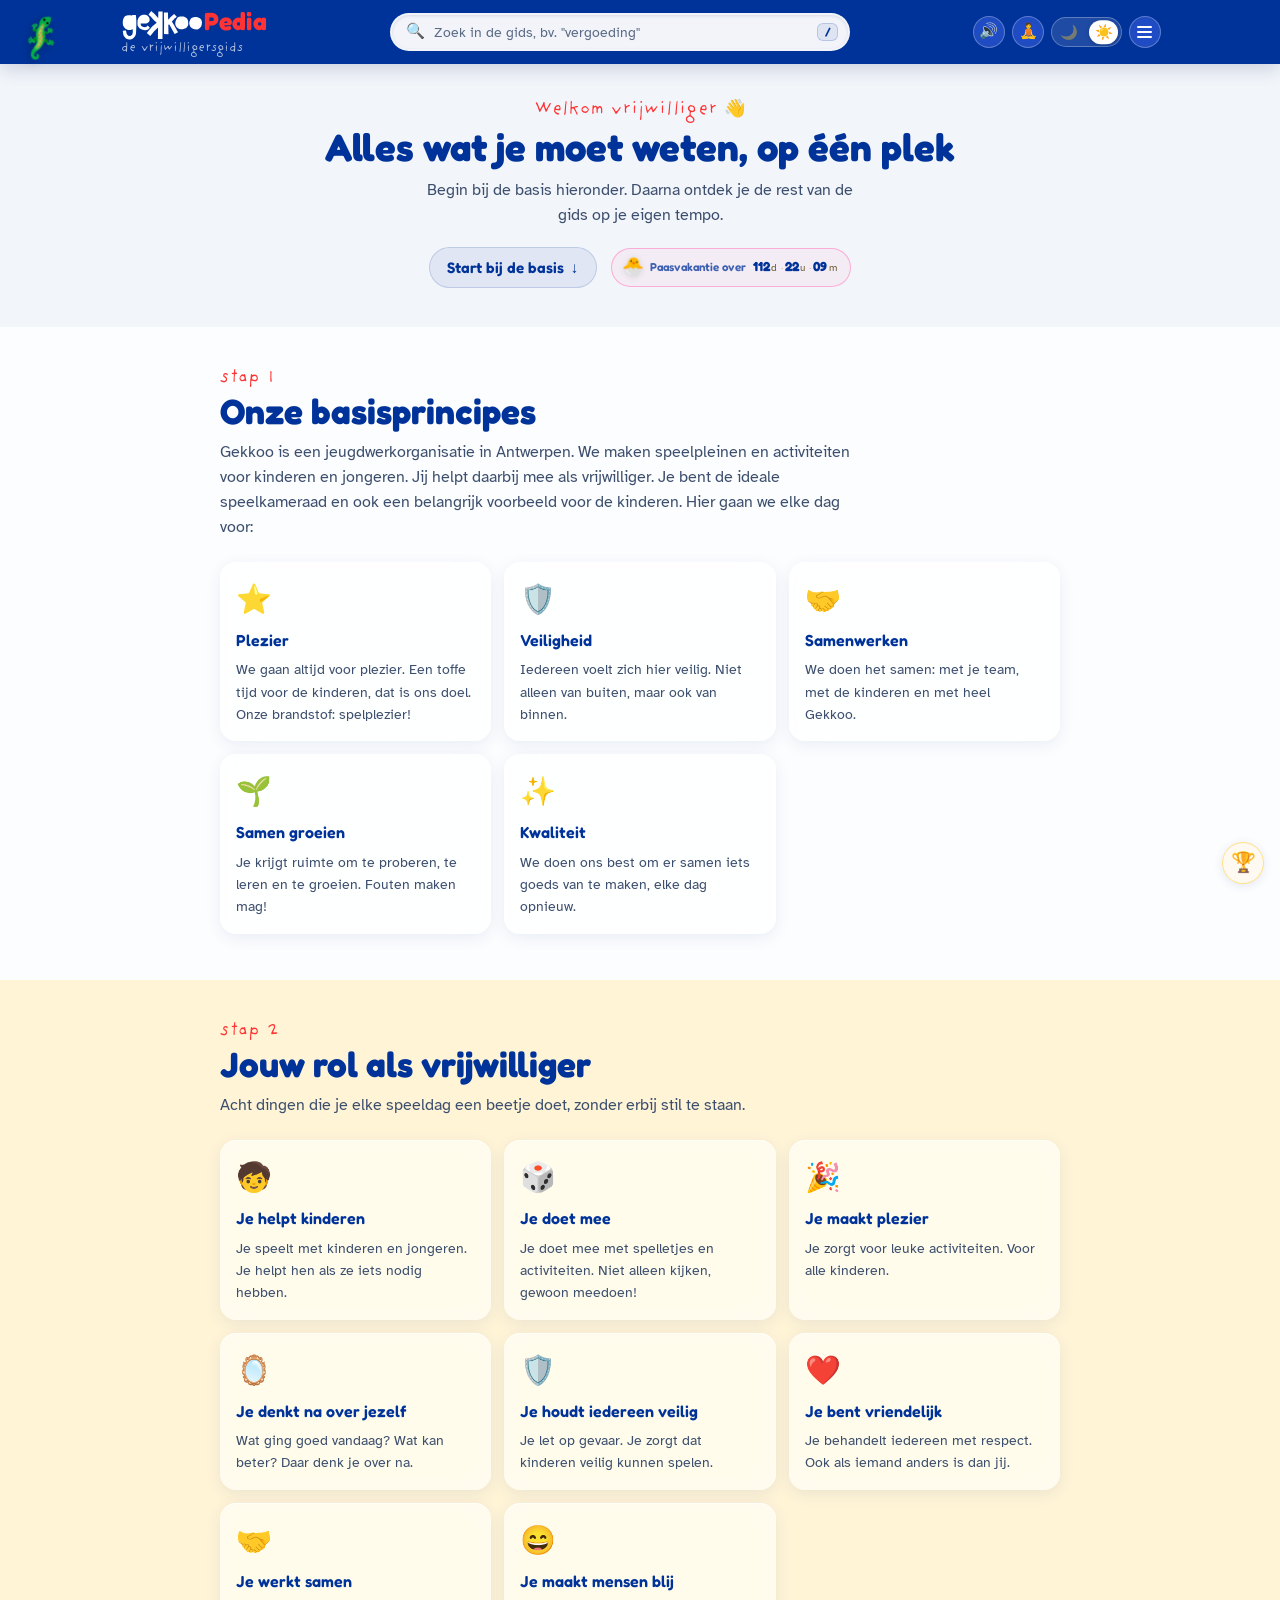
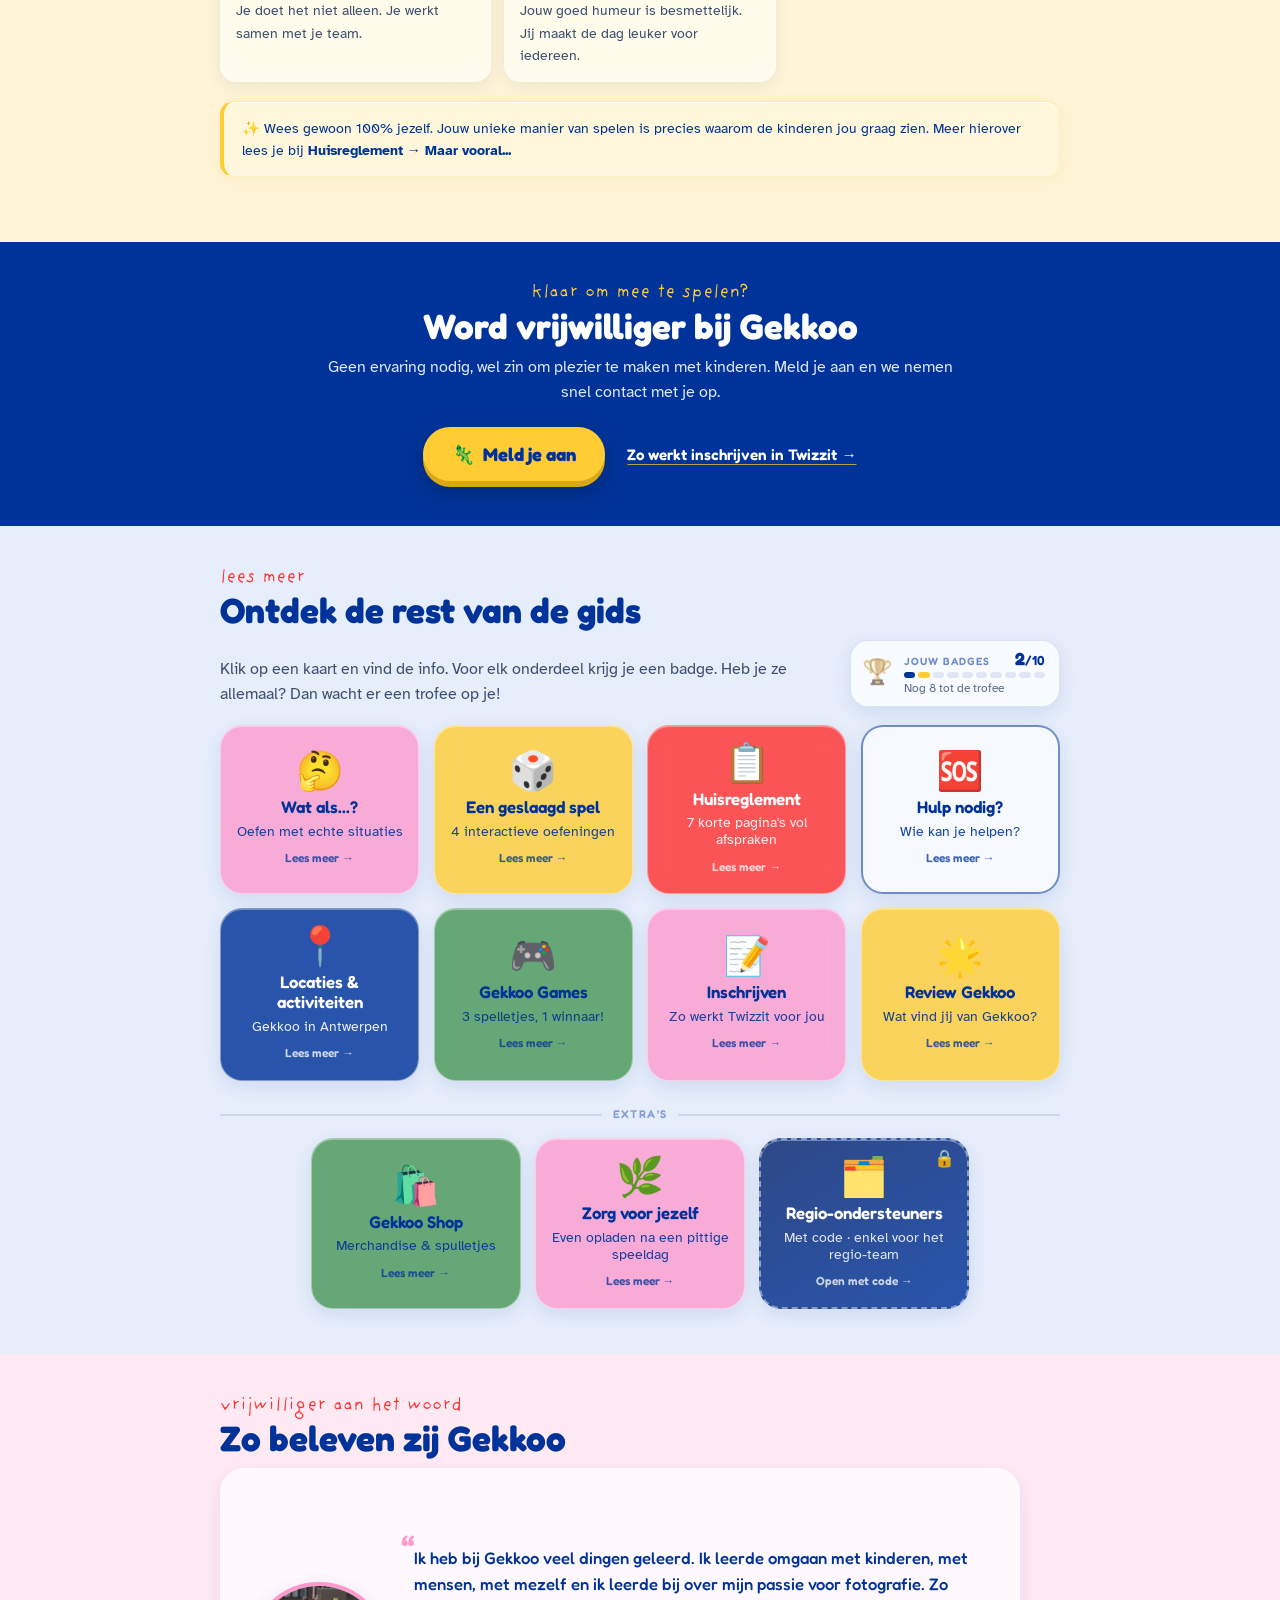
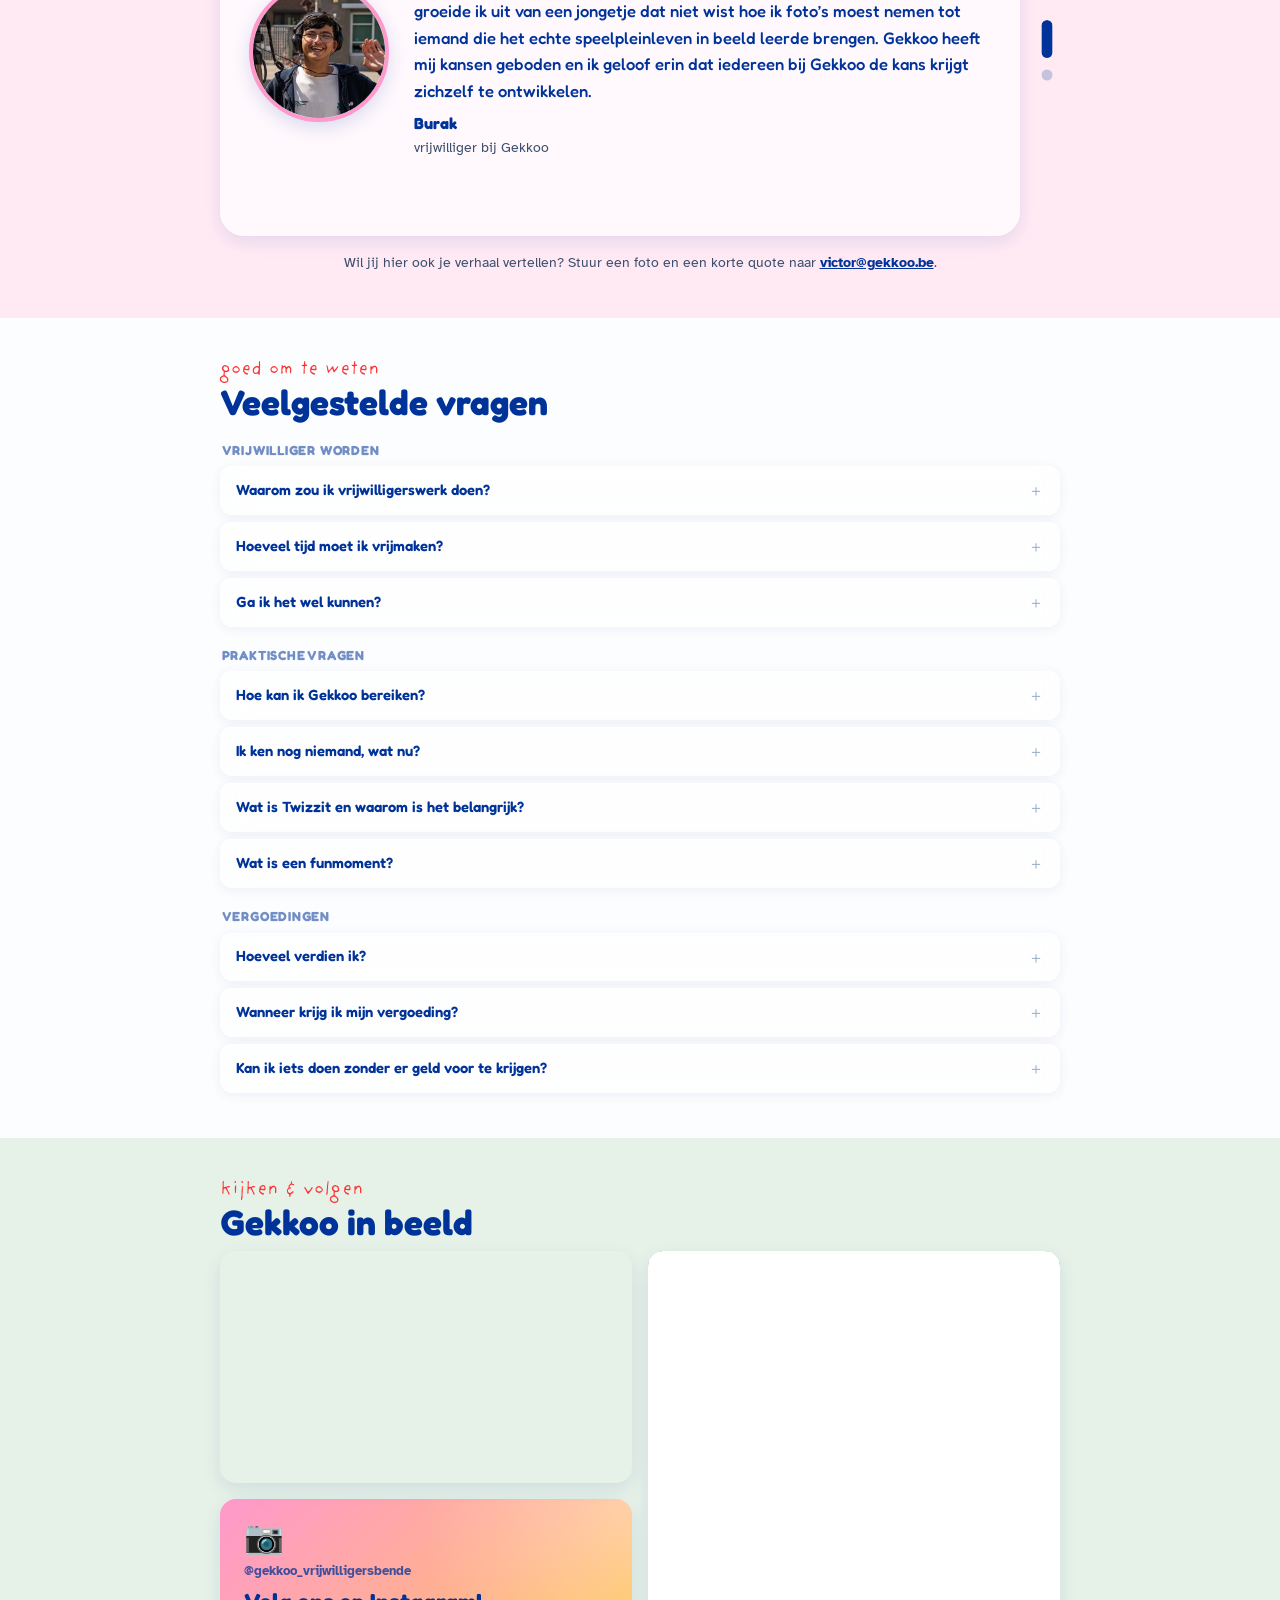
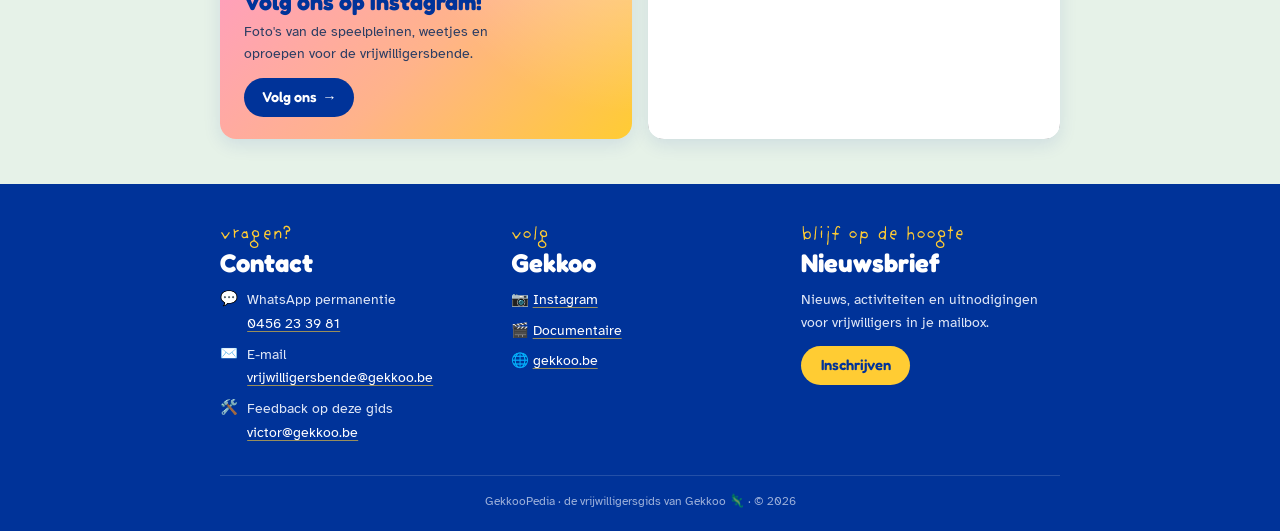
==== index.html @ 96b24811 "Vrijwilliger aan het woord als carrousel (Burak en Bas) met bolletjes en tijdsbalk aan de zijkant (v" ====
<!DOCTYPE html>
<html lang="nl">
<head>
<meta charset="UTF-8">
<meta name="viewport" content="width=device-width, initial-scale=1.0">
<title>GekkooPedia</title>
<meta name="description" content="De vrijwilligersgids van Gekkoo: alles wat je als vrijwilliger moet weten, met oefensituaties, het huisreglement en wie je kan helpen.">
<meta property="og:type" content="website">
<meta property="og:site_name" content="GekkooPedia">
<meta property="og:title" content="GekkooPedia 🦎">
<meta property="og:description" content="Alles wat je moet weten als vrijwilliger bij Gekkoo: je rol, het huisreglement, oefensituaties, wie je kan helpen en nog veel meer.">
<meta property="og:locale" content="nl_BE">
<meta property="og:url" content="https://gekkoo.victorvansande.workers.dev/">
<meta property="og:image" content="https://gekkoo.victorvansande.workers.dev/og-image.jpg">
<meta property="og:image:width" content="1200">
<meta property="og:image:height" content="630">
<meta property="og:image:alt" content="GekkooPedia, de vrijwilligersgids van Gekkoo">
<meta name="twitter:card" content="summary_large_image">
<meta name="twitter:title" content="GekkooPedia 🦎">
<meta name="twitter:description" content="Alles wat je moet weten als vrijwilliger bij Gekkoo: je rol, het huisreglement, oefensituaties, wie je kan helpen en nog veel meer.">
<meta name="twitter:image" content="https://gekkoo.victorvansande.workers.dev/og-image.jpg">
<meta name="theme-color" content="#003399" media="(prefers-color-scheme: light)">
<meta name="theme-color" content="#0d1629" media="(prefers-color-scheme: dark)">
<link rel="canonical" href="https://gekkoo.victorvansande.workers.dev/">
<link rel="icon" href="favicon.svg">
<link rel="apple-touch-icon" href="favicon.svg">
<link rel="manifest" href="manifest.json">
<link rel="preconnect" href="https://fonts.googleapis.com">
<link rel="preconnect" href="https://fonts.gstatic.com" crossorigin>
<link href="https://fonts.googleapis.com/css2?family=Atkinson+Hyperlegible:wght@400;700&family=Fredoka:wght@500;600;700&display=swap" rel="stylesheet">
<link rel="stylesheet" href="style.css">
</head>
<body>

<!-- Decorative shape sprite (defined once, reused via <use>) -->
<svg aria-hidden="true" style="position:absolute;width:0;height:0;overflow:hidden">
  <defs>
    <symbol id="shape-star" viewBox="0 0 1920 1080">
      <path fill="currentColor" d="m1400.63,813.41s-7.69-12.63-11.69-19.57c-38.81-67.75-150.51-260.73-150.51-260.73,0,0-32.84-48.96-34.36-51.69-11-14.35-19.32-29.95-30.91-44,24.67-25.1,31.19-32.57,31.19-32.57l43.59-46.53c16.21-16.78,33.61-33.33,51.85-47.71.76-.77,16.11-16.26,16.11-16.26,0,0,25.58-21.73,35.71-32.59l-95.36-101.34c-8.04,7.86-35.74,32.58-35.74,32.58,0,0-15.54,15.67-17.46,17.54l-42.38,38.29s-48.11,53.49-86.05,94.68c-1.41-103.1-2.65-203.22-2.82-296.91l-151.52.28v6.13s-1.84,156.3-1.69,234.42c-1.54,0-15.15-14.61-15.15-14.61-51.38-57.73-73.6-85.53-129.03-139.27l-33.62-33.81s-33.8-33.1-55.44-51.21c-1.38-1.54-19.31-17.05-19.31-17.66l-97.19,131.43c2.08,1.4,3.87,2.98,5.42,4.9,0,0,49.58,45.72,71.54,66.95,0,0,139.33,155.46,218.97,220.68-55.31,49.22-122.32,95.52-169.76,152.15-52.71,62.92-131.89,164.86-179.58,231.65l122.52,105.98c76.15-106.13,179.06-232.42,278.03-317.74-3.62,110.48-1.08,311.82-.88,422.3l161.99-.3c3.54-161.76,2.36-336.02.23-508.01,6.84,9.93,20.15,27.65,20.15,27.65,1.14,1.18,10.45,17.33,14,21.91l17.51,29.96,95.73,166.16c16.73,29.43,59.88,103.07,60.61,103.88l119.28-69.59c-1.23-3.26-2.77-4.84-3.95-7.42Z"/>
    </symbol>
    <symbol id="shape-blob" viewBox="0 0 1920 1080">
      <path fill="currentColor" d="m1431.52,496c-1.47-30.08-9.39-59.5-12.31-89.49-3.11-32.42-8.3-62.98-20.62-93.21-18.17-44.37-41.97-87.24-75.84-121.58-18.15-18.51-39.69-31.88-61.66-45.29-29.1-17.91-59.04-35.05-89.76-50.13-26.6-13.04-56.87-19.31-85.88-24.15-59.86-10.13-119.97-11.46-180.53-10.03-50.91,1.14-102.96,12.91-150.35,31.82-60.07,23.88-119.5,59.71-155.76,114.82-37.42,57.18-67.65,119.22-88,184.51-21.3,68.18-33.64,138.16-29.04,209.81,4.4,70.21,23.72,139.02,59.09,199.9,14.01,24.08,30.39,46.66,49.05,67.34,8.18,9.18,16.27,21.24,25.87,28.7,10.98,8.72,22,17.32,33.05,26.04,20.68,16.09,42.4,29.36,64.8,43.29,40.52,24.99,88.68,33.65,134.81,43.4,24.3,5.02,47.23,6.63,71.83,6.58,32.71-.06,65.54.4,98.3-1.18,11.4-.46,21.47-4.02,32.41-7.04,16.73-4.99,33.66-9.83,50.28-14.79,16.35-4.77,32.68-9.34,49.03-13.84,15.02-4.24,31.28-7.04,45.19-14.29,15.2-7.84,30.09-16.27,44.49-25.54,27.89-17.46,55.68-35.63,80.52-57.44,24.41-21.42,40.86-47.16,56.7-75.16,13.52-24.1,26.31-48.77,38.26-73.85,9.26-19.35,17.44-38.6,20.41-59.93,8.51-59.77-1.77-119.66-4.34-179.28-1.58-31.07,1.29,30.74,0,0"/>
    </symbol>
    <symbol id="shape-arc" viewBox="0 0 1920 1080">
      <path fill="currentColor" d="m687.51,917.27c3.5-55.25-5.25-92.08-.27-147.31,4.85-53.03,24.25-166.27,51.49-215.42,0,0,106.83-95.63,157.9-101.17,27.09-2.94,116.9-2.59,141.84,10.63,25.37,13.36,73.99,59.27,90.15,81.67l60.07,98.06,30.15,125.26c5.82,39.08,22.11,122.84,22.11,122.84,85.92-10.67,136.66-4.66,222.07-19.16,9.45-1.51,40.35-1.57,39.23-13.54-2.97-30.64-7.75-61.17-12.05-91.58-7.48-54.05-37.24-225.73-51.6-253.94-21.65-54.74-64.45-104.11-99.5-150.28-39.97-53.84-77.7-108.36-137.19-142.17-42.76-26.4-78.63-34.83-127.51-39.34-59.55-5.53-148.24-28.99-206.22-14.38-120.1,29.9-168.86,65-247.85,127.44-40.93,32.65-73.56,80.83-105.44,123.13-30.55,40.39-72.16,131.62-80.21,181.26-13.39,84.04-12.22,108.28-16.96,193.41Z"/>
    </symbol>
    <symbol id="shape-stripe" viewBox="0 0 1920 1080">
      <path fill="currentColor" d="m746.29,422.52c-12.42.02-141.68,7.88-141.68,7.88-117.13,6.1-240.78,5.95-308.08,11.47l.44,240.97c100.78,8.24,533.46-14.73,539.94-14.74,0,0,468.51-4.61,785.54-5.19l1.01-267.53c-191.04.35-364.26,15.87-555.35,16.22Z"/>
    </symbol>
  </defs>
</svg>

<svg class="bg-blob" viewBox="0 0 1920 1080" xmlns="http://www.w3.org/2000/svg" aria-hidden="true" focusable="false"><path d="m1431.52,496c-1.47-30.08-9.39-59.5-12.31-89.49-3.11-32.42-8.3-62.98-20.62-93.21-18.17-44.37-41.97-87.24-75.84-121.58-18.15-18.51-39.69-31.88-61.66-45.29-29.1-17.91-59.04-35.05-89.76-50.13-26.6-13.04-56.87-19.31-85.88-24.15-59.86-10.13-119.97-11.46-180.53-10.03-50.91,1.14-102.96,12.91-150.35,31.82-60.07,23.88-119.5,59.71-155.76,114.82-37.42,57.18-67.65,119.22-88,184.51-21.3,68.18-33.64,138.16-29.04,209.81,4.4,70.21,23.72,139.02,59.09,199.9,14.01,24.08,30.39,46.66,49.05,67.34,8.18,9.18,16.27,21.24,25.87,28.7,10.98,8.72,22,17.32,33.05,26.04,20.68,16.09,42.4,29.36,64.8,43.29,40.52,24.99,88.68,33.65,134.81,43.4,24.3,5.02,47.23,6.63,71.83,6.58,32.71-.06,65.54.4,98.3-1.18,11.4-.46,21.47-4.02,32.41-7.04,16.73-4.99,33.66-9.83,50.28-14.79,16.35-4.77,32.68-9.34,49.03-13.84,15.02-4.24,31.28-7.04,45.19-14.29,15.2-7.84,30.09-16.27,44.49-25.54,27.89-17.46,55.68-35.63,80.52-57.44,24.41-21.42,40.86-47.16,56.7-75.16,13.52-24.1,26.31-48.77,38.26-73.85,9.26-19.35,17.44-38.6,20.41-59.93,8.51-59.77-1.77-119.66-4.34-179.28-1.58-31.07,1.29,30.74,0,0"/></svg>
<header class="top site-header">
  <div class="sh-inner">
  <div class="logo sh-brand" id="logo-confetti" role="button" tabindex="0" aria-label="GekkooPedia, de vrijwilligersgids: terug naar de startpagina"><span class="sh-word"><svg class="brand-logo" viewBox="15 130 935 340" xmlns="http://www.w3.org/2000/svg" aria-hidden="true" focusable="false"><path d="m207.58,225.16c-.71-8.02-1.16-17.39-1.93-25.41-.18-1.78-2.04-14.44-2.04-14.44-4.6.87-9.48.94-14.14,1.32-8.61.7-20.13.65-29.44,1.54,0,0-.01,2.8-.02,3.78,0,0-6.77-.99-7.61-1.15-4.79-.91-9.41-2.18-14.28-2.61-11.35-1.01-23.31-.34-34.38,2.36-7.71,2.18-15.03,4.86-21.02,10.27-5.45,4.97-11.61,11.29-14.91,17.93-3.73,7.54-5.91,16.27-7.67,24.4-2.13,9.75-3.16,19.72-3.08,29.71.09,9.95,1.15,19.89,4.1,29.43,2.2,7.13,20.38,33.93,27.07,38.66,6.14,4.36,13.9,7.31,21.18,9.27,9.68,2.6,20.44,3.67,30.47,2.98,4.82-.35,9.47-2.21,14.08-3.52,1.04-.28,15.43-4.45,15.42-4.04-.11,2.26.06,9.93-.11,12.17-.56,7.46.58,12.46-.18,19.92-.74,7.16-3.57,22.44-7.38,29.05,0,0-14.8,12.77-21.81,13.44-3.72.36-16.04.17-19.44-1.65-3.46-1.84-10.06-8.12-12.24-11.18l-8.09-13.35-3.95-16.98c-.74-5.29-2.85-16.64-2.85-16.64-11.8,1.31-18.75.42-30.49,2.26-1.3.19-5.54.15-5.4,1.77.36,4.15.97,8.28,1.52,12.4.94,7.32,4.77,30.57,6.7,34.41,2.89,7.43,8.69,14.17,13.42,20.47,5.4,7.34,10.5,14.77,18.61,19.43,5.83,3.63,10.73,4.83,17.43,5.51,8.16.84,20.29,4.14,28.27,2.25,16.52-3.86,23.26-8.53,34.19-16.86,5.66-4.35,10.21-10.82,14.65-16.49,4.25-5.41,10.09-17.69,11.27-24.38,1.96-11.34,1.84-14.62,2.61-26.12,1.87-27.99,2.5-56.08,3.12-84.13.53-22.81-.33-44.72-.56-47.46-.48-5.69-.23-5.72-1.08-18.33"/><path d="m346.46,343l3.96-4.73c2.77-3.92,6.1-7.22,9.68-12.81-8.89-7.35-16.61-13.72-25.49-21.06-2.37,1.85-1.05,2.9-9.11,10.31,0,0-4.5,5.22-12.63,6.65-7.19,1.27-23.28-1.47-23.28-1.47,0,0-10.45-4.1-14.85-6.38-5.87-3.05-10.41-8.23-14.31-12.95.3-.6-3.33-18.16-3.77-18.49v-.3c22.04.2,53.94-1.35,64.24-1.87,10.16-.48,17.53-6.43,17.53-6.43.26-.61,7.39-5.46,7.39-5.46l6.89-8.21s4.25-10.95,5.48-16.72c.04-4.03-4.34-28.23-7.31-31.08l-8.34-10.67c-4.07-4.16-16.79-12.2-21.9-14.28l-4.7-2.04s-7.75-.95-10.88-1.08c-8.75-.35-16.24-1-24.45-.22-3.9-.04-11.27,3.62-14.67,5.46-13.99,7.54-22.79,14.78-31.15,26.23,0,0-.55,2.05-.89,2.25,0,0-8.98,21.12-11.08,31.73-.1,23.37-5.67,48.37,8.7,69.32.91,1.32,10.54,14.32,16.01,18.12l6.5,3.72c24.15,14.17,61.17,22.75,86.89,6.24l5.53-3.78Z"/><path d="m454.3,220.27c-.48,0-4.68-4.54-4.68-4.54-15.84-17.93-22.68-26.56-39.8-43.28l-10.38-10.51s-10.44-10.3-17.13-15.94c-.43-.48-5.97-5.31-5.97-5.5l-30.78,40.09c.64.44,1.2.93,1.67,1.53,0,0,15.32,14.23,22.1,20.84,0,0,42.96,48.29,67.59,68.63-17.43,14.95-38.5,28.96-53.5,46.22-16.66,19.17-41.72,50.26-56.83,70.64l37.88,33.02c24.12-32.38,56.67-70.87,87.85-96.78-1.5,33.97-1.39,95.91-1.7,129.89l50.55.46c3.31-99.47.89-214.39,1.75-308.3l-47.29-.43-.02,1.89s-1.11,48.07-1.33,72.1"/><path d="m789.16,268.08c-.17-4.5-1.33-8.92-1.72-13.41-.42-4.86-1.16-9.44-2.98-13.98-2.69-6.67-6.23-13.13-11.32-18.32-2.73-2.8-5.97-4.84-9.29-6.88-4.39-2.73-8.91-5.34-13.55-7.65-4.02-2-8.6-2.98-13-3.76-9.07-1.62-18.2-1.91-27.4-1.8-7.73.09-15.65,1.76-22.88,4.51-9.16,3.47-18.24,8.74-23.84,16.92-5.78,8.49-10.47,17.73-13.67,27.47-3.35,10.17-5.34,20.62-4.76,31.35.55,10.51,3.37,20.84,8.64,30.01,2.09,3.63,4.54,7.03,7.34,10.16,1.23,1.39,2.44,3.21,3.88,4.34,1.65,1.32,3.31,2.63,4.97,3.95,3.11,2.44,6.39,4.46,9.77,6.59,6.11,3.81,13.41,5.18,20.4,6.72,3.68.79,7.16,1.07,10.9,1.1,4.97.05,9.95.17,14.93-.01,1.73-.05,3.27-.57,4.93-1,2.55-.72,5.13-1.41,7.66-2.13,2.49-.69,4.98-1.34,7.47-1.99,2.29-.61,4.76-1,6.89-2.06,2.32-1.15,4.6-2.38,6.8-3.75,4.26-2.57,8.51-5.24,12.32-8.46,3.74-3.16,6.28-6.99,8.73-11.15,2.09-3.58,4.08-7.25,5.93-10.99,1.44-2.88,2.71-5.75,3.2-8.93,1.39-8.93-.07-17.91-.36-26.84-.19-4.65.14,4.6,0,0"/><path d="m941.75,258.17c-2.45-6.12-3.26-12.42-6.47-18.38-3.78-6.97-8.82-13.17-15.66-17.71-27.53-15.72-63.84-21.66-92.42-1.72l-9.82,8.87-.67,1.02c-9.41,13.46-14.1,31.34-15.17,39.31-.86,6.46.34,13.51,1.2,19.93,1.32,9.67,5.22,14.66,7.89,21.69,3.24,5.17,6.67,10.2,10.66,14.9,4.71,5.5,9.66,8.45,16.33,11.55,4.57,2.11,9.29,4.43,14.18,5.84,2.72.81,6.68,2.57,9.57,2.41,13.11,1.66,26.15,2.87,38.78-1.59,9.15-3.24,16.58-7.58,22.46-15.01,4.62-5.79,9.18-11.96,12.55-18.49,3.51-6.78,4.58-14.17,5.84-21.49,1.01-5.85,1.91-11.38,1.9-17.33.01-2.82.15-5.66,0-8.48-.09-1.83-1.04-3.56-1.13-5.3-.2-.5.03.53,0,0"/><path d="m670.94,369.81c-11.82-21.01-45.83-80.86-45.83-80.86,0,0-10.03-15.2-10.5-16.05-3.37-4.46-5.9-9.3-9.45-13.67,7.81-7.61,9.88-9.88,9.88-9.88l13.81-14.12c5.13-5.09,10.64-10.1,16.39-14.45.24-.23,5.1-4.93,5.1-4.93,0,0,8.08-6.57,11.29-9.87l-29.32-31.59c-2.54,2.38-11.3,9.86-11.3,9.86,0,0-4.92,4.75-5.53,5.32l-13.4,11.59s-25.5,27.17-36.54,38.26c.02-2.27-1.18-25.97-1.18-25.97-.9-21.47-.62-44.12-1.51-56.46l-44.8-.41c-1.73,18.45,1.66,97.76,1.65,98.95,0,0-.09,85.84-.62,143.93l49.73.73c.32-35-2.21-66.77-1.89-101.78l7.6-8.17c2,2.99,6.43,8.97,6.43,8.97.35.37,3.18,5.38,4.27,6.8l5.33,9.29,29.15,51.53c5.09,9.13,18.24,31.97,18.46,32.22l37.53-20.88c-.37-1.01-.84-1.5-1.2-2.3,0,0-2.34-3.92-3.56-6.07"/></svg><span class="sh-pedia">Pedia</span></span><span class="sh-sub">de vrijwilligersgids</span></div>
  <button class="sh-search" id="search-trigger" type="button" aria-label="Zoek in de gids" aria-keyshortcuts="/">
    <span class="sh-search-ic" aria-hidden="true">🔍</span>
    <span class="sh-search-ph">Zoek in de gids, bv. "vergoeding"</span>
    <kbd class="sh-search-kbd" aria-hidden="true">/</kbd>
  </button>
  <div class="header-controls">
    <button class="glass-btn ctrl-btn mute-toggle" id="mute-toggle" aria-label="Geluid uitschakelen" data-tip="Geluid aan of uit">🔊</button>
    <button class="glass-btn ctrl-btn zen-toggle" id="zen-toggle" aria-label="Zen-modus: verberg afleiding" data-tip="Zen-modus: verberg alles behalve de inhoud">🧘</button>
    <button class="theme-pill" id="dark-toggle" aria-label="Schakel donker thema in" data-tip="Licht of donker thema">
      <span class="theme-pill-moon" aria-hidden="true">🌙</span>
      <span class="theme-pill-knob"></span>
      <span class="theme-pill-sun" aria-hidden="true">☀️</span>
    </button>
    <button class="glass-btn ctrl-btn menu-toggle" id="menu-toggle" type="button" aria-label="Menu: alle pagina's" aria-expanded="false" aria-controls="site-menu" data-tip="Alle pagina's">
      <span class="burger" aria-hidden="true"><span></span><span></span><span></span></span>
    </button>
  </div>
  </div>
</header>

<!-- Hamburgermenu: alle pagina's (wordt opgebouwd uit de kaarten in script.js) -->
<div id="menu-overlay" class="menu-overlay" hidden></div>
<nav id="site-menu" class="site-menu" aria-label="Alle pagina's" hidden>
  <div class="sm-head">
    <span class="sm-title">Alle pagina's</span>
    <button id="menu-close" class="search-close" type="button" aria-label="Menu sluiten">✕</button>
  </div>
  <div class="sm-body" id="menu-body"></div>
  <div class="sm-foot">
    <a class="cta-btn sm-cta" href="https://gekkoo.be/helpen/vrijwilligers/aanmelden-als-vrijwilliger" target="_blank" rel="noopener"><span aria-hidden="true">🦎</span> Meld je aan</a>
  </div>
</nav>

<main>

  <!-- HUB -->
  <section id="hub" class="view active">
    <!-- Hero -->
    <div class="hub-hero">
      <h1 class="hero-title"><span class="kicker"><span id="greet-word">Welkom</span> vrijwilliger <span class="wave-emoji" id="wave-emoji" role="button" tabindex="0" aria-label="Zwaai terug en wissel van taal">👋</span></span>Alles wat je moet weten, op één plek</h1>
      <p class="hero-lead">Begin bij de basis hieronder. Daarna ontdek je de rest van de gids op je eigen tempo.</p>
      <div class="hero-row">
        <a class="hero-jump" href="#hub-principes">Start bij de basis <span aria-hidden="true">↓</span></a>
        <div class="countdown" id="countdown">
          <div class="cd-sun-wrap">
            <button class="cd-sun" id="cd-sun" type="button" aria-label="Geef de zon een tik!">☀️</button>
            <div class="cd-bubble" id="cd-bubble" aria-hidden="true"></div>
          </div>
          <span class="cd-title" id="cd-title">Zomer bezig:</span>
          <div class="cd-units" id="cd-units">
            <span class="cd-unit"><span class="cd-num" id="cd-days">--</span><span class="cd-label">d</span></span>
            <span class="cd-unit"><span class="cd-num" id="cd-hours">--</span><span class="cd-label">u</span></span>
            <span class="cd-unit"><span class="cd-num" id="cd-mins">--</span><span class="cd-label">m</span></span>
            <span class="cd-unit cd-unit-secs"><span class="cd-num" id="cd-secs">--</span><span class="cd-label">s</span></span>
          </div>
        </div>
      </div>
    </div>

    <!-- Kern 1: basisprincipes -->
    <div class="hub-block hb-white" id="hub-principes" data-search-title="Onze basisprincipes" data-search-icon="🏠">
      <p class="kicker">stap 1</p>
      <h2 class="block-title">Onze basisprincipes</h2>
      <p class="block-lead">Gekkoo is een jeugdwerkorganisatie in Antwerpen. We maken speelpleinen en activiteiten voor kinderen en jongeren. Jij helpt daarbij mee als vrijwilliger. Je bent de ideale speelkameraad en ook een belangrijk voorbeeld voor de kinderen. Hier gaan we elke dag voor:</p>
      <div class="skill-grid">
        <div class="skill-card"><span class="ic" aria-hidden="true">⭐</span><h3>Plezier</h3><p>We gaan altijd voor plezier. Een toffe tijd voor de kinderen, dat is ons doel. Onze brandstof: spelplezier!</p></div>
        <div class="skill-card"><span class="ic" aria-hidden="true">🛡️</span><h3>Veiligheid</h3><p>Iedereen voelt zich hier veilig. Niet alleen van buiten, maar ook van binnen.</p></div>
        <div class="skill-card"><span class="ic" aria-hidden="true">🤝</span><h3>Samenwerken</h3><p>We doen het samen: met je team, met de kinderen en met heel Gekkoo.</p></div>
        <div class="skill-card"><span class="ic" aria-hidden="true">🌱</span><h3>Samen groeien</h3><p>Je krijgt ruimte om te proberen, te leren en te groeien. Fouten maken mag!</p></div>
        <div class="skill-card"><span class="ic" aria-hidden="true">✨</span><h3>Kwaliteit</h3><p>We doen ons best om er samen iets goeds van te maken, elke dag opnieuw.</p></div>
      </div>
      <span class="read-sentinel" data-read="welkom" aria-hidden="true"></span>
    </div>

    <!-- Kern 2: jouw rol -->
    <div class="hub-block hb-gold" id="hub-rol" data-search-title="Jouw rol als vrijwilliger" data-search-icon="⭐">
      <p class="kicker">stap 2</p>
      <h2 class="block-title">Jouw rol als vrijwilliger</h2>
      <p class="block-lead">Acht dingen die je elke speeldag een beetje doet, zonder erbij stil te staan.</p>
      <div class="skill-grid">
        <div class="skill-card"><span class="ic" aria-hidden="true">🧒</span><h3>Je helpt kinderen</h3><p>Je speelt met kinderen en jongeren. Je helpt hen als ze iets nodig hebben.</p></div>
        <div class="skill-card"><span class="ic" aria-hidden="true">🎲</span><h3>Je doet mee</h3><p>Je doet mee met spelletjes en activiteiten. Niet alleen kijken, gewoon meedoen!</p></div>
        <div class="skill-card"><span class="ic" aria-hidden="true">🎉</span><h3>Je maakt plezier</h3><p>Je zorgt voor leuke activiteiten. Voor alle kinderen.</p></div>
        <div class="skill-card"><span class="ic" aria-hidden="true">🪞</span><h3>Je denkt na over jezelf</h3><p>Wat ging goed vandaag? Wat kan beter? Daar denk je over na.</p></div>
        <div class="skill-card"><span class="ic" aria-hidden="true">🛡️</span><h3>Je houdt iedereen veilig</h3><p>Je let op gevaar. Je zorgt dat kinderen veilig kunnen spelen.</p></div>
        <div class="skill-card"><span class="ic" aria-hidden="true">❤️</span><h3>Je bent vriendelijk</h3><p>Je behandelt iedereen met respect. Ook als iemand anders is dan jij.</p></div>
        <div class="skill-card"><span class="ic" aria-hidden="true">🤝</span><h3>Je werkt samen</h3><p>Je doet het niet alleen. Je werkt samen met je team.</p></div>
        <div class="skill-card"><span class="ic" aria-hidden="true">😄</span><h3>Je maakt mensen blij</h3><p>Jouw goed humeur is besmettelijk. Jij maakt de dag leuker voor iedereen.</p></div>
      </div>
      <div class="note" style="margin-top:1.2rem;">
        ✨ Wees gewoon 100% jezelf. Jouw unieke manier van spelen is precies waarom de kinderen
        jou graag zien. Meer hierover lees je bij <strong>Huisreglement → Maar vooral...</strong>
      </div>
      <span class="read-sentinel" data-read="rol" aria-hidden="true"></span>
    </div>

    <!-- Actieknop -->
    <div class="hub-block hb-cta">
      <p class="kicker">klaar om mee te spelen?</p>
      <h2 class="block-title">Word vrijwilliger bij Gekkoo</h2>
      <p class="block-lead">Geen ervaring nodig, wel zin om plezier te maken met kinderen. Meld je aan en we nemen snel contact met je op.</p>
      <div class="cta-actions">
        <a class="cta-btn" href="https://gekkoo.be/helpen/vrijwilligers/aanmelden-als-vrijwilliger" target="_blank" rel="noopener"><span aria-hidden="true">🦎</span> Meld je aan</a>
        <button class="cta-link" type="button" data-goto="twizzit">Zo werkt inschrijven in Twizzit <span aria-hidden="true">→</span></button>
      </div>
    </div>

    <!-- Lees meer: de rest van de gids -->
    <div class="hub-block hb-blue" id="hub-gids">
      <p class="kicker">lees meer</p>
      <h2 class="block-title">Ontdek de rest van de gids</h2>
      <div class="gids-head">
        <div class="gids-intro">
          <p class="block-lead">Klik op een kaart en vind de info. Voor elk onderdeel krijg je een badge. Heb je ze allemaal? Dan wacht er een trofee op je!</p>
        </div>
        <button class="progress-card" id="progress-card" type="button" aria-describedby="progress-sub">
          <span class="pc-ic" aria-hidden="true">🏆</span>
          <span class="pc-body">
            <span class="pc-top"><span class="pc-label">Jouw badges</span><span class="pc-count" id="progress"><strong>0</strong>/10</span></span>
            <span class="pc-segs" id="progress-segs" aria-hidden="true"></span>
            <span class="pc-sub" id="progress-sub">Nog 10 tot de trofee</span>
          </span>
        </button>
      </div>

      <div class="tiles">
        <button class="tile tile-pink" data-module="watals">
          <span class="tile-check" aria-hidden="true"></span>
          <span class="tile-icon" aria-hidden="true">🤔</span>
          <span class="tile-title">Wat als...?</span>
          <span class="tile-desc">Oefen met echte situaties</span>
        </button>
        <button class="tile tile-gold" data-module="spelmaken">
          <span class="tile-check" aria-hidden="true"></span>
          <span class="tile-icon" aria-hidden="true">🎲</span>
          <span class="tile-title">Een geslaagd spel</span>
          <span class="tile-desc">4 interactieve oefeningen</span>
        </button>
        <button class="tile tile-red" data-module="huisreglement">
          <span class="tile-check" aria-hidden="true"></span>
          <span class="tile-icon" aria-hidden="true">📋</span>
          <span class="tile-title">Huisreglement</span>
          <span class="tile-desc">7 korte pagina's vol afspraken</span>
        </button>
        <button class="tile tile-white" data-module="hulp">
          <span class="tile-check" aria-hidden="true"></span>
          <span class="tile-icon" aria-hidden="true">🆘</span>
          <span class="tile-title">Hulp nodig?</span>
          <span class="tile-desc">Wie kan je helpen?</span>
        </button>
        <button class="tile tile-navy" data-module="meer">
          <span class="tile-check" aria-hidden="true"></span>
          <span class="tile-icon" aria-hidden="true">📍</span>
          <span class="tile-title">Locaties &amp; activiteiten</span>
          <span class="tile-desc">Gekkoo in Antwerpen</span>
        </button>
        <button class="tile tile-green" data-module="spel">
          <span class="tile-check" aria-hidden="true"></span>
          <span class="tile-icon" aria-hidden="true">🎮</span>
          <span class="tile-title">Gekkoo Games</span>
          <span class="tile-desc">3 spelletjes, 1 winnaar!</span>
        </button>
        <button class="tile tile-pink" data-module="twizzit">
          <span class="tile-check" aria-hidden="true"></span>
          <span class="tile-icon" aria-hidden="true">📝</span>
          <span class="tile-title">Inschrijven</span>
          <span class="tile-desc">Zo werkt Twizzit voor jou</span>
        </button>
        <button class="tile tile-gold" data-module="review">
          <span class="tile-check" aria-hidden="true"></span>
          <span class="tile-icon" aria-hidden="true">🌟</span>
          <span class="tile-title">Review Gekkoo</span>
          <span class="tile-desc">Wat vind jij van Gekkoo?</span>
        </button>
        <div class="tiles-sep" aria-hidden="true"><span>Extra's</span></div>
        <button class="tile tile-green tile-extra" data-module="shop" data-progress="false">
          <span class="tile-icon" aria-hidden="true">🛍️</span>
          <span class="tile-title">Gekkoo Shop</span>
          <span class="tile-desc">Merchandise &amp; spulletjes</span>
        </button>
        <button class="tile tile-pink tile-extra" data-module="zelfzorg" data-progress="false">
          <span class="tile-icon" aria-hidden="true">🌿</span>
          <span class="tile-title">Zorg voor jezelf</span>
          <span class="tile-desc">Even opladen na een pittige speeldag</span>
        </button>
        <button class="tile tile-regio tile-extra" data-module="regio" data-progress="false" aria-label="Regio-ondersteuners, afgeschermd met code">
          <span class="tile-lock" aria-hidden="true">🔒</span>
          <span class="tile-icon" aria-hidden="true">🗂️</span>
          <span class="tile-title">Regio-ondersteuners</span>
          <span class="tile-desc">Met code · enkel voor het regio-team</span>
        </button>
      </div>
    </div>

    <!-- Vrijwilliger aan het woord -->
    <div class="hub-block hb-pink" id="hub-stem">
      <p class="kicker">vrijwilliger aan het woord</p>
      <h2 class="block-title">Zo beleven zij Gekkoo</h2>
      <div class="spot-carousel" id="spot-carousel" role="region" aria-roledescription="carrousel" aria-label="Vrijwilligers aan het woord">
        <div class="spot-track" id="spot-track">
          <figure class="spotlight is-active" role="group" aria-roledescription="dia" aria-label="1 van 2: Burak">
            <img class="spot-photo" src="burak.jpg" alt="Burak zwaait lachend naar de camera, met zijn statief en koptelefoon op het speelplein" width="420" height="420" loading="lazy">
            <blockquote class="spot-quote">
              <p>Ik heb bij Gekkoo veel dingen geleerd. Ik leerde omgaan met kinderen, met mensen, met mezelf en ik leerde bij over mijn passie voor fotografie. Zo groeide ik uit van een jongetje dat niet wist hoe ik foto’s moest nemen tot iemand die het echte speelpleinleven in beeld leerde brengen. Gekkoo heeft mij kansen geboden en ik geloof erin dat iedereen bij Gekkoo de kans krijgt zichzelf te ontwikkelen.</p>
            </blockquote>
            <figcaption class="spot-who"><strong>Burak</strong>vrijwilliger bij Gekkoo</figcaption>
          </figure>
          <figure class="spotlight" role="group" aria-roledescription="dia" aria-label="2 van 2: Bas">
            <img class="spot-photo" src="bas.jpg" alt="Bas lacht in een groene Gekkoo-T-shirt, met een geschminkte bij op zijn wang" width="420" height="420" loading="lazy">
            <blockquote class="spot-quote">
              <p>Vroeger ben ikzelf nooit naar een speelplein gegaan, en toch had ik al lang een droom om op de speelpleinen te gaan werken. Op mijn 16 jaar ben ik voor het eerst in contact gekomen met Gekkoo-medewerkers, en wauw. Ik had geen idee wat mij te wachten stond. Al snel werd ik verliefd op speelplein Wilrijk, en kwam ik niet terecht in een groep collega’s of kennissen, maar in een fantastische Gekkoo-familie. Ik vind het geweldig om de clown (maar af en toe ook de iets strengere meester) uit te hangen op het speelplein! Ondertussen heb ik er ook een animatoren-cursus opzitten en ben ik al hoofdanimator geweest. Ik kan niet wachten om te zien wat er nog zal komen bij Gekkoo!</p>
            </blockquote>
            <figcaption class="spot-who"><strong>Bas</strong>vrijwilliger bij Gekkoo</figcaption>
          </figure>
        </div>
        <div class="spot-dots" id="spot-dots" aria-label="Kies een vrijwilliger"></div>
      </div>
      <p class="spot-call">Wil jij hier ook je verhaal vertellen? Stuur een foto en een korte quote naar
        <a href="mailto:victor@gekkoo.be?subject=Vrijwilliger%20aan%20het%20woord">victor@gekkoo.be</a>.</p>
      <!-- Sjabloon voor een extra vrijwilliger (in #spot-track zetten; bolletjes en 'x van y' komen vanzelf):
      <figure class="spotlight" role="group" aria-roledescription="dia">
        <img class="spot-photo" src="naam.jpg" alt="Naam op het speelplein" width="420" height="420" loading="lazy">
        <blockquote class="spot-quote"><p>Korte, persoonlijke quote.</p></blockquote>
        <figcaption class="spot-who"><strong>Naam</strong>vrijwilliger bij Gekkoo</figcaption>
      </figure>
      -->
    </div>

    <!-- Goed om te weten: veelgestelde vragen (inklapbaar) -->
    <div class="hub-block hb-white faq-section" id="hub-faq">
      <p class="kicker">goed om te weten</p>
      <h2 class="block-title">Veelgestelde vragen</h2>

      <h4 class="faq-cat">Vrijwilliger worden</h4>
      <div class="faq-list">
        <details class="faq-item">
          <summary class="faq-q">Waarom zou ik vrijwilligerswerk doen?</summary>
          <p class="faq-a">Je ontmoet nieuwe mensen, verdient al spelend een klein centje bij, leert je talenten kennen en bouwt een eerste werkervaring op. Je kan ook mee op verschillende gratis activiteiten (pretpark, schaatsen, wake-up cable, ...).</p>
        </details>
        <details class="faq-item">
          <summary class="faq-q">Hoeveel tijd moet ik vrijmaken?</summary>
          <p class="faq-a">Je bepaalt zelf hoe vaak je komt, liefst van maandag tot en met vrijdag. Maar een dagje proberen mag altijd. De speelpleinen zijn open van 8:00 tot 18:00. Met je team spreek je een vroege of late shift af. Op zondag is er een voorbereidingsmoment van ongeveer 1 à 1,5 uur.</p>
        </details>
        <details class="faq-item">
          <summary class="faq-q">Ga ik het wel kunnen?</summary>
          <p class="faq-a">Je hoeft geen ervaring te hebben. We verwachten van jou zin om plezier te maken met kinderen en andere jongeren. Wil je liever eerst wat kennis opdoen? Dan bieden we ook een cursus aan.</p>
        </details>
      </div>

      <h4 class="faq-cat">Praktische vragen</h4>
      <div class="faq-list">
        <details class="faq-item">
          <summary class="faq-q">Hoe kan ik Gekkoo bereiken?</summary>
          <p class="faq-a">Buiten de schoolvakanties bereik je ons via WhatsApp van de permanentie (0456233981) of via vrijwilligersbende@gekkoo.be. Tijdens de schoolvakanties voegen we je toe aan een WhatsApp-groep met je team en regio-ondersteuner.</p>
        </details>
        <details class="faq-item">
          <summary class="faq-q">Ik ken nog niemand, wat nu?</summary>
          <p class="faq-a">We plannen je samen met je vriend(in) in. Stuur ons een WhatsApp naar 0456233981. Daarna voegen we je toe aan de groep van je team. Daar kan je al je vragen stellen.</p>
        </details>
        <details class="faq-item">
          <summary class="faq-q">Wat is Twizzit en waarom is het belangrijk?</summary>
          <p class="faq-a">Twizzit is het platform voor alle vrijwilligerszaken: je planning, je vergoeding, je verzekering en je inschrijving voor evenementen. Zorg dat je account in orde is vóór de vakantie. Zonder Twizzit betalen we je niet en ben je niet verzekerd.</p>
        </details>
        <details class="faq-item">
          <summary class="faq-q">Wat is een funmoment?</summary>
          <p class="faq-a">Elke week tijdens de schoolvakanties komen alle vrijwilligers na het speelplein samen op één locatie, met avondeten en een activiteit. Het funmoment gaat door op woensdag en stopt rond 21:00 uur.</p>
        </details>
      </div>

      <h4 class="faq-cat">Vergoedingen</h4>
      <div class="faq-list">
        <details class="faq-item">
          <summary class="faq-q">Hoeveel verdien ik?</summary>
          <p class="faq-a">Je krijgt een vrijwilligersvergoeding afhankelijk van je functie.<br><br>Speelpleinen Antwerpen:<br>Hoofdanimator (kleine vakanties): €40,5/dag<br>Hoofdanimatorstage/light: €32,5/dag<br>Animator: €20,5/dag<br>Animatorstage: €17,5/dag<br>Hulpanimator/speler: €14,5/dag<br>Voorbereidingsmoment: €5</p>
        </details>
        <details class="faq-item">
          <summary class="faq-q">Wanneer krijg ik mijn vergoeding?</summary>
          <p class="faq-a">Ons administratief team regelt dit meestal binnen 2 weken na de week dat je werkte. Soms duurt het iets langer, door drukte of ziekte van collega's.</p>
        </details>
        <details class="faq-item">
          <summary class="faq-q">Kan ik iets doen zonder er geld voor te krijgen?</summary>
          <p class="faq-a">Je krijgt altijd een vrijwilligersvergoeding voor jouw inzet. Op een speelplein hangt die vergoeding af van je functie. Wil je daarnaast nog iets voor Gekkoo doen? Dan maken we daar samen afspraken over.</p>
        </details>
      </div>
    </div>

    <!-- Kijken & volgen (socials lager op de pagina) -->
    <div class="hub-block hb-green hub-extra" id="hub-media">
      <p class="kicker">kijken &amp; volgen</p>
      <h2 class="block-title">Gekkoo in beeld</h2>
      <div class="hub-media">
        <div class="media-col">
          <div class="video-wrap">
            <iframe src="https://www.youtube.com/embed/_4gGAIETWNY" title="Gekkoo video" loading="lazy" allowfullscreen referrerpolicy="strict-origin-when-cross-origin"></iframe>
          </div>
          <a class="insta-follow" href="https://www.instagram.com/gekkoo_vrijwilligersbende" target="_blank" rel="noopener">
            <span class="if-ic" aria-hidden="true">📷</span>
            <span class="if-handle">@gekkoo_vrijwilligersbende</span>
            <strong class="if-title">Volg ons op Instagram!</strong>
            <span class="if-text">Foto's van de speelpleinen, weetjes en oproepen voor de vrijwilligersbende.</span>
            <span class="if-btn">Volg ons <span aria-hidden="true">→</span></span>
          </a>
        </div>
        <div class="insta-embed">
          <blockquote class="instagram-media"
            data-instgrm-permalink="https://www.instagram.com/p/DFLOGnxKjCf/"
            data-instgrm-version="14"
            style="background:#fff;border:0;border-radius:3px;box-shadow:0 0 1px 0 rgba(0,0,0,.5),0 1px 10px 0 rgba(0,0,0,.15);margin:0;padding:0;width:100%;min-height:380px;">
          </blockquote>
          <script async src="https://www.instagram.com/embed.js"></script>
          <a class="insta-overlay" href="https://www.instagram.com/gekkoo_vrijwilligersbende/" target="_blank" rel="noopener" aria-label="Bekijk @gekkoo_vrijwilligersbende op Instagram"></a>
        </div>
      </div>
    </div>
  </section>

  <!-- WAT ALS -->
  <section id="module-watals" class="view module">
    <button class="back" data-back>← Terug naar overzicht</button>

    <div class="page-band page-pink">
      <svg class="deco deco-star deco--tr" aria-hidden="true"><use href="#shape-star"/></svg>
      <svg class="deco deco-blob deco--bl" aria-hidden="true"><use href="#shape-blob"/></svg>
      <h2 class="band-title">Wat als...?</h2>
      <p class="band-intro">Lees de situatie. Kies wat jij zou doen. Er is geen foute keuze, alleen leermomenten!</p>
    </div>

    <div class="mod-body">
      <div class="quiz-card" id="quiz-card"></div>
    </div>
  </section>

  <!-- KLAAR VOOR DE START (STADIUM interactief) -->
  <section id="module-spelmaken" class="view module">
    <button class="back" data-back>← Terug naar overzicht</button>

    <div class="kv-numbers" aria-label="Kies een deel">
      <button class="kv-num active" data-kv="checkin"  aria-pressed="true"  aria-label="Deel 1: Check-in">1</button>
      <button class="kv-num"        data-kv="stadium"  aria-pressed="false" aria-label="Deel 2: STADIUM">2</button>
      <button class="kv-num"        data-kv="kaart"    aria-pressed="false" aria-label="Deel 3: Activiteitenkaart">3</button>
      <button class="kv-num"        data-kv="vierwees" aria-pressed="false" aria-label="Deel 4: De 4 W's">4</button>
    </div>

    <!-- DEEL 1: Check-in -->
    <div class="kv-page active" data-kvpage="checkin">
      <div class="page-band page-gold">
        <svg class="deco deco-star deco--tr" aria-hidden="true"><use href="#shape-star"/></svg>
        <svg class="deco deco-blob deco--bl" aria-hidden="true"><use href="#shape-blob"/></svg>
        <h2 class="band-title">Klaar voor de start</h2>
        <p class="band-intro">Eerst even inchecken. Hoe voel jij je op dit moment?</p>
      </div>
      <div class="mod-body">
        <p>Tik op de emotie die nu het best bij jou past. Je krijgt een persoonlijke tip mee voor vandaag.</p>
        <div class="emotion-grid" id="emotion-grid">
          <button class="emotion-btn" data-emo="blij">😊<span>Blij</span></button>
          <button class="emotion-btn" data-emo="opgewonden">🤩<span>Opge&shy;wonden</span></button>
          <button class="emotion-btn" data-emo="gemotiveerd">💪<span>Gemoti&shy;veerd</span></button>
          <button class="emotion-btn" data-emo="enthousiast">🥳<span>Enthou&shy;siast</span></button>
          <button class="emotion-btn" data-emo="nerveus">😰<span>Nerveus</span></button>
          <button class="emotion-btn" data-emo="onzeker">😕<span>Onzeker</span></button>
          <button class="emotion-btn" data-emo="moe">😴<span>Moe</span></button>
          <button class="emotion-btn" data-emo="verveeld">😐<span>Verveeld</span></button>
          <button class="emotion-btn" data-emo="verdrietig">😢<span>Verdrie&shy;tig</span></button>
          <button class="emotion-btn" data-emo="boos">😤<span>Boos</span></button>
        </div>
        <div class="emotion-tip glass-card" id="emotion-tip" hidden>
          <span class="emotion-tip-icon" id="emotion-tip-icon"></span>
          <p class="emotion-tip-text" id="emotion-tip-text"></p>
        </div>
        <div class="hr-pagenav">
          <span></span>
          <button class="kv-btn-next" data-kv-next>STADIUM →</button>
        </div>
      </div>
    </div>

    <!-- DEEL 2: STADIUM -->
    <div class="kv-page" data-kvpage="stadium">
      <div class="page-band page-navy">
        <svg class="deco deco-star deco--tr" aria-hidden="true"><use href="#shape-star"/></svg>
        <svg class="deco deco-blob deco--bl" aria-hidden="true"><use href="#shape-blob"/></svg>
        <h2 class="band-title">STADIUM</h2>
        <p class="band-intro">Verbind elke letter met de juiste term en twee voorbeelden. Volledig juist? Dan verschijnt de uitleg!</p>
      </div>
      <div class="mod-body">
        <p>Tik een kaartje uit de pool aan, dan tik je op het vakje waar het thuishoort.</p>
        <div class="stad-game" id="stad-game">
          <div class="stad-pool" id="stad-pool"></div>
          <div class="stad-rows" id="stad-rows"></div>
        </div>
        <div class="hr-pagenav">
          <button class="kv-btn-prev" data-kv-prev>← Check-in</button>
          <button class="kv-btn-next" data-kv-next>Activiteitenkaart →</button>
        </div>
      </div>
    </div>

    <!-- DEEL 3: Activiteitenkaart -->
    <div class="kv-page" data-kvpage="kaart">
      <div class="page-band page-green">
        <svg class="deco deco-star deco--tr" aria-hidden="true"><use href="#shape-star"/></svg>
        <svg class="deco deco-blob deco--bl" aria-hidden="true"><use href="#shape-blob"/></svg>
        <h2 class="band-title">Activiteitenkaart</h2>
        <p class="band-intro">Tik een activiteit aan, dan kies je het kwadrant op de kaart waar die thuishoort.</p>
      </div>
      <div class="mod-body">
        <div class="act-pool" id="act-pool"></div>
        <div class="act-map-container">
          <div class="act-y-labels"><span>Lang</span><span>Kort</span></div>
          <div class="act-map" id="act-map">
            <div class="act-zone" data-zone="long-low"><span class="act-zone-label">Lang · weinig prep</span><div class="act-zone-items"></div></div>
            <div class="act-zone" data-zone="long-high"><span class="act-zone-label">Lang · veel prep</span><div class="act-zone-items"></div></div>
            <div class="act-zone" data-zone="short-low"><span class="act-zone-label">Kort · weinig prep</span><div class="act-zone-items"></div></div>
            <div class="act-zone" data-zone="short-high"><span class="act-zone-label">Kort · veel prep</span><div class="act-zone-items"></div></div>
          </div>
        </div>
        <div class="act-x-labels"><span>Weinig voorbereiding</span><span>Veel voorbereiding</span></div>
        <div class="hr-pagenav" style="margin-top:1rem">
          <button class="kv-btn-prev" data-kv-prev>← STADIUM</button>
          <button class="kv-btn-next" data-kv-next>De 4 W's →</button>
        </div>
      </div>
    </div>

    <!-- DEEL 4: De 4 W's -->
    <div class="kv-page" data-kvpage="vierwees">
      <div class="page-band page-pink">
        <svg class="deco deco-star deco--tr" aria-hidden="true"><use href="#shape-star"/></svg>
        <svg class="deco deco-blob deco--bl" aria-hidden="true"><use href="#shape-blob"/></svg>
        <h2 class="band-title">De 4 W's van een goede activiteit</h2>
        <p class="band-intro">Kies één kaartje per kolom en ontdek hoe makkelijk je een origineel thema bedenkt.</p>
      </div>
      <div class="mod-body">
        <p class="wees-intro">Soms is het moeilijk om een thema voor je activiteit te kiezen en grijpen we snel naar klassiekers zoals 'Olympische Spelen' of 'Avengers'. Met de 4 W's maak je in één minuut een origineel concept. Kies één kaartje per kolom en klik op 'Genereer!'.</p>
        <div class="wees-cols" id="wees-cols"></div>
        <div class="wees-btn-wrap">
          <button class="game-btn" id="wees-generate">🎲 Genereer mijn activiteit!</button>
          <button class="glass-btn" id="wees-reset" style="font-size:.82rem;padding:.38rem .9rem;">↺ Wis selectie</button>
        </div>
        <div class="wees-story glass-card" id="wees-story" hidden></div>
        <div class="hr-pagenav">
          <button class="kv-btn-prev" data-kv-prev>← Activiteitenkaart</button>
          <span></span>
        </div>
        <div class="note" style="margin-top:2rem;">
          🎉 Je bent nu helemaal klaar voor de start! Je weet hoe je een goed spel opbouwt met STADIUM, hoe je het afstemt op je groep en hoe je een origineel thema kiest. Nu is het aan jou — ga er maar in!
        </div>
      </div>
    </div>
  </section>

  <!-- HUISREGLEMENT -->
  <section id="module-huisreglement" class="view module">
    <button class="back" data-back>← Terug naar overzicht</button>

    <div class="hr-numbers" aria-label="Kies een hoofdstuk van het huisreglement">
      <button class="hr-num active" data-hr="basis" aria-pressed="true" aria-label="Hoofdstuk 1: Onze basis">1</button>
      <button class="hr-num" data-hr="veiligheid" aria-pressed="false" aria-label="Hoofdstuk 2: Veiligheid &amp; grenzen">2</button>
      <button class="hr-num" data-hr="relaties" aria-pressed="false" aria-label="Hoofdstuk 3: Samenwerken">3</button>
      <button class="hr-num" data-hr="middelen" aria-pressed="false" aria-label="Hoofdstuk 4: Roken, alcohol &amp; drugs">4</button>
      <button class="hr-num" data-hr="spullen" aria-pressed="false" aria-label="Hoofdstuk 5: Gsm &amp; spullen">5</button>
      <button class="hr-num" data-hr="privacy" aria-pressed="false" aria-label="Hoofdstuk 6: Privacy &amp; afspraken">6</button>
      <button class="hr-num" data-hr="vooral" aria-pressed="false" aria-label="Hoofdstuk 7: Maar vooral...">7</button>
    </div>

    <!-- 1. ONZE BASIS -->
    <div class="hr-page active" data-hrpage="basis">
      <div class="page-band page-navy">
        <span class="hr-chapnum">01</span>
        <svg class="deco deco-star deco--tr" aria-hidden="true"><use href="#shape-star"/></svg>
        <svg class="deco deco-blob deco--bl" aria-hidden="true"><use href="#shape-blob"/></svg>
        <h2 class="band-title">Onze basis</h2>
        <p class="band-intro">Voor we bij de regels komen: dit zijn de waarden achter alles wat we doen bij Gekkoo.</p>
      </div>
      <div class="mod-body">
        <h3 class="handwritten">Onze basishouding</h3>
        <div class="skill-grid">
          <div class="skill-card"><span class="ic" aria-hidden="true">⚡</span><h3>Goesting</h3><p>Heb je zin in dit avontuur? Mooi zo! Jouw enthousiasme is aanstekelijk. Samen maken we er iets onvergetelijks van.</p></div>
          <div class="skill-card"><span class="ic" aria-hidden="true">🤝</span><h3>Gelijkwaardigheid</h3><p>Behandel iedereen met respect, zoals vrijwilligers dat van elkaar verwachten. Sta open voor verschillen en oordeel niet. We discrimineren niet en we dwingen niemand.</p></div>
          <div class="skill-card"><span class="ic" aria-hidden="true">💪</span><h3>Elkaar steunen</h3><p>We versterken elkaar. Geef complimenten en eerlijke feedback en bekijk elke situatie met een positieve blik.</p></div>
          <div class="skill-card"><span class="ic" aria-hidden="true">🛡️</span><h3>Grenzen bewaken</h3><p>Leer je eigen grenzen kennen en respecteer die van een ander. We zorgen voor elkaars veiligheid: lichamelijk, mentaal én seksueel.</p></div>
        </div>
        <div class="note" style="margin-top:1.2rem;">
          💡 Klik hierboven op de andere onderdelen (2 tot en met 7) voor de concrete afspraken. Elk onderdeel is kort en duidelijk.
        </div>
        <div class="hr-pagenav">
          <span></span>
          <button class="hr-next" data-hr="veiligheid">Veiligheid &amp; grenzen →</button>
        </div>
      </div>
    </div>

    <!-- 2. VEILIGHEID & GRENZEN -->
    <div class="hr-page" data-hrpage="veiligheid">
      <div class="page-band page-green">
        <span class="hr-chapnum">02</span>
        <svg class="deco deco-star deco--tr" aria-hidden="true"><use href="#shape-star"/></svg>
        <svg class="deco deco-blob deco--bl" aria-hidden="true"><use href="#shape-blob"/></svg>
        <h2 class="band-title">Veiligheid &amp; grenzen</h2>
        <p class="band-intro">Fysieke en mentale veiligheid, voor de kinderen en voor jou.</p>
      </div>
      <div class="mod-body">
        <div class="info-box">
          <h3>👀 Het <span class="has-tip" data-tip="Er zijn altijd minstens 2 begeleiders bij de kinderen.">4-ogen-principe</span></h3>
          <p>Heel simpel: je bent als vrijwilliger <strong>nooit alleen</strong> met 1 kind of een groepje kinderen. Zorg dat er altijd een collega in de buurt is.</p>
        </div>

        <h3 class="handwritten">Dit doen we hier niet</h3>
        <div class="rule-grid">
          <div class="rule-card"><span class="ic" aria-hidden="true">🚫</span><p>Pesten of discriminatie, in welke vorm dan ook.</p></div>
          <div class="rule-card"><span class="ic" aria-hidden="true">💢</span><p>Fysiek of verbaal geweld, tussen kinderen, begeleiders óf ouders.</p></div>
          <div class="rule-card"><span class="ic" aria-hidden="true">🧨</span><p>Spullen kapotmaken of stelen (destructief gedrag).</p></div>
          <div class="rule-card"><span class="ic" aria-hidden="true">🏃</span><p>Wegloopgedrag.</p></div>
        </div>

        <h3 class="handwritten">Even checken</h3>
        <div class="quiz-card" id="hr-quiz"></div>

        <div class="api-box">
          <h3>💬 Nood aan een babbel?</h3>
          <p><strong>API</strong> staat voor <strong>Aanspreekpersoon Integriteit</strong>. Heb je iets meegemaakt of gezien rond pesten, discriminatie, agressie, geweld of seksueel grensoverschrijdend gedrag? Of wil je gewoon iets kwijt? Praat er rustig over met Annelies of Loes. In vertrouwen en zonder oordeel.</p>
          <div class="api-people">
            <div class="api-person">
              <img class="avatar" src="annelies.jpg" alt="Foto van Annelies" width="360" height="360" loading="lazy">
              <div class="info">
                <h3>Annelies</h3>
                <p>Aanspreekpersoon Integriteit (API)</p>
                <p><a href="mailto:annelies@gekkoo.be">annelies@gekkoo.be</a></p>
                <p><a href="tel:+32473430968">0473 43 09 68</a></p>
              </div>
            </div>
            <div class="api-person">
              <img class="avatar avatar-loes" src="loes.jpg" alt="Foto van Loes" width="360" height="360" loading="lazy">
              <div class="info">
                <h3>Loes</h3>
                <p>Aanspreekpersoon Integriteit (API)</p>
                <p><a href="mailto:loes@gekkoo.be">loes@gekkoo.be</a></p>
                <p><a href="tel:+32470438015">0470 43 80 15</a></p>
              </div>
            </div>
          </div>
        </div>
        <div class="hr-pagenav">
          <button class="hr-prev" data-hr="basis">← Onze basis</button>
          <button class="hr-next" data-hr="relaties">Een professioneel &amp; betrouwbaar plein →</button>
        </div>
      </div>
    </div>

    <!-- 3. SAMENWERKEN (relaties & neutraliteit) -->
    <div class="hr-page" data-hrpage="relaties">
      <div class="page-band page-pink">
        <span class="hr-chapnum">03</span>
        <svg class="deco deco-star deco--tr" aria-hidden="true"><use href="#shape-star"/></svg>
        <svg class="deco deco-blob deco--bl" aria-hidden="true"><use href="#shape-blob"/></svg>
        <h2 class="band-title">Een professioneel &amp; betrouwbaar plein</h2>
        <p class="band-intro">Relaties, neutraliteit en een goede houding op het plein.</p>
      </div>
      <div class="mod-body">
        <div class="skill-grid">
          <div class="skill-card"><span class="ic" aria-hidden="true">🫶</span><h3>Respect voor integriteit</h3><p>Leer je eigen grenzen kennen en respecteer die van een ander. Doe nooit iets dat jezelf of iemand anders schaadt.</p></div>
          <div class="skill-card"><span class="ic" aria-hidden="true">💕</span><h3>Relaties &amp; vriendschap</h3><p>Een leuke band met een collega of zelfs een relatie? Helemaal oké. Maar tijdens het spelen ben je vooral collega's: relatie-dingen blijven buiten het spel.</p></div>
          <div class="skill-card"><span class="ic" aria-hidden="true">⚖️</span><h3>Blijf neutraal</h3><p>Werkt je partner of een familielid ook mee op het plein? Dan beoordeel of begeleid jij hen niet zelf.</p></div>
          <div class="skill-card"><span class="ic" aria-hidden="true">📵</span><h3>Geen apart contact met kinderen</h3><p>Voeg deelnemers niet apart toe op WhatsApp of sociale media. Doe dat alleen als het echt nodig is voor je werk, of als je elkaar al van vroeger kent.</p></div>
        </div>
        <div class="note" style="margin-top:1.2rem;">
          💡 Twijfel je over een situatie? Praat erover met je hoofdanimator of met de API (Annelies of Loes, zie onderdeel 2).
        </div>
        <div class="hr-pagenav">
          <button class="hr-prev" data-hr="veiligheid">← Veiligheid &amp; grenzen</button>
          <button class="hr-next" data-hr="middelen">Roken, alcohol &amp; drugs →</button>
        </div>
      </div>
    </div>

    <!-- 4. ROKEN, ALCOHOL & DRUGS -->
    <div class="hr-page" data-hrpage="middelen">
      <div class="page-band page-gold">
        <span class="hr-chapnum">04</span>
        <svg class="deco deco-star deco--tr" aria-hidden="true"><use href="#shape-star"/></svg>
        <svg class="deco deco-blob deco--bl" aria-hidden="true"><use href="#shape-blob"/></svg>
        <h2 class="band-title">Roken, alcohol &amp; drugs</h2>
        <p class="band-intro">Wij geven het voorbeeld, aan de kinderen én aan elkaar.</p>
      </div>
      <div class="mod-body">
        <div class="skill-grid">
          <div class="skill-card"><span class="ic" aria-hidden="true">🚭</span><h3>Roken &amp; vapen</h3><p>Onder de 18? Dan rook of vape je niet. Ben je 18 of ouder? Dan mag roken alleen bij een activiteit van meer dan 5 uur. Vraag het eerst aan de verantwoordelijke. Blijf minstens 10 meter van de in- of uitgang en ver van de kinderen. Rook nooit bij niet-rokers. Snus en nicotinezakjes mogen nooit.</p></div>
          <div class="skill-card"><span class="ic" aria-hidden="true">🍺</span><h3>Alcohol</h3><p>Tijdens de gewone werking drinken we geen alcohol. Bij overnachtingen of vrijwilligersactiviteiten gelden extra afspraken. Onder de 16 jaar drink je niet. Sterke drank mag pas vanaf 18 jaar. Je drinkt pas als de kinderen slapen. En er is altijd een nuchtere <span class="has-tip" data-tip="De afgesproken bestuurder die niet drinkt en iedereen veilig terugbrengt.">BOB</span> met rijbewijs.</p></div>
          <div class="skill-card"><span class="ic" aria-hidden="true">❌</span><h3>Drugs: gewoon nee</h3><p>Drugs gebruiken of bij je hebben mag nooit, voor niemand en in geen enkele vorm. Overtreed je dit? Dan schorsen we je meteen. Bij een wetsovertreding bellen we de politie.</p></div>
        </div>
        <div class="hr-pagenav">
          <button class="hr-prev" data-hr="relaties">← Samenwerken</button>
          <button class="hr-next" data-hr="spullen">Gsm, spullen &amp; omgeving →</button>
        </div>
      </div>
    </div>

    <!-- 5. GSM & SPULLEN -->
    <div class="hr-page" data-hrpage="spullen">
      <div class="page-band page-pink">
        <span class="hr-chapnum">05</span>
        <svg class="deco deco-star deco--tr" aria-hidden="true"><use href="#shape-star"/></svg>
        <svg class="deco deco-blob deco--bl" aria-hidden="true"><use href="#shape-blob"/></svg>
        <h2 class="band-title">Gsm, spullen &amp; omgeving</h2>
        <p class="band-intro">Focus op het spel en op de deelnemers.</p>
      </div>
      <div class="mod-body">
        <div class="rule-grid">
          <div class="rule-card"><span class="ic" aria-hidden="true">📱</span><p><strong>Gsm blijft op zak.</strong> Focus op de kinderen en het spel! Enkel de pleinverantwoordelijke houdt een gsm bij, voor noodgevallen.</p></div>
          <div class="rule-card"><span class="ic" aria-hidden="true">🧰</span><p><strong>Ga om met materiaal</strong> en gebouwen alsof het van jezelf is. Maak halflege verfbussen op, laat geen kranen openstaan, kies milieuvriendelijk (geen ballonnen of plastic rietjes).</p></div>
          <div class="rule-card"><span class="ic" aria-hidden="true">💬</span><p><strong>Iets kapot?</strong> Kan gebeuren tijdens het spelen! Zeg het gewoon eerlijk en meteen, geen probleem.</p></div>
          <div class="rule-card"><span class="ic" aria-hidden="true">🎒</span><p><strong>Eigen spullen</strong> zijn niet verzekerd door Gekkoo. Laat dure dingen dus liever thuis.</p></div>
        </div>
        <div class="note">
          📵 <strong>Uitzondering:</strong> de pleinverantwoordelijke heeft altijd een gsm op zak voor noodgevallen en contact met ouders. Voor de rest van het team spreekt de verantwoordelijke vaste momenten af waarop gsm-gebruik wél even mag.
        </div>
        <div class="hr-pagenav">
          <button class="hr-prev" data-hr="middelen">← Roken, alcohol &amp; drugs</button>
          <button class="hr-next" data-hr="privacy">Privacy &amp; afspraken →</button>
        </div>
      </div>
    </div>

    <!-- 6. PRIVACY & FOTO'S -->
    <div class="hr-page" data-hrpage="privacy">
      <div class="page-band page-red">
        <span class="hr-chapnum">06</span>
        <svg class="deco deco-star deco--tr" aria-hidden="true"><use href="#shape-star"/></svg>
        <svg class="deco deco-blob deco--bl" aria-hidden="true"><use href="#shape-blob"/></svg>
        <h2 class="band-title">Privacy &amp; afspraken</h2>
        <p class="band-intro">Hoe gaan we om met foto's, video's en met onze afspraken?</p>
      </div>
      <div class="mod-body">
        <h3 class="handwritten">Foto's &amp; beeldmateriaal</h3>
        <div class="skill-grid">
          <div class="skill-card"><span class="ic" aria-hidden="true">📸</span><h3>Gerichte foto's</h3><p>Een foto waarop 1 kind goed te zien is? Of een groepsfoto met herkenbare gezichten? Die maakt alleen de verantwoordelijke. En alleen van kinderen waarvan de ouders toestemming gaven (dat staat in de gsm van de verantwoordelijke). Deel zulke foto's nooit op je eigen sociale media!</p></div>
          <div class="skill-card"><span class="ic" aria-hidden="true">🌄</span><h3>Sfeerfoto's</h3><p>Een foto waar niemand herkenbaar op staat? Dat mag gewoon. Leuke sfeerbeelden mag je altijd doorsturen naar de Gekkoo-medewerkers.</p></div>
          <div class="skill-card"><span class="ic" aria-hidden="true">🤳</span><h3>Foto met collega's</h3><p>Een foto van jezelf met andere vrijwilligers? Prima, als zij dat ook goedvinden.</p></div>
        </div>

        <h3 class="handwritten" style="margin-top:1.2rem;">Hoe houden we ons hieraan?</h3>
        <div class="info-box">
          <h3>✅ Bij de start</h3>
          <p>Zodra je start als vrijwilliger, ga je automatisch akkoord met dit huisreglement. We rekenen erop dat jij onze visie mee uitdraagt.</p>
        </div>
        <div class="info-box">
          <h3>🗣️ Als iets misloopt</h3>
          <p>Dan gaan we eerst gewoon praten. We kijken naar wat er gebeurde en waarom. Bij ernstige of herhaalde overtredingen kunnen we je (tijdelijk) schorsen.</p>
        </div>
        <div class="hr-pagenav">
          <button class="hr-prev" data-hr="spullen">← Gsm &amp; spullen</button>
          <button class="hr-next" data-hr="vooral">Maar vooral... →</button>
        </div>
      </div>
    </div>

    <!-- 7. MAAR VOORAL -->
    <div class="hr-page" data-hrpage="vooral">
      <div class="page-band page-navy">
        <span class="hr-chapnum">07</span>
        <svg class="deco deco-star deco--tr" aria-hidden="true"><use href="#shape-star"/></svg>
        <svg class="deco deco-blob deco--bl" aria-hidden="true"><use href="#shape-blob"/></svg>
        <h2 class="band-title">Maar vooral...</h2>
        <p class="band-intro">Regels zijn de basis. Maar goesting maakt het pas echt leuk.</p>
      </div>
      <div class="mod-body">
        <div class="skill-grid">
          <div class="skill-card"><span class="ic" aria-hidden="true">✨</span><h3>Wees 100% jezelf</h3><p>Trek je gekste kleren aan, speel je raarste typetjes en ga helemaal op in de activiteit. Jouw unieke talent is onze kracht!</p></div>
          <div class="skill-card"><span class="ic" aria-hidden="true">🚀</span><h3>Durf te falen</h3><p>Een activiteit die mislukt? Een knutselwerk dat instort? Geen probleem. Je mag altijd proberen en leren.</p></div>
          <div class="skill-card"><span class="ic" aria-hidden="true">🤝</span><h3>Bouw een hechte bende</h3><p>Je staat er niet alleen voor. Help je collega als die het moeilijk heeft, geef elkaar complimenten en maak er samen iets moois van.</p></div>
          <div class="skill-card"><span class="ic" aria-hidden="true">💛</span><h3>Verleg je grenzen</h3><p>Je gaat ontdekken dat je veel meer kan dan je denkt. Vier elke overwinning, hoe klein ook.</p></div>
        </div>
        <div class="note" style="margin-top:1.2rem;text-align:center;font-size:1.05rem;">
          ☀️ <strong>Beleef de zomer van je leven!</strong>
        </div>
        <div class="hr-pagenav">
          <button class="hr-prev" data-hr="privacy">← Privacy &amp; afspraken</button>
          <span></span>
        </div>
      </div>
    </div>

  </section>

  <!-- HULP NODIG -->
  <section id="module-hulp" class="view module">
    <button class="back" data-back>← Terug naar overzicht</button>

    <div class="page-band page-red">
      <svg class="deco deco-star deco--tr" aria-hidden="true"><use href="#shape-star"/></svg>
      <svg class="deco deco-blob deco--bl" aria-hidden="true"><use href="#shape-blob"/></svg>
      <h2 class="band-title">Hulp nodig?</h2>
      <p class="band-intro">Heb je een vraag of zit je ergens mee? Hier vind je wie je kan helpen.</p>
    </div>

    <div class="mod-body">
      <div class="contact-groups">
        <div class="contact-group">
          <h3 class="cg-title"><span aria-hidden="true">🏕️</span> Op je speelplein</h3>
          <ul class="cg-list">
            <li><span class="ic" aria-hidden="true">👤</span><div><h4>Jouw hoofdanimator</h4><p>Voor vragen over jouw speelplein, je planning of als er iets is op de dag zelf.</p></div></li>
            <li><span class="ic" aria-hidden="true">🗺️</span><div><h4>Jouw regio-ondersteuner</h4><p>De schakel tussen jouw plein en de permanentie. Neem contact op na je hoofdanimator, maar voor je de permanentie contacteert.</p></div></li>
            <li><span class="ic" aria-hidden="true">👥</span><div><h4>WhatsApp-teamgroep</h4><p>Je wordt automatisch toegevoegd aan de groep van je team zodra je bent ingepland.</p></div></li>
          </ul>
        </div>
        <div class="contact-group">
          <h3 class="cg-title"><span aria-hidden="true">🦎</span> Bij Gekkoo</h3>
          <ul class="cg-list">
            <li><span class="ic" aria-hidden="true">💬</span><div><h4>Permanentie</h4><p>WhatsApp naar <a href="https://wa.me/32456233981">0456 23 39 81</a> voor vragen over inschrijvingen, planning en Twizzit.</p></div></li>
            <li><span class="ic" aria-hidden="true">📋</span><div><h4>Inschrijvingen / iActive</h4><p><a href="mailto:vrijwilligersbende@gekkoo.be">vrijwilligersbende@gekkoo.be</a> · <a href="tel:+3232336490">03 233 64 90</a>, voor administratieve vragen.</p></div></li>
          </ul>
        </div>
      </div>

      <div class="api-box" style="margin-top:1.4rem;">
        <h3>🆘 De API's: Annelies &amp; Loes</h3>
        <p>Heb je te maken (gehad) met <strong>pesten, discriminatie, agressie of geweld, of (seksueel) grensoverschrijdend gedrag</strong>, of is er iets anders waar je je zorgen over maakt? Dan kan je altijd terecht bij Annelies of Loes, onze Aanspreekpersonen Integriteit (API). In vertrouwen, zonder oordeel.</p>
        <div class="api-people">
          <div class="api-person">
            <img class="avatar" src="annelies.jpg" alt="Foto van Annelies" width="360" height="360" loading="lazy">
            <div class="info">
              <h3>Annelies</h3>
              <p>Aanspreekpersoon Integriteit (API)</p>
              <p><a href="mailto:annelies@gekkoo.be">annelies@gekkoo.be</a></p>
              <p><a href="tel:+32473430968">0473 43 09 68</a></p>
            </div>
          </div>
          <div class="api-person">
            <img class="avatar avatar-loes" src="loes.jpg" alt="Foto van Loes" width="360" height="360" loading="lazy">
            <div class="info">
              <h3>Loes</h3>
              <p>Aanspreekpersoon Integriteit (API)</p>
              <p><a href="mailto:loes@gekkoo.be">loes@gekkoo.be</a></p>
              <p><a href="tel:+32470438015">0470 43 80 15</a></p>
            </div>
          </div>
        </div>
      </div>
    </div>
  </section>

  <!-- MEER DAN DIT PLEIN -->
  <section id="module-meer" class="view module">
    <button class="back" data-back>← Terug naar overzicht</button>

    <div class="page-band page-green">
      <svg class="deco deco-star deco--tr" aria-hidden="true"><use href="#shape-star"/></svg>
      <svg class="deco deco-blob deco--bl" aria-hidden="true"><use href="#shape-blob"/></svg>
      <h2 class="band-title">Locaties &amp; activiteiten</h2>
      <p class="band-intro">Jouw speelplein is één plek van velen. Ontdek waar Gekkoo nog actief is, wat er gepland staat en hoe jij er deel van uitmaakt.</p>
    </div>

    <div class="mod-body">
      <h3 class="handwritten">Gekkoo in Antwerpen 📍</h3>
      <p>Gekkoo organiseert speelpleinen en activiteiten verspreid over Antwerpen. Klik hieronder om te ontdekken waar we actief zijn.</p>
      <div class="meer-links">
        <a class="meer-card" href="https://gekkoo.be/spelen/locaties" target="_blank" rel="noopener">
          <span class="meer-ic" aria-hidden="true">📌</span>
          <div>
            <strong>Speelpleinen Gekkoo Antwerpen</strong>
            <span>Overzicht van elke plek waar Gekkoo actief is</span>
          </div>
          <span class="meer-arrow">→</span>
        </a>
      </div>

      <h3 class="handwritten" style="margin-top:1.6rem;">Wat staat er gepland? 📅</h3>
      <p>Nieuwsgierig welke activiteiten er voor jou op de agenda staan? Bekijk de volledige activiteitenkalender.</p>
      <div class="meer-links">
        <a class="meer-card meer-card--gold" href="https://gekkoo.be/helpen/vrijwilligers/agenda" target="_blank" rel="noopener">
          <span class="meer-ic" aria-hidden="true">🎉</span>
          <div>
            <strong>Alle activiteiten</strong>
            <span>Bekijk wat er binnenkort te doen is bij Gekkoo</span>
          </div>
          <span class="meer-arrow">→</span>
        </a>
      </div>

      <div class="note" style="margin-top:1.6rem;">
        🌍 <strong>Wist je dat?</strong> Elk kind heeft recht op spelen. Dat staat in het Internationaal Verdrag voor de Rechten van het Kind. Jij maakt dat recht elke speeldag een beetje werkelijkheid.
      </div>
    </div>
  </section>

  <!-- GEKKOO-GAME -->
  <section id="module-spel" class="view module">
    <button class="back" data-back>← Terug naar overzicht</button>

    <div class="page-band page-green">
      <svg class="deco deco-star deco--tr" aria-hidden="true"><use href="#shape-star"/></svg>
      <svg class="deco deco-blob deco--bl" aria-hidden="true"><use href="#shape-blob"/></svg>
      <h2 class="band-title">Gekkoo Games</h2>
      <p class="band-intro">Kies een spelletje en daag je collega's uit voor de hoogste score!</p>
    </div>

    <div class="mod-body">
      <div class="game-tabs" role="tablist">
        <button class="game-tab active" data-game="hop" role="tab" aria-selected="true">🦎 Gekkoo Hop</button>
        <button class="game-tab" data-game="vang" role="tab" aria-selected="false">🪲 Gekkoo Vang</button>
        <button class="game-tab" data-game="tik" role="tab" aria-selected="false">✋ Gekkoo Tik</button>
      </div>

      <!-- Gekkoo Hop -->
      <div class="game-panel" id="gpanel-hop">
        <div class="game-wrap">
          <canvas id="game-canvas" width="360" height="540" role="img" aria-label="Gekkoo Hop: stuur de gekko door de gaten"></canvas>

          <div class="game-overlay" id="game-start">
            <div class="go-card">
              <div class="go-emoji" aria-hidden="true">🦎</div>
              <h3>Gekkoo Hop</h3>
              <p>Tik, klik of druk op de spatiebalk om te hoppen. Vlieg door de gaten zonder de buizen te raken en pak gouden sterren ⭐ voor bonuspunten!</p>
              <button class="game-btn" id="btn-start">Start het spel</button>
            </div>
          </div>

          <div class="game-overlay" id="game-over" hidden>
            <div class="go-card">
              <div class="go-emoji" aria-hidden="true">💥</div>
              <h3>Game over!</h3>
              <p class="go-score">Jouw score: <strong id="final-score">0</strong></p>
              <p class="go-best">🏆 Beste score: <strong id="best-score">0</strong></p>
              <div class="name-entry" id="name-entry" hidden>
                <p class="ne-title">Top 5! Vul je naam in:</p>
                <div class="ne-row">
                  <input id="name-input" type="text" maxlength="12" placeholder="Jouw naam" autocomplete="off" aria-label="Jouw naam voor het scorebord">
                  <button class="game-btn" id="btn-save">Bewaar</button>
                </div>
              </div>
              <button class="game-btn" id="btn-retry">Opnieuw spelen</button>
            </div>
          </div>
        </div>
        <div class="leaderboard">
          <h3 class="handwritten">🏆 Topscores</h3>
          <ol class="lb-list" id="lb-list"></ol>
          <p class="lb-note">De topscores blijven op dit toestel staan. Speel samen op één telefoon of vergelijk je score met je collega's!</p>
        </div>
      </div>

      <!-- Gekkoo Vang -->
      <div class="game-panel" id="gpanel-vang" hidden>
        <div class="game-wrap">
          <canvas id="vang-canvas" width="360" height="480" role="img" aria-label="Gekkoo Vang: vang de vallende insecten"></canvas>

          <div class="game-overlay" id="vang-start">
            <div class="go-card">
              <div class="go-emoji" aria-hidden="true">🪲</div>
              <h3>Gekkoo Vang</h3>
              <p>Beweeg de gekko met je vinger (of muis) en vang de vallende insecten. Mis er 3 en het spel is voorbij!</p>
              <button class="game-btn" id="vang-btn-start">Start het spel</button>
            </div>
          </div>

          <div class="game-overlay" id="vang-over" hidden>
            <div class="go-card">
              <div class="go-emoji" aria-hidden="true">🎯</div>
              <h3>Goed gedaan!</h3>
              <p class="go-score">Gevangen: <strong id="vang-final-score">0</strong></p>
              <button class="game-btn" id="vang-btn-retry">Opnieuw spelen</button>
            </div>
          </div>
        </div>
      </div>

      <!-- Gekkoo Tik -->
      <div class="game-panel" id="gpanel-tik" hidden>
        <div class="game-wrap">
          <canvas id="tik-canvas" width="360" height="480" role="img" aria-label="Gekkoo Tik: tik insecten weg voor ze verdwijnen"></canvas>

          <div class="game-overlay" id="tik-start">
            <div class="go-card">
              <div class="go-emoji" aria-hidden="true">✋</div>
              <h3>Gekkoo Tik</h3>
              <p>Tik de insecten weg voor ze verdwijnen. Je hebt 30 seconden. Hoe meer je tikt, hoe sneller het gaat!</p>
              <button class="game-btn" id="tik-btn-start">Start het spel</button>
            </div>
          </div>

          <div class="game-overlay" id="tik-over" hidden>
            <div class="go-card">
              <div class="go-emoji" aria-hidden="true">⏱️</div>
              <h3>Tijd is op!</h3>
              <p class="go-score">Getikt: <strong id="tik-final-score">0</strong></p>
              <button class="game-btn" id="tik-btn-retry">Opnieuw spelen</button>
            </div>
          </div>
        </div>
      </div>
    </div>
  </section>

  <!-- INSCHRIJVEN VIA TWIZZIT -->
  <section id="module-twizzit" class="view module">
    <button class="back" data-back>← Terug naar overzicht</button>

    <div class="page-band page-pink">
      <svg class="deco deco-star deco--tr" aria-hidden="true"><use href="#shape-star"/></svg>
      <svg class="deco deco-blob deco--bl" aria-hidden="true"><use href="#shape-blob"/></svg>
      <h2 class="band-title">Inschrijven</h2>
      <p class="band-intro">Wil je komen helpen? Dan schrijf je je in via <span class="has-tip" data-tip="Het online platform van Gekkoo voor je planning, vergoeding en verzekering.">Twizzit</span>. Zo weet Gekkoo dat je er wil zijn. Hier lees je hoe dat werkt.</p>
    </div>

    <div class="mod-body">
      <h3 class="handwritten">Wat is Twizzit?</h3>
      <div class="skill-grid">
        <div class="skill-card"><span class="ic" aria-hidden="true">📱</span><h3>Jouw app</h3><p>In de Twizzit-app zie je wanneer je staat ingepland. De permanentie en Gekkoo kunnen je hier ook vinden.</p></div>
        <div class="skill-card"><span class="ic" aria-hidden="true">✅</span><h3>Taken goedkeuren</h3><p>Soms plant de permanentie je zelf in. Dan krijg je een taak in de app. Keur die goed om te bevestigen dat je komt. Dat doe je via de 3 streepjes rechts onderaan → Taken → Goedkeuren.</p></div>
        <div class="skill-card"><span class="ic" aria-hidden="true">📲</span><h3>Aanwezigheid registreren</h3><p>Elke dag dat je op het speelplein bent, registreer je jezelf in de app. Zo verwerken wij je vrijwilligersvergoeding correct.</p></div>
      </div>

      <div class="info-box" style="margin-top:1.2rem;">
        <h3>💡 Inschrijven of registreren?</h3>
        <p><strong>Inschrijven</strong> doe je vooraf: zo weet Gekkoo dat je er <em>wil zijn</em>. <strong>Registreren</strong> doe je op de dag zelf: zo weet Gekkoo dat je er <em>bent</em>.</p>
      </div>

      <h3 class="handwritten" style="margin-top:1.4rem;">Hoe schrijf je je in?</h3>
      <div class="skill-grid">
        <div class="skill-card"><span class="ic" aria-hidden="true">🔍</span><h3>Zelf inplannen</h3><p>Tik in de app op het huisje bovenaan. Rechtsboven vind je "Beschikbare taken". Daar zie je de speelpleinen waarop je jezelf kan aanmelden. Laat daarna iets weten aan de permanentie via WhatsApp, dan regelen zij de rest.</p></div>
        <div class="skill-card"><span class="ic" aria-hidden="true">🧩</span><h3>Ingepland door Gekkoo</h3><p>Soms plant de permanentie je rechtstreeks in. Dan verschijnt er een taak in je app die je goedkeurt. Je wordt ook toegevoegd aan de WhatsApp-groep van die week.</p></div>
      </div>

      <h3 class="handwritten" style="margin-top:1.4rem;">Hoe registreer je je aanwezigheid?</h3>
      <div class="info-box">
        <h3>📲 Doe dit elke dag</h3>
        <p>Elke dag dat je op het speelplein bent, registreer je jezelf. Zo kunnen wij je op tijd uitbetalen:</p>
        <ol class="steps" style="margin-top:.8rem;">
          <li><strong>Tik onderaan op het agenda-icoontje</strong><span class="step-text">Dat is het kalender-icoon in de navigatiebalk van de app.</span></li>
          <li><strong>Tik op "Registreren"</strong><span class="step-text">Je ziet een donkere knop staan. De eerste keer moet je eenmalig je contracten ondertekenen.</span></li>
          <li><strong>Bevestig je aanwezigheid</strong><span class="step-text">Tik onderaan op de donkere knop om de registratie af te ronden.</span></li>
        </ol>
      </div>

      <h3 class="handwritten" style="margin-top:1.4rem;">Ben je 18 jaar of ouder? Vraag dan je strafregister aan</h3>
      <div class="info-box">
        <h3>📜 Waarom?</h3>
        <p>Werk je met kinderen en ben je 18 jaar of ouder? Dan moet je een <strong>blanco uittreksel uit het strafregister</strong> voorleggen. Dat toont dat je geen strafblad hebt. Ben je jonger dan 18? Dan moet het niet.</p>
      </div>
      <ol class="steps">
        <li><strong>Stap 1: Vraag het aan</strong><span class="step-text">Vraag het online aan. Kies model <strong>596.2</strong> – het model voor contacten met minderjarigen. Woon je in Antwerpen? Vraag het aan via <a href="https://www.antwerpen.be/product/uittreksel-strafregister-aanvragen" target="_blank" rel="noopener">antwerpen.be</a>. Woon je elders? Kijk op de website van je gemeente.</span></li>
        <li><strong>Stap 2: Check dat het blanco is</strong><span class="step-text">Op het document mag niets staan. Dan heb je geen strafblad en ben je goed.</span></li>
        <li><strong>Stap 3: Stuur het door</strong><span class="step-text">Stuur een foto van het document via WhatsApp naar de permanentie: <a href="https://wa.me/32456233981">0456 23 39 81</a>.</span></li>
      </ol>

      <div class="info-box" style="margin-top:1.2rem;">
        <h3>🤝 Goed om te weten</h3>
        <p>Zodra je start als vrijwilliger, ga je automatisch akkoord met het <strong>huisreglement</strong> van Gekkoo. Het is dus belangrijk dat je het leest. Zo weet je waar we samen voor staan. Je vindt het bij het onderdeel <em>Huisreglement</em>.</p>
      </div>

      <div class="note" style="margin-top:1.2rem;">
        💬 <strong>Iets niet gelukt of een vraag?</strong> Stuur een WhatsApp naar de permanentie op <a href="https://wa.me/32456233981">0456 23 39 81</a>. Ze helpen je graag.
      </div>
    </div>
  </section>

  <!-- REVIEW GEKKOO -->
  <section id="module-review" class="view module">
    <button class="back" data-back>← Terug naar overzicht</button>

    <div class="page-band page-gold">
      <svg class="deco deco-star deco--tr" aria-hidden="true"><use href="#shape-star"/></svg>
      <svg class="deco deco-blob deco--bl" aria-hidden="true"><use href="#shape-blob"/></svg>
      <h2 class="band-title">Review Gekkoo</h2>
      <p class="band-intro">Gekkoo leeft dankzij vrijwilligers. Lees wat anderen zeggen en laat zelf een review achter!</p>
    </div>

    <div class="mod-body">
      <div style="text-align:center;margin-bottom:1.8rem;">
        <p style="margin-bottom:1rem;font-size:.95rem;">Heb je een fijne ervaring met Gekkoo? Vertel het gerust verder!</p>
        <a class="review-btn" href="https://g.page/r/CTBCWD3v5pbIEAE/review" target="_blank" rel="noopener">⭐ Laat een review achter op Google</a>
      </div>

      <h3 class="handwritten">Wat we super goed doen 💪</h3>
      <div class="quote-grid">
        <div class="quote-card"><p class="quote-text">"So happy to see Gekkoo active in Merksem! 😊"</p></div>
        <div class="quote-card"><p class="quote-text">"Jullie zijn goed bezig!"</p></div>
        <div class="quote-card"><p class="quote-text">"Dikke duim voor de monitoren"</p></div>
        <div class="quote-card"><p class="quote-text">"Mijn kindjes hebben zich geamuseerd! 👍"</p></div>
        <div class="quote-card"><p class="quote-text">"Toffe activiteiten! Mijn kleinkind komt moe maar voldaan naar huis en met veel goesting om de volgende dag opnieuw te gaan!"</p></div>
        <div class="quote-card"><p class="quote-text">"Dankjewel aan alle begeleiders die voor de kinderen zorgen. Veel respect voor jullie! 😊"</p></div>
        <div class="quote-card"><p class="quote-text">"Onze zoon komt elke dag vrolijk thuis en het vele zand tussen zijn kleren is een duidelijk teken dat hij heerlijk heeft gespeeld!"</p></div>
      </div>

      <h3 class="handwritten" style="margin-top:1.8rem;">Wat we nog beter kunnen doen 🛠️</h3>
      <div class="quote-grid">
        <div class="quote-card"><p class="quote-text">"Hygiëne verdient zeker meer aandacht."</p></div>
        <div class="quote-card"><p class="quote-text">"Het zou leuk zijn als ouders op de hoogte gebracht worden van veranderingen in de weekplanning. Op maandag stond er op het bord dat ze donderdag op uitstap zouden gaan. Mijn kind komt niet naar het speelplein op woensdag en toen ik donderdag aankwam bleek dat ze waterspelletjes gingen spelen. Andere kinderen hadden een waterpistool bij, het mijne niet. Ik had ook geen reserve kledij meegegeven…."</p></div>
        <div class="quote-card"><p class="quote-text">"Naamstickers voorzien zodat kinderen in eender welke situatie persoonlijk aangesproken kunnen worden bij naam."</p></div>
        <div class="quote-card"><p class="quote-text">"Mijn kind vond de begeleiding niet zo lief en heel streng."</p></div>
        <div class="quote-card"><p class="quote-text">"Meer activiteiten aanbieden is een goed idee, in plaats van altijd vrij spel. Mijn dochter zei dat ze zich vaak verveelde."</p></div>
        <div class="quote-card"><p class="quote-text">"De begeleiding maakte niet echt contact met ouders of kinderen tijdens het afzetten of ophalen. Ze kwamen over als ongeïnteresseerd."</p></div>
        <div class="quote-card"><p class="quote-text">"Sommige animatoren lijken meer met elkaar bezig dan met de kinderen."</p></div>
      </div>

      <div class="note" style="margin-top:1.4rem;">
        💡 <strong>Gebruik dit als je kompas deze zomer.</strong> Wil je ergens aan werken? De punten hierboven zijn een goed startpunt. Kleine verbeteringen maken een groot verschil voor de kinderen en hun ouders!
      </div>
    </div>
  </section>

  <!-- GEKKOO SHOP -->
  <section id="module-shop" class="view module">
    <button class="back" data-back>← Terug naar overzicht</button>

    <div class="page-band page-green">
      <svg class="deco deco-star deco--tr" aria-hidden="true"><use href="#shape-star"/></svg>
      <svg class="deco deco-blob deco--bl" aria-hidden="true"><use href="#shape-blob"/></svg>
      <h2 class="band-title">Gekkoo Shop</h2>
      <p class="band-intro">Draag Gekkoo met trots! Hoodies, t-shirts, bidons en meer, bestel je online via Twizzit.</p>
    </div>

    <div class="mod-body">
      <p>In de Gekkoo Shop vind je kleding en accessoires met ons logo. Je bestelt en betaalt online via Twizzit en haalt je spullen op waar jij komt helpen.</p>

      <div style="text-align:center;margin:1.4rem 0;">
        <a class="review-btn" href="https://app.twizzit.com/v2/form/aVM5emNrV1dDYlMvdlNQTndWbzc0dz09?isIframe=0" target="_blank" rel="noopener">🛍️ Bestellen maar!</a>
      </div>

      <h3 class="handwritten">Wat kan je kopen?</h3>
      <div class="skill-grid">
        <div class="skill-card"><span class="ic" aria-hidden="true">👕</span><h3>Kleding</h3><p>T-shirts, hoodies en regenjassen.</p></div>
        <div class="skill-card"><span class="ic" aria-hidden="true">🧢</span><h3>Accessoires</h3><p>Petten, sokken en veters in Gekkoo-stijl.</p></div>
        <div class="skill-card"><span class="ic" aria-hidden="true">💧</span><h3>Onderweg</h3><p>Doppers, totebags en sleutelhangers.</p></div>
      </div>

      <h3 class="handwritten" style="margin-top:1.4rem;">Hoe bestel je?</h3>
      <div class="info-box">
        <ol class="steps">
          <li><strong>Bestel via Twizzit</strong><span class="step-text">Kies je goodies in de Gekkoo Shop.</span></li>
          <li><strong>Betaal online</strong><span class="step-text">Je rekent meteen online af.</span></li>
          <li><strong>Haal je bestelling op</strong><span class="step-text">Op het kantoor (Limburgstraat 49, 2020 Antwerpen) of tijdens het Speelplein of Kamp Gekkoo waar je komt helpen. Vraag gerust je regio-ondersteuner om het mee te brengen.</span></li>
        </ol>
      </div>

      <div class="note" style="margin-top:1.2rem;">
        📦 <strong>Grote bestelling?</strong> Voor grote aantallen mail je <a href="mailto:jozefien@gekkoo.be">jozefien@gekkoo.be</a>.
      </div>
    </div>
  </section>

  <!-- ZORG VOOR JEZELF -->
  <section id="module-zelfzorg" class="view module">
    <button class="back" data-back>← Terug naar overzicht</button>

    <div class="page-band page-pink">
      <svg class="deco deco-star deco--tr" aria-hidden="true"><use href="#shape-star"/></svg>
      <svg class="deco deco-blob deco--bl" aria-hidden="true"><use href="#shape-blob"/></svg>
      <h2 class="band-title">Zorg voor jezelf</h2>
      <p class="band-intro">Moe, overwerkt of gestrest na veel speeldagen? Dat mag er zijn. Hier vind je een paar dingen die kunnen helpen.</p>
    </div>

    <div class="mod-body">
      <p>Een speelplein draaien kost energie. Vergeet niet dat je ook voor jezelf mag zorgen, niet alleen voor de kinderen.</p>

      <h3 class="handwritten">Zet dit even op</h3>
      <div class="video-wrap">
        <iframe src="https://www.youtube.com/embed/V1RPi2MYptM" title="Rustgevende muziek met watergeluiden" loading="lazy" allowfullscreen referrerpolicy="strict-origin-when-cross-origin"></iframe>
      </div>

      <h3 class="handwritten" style="margin-top:1.6rem;">Tips om op te laden</h3>
      <div class="skill-grid">
        <div class="skill-card"><span class="ic" aria-hidden="true">💧</span><h3>Drink genoeg water</h3><p>Op een drukke speeldag vergeet je het snel. Zet een fles binnen handbereik.</p></div>
        <div class="skill-card"><span class="ic" aria-hidden="true">😴</span><h3>Slaap is geen luxe</h3><p>Probeer op tijd naar bed te gaan, zeker na een pittige week.</p></div>
        <div class="skill-card"><span class="ic" aria-hidden="true">🚶</span><h3>Beweeg buiten het plein</h3><p>Een korte wandeling zonder gsm doet wonderen.</p></div>
        <div class="skill-card"><span class="ic" aria-hidden="true">🗣️</span><h3>Praat erover</h3><p>Met je team, je hoofdanimator of de API. Het hoeft niet zwaar te zijn.</p></div>
        <div class="skill-card"><span class="ic" aria-hidden="true">📵</span><h3>Leg je gsm even weg</h3><p>Ook van de Gekkoo-groepschats mag je soms gewoon offline zijn.</p></div>
        <div class="skill-card"><span class="ic" aria-hidden="true">🎈</span><h3>Plan iets voor jezelf</h3><p>Iets waar jij, niet de kinderen, blij van wordt.</p></div>
      </div>

      <h3 class="handwritten" style="margin-top:1.6rem;">Een minuutje voor jezelf 🫁</h3>
      <div class="info-box">
        <p>Voel je het even teveel worden? Deze ademhaling helpt om te kalmeren. Duurt ongeveer een minuut.</p>
        <ol class="steps" style="margin-top:.8rem;">
          <li><strong>Adem 4 tellen in</strong><span class="step-text">Door je neus, rustig.</span></li>
          <li><strong>Hou 4 tellen vast</strong><span class="step-text">Niet geforceerd, gewoon even pauzeren.</span></li>
          <li><strong>Adem 4 tellen uit</strong><span class="step-text">Door je mond, laat de spanning los.</span></li>
          <li><strong>Herhaal een keer of 4</strong><span class="step-text">Meer mag ook, minder is ook oké.</span></li>
        </ol>
      </div>

      <div class="note" style="margin-top:1.4rem;">
        🧰 <strong>Nog meer hulpmiddelen:</strong> gratis apps zoals Insight Timer of Calm hebben korte meditaties, 5 minuten volstaat al. Voel je dat het dieper zit dan gewone speelpleinmoeheid? Praat er gerust over bij <strong>Hulp nodig?</strong> — dat is precies waarvoor de API er is.
      </div>
    </div>
  </section>

  <!-- REGIO-ONDERSTEUNERS (afgeschermd) -->
  <!-- LET OP: deze code-check gebeurt in de browser en biedt GEEN echte beveiliging.
       Iedereen die de paginabron bekijkt, kan de code en de inhoud zien. Gebruik dit
       enkel als lichte drempel/UX, niet voor echt vertrouwelijke documenten. -->
  <section id="module-regio" class="view module">
    <button class="back" data-back>← Terug naar overzicht</button>

    <div class="page-band page-navy">
      <svg class="deco deco-star deco--tr" aria-hidden="true"><use href="#shape-star"/></svg>
      <svg class="deco deco-blob deco--bl" aria-hidden="true"><use href="#shape-blob"/></svg>
      <h2 class="band-title">Regio-ondersteuners</h2>
      <p class="band-intro">Een afgeschermde plek voor het regio-team. Hier verzamelen we de documenten en info die je nodig hebt om je regio te ondersteunen.</p>
    </div>

    <div class="mod-body">
      <!-- Vergrendeld -->
      <div id="regio-lock" class="lock-card">
        <div class="lock-emoji" aria-hidden="true">🔒</div>
        <h3>Even afgeschermd</h3>
        <p>Dit onderdeel is enkel voor regio-ondersteuners. Geef je toegangscode in om verder te gaan.</p>
        <div class="lock-row">
          <input id="regio-code" type="password" inputmode="numeric" autocomplete="off" placeholder="Code" aria-label="Toegangscode voor regio-ondersteuners">
          <button class="lock-btn" id="regio-unlock-btn">Ontgrendel</button>
        </div>
        <p class="lock-feedback" id="regio-feedback" role="status" aria-live="polite"></p>
      </div>

      <!-- Ontgrendeld -->
      <div id="regio-content" hidden>
        <div class="note" style="margin-bottom:1.2rem;">
          ✅ Welkom, regio-ondersteuner! Hier vind je alle informatie terug die je als regio-ondersteuner nodig hebt. Mis je iets? Laat het weten aan het kantoor, dan vullen we het aan.
        </div>

        <h3 class="handwritten">Documenten &amp; downloads</h3>
        <div class="file-grid">
          <a class="file-card" id="regio-pdf-card" href="regio.pdf" target="_blank" rel="noopener">
            <span class="fic" aria-hidden="true">📄</span>
            <span class="finfo">
              <h4>Vrijwilligersbeleid Gekkoo</h4>
              <p>Het volledige kader rond ons vrijwilligersbeleid (13 pagina's).</p>
              <span class="ftag ftag-open">Openen / downloaden</span>
            </span>
          </a>
          <a class="file-card" href="functieprofiel-regio.pdf" target="_blank" rel="noopener">
            <span class="fic" aria-hidden="true">🧭</span>
            <span class="finfo">
              <h4>Functieprofiel Regio-ondersteuner</h4>
              <p>Wat verwachten we van jou als regio-ondersteuner?</p>
              <span class="ftag ftag-open">Openen / downloaden</span>
            </span>
          </a>
          <a class="file-card" href="onthaal-regio.pdf" target="_blank" rel="noopener">
            <span class="fic" aria-hidden="true">👋</span>
            <span class="finfo">
              <h4>Infosessie</h4>
              <p>Presentatie van de infosessie voor regio-ondersteuners.</p>
              <span class="ftag ftag-open">Openen / downloaden</span>
            </span>
          </a>
          <a class="file-card" href="speelvisie.pdf" target="_blank" rel="noopener">
            <span class="fic" aria-hidden="true">🌱</span>
            <span class="finfo">
              <h4>Gekkoo Speelvisie</h4>
              <p>De visie van Gekkoo op spelen en vrije tijd voor kinderen.</p>
              <span class="ftag ftag-open">Openen / downloaden</span>
            </span>
          </a>
          <a class="file-card" href="checklisten.pdf" target="_blank" rel="noopener">
            <span class="fic" aria-hidden="true">✅</span>
            <span class="finfo">
              <h4>Checklisten</h4>
              <p>Praktische checklisten voor de opvolging van je regio.</p>
              <span class="ftag ftag-open">Openen / downloaden</span>
            </span>
          </a>
          <a class="file-card" href="stageopvolging.pdf" target="_blank" rel="noopener">
            <span class="fic" aria-hidden="true">📋</span>
            <span class="finfo">
              <h4>Stageopvolging</h4>
              <p>Formulieren en richtlijnen voor de opvolging van stagiairs.</p>
              <span class="ftag ftag-open">Openen / downloaden</span>
            </span>
          </a>
        </div>

        <button class="relock" id="regio-relock">🔒 Sluit dit onderdeel weer af</button>
      </div>
    </div>
  </section>

</main>

<footer class="site-footer">
  <div class="sf-inner">
    <div class="sf-col">
      <p class="kicker">vragen?</p>
      <h2 class="sf-title">Contact</h2>
      <ul class="sf-list">
        <li class="sf-contact"><span aria-hidden="true">💬</span><span>WhatsApp permanentie <a href="https://wa.me/32456233981" target="_blank" rel="noopener">0456 23 39 81</a></span></li>
        <li class="sf-contact"><span aria-hidden="true">✉️</span><span>E-mail <a href="mailto:vrijwilligersbende@gekkoo.be">vrijwilligersbende@gekkoo.be</a></span></li>
        <li class="sf-contact"><span aria-hidden="true">🛠️</span><span>Feedback op deze gids <a href="mailto:victor@gekkoo.be">victor@gekkoo.be</a></span></li>
      </ul>
    </div>
    <div class="sf-col">
      <p class="kicker">volg</p>
      <h2 class="sf-title">Gekkoo</h2>
      <ul class="sf-list">
        <li><span aria-hidden="true">📷</span> <a href="https://www.instagram.com/gekkoo_vrijwilligersbende/" target="_blank" rel="noopener">Instagram</a></li>
        <li><span aria-hidden="true">🎬</span> <a href="https://www.youtube.com/watch?v=o0RPTdi_QHo&amp;t=1568s" target="_blank" rel="noopener">Documentaire</a></li>
        <li><span aria-hidden="true">🌐</span> <a href="https://gekkoo.be/helpen/vrijwilligers" target="_blank" rel="noopener">gekkoo.be</a></li>
      </ul>
    </div>
    <div class="sf-col">
      <p class="kicker">blijf op de hoogte</p>
      <h2 class="sf-title">Nieuwsbrief</h2>
      <p class="sf-text">Nieuws, activiteiten en uitnodigingen voor vrijwilligers in je mailbox.</p>
      <a class="sf-btn" href="https://gekkoo.us17.list-manage.com/subscribe?u=9e3d9186b33c9bf454659aea6&amp;id=b821767dde" target="_blank" rel="noopener">Inschrijven</a>
    </div>
  </div>
  <p class="sf-bottom">GekkooPedia · de vrijwilligersgids van Gekkoo 🦎 · © 2026</p>
</footer>

<!-- Trofee-popup bij voltooiing -->
<div id="trophy-banner" role="dialog" aria-modal="true" aria-label="Gefeliciteerd!">
  <div class="trophy-card">
    <span class="trophy-emoji">🏆</span>
    <span class="trophy-stars">⭐ ✨ ⭐</span>
    <h2>Je bent een echte Gekkoo-expert!</h2>
    <p>Je hebt alle onderdelen ontdekt. Fantastisch gedaan! Kom gerust terug als je iets wil opzoeken.</p>
    <button class="trophy-close" id="trophy-close">Hoera! 🎉</button>
  </div>
</div>

<!-- Badge-pill (verticaal, rechts; uitklapbaar via de trofee) -->
<div id="mini-badge-shelf" class="mini-badge-shelf" aria-label="Behaalde badges">
  <div class="badge-slot" data-badge="welkom"        title="Onze basisprincipes"><span class="badge-ic">🏠</span><small>Welkom</small></div>
  <div class="badge-slot" data-badge="rol"           title="Jouw rol"><span class="badge-ic">⭐</span><small>Jouw rol</small></div>
  <div class="badge-slot" data-badge="watals"        title="Wat als...?"><span class="badge-ic">🤔</span><small>Wat als?</small></div>
  <div class="badge-slot" data-badge="spelmaken"     title="Een geslaagd spel"><span class="badge-ic">🎲</span><small>Spel</small></div>
  <div class="badge-slot" data-badge="huisreglement" title="Huisreglement"><span class="badge-ic">📋</span><small>Huisregels</small></div>
  <div class="badge-slot" data-badge="hulp"          title="Hulp nodig?"><span class="badge-ic">🆘</span><small>Hulp</small></div>
  <div class="badge-slot" data-badge="meer"          title="Locaties &amp; activiteiten"><span class="badge-ic">📍</span><small>Locaties</small></div>
  <div class="badge-slot" data-badge="spel"          title="Gekkoo Games"><span class="badge-ic">🎮</span><small>Games</small></div>
  <div class="badge-slot" data-badge="twizzit"       title="Inschrijven"><span class="badge-ic">📝</span><small>Inschrijven</small></div>
  <div class="badge-slot" data-badge="review"        title="Review Gekkoo"><span class="badge-ic">🌟</span><small>Review</small></div>
</div>
<button id="trophy-btn" class="trophy-btn glass-btn" aria-label="Bekijk behaalde badges" data-tip="Bekijk je behaalde badges">🏆</button>
<button id="back-to-top" class="glass-btn back-to-top" aria-label="Terug naar boven" data-tip="Terug naar boven">↑</button>
<button id="zen-exit" class="glass-btn zen-exit" aria-label="Zen-modus sluiten">✕ Zen</button>

<!-- Zoek-overlay -->
<div id="search-overlay" class="search-overlay" hidden>
  <div class="search-panel" role="dialog" aria-modal="true" aria-label="Zoeken op de site">
    <div class="search-box">
      <span class="search-ic" aria-hidden="true">🔍</span>
      <input id="search-input" type="search" placeholder="Zoek in de gids..." autocomplete="off" spellcheck="false" aria-label="Zoekterm">
      <button id="search-close" class="search-close" aria-label="Zoeken sluiten">✕</button>
    </div>
    <ul id="search-results" class="search-results" role="listbox" aria-label="Zoekresultaten"></ul>
    <p id="search-hint" class="search-hint">Typ om te zoeken in alle onderdelen, vragen en het huisreglement.</p>
  </div>
</div>

<div id="sun-rise" aria-hidden="true"></div>

<!-- Site-gecko: zweeft vrij over de pagina, vlucht voor de cursor -->
<div id="site-gecko" tabindex="0" role="button" aria-label="Vang de gecko!">🦎</div>
<div id="gecko-bubble" aria-hidden="true"></div>

<script src="script.js"></script>
<script src="game.js"></script>
<script src="game2.js"></script>
<script src="game3.js"></script>
<script src="regio.js"></script>

</body>
</html>
---- style.css ----
@font-face{
    font-family:'ProvidenceSansPro';
    src:url('ProvidenceSansPro.otf') format('opentype');
    font-weight:normal;font-style:normal;font-display:swap;
  }
  :root{
    --navy:#003399;
    --gold:#FFCC33;
    --green:#479554;
    --pink:#FF99CC;
    --red:#FF3333;
    --white:#FFFFFF;
    --bg:#F2F5FA;
    --card:#FFFFFF;
    --radius:22px;
    --shadow:0 6px 18px rgba(0,51,153,0.10);
  }
  *{box-sizing:border-box;}
  /* 'hidden' moet altijd winnen van een display-regel (bv. display:flex op een verborgen tipvak) */
  [hidden]{display:none !important;}
  /* html mag 'hidden' blijven (gaat over op de viewport). Op body 'clip' i.p.v. 'hidden':
     'hidden' maakt van body een scrollcontainer en dan werkt de sticky menubalk niet. */
  html{
    overflow-x:hidden;
    max-width:100%;
  }
  body{
    margin:0;
    overflow-x:hidden;overflow-x:clip;
    font-family:'Atkinson Hyperlegible',sans-serif;
    background:radial-gradient(ellipse 1100px 720px at 50% -12%, #ffffff 0%, #e9f0fb 32%, var(--bg) 64%);
    color:var(--navy);
    line-height:1.55;
    -webkit-font-smoothing:antialiased;
    position:relative;
  }
  .bg-blob{
    display:none;
    position:absolute;top:-160px;right:-200px;width:460px;height:auto;
    opacity:.05;pointer-events:none;z-index:0;
  }
  .bg-blob path{fill:var(--navy);}
  h1,h2,h3,.display{font-family:'Fredoka',sans-serif;font-weight:600;margin:0;}
  p{margin:0 0 .8em 0;}
  button{font-family:inherit;}
  button:focus-visible, .tile:focus-visible,
  a:focus-visible, input:focus-visible, summary:focus-visible{
    outline:3px solid var(--navy);
    outline-offset:3px;
    border-radius:6px;
  }
  body[data-theme="dark"] button:focus-visible,
  body[data-theme="dark"] .tile:focus-visible,
  body[data-theme="dark"] a:focus-visible,
  body[data-theme="dark"] input:focus-visible,
  body[data-theme="dark"] summary:focus-visible{outline-color:#9db8ee;}

  /* ---- Tekstselectie ---- */
  ::selection{background:var(--navy);color:#fff;}
  ::-moz-selection{background:var(--navy);color:#fff;}
  body[data-theme="dark"] ::selection{background:var(--gold);color:#1a2438;}

  /* ---- Scrollbar (subtiel, in huisstijl) ---- */
  html{scrollbar-width:thin;scrollbar-color:rgba(0,51,153,.32) transparent;}
  ::-webkit-scrollbar{width:12px;height:12px;}
  ::-webkit-scrollbar-track{background:transparent;}
  ::-webkit-scrollbar-thumb{
    background:rgba(0,51,153,.28);
    border-radius:99px;
    border:3px solid transparent;
    background-clip:content-box;
  }
  ::-webkit-scrollbar-thumb:hover{background:rgba(0,51,153,.45);background-clip:content-box;}
  body[data-theme="dark"]{scrollbar-color:rgba(168,191,232,.32) transparent;}
  body[data-theme="dark"] ::-webkit-scrollbar-thumb{background:rgba(168,191,232,.28);background-clip:content-box;}
  body[data-theme="dark"] ::-webkit-scrollbar-thumb:hover{background:rgba(168,191,232,.45);background-clip:content-box;}

  /* Layout shell */
  /* ---- Menubalk: effen navy zoals gekkoo.be, logo + titel links, zoekbalk, knoppen rechts ---- */
  .site-header{
    position:sticky;top:0;z-index:60;
    background:var(--navy);color:#fff;
    box-shadow:0 4px 18px rgba(0,30,90,.18);
  }
  .sh-inner{
    max-width:1080px;margin:0 auto;
    padding:.55rem 1.2rem;
    display:grid;grid-template-columns:auto minmax(0,1fr) auto;
    grid-template-areas:"brand search controls";
    align-items:center;gap:1.1rem;
  }
  /* Woordmerk: het Gekkoo-logo zelf + 'Pedia' = één naam, geen dubbele 'gekkoo' */
  .sh-brand{grid-area:brand;flex-direction:column;align-items:flex-start;gap:.1rem;text-decoration:none;color:#fff;}
  .sh-word{display:flex;align-items:flex-end;gap:.08rem;line-height:1;}
  .sh-pedia{
    font-family:'Fredoka',sans-serif;font-weight:700;font-size:1.55rem;line-height:1;
    color:var(--red);letter-spacing:.005em;
    margin-bottom:.44rem;
  }
  .sh-sub{font-family:'ProvidenceSansPro',sans-serif;font-size:.82rem;line-height:1;color:rgba(255,255,255,.72);padding-left:.1rem;}
  .header-controls{
    grid-area:controls;
    display:inline-flex;align-items:center;gap:.45rem;
  }

  /* Zoekbalk: ziet eruit als een invoerveld, opent de zoek-overlay */
  .sh-search{
    grid-area:search;
    justify-self:center;width:100%;max-width:460px;
    display:flex;align-items:center;gap:.55rem;
    padding:.5rem .6rem .5rem .9rem;
    background:rgba(255,255,255,.95);
    border:2px solid transparent;border-radius:999px;
    color:#5b6b85;font-family:'Atkinson Hyperlegible',sans-serif;font-size:.9rem;
    cursor:text;text-align:left;
    box-shadow:inset 0 1px 3px rgba(0,30,90,.12);
    transition:border-color .15s, box-shadow .15s, background .15s;
  }
  .sh-search:hover{border-color:var(--gold);}
  .sh-search:focus-visible{outline:none;border-color:var(--gold);box-shadow:0 0 0 3px rgba(255,204,51,.45);}
  .sh-search-ic{font-size:.95rem;line-height:1;}
  .sh-search-ph{flex:1;min-width:0;white-space:nowrap;overflow:hidden;text-overflow:ellipsis;}
  .sh-search-kbd{
    font-family:'Fredoka',sans-serif;font-weight:600;font-size:.72rem;
    color:var(--navy);background:rgba(0,51,153,.08);
    border:1px solid rgba(0,51,153,.18);border-radius:6px;padding:.05rem .4rem;
  }
  /* Knoppen op de navy balk */
  .site-header .glass-btn{background:rgba(255,255,255,.12);border-color:rgba(255,255,255,.28);color:#fff;box-shadow:none;}
  .site-header .glass-btn:hover{background:rgba(255,255,255,.2);box-shadow:0 4px 12px rgba(0,0,0,.2);}
  .site-header .theme-pill{background:rgba(255,255,255,.12);border-color:rgba(255,255,255,.28);}
  .site-header :focus-visible{outline-color:var(--gold);}
  body[data-theme="dark"] .site-header{background:#0b1733;box-shadow:0 4px 18px rgba(0,0,0,.4);}
  body[data-theme="dark"] .sh-search{background:rgba(255,255,255,.1);color:#a8bfe8;box-shadow:none;}
  body[data-theme="dark"] .sh-search-kbd{color:#cdd9f0;background:rgba(255,255,255,.08);border-color:rgba(255,255,255,.18);}
  body[data-theme="dark"] .site-header .glass-btn{background:rgba(255,255,255,.08);color:#cdd9f0;}

  /* ---- Hamburgerknop + schuifmenu met alle pagina's ---- */
  .burger{display:flex;flex-direction:column;justify-content:center;gap:3px;width:15px;}
  .burger span{display:block;height:2px;border-radius:2px;background:currentColor;transition:transform .2s ease, opacity .2s ease;}
  .menu-toggle[aria-expanded="true"] .burger span:nth-child(1){transform:translateY(5px) rotate(45deg);}
  .menu-toggle[aria-expanded="true"] .burger span:nth-child(2){opacity:0;}
  .menu-toggle[aria-expanded="true"] .burger span:nth-child(3){transform:translateY(-5px) rotate(-45deg);}

  .menu-overlay{
    position:fixed;inset:0;z-index:180;
    background:rgba(8,18,42,.35);
    opacity:0;transition:opacity .25s ease;
  }
  .menu-overlay.open{opacity:1;}
  .menu-overlay[hidden],.site-menu[hidden]{display:none;}
  .site-menu{
    position:fixed;top:0;right:0;bottom:0;z-index:190;
    width:min(340px,88vw);
    display:flex;flex-direction:column;
    background:rgba(255,255,255,.9);
    backdrop-filter:blur(22px) saturate(170%);
    -webkit-backdrop-filter:blur(22px) saturate(170%);
    border-left:1px solid rgba(0,51,153,.1);
    box-shadow:-18px 0 50px rgba(0,30,90,.22);
    transform:translateX(100%);
    transition:transform .28s cubic-bezier(.4,0,.2,1);
  }
  .site-menu.open{transform:translateX(0);}
  .sm-head{
    display:flex;align-items:center;justify-content:space-between;
    padding:1rem 1rem .6rem 1.2rem;
  }
  .sm-title{font-family:'Fredoka',sans-serif;font-weight:700;font-size:1.25rem;color:var(--navy);}
  .sm-body{flex:1;min-height:0;overflow-y:auto;padding:0 .7rem 1rem;overscroll-behavior:contain;}
  .sm-foot{
    padding:.85rem 1rem 1.1rem;
    border-top:1px solid rgba(0,51,153,.1);
  }
  .sm-cta{width:100%;justify-content:center;font-size:1.05rem;padding:.7rem 1.2rem;box-shadow:0 4px 0 #d9a915, 0 8px 18px rgba(0,30,90,.18);}
  .sm-cta:hover{box-shadow:0 6px 0 #d9a915, 0 12px 22px rgba(0,30,90,.22);}
  body[data-theme="dark"] .sm-foot{border-top-color:rgba(160,185,255,.14);}
  .sm-group{
    margin:.9rem .5rem .3rem;
    font-family:'Fredoka',sans-serif;font-weight:600;font-size:.7rem;
    letter-spacing:.1em;text-transform:uppercase;color:rgba(0,51,153,.5);
  }
  .sm-list{list-style:none;margin:0;padding:0;}
  .sm-item{
    display:flex;align-items:center;gap:.7rem;width:100%;
    padding:.5rem .6rem;border:none;border-radius:12px;background:none;
    text-align:left;cursor:pointer;color:var(--navy);
    font-family:inherit;
    transition:background .15s ease;
  }
  .sm-item:hover{background:rgba(0,51,153,.07);}
  .sm-item[aria-current="page"]{background:rgba(255,204,51,.28);}
  .sm-ic{font-size:1.25rem;line-height:1;width:1.6rem;text-align:center;flex:0 0 auto;}
  .sm-txt{display:flex;flex-direction:column;min-width:0;flex:1;}
  .sm-t{font-family:'Fredoka',sans-serif;font-weight:600;font-size:.95rem;line-height:1.2;}
  .sm-d{font-size:.76rem;color:#5b6b85;line-height:1.3;white-space:nowrap;overflow:hidden;text-overflow:ellipsis;}
  .sm-check{
    flex:0 0 auto;width:1.2rem;height:1.2rem;border-radius:50%;
    display:flex;align-items:center;justify-content:center;
    font-size:.68rem;font-weight:700;font-family:system-ui,sans-serif;
    color:#fff;background:var(--green);
    opacity:0;transform:scale(.6);transition:opacity .2s, transform .2s;
  }
  .sm-item.done .sm-check{opacity:1;transform:scale(1);}
  body[data-theme="dark"] .menu-overlay{background:rgba(0,0,0,.5);}
  body[data-theme="dark"] .site-menu{background:rgba(12,20,44,.92);border-left-color:rgba(160,185,255,.14);box-shadow:-18px 0 50px rgba(0,0,0,.5);}
  body[data-theme="dark"] .sm-title,body[data-theme="dark"] .sm-item{color:#EAF0FC;}
  body[data-theme="dark"] .sm-group{color:rgba(143,176,255,.7);}
  body[data-theme="dark"] .sm-d{color:#A9B8DA;}
  body[data-theme="dark"] .sm-item:hover{background:rgba(255,255,255,.07);}
  body[data-theme="dark"] .sm-item[aria-current="page"]{background:rgba(255,212,82,.14);}
  body[data-theme="dark"] .sm-check{background:#3E9852;}
  @media (prefers-reduced-motion: reduce){
    .site-menu,.menu-overlay,.burger span{transition:none;}
  }

  @media (max-width:700px){
    .sh-inner{
      grid-template-columns:minmax(0,1fr) auto;
      grid-template-areas:"brand controls" "search search";
      gap:.5rem .6rem;padding:.5rem .9rem .6rem;
    }
    .sh-search{max-width:none;padding:.42rem .6rem .42rem .8rem;}
    .sh-search-kbd{display:none;}
  }

  /* ---- Gedeeld knop-design: glas, o.b.v. de trofee-knop ---- */
  .glass-btn{
    background:rgba(255,249,236,.72);
    backdrop-filter:blur(12px) saturate(160%);
    -webkit-backdrop-filter:blur(12px) saturate(160%);
    border:1.5px solid rgba(255,204,51,.55);
    border-radius:999px;
    color:var(--navy);
    cursor:pointer;line-height:1;
    box-shadow:0 2px 10px rgba(0,51,153,.1);
    transition:transform .25s cubic-bezier(.34,1.56,.64,1), background .2s, box-shadow .2s, border-color .2s, opacity .2s;
    -webkit-tap-highlight-color:transparent;
  }
  .glass-btn:hover{transform:translateY(-2px) scale(1.05);box-shadow:0 7px 20px rgba(0,51,153,.18);}
  .glass-btn:active{transform:translateY(0) scale(.97);}
  body[data-theme="dark"] .glass-btn{background:rgba(30,40,68,.6);border-color:rgba(255,204,51,.32);color:#cdd9f0;}
  body[data-theme="dark"] .glass-btn:hover{box-shadow:0 7px 20px rgba(0,0,0,.35);}

  /* Ronde controleknop (mute, zen) */
  .ctrl-btn{
    width:2rem;height:2rem;padding:0;
    font-size:.95rem;
    display:flex;align-items:center;justify-content:center;
  }
  .mute-toggle.muted{opacity:.45;}

  .theme-pill{
    position:relative;
    display:flex;align-items:center;
    width:4.4rem;height:1.9rem;
    border-radius:999px;
    background:rgba(0,51,153,.09);
    border:1.5px solid rgba(0,51,153,.18);
    cursor:pointer;padding:0;
    flex-shrink:0;
    transition:transform .2s ease,background .2s,border-color .2s,box-shadow .15s ease;
  }
  .theme-pill:hover{transform:scale(1.05);box-shadow:0 2px 8px rgba(0,51,153,.12);}
  .theme-pill-moon,.theme-pill-sun{
    position:relative;z-index:1;
    flex:1 1 50%;text-align:center;
    font-size:.9rem;line-height:1;
    pointer-events:none;
    transition:opacity .2s;
  }
  .theme-pill-moon{opacity:.38;}
  .theme-pill-sun{opacity:1;}
  .theme-pill-knob{
    position:absolute;
    top:50%;
    width:calc(50% - .3rem);
    height:calc(100% - .3rem);
    border-radius:999px;
    background:#fff;
    box-shadow:0 1px 5px rgba(0,0,0,.18);
    left:calc(50% + .15rem);
    pointer-events:none;
    transform:translateY(-50%);
    transition:left .22s cubic-bezier(.4,0,.2,1);
  }
  .logo{display:inline-flex;cursor:pointer;-webkit-tap-highlight-color:transparent;transition:transform .15s ease;}
  .logo:hover{transform:scale(1.04);}
  .logo:active{transform:scale(0.97);}

  .brand-logo{height:1.9rem;width:auto;display:block;}
  .brand-logo path{fill:#fff;}
  /* Footer altijd onderaan, ook op korte pagina's */
  body{min-height:100vh;min-height:100dvh;display:flex;flex-direction:column;}
  body > main{flex:1 0 auto;width:100%;}
  main{
    max-width:880px;
    margin:0 auto;
    padding:0 1.25rem 4rem;
  }

  /* Views */
  .view{display:none;}
  .view.active{display:block;}
  @media (prefers-reduced-motion: no-preference){
    .view.active{animation:fadein .35s ease;}
  }
  @keyframes fadein{from{opacity:0;transform:translateY(8px);}to{opacity:1;transform:translateY(0);}}

  /* Hub */
  .top-bar{
    display:flex;align-items:center;justify-content:center;
    gap:.5rem;flex-wrap:wrap;
    margin:.4rem auto .2rem;
    position:relative;z-index:1;
  }
  .greet-pill{
    display:inline-flex;align-items:center;justify-content:center;gap:.3rem;
    background:rgba(0,51,153,.07);
    border:1px solid rgba(0,51,153,.15);
    border-radius:99px;
    padding:.22rem .75rem;
    font-family:'Fredoka',sans-serif;font-weight:700;
    font-size:.82rem;color:var(--navy);
    white-space:nowrap;opacity:.9;
    min-width:8rem;
  }
  /* ---- Homepagina: hero + blokkensysteem met wisselende achtergronden ---- */
  .kicker{
    font-family:'ProvidenceSansPro',sans-serif;font-weight:normal;
    font-size:1.2rem;line-height:1.1;color:var(--red);
    margin:0 0 .15rem;
  }
  .hub-hero{position:relative;z-index:1;text-align:center;padding:2.2rem 0 2.4rem;}
  .hero-title{
    font-family:'Fredoka',sans-serif;font-weight:700;
    font-size:clamp(1.7rem,5.2vw,2.4rem);line-height:1.1;
    margin:0 auto .6rem;color:var(--navy);
    text-wrap:balance;
  }
  .hero-title .kicker{display:block;font-size:.5em;margin-bottom:.3rem;}
  .hero-title .wave-emoji{font-family:system-ui,sans-serif;font-size:.9em;}
  .hero-lead{color:#3d4f6e;max-width:440px;margin:0 auto 1.2rem;font-size:1rem;}
  .hero-row{display:flex;flex-wrap:wrap;justify-content:center;align-items:center;gap:.6rem .9rem;}
  .hero-row .countdown{opacity:1;background:transparent;border-color:rgba(255,204,51,.55);padding:.4rem .85rem .4rem .6rem;}
  .hero-row .cd-unit-secs{display:none;}
  /* Kleur van het chipje volgt de vakantie */
  .hero-row .countdown[data-season="herfst"]{border-color:rgba(230,126,34,.55);background:rgba(230,126,34,.07);}
  .hero-row .countdown[data-season="paas"]{border-color:rgba(255,153,204,.75);background:rgba(255,153,204,.1);}
  body[data-theme="dark"] .hero-row .countdown[data-season="herfst"]{border-color:rgba(255,160,80,.45);background:rgba(255,160,80,.08);}
  body[data-theme="dark"] .hero-row .countdown[data-season="paas"]{border-color:rgba(255,159,207,.45);background:rgba(255,159,207,.08);}
  .hero-row .cd-unit:nth-child(3)::after{content:none;}
  .hero-jump{
    display:inline-flex;align-items:center;gap:.4rem;
    font-family:'Fredoka',sans-serif;font-weight:600;font-size:.95rem;
    color:var(--navy);text-decoration:none;
    background:rgba(0,51,153,.07);border:1.5px solid rgba(0,51,153,.16);
    padding:.5rem 1.1rem;border-radius:999px;
    transition:background .15s, transform .15s;
  }
  .hero-jump:hover{background:rgba(0,51,153,.13);transform:translateY(2px);}

  .hub-block{
    position:relative;isolation:isolate;
    padding:2.6rem 0 2.8rem;
    scroll-margin-top:calc(var(--hdr-h,88px) + .6rem);
  }
  .hub-block::before{
    content:'';position:absolute;top:0;bottom:0;left:50%;
    width:100vw;transform:translateX(-50%);
    background:var(--hb-bg,transparent);
    z-index:-1;
  }
  .hb-white{--hb-bg:rgba(255,255,255,.78);}
  .hb-gold {--hb-bg:#FFF4D6;}
  .hb-blue {--hb-bg:#E6EEFB;}
  .hb-pink {--hb-bg:#FFEAF4;}
  .hb-green{--hb-bg:#E6F2E8;}
  .hb-cta  {--hb-bg:var(--navy);color:#fff;text-align:center;}
  .block-title{
    font-family:'Fredoka',sans-serif;font-weight:700;
    font-size:clamp(1.6rem,5vw,2.2rem);line-height:1.1;
    margin:0 0 .6rem;color:var(--navy);
  }
  .block-lead{color:#3d4f6e;max-width:40rem;margin:0 0 1.4rem;}
  .hb-cta .block-title{color:#fff;}
  .hb-cta .block-lead{color:#dfe7f7;margin-left:auto;margin-right:auto;}
  .hb-cta .kicker{color:var(--gold);}
  .read-sentinel{display:block;height:1px;}

  /* Actieknop */
  .cta-actions{display:flex;flex-wrap:wrap;justify-content:center;align-items:center;gap:.8rem 1.4rem;}
  .cta-btn{
    display:inline-flex;align-items:center;gap:.5rem;
    background:var(--gold);color:var(--navy);
    font-family:'Fredoka',sans-serif;font-weight:700;font-size:1.15rem;
    padding:.8rem 1.8rem;border-radius:999px;text-decoration:none;
    box-shadow:0 6px 0 #d9a915, 0 10px 24px rgba(0,0,0,.25);
    transition:transform .15s ease, box-shadow .15s ease;
  }
  .cta-btn:hover{transform:translateY(-2px);box-shadow:0 8px 0 #d9a915, 0 14px 28px rgba(0,0,0,.28);}
  .cta-btn:active{transform:translateY(4px);box-shadow:0 2px 0 #d9a915, 0 4px 10px rgba(0,0,0,.2);}
  .cta-link{
    background:none;border:none;cursor:pointer;padding:.3rem 0;
    color:#fff;font-family:'Fredoka',sans-serif;font-weight:600;font-size:.95rem;
    text-decoration:underline;text-decoration-color:rgba(255,204,51,.7);text-underline-offset:4px;
  }
  .cta-link:hover{color:var(--gold);}
  .hb-cta :focus-visible{outline-color:var(--gold);}

  /* Vrijwilliger aan het woord */
  .spotlight{
    margin:0;display:grid;grid-template-columns:auto 1fr;
    grid-template-areas:"photo quote" "photo who";
    align-items:center;gap:.4rem 1.6rem;
    background:rgba(255,255,255,.72);
    backdrop-filter:blur(16px) saturate(170%);
    -webkit-backdrop-filter:blur(16px) saturate(170%);
    border-radius:24px;padding:1.5rem 1.8rem;
    box-shadow:var(--shadow);
  }
  .spot-photo{
    grid-area:photo;width:140px;height:140px;border-radius:50%;
    object-fit:cover;border:4px solid var(--pink);
    box-shadow:0 6px 18px rgba(0,51,153,.15);
  }
  .spotlight--open .spot-photo{
    display:flex;align-items:center;justify-content:center;
    font-size:2.8rem;background:#fff;border-style:dashed;
  }
  .spot-quote{grid-area:quote;margin:0;position:relative;}
  .spot-quote p{
    font-family:'Fredoka',sans-serif;font-weight:500;font-size:1.2rem;line-height:1.4;
    color:var(--navy);margin:0;
  }
  .spot-quote::before{
    content:'\201C';position:absolute;left:-.9rem;top:-1.2rem;
    font-family:'Fredoka',sans-serif;font-size:3.4rem;color:var(--pink);line-height:1;
  }
  .spot-who{grid-area:who;font-size:.9rem;color:#3d4f6e;}
  .spot-who strong{display:block;color:var(--navy);font-family:'Fredoka',sans-serif;font-size:1rem;}
  .spot-who a{color:var(--navy);font-weight:700;}
  @media (max-width:560px){
    .spotlight{grid-template-columns:1fr;grid-template-areas:"photo" "quote" "who";text-align:center;justify-items:center;padding:1.4rem 1.2rem;gap:.8rem;}
    .spot-photo{width:110px;height:110px;}
    .spot-quote::before{left:50%;transform:translateX(-50%);top:-1.6rem;opacity:.5;}
  }

  .hub-block.faq-section,.hub-block.hub-extra{margin:0;text-align:left;}
  /* Kop van 'Ontdek de gids': tekst links, badge-kaartje rechts */
  /* Tekst links, compact badge-kaartje rechts: blijft altijd naast elkaar (geen lege ruimte eronder) */
  .gids-head{display:grid;grid-template-columns:minmax(0,1fr) auto;align-items:end;gap:1rem 1.6rem;margin-bottom:1.1rem;}
  .gids-intro{min-width:0;}
  .gids-intro .block-lead{margin-bottom:0;}
  .progress-card{
    display:flex;align-items:center;gap:.65rem;
    width:210px;
    padding:.6rem .85rem .65rem .7rem;
    background:rgba(255,255,255,.75);
    backdrop-filter:blur(14px) saturate(160%);-webkit-backdrop-filter:blur(14px) saturate(160%);
    border:1.5px solid rgba(0,51,153,.12);border-radius:18px;
    box-shadow:var(--shadow);
    font-family:inherit;color:var(--navy);text-align:left;cursor:pointer;
    transition:transform .18s cubic-bezier(.34,1.56,.64,1), box-shadow .2s ease, border-color .2s;
  }
  .progress-card:hover{transform:translateY(-2px);box-shadow:0 10px 24px rgba(0,51,153,.14);border-color:rgba(255,204,51,.7);}
  .pc-ic{font-size:1.55rem;line-height:1;filter:grayscale(.55);opacity:.8;transition:filter .3s, opacity .3s, transform .3s;}
  .progress-card.complete .pc-ic{filter:none;opacity:1;transform:rotate(-8deg) scale(1.08);}
  .pc-body{display:flex;flex-direction:column;gap:.25rem;flex:1;min-width:0;}
  .pc-top{display:flex;align-items:baseline;justify-content:space-between;gap:.5rem;}
  .pc-label{font-family:'Fredoka',sans-serif;font-weight:600;font-size:.66rem;letter-spacing:.1em;text-transform:uppercase;color:rgba(0,51,153,.55);}
  .pc-count{font-family:'Fredoka',sans-serif;font-weight:600;font-size:.82rem;line-height:1;}
  .pc-count strong{font-size:1.1rem;font-weight:700;}
  .pc-segs{display:flex;gap:3px;}
  .pc-segs span{
    flex:1;height:6px;border-radius:99px;
    background:rgba(0,51,153,.1);
    transition:background .35s ease, transform .35s cubic-bezier(.34,1.56,.64,1);
  }
  .pc-segs span.on{background:var(--seg);}
  .pc-sub{font-size:.72rem;line-height:1.2;color:#5b6b85;}
  /* Gsm: smalle balk over de volle breedte onder de tekst */
  @media (max-width:560px){
    .gids-head{grid-template-columns:1fr;gap:.9rem;}
    .progress-card{width:100%;padding:.55rem .85rem;}
  }
  body[data-theme="dark"] .progress-card{background:rgba(255,255,255,.05);border-color:rgba(160,185,255,.18);box-shadow:0 8px 24px rgba(0,0,0,.25);color:#fff;}
  body[data-theme="dark"] .progress-card:hover{border-color:rgba(255,212,82,.5);}
  body[data-theme="dark"] .pc-label{color:rgba(143,176,255,.75);}
  body[data-theme="dark"] .pc-sub{color:#A9B8DA;}
  body[data-theme="dark"] .pc-segs span{background:rgba(255,255,255,.1);}
  body[data-theme="dark"] .pc-segs span.on[style*="--navy"]{background:#5A82FF;}

  /* 'Lees meer'-affordance op de kaarten */
  #hub-gids .tile::after{
    content:'Lees meer \2192';
    font-family:'Fredoka',sans-serif;font-weight:600;font-size:.74rem;
    margin-top:.3rem;opacity:.75;
    transition:opacity .15s, transform .15s;
  }
  #hub-gids .tile:hover::after{opacity:1;transform:translateX(3px);}
  #hub-gids .tile-regio::after{content:'Open met code \2192';}

  /* Hub loopt naadloos door tot in de footer */
  body:not(.in-module) main{padding-bottom:0;}

  body[data-theme="dark"] .hero-title,body[data-theme="dark"] .block-title{color:#e6ecf8;}
  body[data-theme="dark"] .hero-lead,body[data-theme="dark"] .block-lead{color:#9aafcc;}
  body[data-theme="dark"] .kicker{color:#ff8a8a;}
  body[data-theme="dark"] .hero-jump{color:#cdd9f0;background:rgba(255,255,255,.07);border-color:rgba(255,255,255,.16);}
  body[data-theme="dark"] .hb-white{--hb-bg:rgba(255,255,255,.035);}
  body[data-theme="dark"] .hb-gold {--hb-bg:rgba(255,204,51,.07);}
  body[data-theme="dark"] .hb-blue {--hb-bg:rgba(120,160,240,.08);}
  body[data-theme="dark"] .hb-pink {--hb-bg:rgba(255,153,204,.07);}
  body[data-theme="dark"] .hb-green{--hb-bg:rgba(71,149,84,.1);}
  body[data-theme="dark"] .hb-cta  {--hb-bg:#12235a;}
  body[data-theme="dark"] .hb-cta .block-title{color:#fff;}
  body[data-theme="dark"] .spotlight{background:rgba(26,36,56,.7);}
  body[data-theme="dark"] .spot-quote p,body[data-theme="dark"] .spot-who strong,body[data-theme="dark"] .spot-who a{color:#e6ecf8;}
  body[data-theme="dark"] .spot-who{color:#9aafcc;}
  body[data-theme="dark"] .spotlight--open .spot-photo{background:#1a2438;}
  .progress-wrap{display:inline-block;text-align:center;}
  .progress{
    display:inline-block;
    background:var(--card);
    border:2px solid #e7e2d8;
    border-radius:999px;
    padding:.35rem 1rem;
    font-weight:700;
    font-family:'Fredoka',sans-serif;
    font-size:.9rem;
    color:var(--navy);
  }
  .progress-bar{
    height:5px;background:rgba(0,51,153,.1);border-radius:3px;
    margin:.5rem auto 0;width:80%;max-width:200px;
  }
  .progress-fill{
    height:100%;background:var(--green);border-radius:3px;
    width:0%;transition:width .5s cubic-bezier(.34,1.56,.64,1);
  }

  /* ---- Aftelklok naar de zomer ---- */
  .countdown{
    position:relative;z-index:1;
    display:flex;align-items:center;gap:.4rem;
    min-width:fit-content;margin:0;
    background:rgba(255,230,100,.18);
    border:1px solid rgba(255,204,51,.4);
    border-radius:99px;
    padding:.22rem .75rem .22rem .5rem;
    opacity:.88;
  }
  .cd-sun-wrap{flex:0 0 auto;position:relative;}
  .cd-sun{
    background:none;border:none;cursor:pointer;
    font-size:1.1rem;line-height:1;padding:0;
    filter:drop-shadow(0 1px 3px rgba(0,0,0,.12));
    transition:filter .2s ease;
    -webkit-tap-highlight-color:transparent;
    will-change:transform,filter;
  }
  .cd-sun:hover{filter:drop-shadow(0 2px 7px rgba(255,180,0,.6)) brightness(1.1);}
  @keyframes sun-idle{
    0%,100%{transform:scale(1) rotate(-5deg);}
    50%{transform:scale(1.1) rotate(7deg);}
  }
  @media (prefers-reduced-motion: no-preference){
    .cd-sun{animation:sun-idle 3.2s ease-in-out infinite;}
  }
  @keyframes sun-spin{
    0%{transform:scale(1) rotate(0deg);}
    40%{transform:scale(1.35) rotate(180deg);}
    100%{transform:scale(1) rotate(360deg);}
  }
  .cd-sun.spin{animation:sun-spin .7s ease;}
  .cd-title{font-family:'Fredoka',sans-serif;font-weight:600;font-size:.72rem;color:var(--navy);opacity:.75;white-space:nowrap;}
  .cd-units{display:flex;gap:.15rem;align-items:baseline;}
  .cd-unit{display:inline-flex;align-items:baseline;gap:.08rem;}
  .cd-num{font-family:'Fredoka',sans-serif;font-weight:700;font-size:.82rem;color:var(--navy);line-height:1;font-variant-numeric:tabular-nums;display:inline-block;min-width:1.6ch;text-align:right;}
  .cd-label{font-size:.6rem;color:#6b5b2c;line-height:1;}
  .cd-unit:not(:last-child)::after{content:'·';margin-left:.15rem;color:#b09040;font-size:.65rem;}
  .cd-sub{font-size:.68rem;color:#6b5b2c;opacity:.8;white-space:nowrap;}
  .cd-done{font-family:'Fredoka',sans-serif;font-weight:700;font-size:.82rem;color:var(--navy);}
  .cd-bubble{
    position:absolute;
    bottom:calc(100% + .4rem);left:50%;
    transform:translateX(-50%) translateY(6px) scale(.9);
    background:var(--navy);color:#fff;
    font-family:'Fredoka',sans-serif;font-weight:600;font-size:.78rem;
    padding:.35rem .7rem;border-radius:12px;
    opacity:0;
    transition:opacity .2s ease,transform .2s ease;
    pointer-events:none;white-space:nowrap;z-index:2;
  }
  .cd-bubble::after{
    content:'';position:absolute;top:100%;left:50%;margin-left:-5px;
    border:5px solid transparent;border-top-color:var(--navy);
  }
  .cd-bubble.show{opacity:1;transform:translateX(-50%) translateY(0) scale(1);}

  /* Subtiele huisstijl-vormen op de achtergrond van de hub */
  #hub{position:relative;}
  .bg-deco{position:absolute;pointer-events:none;opacity:.13;z-index:0;}
  @keyframes drift1{
    0%,100%{transform:translate(0,0);}
    50%{transform:translate(2.4vw,-2vh);}
  }
  @keyframes drift2{
    0%,100%{transform:translate(0,0);}
    50%{transform:translate(-2vw,2.3vh);}
  }
  @keyframes drift3{
    0%,100%{transform:translate(0,0);}
    50%{transform:translate(2vw,2vh);}
  }
  @media (prefers-reduced-motion: no-preference){
    .drift1{animation-name:drift1;animation-timing-function:ease-in-out;animation-iteration-count:infinite;}
    .drift2{animation-name:drift2;animation-timing-function:ease-in-out;animation-iteration-count:infinite;}
    .drift3{animation-name:drift3;animation-timing-function:ease-in-out;animation-iteration-count:infinite;}
  }

  /* ---- Interactieve homepage-extra's ---- */
  .wave-emoji{
    display:inline-block;cursor:pointer;
    transform-origin:70% 80%;
    -webkit-tap-highlight-color:transparent;
    transition:filter .2s ease;
    will-change:transform;
  }
  .wave-emoji:hover{filter:drop-shadow(0 2px 6px rgba(0,51,153,.45));}
  @keyframes wave-hand{
    0%,100%{transform:rotate(0);}
    15%{transform:rotate(16deg);}
    30%{transform:rotate(-12deg);}
    45%{transform:rotate(16deg);}
    60%{transform:rotate(-8deg);}
    75%{transform:rotate(11deg);}
  }
  /* zacht wuiven in rust, om uit te nodigen tot klikken */
  @keyframes wave-idle{
    0%,60%,100%{transform:rotate(0);}
    66%{transform:rotate(15deg);}
    73%{transform:rotate(-9deg);}
    80%{transform:rotate(13deg);}
    87%{transform:rotate(-5deg);}
    94%{transform:rotate(7deg);}
  }
  @media (prefers-reduced-motion: no-preference){
    .wave-emoji{animation:wave-idle 3.8s ease-in-out infinite;}
    .wave-emoji.waving{animation:wave-hand .85s ease;}
  }
  #greet-word{
    display:inline-block;transition:opacity .15s ease, transform .15s ease;
  }
  #greet-word.swap{opacity:0;transform:translateY(-4px);}

  /* tegels vliegen gestaggerd binnen bij het openen van de hub */
  @keyframes tile-in{
    from{opacity:0;transform:translateY(16px) scale(.95);}
    to{opacity:1;transform:none;}
  }
  @media (prefers-reduced-motion: no-preference){
    .tile.tile-enter{opacity:0;animation:tile-in .5s cubic-bezier(.34,1.56,.64,1) forwards;}
  }

  .spark{
    position:fixed;z-index:9997;pointer-events:none;
    transform:translate(-50%,-50%);
    will-change:transform,opacity;font-size:1rem;line-height:1;
    animation:spark-fly .75s ease-out forwards;
  }
  @keyframes spark-fly{
    0%  {transform:translate(-50%,-50%) scale(.3) rotate(0);opacity:1;}
    100%{transform:translate(calc(-50% + var(--dx)),calc(-50% + var(--dy))) scale(1.1) rotate(var(--rot));opacity:0;}
  }

  /* ---- Confetti ---- */
  @keyframes confetti-fall{
    0%  {transform:translateY(-20px) rotate(0deg); opacity:1;}
    85% {opacity:1;}
    100%{transform:translateY(105vh) rotate(720deg); opacity:0;}
  }
  .confetti-piece{
    position:fixed;
    top:-20px;
    z-index:9999;
    pointer-events:none;
    will-change:transform,opacity;
    animation:confetti-fall linear forwards;
  }
  .confetti-star{
    clip-path:polygon(50% 0%,61% 35%,98% 35%,68% 57%,79% 91%,50% 70%,21% 91%,32% 57%,2% 35%,39% 35%);
    border-radius:0 !important;
  }

  /* ---- Thema-wissel animatie ---- */
  .theme-main{
    position:fixed;left:50%;top:50%;
    transform:translate(-50%,-50%) scale(0);
    font-size:5rem;z-index:10000;pointer-events:none;
    will-change:transform,opacity;
    animation:theme-pop .85s cubic-bezier(.34,1.56,.64,1) forwards;
  }
  @keyframes theme-pop{
    0%  {transform:translate(-50%,-50%) scale(0);opacity:0;}
    45% {transform:translate(-50%,-50%) scale(1.35);opacity:1;}
    100%{transform:translate(-50%,-50%) scale(.7);opacity:0;}
  }
  .theme-piece{position:fixed;pointer-events:none;z-index:9998;will-change:transform,opacity;}
  .theme-piece--star{
    clip-path:polygon(50% 0%,61% 35%,98% 35%,68% 57%,79% 91%,50% 70%,21% 91%,32% 57%,2% 35%,39% 35%);
    top:-30px;
    animation:theme-fall linear forwards;
  }
  .theme-piece--sun{
    border-radius:50%;
    bottom:-30px;
    animation:theme-rise linear forwards;
  }
  @keyframes theme-fall{
    0%  {transform:translateY(0) rotate(0deg);opacity:1;}
    80% {opacity:.9;}
    100%{transform:translateY(110vh) rotate(540deg);opacity:0;}
  }
  @keyframes theme-rise{
    0%  {transform:translateY(0) rotate(0deg);opacity:1;}
    80% {opacity:.9;}
    100%{transform:translateY(-110vh) rotate(-360deg);opacity:0;}
  }

  .tiles{
    position:relative;z-index:1;
    display:flex;
    flex-wrap:wrap;
    justify-content:center;
    gap:.9rem;
    margin-top:.8rem;
  }

  /* Scheiding voor de 'extra' tegels (geen badge, tellen niet mee) */
  .tiles-sep{
    flex:0 0 100%;width:100%;
    display:flex;align-items:center;gap:.7rem;
    margin:.7rem .3rem 0;
  }
  .tiles-sep::before,.tiles-sep::after{
    content:'';flex:1;height:2px;border-radius:2px;
    background:rgba(0,51,153,.12);
  }
  .tiles-sep span{
    font-family:'Fredoka',sans-serif;font-weight:600;font-size:.7rem;
    letter-spacing:.12em;text-transform:uppercase;color:rgba(0,51,153,.42);
    white-space:nowrap;
  }
  body[data-theme="dark"] .tiles-sep::before,
  body[data-theme="dark"] .tiles-sep::after{background:rgba(168,191,232,.16);}
  body[data-theme="dark"] .tiles-sep span{color:rgba(168,191,232,.5);}

  /* Divider tussen tiles en Kijken & volgen */
  .hub-divider{
    display:flex;align-items:center;gap:.9rem;
    margin:2rem 0 .2rem;
    color:var(--navy);opacity:.22;
  }
  .hub-divider::before,.hub-divider::after{
    content:'';flex:1;height:1.5px;
    background:linear-gradient(to right,transparent,var(--navy) 30%,var(--navy) 70%,transparent);
  }
  .hub-divider::before{background:linear-gradient(to right,transparent,var(--navy));}
  .hub-divider::after {background:linear-gradient(to left, transparent,var(--navy));}
  .hub-divider-icon{font-size:1.1rem;opacity:.7;line-height:1;}
  body[data-theme="dark"] .hub-divider{opacity:.18;}

  /* Video + Instagram op de hub */
  .hub-extra{
    position:relative;z-index:1;
    margin-top:.4rem;
    text-align:center;
  }
  .hub-media{
    display:grid;grid-template-columns:repeat(2,minmax(0,1fr));
    gap:1rem;align-items:stretch;
  }
  .media-col{display:flex;flex-direction:column;gap:1rem;min-width:0;}
  .hub-media .video-wrap,.hub-media .insta-embed{max-width:none;flex:none;}
  /* Instagram-post: zelfde hoogte als de linkerkolom (video + volg-kaart) */
  .hub-media .insta-embed{padding-bottom:0;height:auto;min-height:440px;align-self:stretch;}
  /* Instagram-embed heeft minstens ~330px nodig: onder die kolombreedte stapelen */
  @media (max-width:740px){
    .hub-media{grid-template-columns:1fr;}
    .hub-media .insta-embed{min-height:0;aspect-ratio:4/5;max-height:620px;}
  }

  /* 'Volg ons op Instagram'-kaart: vult de ruimte onder de video */
  .insta-follow{
    flex:1 1 auto;
    display:flex;flex-direction:column;justify-content:center;align-items:flex-start;gap:.35rem;
    padding:1.4rem 1.5rem;border-radius:16px;text-decoration:none;
    color:var(--navy);
    background:
      radial-gradient(circle at 100% 0%, rgba(255,255,255,.35), transparent 45%),
      linear-gradient(135deg,var(--pink) 0%,#FFB38A 55%,var(--gold) 100%);
    box-shadow:var(--shadow);
    transition:transform .18s cubic-bezier(.34,1.56,.64,1), box-shadow .2s ease;
  }
  .insta-follow:hover{transform:translateY(-3px);box-shadow:0 12px 26px rgba(30,51,84,.18);}
  .if-ic{font-size:2rem;line-height:1;margin-bottom:.2rem;}
  .if-handle{font-size:.8rem;font-weight:700;opacity:.75;}
  .if-title{font-family:'Fredoka',sans-serif;font-weight:700;font-size:1.45rem;line-height:1.15;}
  .if-text{font-size:.9rem;color:#2c3d63;max-width:28ch;}
  .if-btn{
    margin-top:.5rem;display:inline-flex;align-items:center;gap:.35rem;
    background:var(--navy);color:#fff;
    font-family:'Fredoka',sans-serif;font-weight:600;font-size:.9rem;
    padding:.5rem 1.1rem;border-radius:999px;
    transition:gap .15s ease;
  }
  .insta-follow:hover .if-btn{gap:.6rem;}
  body[data-theme="dark"] .insta-follow{
    color:#141B38;
    background:
      radial-gradient(circle at 100% 0%, rgba(255,255,255,.25), transparent 45%),
      linear-gradient(135deg,#FFA8D4 0%,#FFB38A 55%,#FFD85C 100%);
  }
  body[data-theme="dark"] .if-text{color:#2c3050;}
  .video-wrap{
    position:relative;aspect-ratio:16/9;width:100%;
    overflow:hidden;border-radius:16px;
    box-shadow:var(--shadow);
    flex:1 1 280px;max-width:400px;
    align-self:start;
  }
  .video-wrap iframe{position:absolute;inset:0;width:100%;height:100%;border:0;}
  /* Losse video in een onderdeel: breder, niet verloren in een hoekje */
  .mod-body > .video-wrap{max-width:600px;margin:0 0 .6rem;}
  .insta-embed{
    flex:1 1 280px;max-width:400px;
    position:relative;padding-bottom:56.25%;height:0;
    border-radius:16px;overflow:hidden;
    box-shadow:var(--shadow);
    background:#fff;
  }
  .insta-embed iframe,.insta-embed blockquote{
    position:absolute;inset:0;width:100%!important;height:100%!important;
    border:0;margin:0!important;min-height:unset!important;
  }
  .insta-overlay{
    position:absolute;inset:0;z-index:10;
  }
  .review-btn{
    display:inline-flex;align-items:center;gap:.5rem;
    background:var(--gold);color:var(--navy);
    font-family:'Fredoka',sans-serif;font-weight:600;font-size:.95rem;
    padding:.65rem 1.3rem;border-radius:999px;text-decoration:none;
    box-shadow:var(--shadow);margin-top:1.1rem;
    transition:transform .15s ease,box-shadow .15s ease;
  }
  .review-btn:hover{transform:translateY(-2px);box-shadow:0 8px 20px rgba(0,0,0,.13);}
  .tile{
    flex:1 1 185px;
    max-width:210px;
    border:1.5px solid rgba(255,255,255,.4);
    border-radius:var(--radius);
    padding:1.2rem .9rem;
    text-align:center;
    cursor:pointer;
    display:flex;
    flex-direction:column;
    align-items:center;
    justify-content:center;
    gap:.35rem;
    position:relative;
    backdrop-filter:blur(14px) saturate(160%);
    -webkit-backdrop-filter:blur(14px) saturate(160%);
    box-shadow:var(--shadow), inset 0 1px 0 rgba(255,255,255,.35);
    transition:transform .18s cubic-bezier(.34,1.56,.64,1), box-shadow .2s ease, background .2s ease;
    min-height:135px;
  }
  .tile:hover{transform:translateY(-4px);box-shadow:0 12px 26px rgba(30,51,84,0.18), inset 0 1px 0 rgba(255,255,255,.4);}
  .tile:hover .tile-icon{transform:translateY(-2px) scale(1.12) rotate(-4deg);}
  .tile:active{transform:translateY(-1px) scale(.98);}
  .tile-icon{font-size:2.4rem;line-height:1;transition:transform .25s cubic-bezier(.34,1.56,.64,1);}
  .tile-title{font-family:'Fredoka',sans-serif;font-weight:600;font-size:1.05rem;}
  .tile-desc{font-size:.85rem;opacity:.9;}
  .tile-check{
    position:absolute;top:.65rem;right:.75rem;
    width:1.15rem;height:1.15rem;border-radius:50%;
    border:1.5px solid rgba(255,255,255,.5);
    display:flex;align-items:center;justify-content:center;
    opacity:0;transform:scale(.5);
    transition:opacity .2s, transform .25s cubic-bezier(.34,1.56,.64,1);
  }
  .tile-check::after{
    content:'✓';
    font-size:.65rem;font-weight:700;color:rgba(255,255,255,.9);
    font-family:system-ui,sans-serif;line-height:1;
  }
  .tile.visited .tile-check{
    opacity:1;transform:scale(1);
    background:rgba(255,255,255,.2);border-color:rgba(255,255,255,.8);
  }
  .tile-gold .tile-check,.tile-white .tile-check{border-color:rgba(0,51,153,.3);}
  .tile-gold .tile-check::after,.tile-white .tile-check::after{color:rgba(0,51,153,.7);}
  .tile-gold.visited .tile-check,.tile-white.visited .tile-check{background:rgba(0,51,153,.1);border-color:rgba(0,51,153,.5);}

  .tile-navy{background:rgba(0,51,153,.82);color:#fff;}
  .tile-gold{background:rgba(255,204,51,.8);color:var(--navy);}
  .tile-pink{background:rgba(255,153,204,.78);color:var(--navy);}
  .tile-green{background:rgba(71,149,84,.8);color:var(--navy);}
  .tile-red{background:rgba(255,51,51,.82);color:#fff;}
  .tile-white{background:rgba(255,255,255,.68);color:var(--navy);border:2px solid rgba(0,51,153,.55);}

  body[data-theme="dark"] .tile-navy{background:rgba(15,40,110,.72);}
  body[data-theme="dark"] .tile-gold{background:rgba(214,166,26,.68);}
  body[data-theme="dark"] .tile-pink{background:rgba(214,120,168,.6);}
  body[data-theme="dark"] .tile-green{background:rgba(58,124,70,.68);}
  body[data-theme="dark"] .tile-red{background:rgba(214,40,40,.72);}
  body[data-theme="dark"] .tile-white{background:rgba(26,36,56,.68);color:#e8edf7;border-color:rgba(168,191,232,.4);}

  /* Back button */
  .back{
    background:rgba(0,51,153,.06);border:none;cursor:pointer;
    color:var(--navy);font-weight:700;font-family:'Fredoka',sans-serif;
    font-size:.9rem;padding:.45rem .95rem .45rem .7rem;
    display:inline-flex;align-items:center;gap:.3rem;
    border-radius:999px;margin-bottom:1.4rem;
    transition:background .15s, transform .15s;
  }
  .back:hover{background:rgba(0,51,153,.13);transform:translateX(-2px);}
  .module > .back{margin-top:1.4rem;}
  /* Scrollen naar een onderdeel: niet onder de plakkende menubalk verdwijnen */
  .view{scroll-margin-top:var(--hdr-h,88px);}

  /* ---- Page band system (vibe pages) ---- */
  .page-band{
    position:relative;
    margin:0 0 1.6rem;
    padding:1.7rem 0 1.9rem;
    overflow:visible;
  }
  .page-band::before{
    content:'';
    position:absolute;
    top:0;bottom:0;left:50%;width:100vw;
    transform:translateX(-50%);
    background-color:var(--band-col,var(--navy));
    background-image:linear-gradient(180deg, rgba(255,255,255,.12), rgba(255,255,255,0) 45%, rgba(0,0,0,.07));
    border-radius:0 0 24px 24px;
    box-shadow:0 12px 30px rgba(0,51,153,.12);
    z-index:-1;
  }
  /* decoratieve vormen blijven binnen de band (verticaal) zodat ze er niet onder uitsteken */
  .page-band .deco{position:absolute;color:#fff;opacity:.18;pointer-events:none;}
  .deco-star{width:58px;height:58px;}
  .deco-blob{width:150px;height:90px;}
  /* De blob linksonder viel over de introtekst en oogde als een vlek: enkel het sterretje blijft */
  .page-band .deco-blob{display:none;}
  .deco--tr{top:6px;right:-10px;}
  .deco--bl{bottom:4px;left:-18px;}
  .deco--br{bottom:6px;right:6px;}
  .deco--tl{top:8px;left:-22px;}

  .page-navy{--band-col:var(--navy);color:#fff;}
  .page-green{--band-col:var(--green);color:var(--navy);}
  .page-pink{--band-col:var(--pink);color:var(--navy);}
  .page-gold{--band-col:var(--gold);color:var(--navy);}
  .page-red{--band-col:var(--red);color:#fff;}

  .band-title{
    position:relative;z-index:1;
    font-family:'Fredoka',sans-serif;font-weight:700;
    font-size:clamp(2.1rem,8.5vw,3.6rem);
    line-height:1.04;
    max-width:18ch;
    margin:0 0 .6rem;
  }
  .band-title::after{
    content:'';display:block;
    width:2.8rem;height:3px;
    background:currentColor;opacity:.28;
    border-radius:2px;margin:.5rem 0 .4rem;
  }

  .band-intro{position:relative;z-index:1;font-size:1.02rem;max-width:32rem;margin:0 0 1.8rem;opacity:.92;}

  .handwritten{
    font-family:'ProvidenceSansPro',sans-serif;font-weight:normal;
    font-size:1.55rem;color:var(--navy);
    margin:0 0 .5rem 0;
  }

  /* Module shared */
  .mod-body{margin-top:.2rem;padding-bottom:5rem;}

  /* Skill / principle cards */
  .skill-grid{
    display:grid;
    grid-template-columns:repeat(auto-fit,minmax(220px,1fr));
    gap:.8rem;
  }
  .skill-card{
    background:rgba(255,255,255,.68);border-radius:16px;padding:1rem;
    box-shadow:var(--shadow);
    display:flex;flex-direction:column;gap:.35rem;
    transition:transform .15s ease, box-shadow .15s ease;
  }
  .skill-card:hover{transform:translateY(-2px);box-shadow:0 10px 24px rgba(0,51,153,.12);}
  .skill-card .ic{font-size:1.8rem;transition:transform .25s cubic-bezier(.34,1.56,.64,1);}
  .skill-card:hover .ic{transform:scale(1.15) rotate(-5deg);}
  .skill-card h3{font-size:1rem;}
  .skill-card p{font-size:.9rem;color:#3d4f6e;margin:0;}

  /* Wat als quiz */
  .quiz-card{
    background:var(--card);border-radius:var(--radius);
    padding:1.2rem;box-shadow:var(--shadow);
  }
  .quiz-scenario{display:flex;gap:.7rem;align-items:flex-start;margin-bottom:1rem;}
  .quiz-scenario .ic{font-size:2.2rem;}
  .quiz-scenario p{font-weight:700;font-family:'Fredoka',sans-serif;font-size:1.05rem;margin:0;}
  .options{display:flex;flex-direction:column;gap:.6rem;}
  .option-btn{
    text-align:left;border:2px solid #e7e2d8;border-radius:14px;
    padding:.7rem .9rem;background:#fff;cursor:pointer;
    font-size:.95rem;transition:border-color .15s, background .15s;
  }
  .option-btn:hover:not(:disabled){border-color:var(--navy);}
  .option-btn:disabled{cursor:default;}
  .option-btn.selected:not(.is-correct){border-color:var(--gold);background:#FFF8E8;}
  .option-btn.is-correct{border-color:var(--green);background:#EAFBF1;}
  .feedback{
    margin-top:1rem;padding:.9rem 1rem;border-radius:14px;
    background:#EEF3FC;border-left:5px solid var(--navy);
    font-size:.92rem;display:none;
  }
  .feedback.show{display:block;}
  .feedback.correct{border-left-color:var(--green);background:#EEFBF3;}
  .quiz-nav{display:flex;justify-content:space-between;align-items:center;margin-top:1.2rem;}
  .dots{display:flex;gap:.4rem;}
  .dot{width:9px;height:9px;border-radius:50%;background:#e7e2d8;}
  .dot.active{background:var(--pink);}
  .next-btn{
    background:var(--navy);color:#fff;border:none;border-radius:999px;
    padding:.6rem 1.3rem;font-family:'Fredoka',sans-serif;font-weight:600;
    cursor:pointer;font-size:.95rem;display:none;
  }
  .next-btn.show{display:inline-block;}
  .quiz-done{text-align:center;padding:1.5rem 0;}
  .quiz-done .ic{font-size:2.6rem;}

  /* Een geslaagd spel (STADIUM) */
  .stadium-list{list-style:none;margin:1rem 0 0;padding:0;display:flex;flex-direction:column;gap:.7rem;}
  .stadium-item{
    display:flex;gap:.9rem;align-items:flex-start;
    background:var(--card);border-radius:16px;padding:.95rem 1.05rem;
    box-shadow:var(--shadow);border-left:6px solid var(--sl,var(--navy));
    transition:transform .15s ease, box-shadow .15s ease;
  }
  .stadium-item:hover{transform:translateY(-2px);box-shadow:0 10px 24px rgba(0,51,153,.12);}
  .stadium-letter{
    flex:0 0 auto;width:46px;height:46px;border-radius:12px;
    display:flex;align-items:center;justify-content:center;
    font-family:'Fredoka',sans-serif;font-weight:700;font-size:1.8rem;line-height:1;
    background:var(--sl,var(--navy));color:var(--slt,#fff);
  }
  .stadium-body{min-width:0;}
  .stadium-body h3{font-family:'Fredoka',sans-serif;font-weight:600;font-size:1.05rem;margin:0 0 .15rem;color:var(--navy);}
  .stadium-body p{font-size:.9rem;color:#3d4f6e;margin:0;}

  /* Rule cards */
  .rule-grid{
    display:grid;grid-template-columns:repeat(auto-fit,minmax(200px,1fr));
    gap:.8rem;margin-bottom:1.2rem;
  }
  .rule-card{
    background:rgba(255,255,255,.68);border-radius:16px;padding:1rem;
    box-shadow:var(--shadow);text-align:center;
    transition:transform .15s ease, box-shadow .15s ease;
  }
  .rule-card:hover{transform:translateY(-2px);box-shadow:0 10px 24px rgba(0,51,153,.12);}
  .rule-card .ic{font-size:1.9rem;display:block;margin-bottom:.4rem;transition:transform .25s cubic-bezier(.34,1.56,.64,1);}
  .rule-card:hover .ic{transform:scale(1.15) rotate(-5deg);}
  .rule-card p{font-size:.9rem;margin:0;}

  /* Notes / info / API boxes */
  .note{
    background:#FFF8E8;border-radius:14px;padding:.9rem 1rem;
    font-size:.9rem;border-left:5px solid var(--gold);margin-bottom:1.2rem;
  }
  .info-box{
    background:rgba(255,255,255,.72);border:2px solid var(--navy);border-radius:var(--radius);
    padding:1.1rem 1.2rem;margin:0 0 1.2rem 0;box-shadow:var(--shadow);
    transition:box-shadow .15s ease;
  }
  .info-box:hover{box-shadow:0 10px 24px rgba(0,51,153,.14);}
  .info-box h3{font-size:1.05rem;margin-bottom:.5rem;}
  .info-box p{font-size:.92rem;margin:0;}
  .api-box{
    background:rgba(255,248,232,.75);border:2px solid var(--gold);border-radius:var(--radius);
    padding:1.1rem 1.2rem;margin:1.2rem 0;
    transition:box-shadow .15s ease;
  }
  .api-box:hover{box-shadow:0 8px 20px rgba(200,160,0,.16);}
  .api-box h3{font-size:1.05rem;margin-bottom:.5rem;}
  .api-box p{font-size:.92rem;margin:0 0 .8rem 0;}
  .api-box p:last-child{margin-bottom:0;}

  .api-people{display:grid;grid-template-columns:repeat(auto-fit,minmax(220px,1fr));gap:.8rem;margin-top:.6rem;}
  .api-person{
    background:#fff;border-radius:16px;padding:.9rem;
    box-shadow:var(--shadow);display:flex;gap:.8rem;align-items:center;
    transition:transform .15s ease, box-shadow .15s ease;
  }
  .api-person:hover{transform:translateY(-2px);box-shadow:0 10px 24px rgba(0,51,153,.12);}
  .avatar{
    width:72px;height:72px;border-radius:50%;flex-shrink:0;
    object-fit:cover;object-position:center top;
    border:3px solid var(--navy);
    background:var(--navy);color:#fff;
  }
  .avatar-loes{border-color:var(--red);}
  .api-person .info h3{font-size:1rem;margin-bottom:.15rem;}
  .api-person .info p{font-size:.85rem;margin:0;color:#3d4f6e;}
  .api-person .info a{color:var(--navy);text-decoration:none;font-weight:700;}
  .api-person .info a:hover{text-decoration:underline;}

  /* Hulp nodig contact cards */
  .contact-card{
    background:var(--card);border-radius:16px;padding:1rem;
    box-shadow:var(--shadow);display:flex;gap:.8rem;align-items:flex-start;
    margin-bottom:.8rem;
    transition:transform .15s ease, box-shadow .15s ease;
  }
  .contact-card:hover{transform:translateY(-2px);box-shadow:0 10px 24px rgba(0,51,153,.12);}
  .contact-card .ic{font-size:1.8rem;transition:transform .25s cubic-bezier(.34,1.56,.64,1);}
  .contact-card:hover .ic{transform:scale(1.15) rotate(-5deg);}
  .contact-card h3{font-size:1rem;margin-bottom:.2rem;}
  .contact-card p{font-size:.9rem;margin:0;color:#3d4f6e;}
  .contact-card a{color:var(--navy);}

  /* Hulp nodig: contacten gegroepeerd in twee kaarten i.p.v. losse strookjes */
  .contact-groups{display:grid;grid-template-columns:repeat(auto-fit,minmax(280px,1fr));gap:1rem;align-items:start;}
  .contact-group{
    background:rgba(255,255,255,.72);
    backdrop-filter:blur(16px) saturate(170%);-webkit-backdrop-filter:blur(16px) saturate(170%);
    border-radius:18px;padding:1.1rem 1.2rem .5rem;
    box-shadow:var(--shadow);
  }
  .cg-title{font-size:1.1rem;margin:0 0 .4rem;display:flex;align-items:center;gap:.45rem;}
  .cg-list{list-style:none;margin:0;padding:0;}
  .cg-list li{display:flex;gap:.75rem;align-items:flex-start;padding:.75rem 0;}
  .cg-list li + li{border-top:1px solid rgba(0,51,153,.09);}
  .cg-list .ic{font-size:1.4rem;line-height:1.2;flex:0 0 1.8rem;text-align:center;}
  .cg-list h4{font-family:'Fredoka',sans-serif;font-weight:600;font-size:.98rem;margin:0 0 .15rem;}
  .cg-list p{font-size:.88rem;margin:0;color:#3d4f6e;}
  .cg-list a{color:var(--navy);font-weight:700;}
  body[data-theme="dark"] .contact-group{background:rgba(255,255,255,.045);border:1px solid rgba(160,185,255,.14);box-shadow:0 8px 24px rgba(0,0,0,.25);}
  body[data-theme="dark"] .cg-title,body[data-theme="dark"] .cg-list h4{color:#fff;}
  body[data-theme="dark"] .cg-list p{color:#A9B8DA;}
  body[data-theme="dark"] .cg-list a{color:#8FB0FF;}
  body[data-theme="dark"] .cg-list li + li{border-top-color:rgba(160,185,255,.14);}

  /* Huisreglement: hoofdstuk-navigatie (geen scroll nodig, alles past altijd) */
  .hr-numbers{
    display:flex;flex-wrap:wrap;gap:.6rem;
    margin:0 0 1.6rem;
  }
  .hr-num{
    width:44px;height:44px;flex:0 0 auto;border-radius:50%;
    border:2px solid var(--navy);background:#fff;color:var(--navy);
    font-family:'Fredoka',sans-serif;font-weight:700;font-size:1.1rem;
    cursor:pointer;transition:background .15s, color .15s, transform .12s;
  }
  .hr-num:hover:not(.active){transform:scale(1.1);}
  .hr-num.active{background:var(--navy);color:#fff;}
  .hr-page{display:none;}
  .hr-page.active{display:block;}
  .hr-chapnum{
    position:absolute;top:-.35em;right:1.25rem;z-index:0;
    font-family:'Fredoka',sans-serif;font-weight:700;
    font-size:clamp(5rem,22vw,9rem);
    opacity:.13;line-height:1;
    pointer-events:none;
  }
  .hr-pagenav{
    display:flex;justify-content:space-between;gap:.8rem;
    margin-top:1.8rem;
  }
  .hr-pagenav button{
    background:var(--navy);color:#fff;border:none;border-radius:999px;
    padding:.65rem 1.4rem;font-family:'Fredoka',sans-serif;font-weight:600;
    font-size:.92rem;cursor:pointer;
    transition:background .15s, transform .12s ease, box-shadow .15s ease;
  }
  .hr-pagenav button:not(:disabled):hover{background:#00257a;transform:translateY(-2px);box-shadow:0 7px 18px rgba(0,51,153,.22);}
  .hr-pagenav button:disabled{opacity:.3;cursor:default;}
  .hr-pagenav button.hr-next{margin-left:auto;}
  @media (prefers-reduced-motion: no-preference){
    .hr-page.active{animation:fadein .3s ease;}
  }

  /* ---- Gekkoo-game ---- */
  .game-wrap{position:relative;width:100%;max-width:360px;margin:0 auto;}
  #game-canvas, #vang-canvas, #tik-canvas{
    display:block;width:100%;height:auto;
    border-radius:18px;box-shadow:var(--shadow);
    touch-action:none;cursor:pointer;
    overflow:hidden;
  }
  #game-canvas{background:#dff1f7;}
  #vang-canvas{background:#bfe8fb;}
  #tik-canvas{background:#cdeccd;}
  .game-overlay{
    position:absolute;inset:0;display:flex;align-items:center;justify-content:center;padding:1rem;
    background:rgba(8,24,56,.16);
    backdrop-filter:blur(3px);
    -webkit-backdrop-filter:blur(3px);
    border-radius:18px;
  }
  .game-overlay[hidden]{display:none;}
  .go-card{
    background:rgba(255,255,255,.82);
    backdrop-filter:blur(16px) saturate(170%);
    -webkit-backdrop-filter:blur(16px) saturate(170%);
    border:1px solid rgba(255,255,255,.6);
    border-radius:18px;padding:1.4rem 1.2rem;
    text-align:center;box-shadow:0 10px 30px rgba(0,40,90,.28);max-width:300px;
  }
  body[data-theme="dark"] .go-card{
    background:rgba(20,30,55,.78);border-color:rgba(168,191,232,.18);
  }
  .go-emoji{font-size:2.6rem;line-height:1;margin-bottom:.3rem;}
  .go-card h3{font-size:1.3rem;margin-bottom:.4rem;}
  .go-card p{font-size:.9rem;color:#3d4f6e;margin:0 0 .8rem;}
  .go-card .go-score{font-size:1.05rem;color:var(--navy);}
  .go-card strong{font-family:'Fredoka',sans-serif;}
  .game-btn{
    background:var(--navy);color:#fff;border:none;border-radius:999px;
    padding:.6rem 1.4rem;font-family:'Fredoka',sans-serif;font-weight:600;
    font-size:.95rem;cursor:pointer;
    transition:background .15s, transform .12s ease, box-shadow .15s ease;
  }
  .game-btn:hover{background:#00257a;transform:translateY(-2px);box-shadow:0 7px 18px rgba(0,51,153,.22);}
  .game-btn:active{transform:scale(.96);}
  .name-entry{margin:0 0 .9rem;}
  .ne-title{font-weight:700;color:var(--navy)!important;font-family:'Fredoka',sans-serif;margin-bottom:.5rem!important;}
  .ne-row{display:flex;gap:.5rem;}
  .name-entry input{
    flex:1;min-width:0;border:2px solid #e7e2d8;border-radius:999px;
    padding:.5rem .9rem;font-family:inherit;font-size:.9rem;
  }
  .name-entry input:focus-visible{outline:3px solid var(--navy);outline-offset:1px;border-color:var(--navy);}
  .leaderboard{margin-top:1.6rem;}
  .lb-list{list-style:none;counter-reset:lb;margin:.6rem 0 0;padding:0;}
  .lb-list li{
    counter-increment:lb;display:flex;align-items:center;gap:.7rem;
    background:var(--card);border-radius:12px;padding:.6rem .9rem;
    box-shadow:var(--shadow);margin-bottom:.5rem;font-size:.95rem;
    transition:transform .12s ease;
  }
  .lb-list li:not(.empty):hover{transform:translateX(3px);}
  .lb-list li::before{
    content:counter(lb);width:26px;height:26px;flex:0 0 26px;border-radius:50%;
    background:var(--navy);color:#fff;font-family:'Fredoka',sans-serif;font-weight:700;
    display:flex;align-items:center;justify-content:center;font-size:.85rem;
  }
  .lb-list li:first-child::before{background:var(--gold);color:var(--navy);}
  .lb-list li.empty{justify-content:center;color:#9aa4b8;background:#f0f2f7;box-shadow:none;}
  .lb-list li.empty::before{display:none;}
  .lb-name{flex:1;font-weight:600;color:var(--navy);overflow:hidden;text-overflow:ellipsis;white-space:nowrap;}
  .lb-score{font-family:'Fredoka',sans-serif;font-weight:700;color:var(--green);}
  .lb-list li.you{outline:2px solid var(--gold);}
  .lb-note{font-size:.82rem;color:#9aa4b8;margin-top:.6rem;}

  /* ---- Inschrijven: stappen + placeholder ---- */
  .steps{list-style:none;counter-reset:step;margin:.4rem 0 0;padding:0;}
  .steps li{
    counter-increment:step;position:relative;
    background:var(--card);border-radius:14px;padding:.9rem 1rem .9rem 3.4rem;
    box-shadow:var(--shadow);margin-bottom:.7rem;
    transition:transform .15s ease;
  }
  .steps li:hover{transform:translateX(4px);}
  .steps li::before{
    content:counter(step);
    position:absolute;left:.8rem;top:.8rem;
    width:30px;height:30px;border-radius:50%;
    background:var(--navy);color:#fff;
    font-family:'Fredoka',sans-serif;font-weight:700;font-size:1rem;
    display:flex;align-items:center;justify-content:center;
  }
  .steps li > strong{display:block;font-family:'Fredoka',sans-serif;color:var(--navy);font-size:.95rem;margin-bottom:.15rem;}
  .steps .step-text{font-size:.92rem;color:#3d4f6e;}

  /* ---- Regio-ondersteuners (afgeschermd onderdeel) ---- */
  .tile-regio{
    background:linear-gradient(150deg,rgba(6,36,110,.82),rgba(0,51,153,.82));
    color:#fff;
    border:2px dashed rgba(255,255,255,.45);
  }
  .tile-lock{
    position:absolute;top:.7rem;right:.8rem;
    font-size:1.05rem;line-height:1;opacity:.95;
  }
  .tile-regio .tile-desc{opacity:.85;}

  .lock-card{
    max-width:430px;margin:.4rem auto 0;
    background:var(--card);border:2px solid var(--navy);
    border-radius:var(--radius);box-shadow:var(--shadow);
    padding:1.7rem 1.4rem;text-align:center;
  }
  .lock-emoji{font-size:2.8rem;line-height:1;margin-bottom:.4rem;}
  .lock-card h3{font-size:1.25rem;margin-bottom:.4rem;}
  .lock-card p{font-size:.92rem;color:#3d4f6e;margin:0 0 1rem;}
  .lock-row{display:flex;gap:.5rem;justify-content:center;max-width:300px;margin:0 auto;}
  .lock-row input{
    flex:1;min-width:0;text-align:center;letter-spacing:.3em;
    border:2px solid #e7e2d8;border-radius:999px;
    padding:.6rem .9rem;font-family:'Fredoka',sans-serif;font-weight:600;
    font-size:1.05rem;color:var(--navy);
  }
  .lock-row input:focus-visible{outline:3px solid var(--navy);outline-offset:1px;border-color:var(--navy);}
  .lock-btn{
    background:var(--navy);color:#fff;border:none;border-radius:999px;
    padding:.6rem 1.2rem;font-family:'Fredoka',sans-serif;font-weight:600;
    font-size:.95rem;cursor:pointer;white-space:nowrap;
    transition:background .15s, transform .1s;
  }
  .lock-btn:hover{background:#00257a;}
  .lock-btn:active{transform:scale(.96);}
  .lock-feedback{min-height:1.2em;margin-top:.8rem;font-size:.9rem;font-weight:700;font-family:'Fredoka',sans-serif;}
  .lock-feedback.err{color:var(--red);}
  .lock-feedback.ok{color:var(--green);}
  @keyframes lock-shake{
    0%,100%{transform:translateX(0);}
    20%{transform:translateX(-7px);}
    40%{transform:translateX(6px);}
    60%{transform:translateX(-4px);}
    80%{transform:translateX(3px);}
  }
  @media (prefers-reduced-motion: no-preference){
    .lock-card.shake{animation:lock-shake .4s ease;}
  }

  .file-grid{
    display:grid;grid-template-columns:repeat(auto-fit,minmax(235px,1fr));
    gap:.8rem;margin-top:1rem;
  }
  .file-card{
    display:flex;align-items:flex-start;gap:.75rem;
    background:var(--card);border-radius:16px;padding:1rem;
    box-shadow:var(--shadow);text-decoration:none;color:var(--navy);
    border:2px solid transparent;
    transition:transform .15s ease, border-color .15s ease;
  }
  a.file-card{cursor:pointer;}
  a.file-card:hover{transform:translateY(-2px);border-color:var(--navy);}
  .file-card .fic{font-size:1.9rem;line-height:1;flex:0 0 auto;}
  .file-card .finfo{min-width:0;}
  .file-card h4{font-family:'Fredoka',sans-serif;font-weight:600;font-size:1rem;margin:0 0 .15rem;}
  .file-card p{font-size:.85rem;color:#3d4f6e;margin:0;}
  .file-card .ftag{
    display:inline-block;margin-top:.4rem;font-size:.72rem;font-weight:700;
    font-family:'Fredoka',sans-serif;border-radius:999px;padding:.14rem .6rem;
  }
  .ftag-open{background:#EAFBF1;color:var(--green);}
  .relock{
    background:none;border:none;color:#9aa4b8;cursor:pointer;
    font-family:'Fredoka',sans-serif;font-weight:600;font-size:.82rem;
    margin-top:1.3rem;text-decoration:underline;
  }
  .relock:hover{color:var(--navy);}

  /* ---- Footer: contact, socials en nieuwsbrief gebundeld (zoals gekkoo.be) ---- */
  .site-footer{
    background:var(--navy);color:#dfe7f7;
    margin-top:0;padding:2.6rem 1.25rem 1.2rem;
    position:relative;z-index:1;
  }
  .sf-inner{
    max-width:840px;margin:0 auto;
    display:grid;grid-template-columns:repeat(auto-fit,minmax(220px,1fr));
    gap:1.8rem 2rem;
  }
  .site-footer .kicker{color:var(--gold);}
  .sf-title{font-family:'Fredoka',sans-serif;font-weight:700;font-size:1.6rem;color:#fff;margin:0 0 .7rem;line-height:1.1;}
  .sf-list{list-style:none;margin:0;padding:0;display:flex;flex-direction:column;gap:.5rem;font-size:.9rem;}
  .sf-list a,.sf-text a{color:#fff;text-decoration:underline;text-decoration-color:rgba(255,204,51,.6);text-underline-offset:3px;}
  .sf-list a:hover{color:var(--gold);}
  .sf-list a[href^="https://wa.me"]{white-space:nowrap;}
  /* Contact: label boven, link eronder, uitgelijnd naast de emoji */
  .sf-contact{display:flex;gap:.5rem;align-items:flex-start;}
  .sf-contact > span:first-child{flex:0 0 1.2rem;line-height:1.45;}
  .sf-contact a{display:table;margin-top:.1rem;}
  .sf-text{font-size:.9rem;margin:0 0 .8rem;}
  .sf-btn{
    display:inline-flex;align-items:center;
    background:var(--gold);color:var(--navy);
    font-family:'Fredoka',sans-serif;font-weight:600;font-size:.92rem;
    padding:.5rem 1.2rem;border-radius:999px;text-decoration:none;
    transition:transform .15s ease, box-shadow .15s ease;
  }
  .sf-btn:hover{transform:translateY(-2px);box-shadow:0 6px 16px rgba(0,0,0,.25);}
  .sf-bottom{
    max-width:840px;margin:2rem auto 0;padding-top:1rem;
    border-top:1px solid rgba(255,255,255,.14);
    text-align:center;font-size:.78rem;color:rgba(223,231,247,.7);
  }
  body[data-theme="dark"] .site-footer{background:#0b1733;}

  /* ---- Game tabs ---- */
  .game-tabs{
    display:flex;gap:.5rem;flex-wrap:wrap;margin-bottom:1.2rem;
  }
  .game-tab{
    flex:1;min-width:0;
    background:rgba(255,255,255,.6);border:2px solid rgba(71,149,84,.25);
    border-radius:999px;color:var(--navy);
    font-family:'Fredoka',sans-serif;font-weight:600;font-size:.9rem;
    padding:.5rem .6rem;cursor:pointer;white-space:nowrap;
    transition:background .15s, border-color .15s, color .15s;
  }
  .game-tab:hover{background:rgba(71,149,84,.15);}
  .game-tab.active{background:var(--green);color:#fff;border-color:var(--green);}
  .game-panel[hidden]{display:none!important;}

  /* ---- Locaties & activiteiten (meer-pagina) ---- */
  .meer-links{display:flex;flex-direction:column;gap:.75rem;margin-top:.6rem;}
  .meer-card{
    display:flex;align-items:center;gap:1rem;
    background:var(--card);border-radius:16px;padding:1rem 1.1rem;
    box-shadow:var(--shadow);text-decoration:none;color:var(--navy);
    border:2px solid transparent;
    transition:transform .15s ease, border-color .15s ease;
  }
  .meer-card:hover{transform:translateY(-2px);border-color:var(--navy);}
  .meer-card--gold{background:linear-gradient(135deg,#FFF3CC,#FFE499);border-color:var(--gold);}
  .meer-card--gold:hover{border-color:#e6b800;}
  .meer-ic{font-size:2rem;flex:0 0 auto;line-height:1;}
  .meer-card div{flex:1;display:flex;flex-direction:column;gap:.15rem;}
  .meer-card strong{font-family:'Fredoka',sans-serif;font-size:1.05rem;}
  .meer-card span{font-size:.85rem;color:#3d4f6e;}
  .meer-card--gold span{color:#6b5b2c;}
  .meer-arrow{font-size:1.3rem;font-weight:700;flex:0 0 auto;opacity:.5;transition:opacity .15s,transform .15s;}
  .meer-card:hover .meer-arrow{opacity:1;transform:translateX(3px);}

  /* ---- Trofee-banner bij voltooiing ---- */
  #trophy-banner{
    position:fixed;inset:0;z-index:10000;
    display:none;align-items:center;justify-content:center;
    background:rgba(0,0,0,.45);backdrop-filter:blur(8px);-webkit-backdrop-filter:blur(8px);
  }
  #trophy-banner.active{display:flex;}
  .trophy-card{
    background:linear-gradient(160deg,#fff9e6,#fff3cc,#ffe066);
    border:3px solid var(--gold);border-radius:28px;
    padding:2.4rem 2rem;text-align:center;
    box-shadow:0 12px 48px rgba(0,51,153,.25), 0 0 0 6px rgba(255,204,51,.3);
    max-width:340px;width:90vw;position:relative;overflow:hidden;
  }
  @media (prefers-reduced-motion: no-preference){
    .trophy-card{animation:trophy-pop .6s cubic-bezier(.34,1.56,.64,1) forwards;}
  }
  @keyframes trophy-pop{
    from{opacity:0;transform:scale(.5) rotate(-6deg);}
    to{opacity:1;transform:scale(1) rotate(0deg);}
  }
  .trophy-emoji{
    font-size:5rem;line-height:1;display:block;margin-bottom:.5rem;
    filter:drop-shadow(0 4px 16px rgba(255,180,0,.7)) drop-shadow(0 0 32px rgba(255,204,51,.5));
  }
  @media (prefers-reduced-motion: no-preference){
    .trophy-emoji{animation:trophy-shine 2s ease-in-out infinite;}
  }
  @keyframes trophy-shine{
    0%,100%{filter:drop-shadow(0 4px 16px rgba(255,180,0,.7)) drop-shadow(0 0 32px rgba(255,204,51,.5));}
    50%{filter:drop-shadow(0 4px 24px rgba(255,180,0,1)) drop-shadow(0 0 56px rgba(255,220,0,.9)) brightness(1.1);}
  }
  .trophy-stars{font-size:1.6rem;letter-spacing:.3rem;margin-bottom:.6rem;display:block;}
  .trophy-card h2{font-size:1.6rem;color:var(--navy);margin-bottom:.4rem;}
  .trophy-card p{font-size:.95rem;color:#3d4f6e;margin:0 0 1.2rem;}
  .trophy-close{
    background:var(--navy);color:#fff;border:none;border-radius:999px;
    padding:.65rem 1.6rem;font-family:'Fredoka',sans-serif;font-weight:600;
    font-size:1rem;cursor:pointer;
  }
  .trophy-close:hover{background:#00257a;}

  /* ---- Review pagina ---- */
  /* Masonry via CSS-kolommen: kaarten sluiten dicht op elkaar aan */
  .quote-grid{column-width:240px;column-gap:1rem;margin-top:.8rem;}
  .quote-card{
    --accent:var(--gold);
    break-inside:avoid;-webkit-column-break-inside:avoid;
    margin:0 0 1rem;
    background:var(--card);border-radius:16px;padding:1.1rem 1.2rem 1rem;
    box-shadow:var(--shadow);border-left:4px solid var(--accent);position:relative;
    transition:transform .15s ease,box-shadow .15s ease;
  }
  /* Alterneer door de Gekkoo-kleuren (per grid herstart de telling) */
  .quote-card:nth-child(5n+1){--accent:var(--navy);}
  .quote-card:nth-child(5n+2){--accent:var(--gold);}
  .quote-card:nth-child(5n+3){--accent:var(--green);}
  .quote-card:nth-child(5n+4){--accent:var(--pink);}
  .quote-card:nth-child(5n+5){--accent:var(--red);}
  .quote-card:hover{transform:translateY(-2px);box-shadow:0 8px 20px rgba(0,0,0,.1);}
  .quote-card::before{
    content:'\201C';position:absolute;top:.1rem;left:.7rem;
    font-size:3.5rem;font-family:'Fredoka',sans-serif;
    color:var(--accent);opacity:.4;line-height:1;pointer-events:none;
  }
  .quote-text{font-size:.92rem;color:#3d4f6e;font-style:italic;margin:0 0 .55rem;padding-top:.7rem;}
  .quote-author{font-size:.82rem;font-weight:700;font-family:'Fredoka',sans-serif;color:var(--navy);}
  .photo-grid{display:grid;grid-template-columns:repeat(auto-fit,minmax(150px,1fr));gap:.8rem;margin-top:.8rem;}
  .photo-placeholder{
    background:var(--card);border:2px dashed rgba(0,51,153,.18);
    border-radius:16px;height:130px;
    display:flex;align-items:center;justify-content:center;flex-direction:column;
    gap:.3rem;font-size:.88rem;color:#9aa4b8;
    font-family:'Fredoka',sans-serif;
  }

  /* ---- Badge shelf (gedeeld) ---- */
  .badge-slot{
    display:flex;flex-direction:column;align-items:center;gap:.1rem;
    cursor:default;
    filter:grayscale(1);opacity:.22;
    transition:filter .35s ease,opacity .35s ease,transform .2s cubic-bezier(.34,1.56,.64,1);
  }
  .badge-slot.earned{filter:none;opacity:1;}
  .badge-slot.earned:hover{transform:translateY(-4px) scale(1.12);}
  .badge-slot.earned .badge-ic{animation:badge-pop .5s cubic-bezier(.34,1.56,.64,1);}
  .badge-ic{font-size:1.3rem;line-height:1;display:block;}
  .badge-slot small{font-size:.44rem;font-family:'Fredoka',sans-serif;color:var(--navy);text-align:center;line-height:1.1;opacity:.8;}
  @keyframes badge-pop{
    0%  {transform:scale(0) rotate(-15deg);}
    60% {transform:scale(1.35) rotate(8deg);}
    100%{transform:scale(1) rotate(0);}
  }
  body[data-theme="dark"] .badge-slot small{color:#a8bfe8;}

  /* Verticale badge-pill, rechts gedockt, uitklapbaar via de trofee */
  .mini-badge-shelf{
    position:fixed;top:50%;right:0;
    z-index:80;
    display:flex;flex-direction:column;align-items:center;gap:.5rem;
    padding:.75rem .55rem;
    max-height:84vh;overflow-y:auto;overflow-x:hidden;
    scrollbar-width:none;
    background:rgba(255,255,255,.6);
    backdrop-filter:blur(20px) saturate(180%);
    -webkit-backdrop-filter:blur(20px) saturate(180%);
    border:1px solid rgba(255,255,255,.55);border-right:none;
    border-radius:20px 0 0 20px;
    box-shadow:-6px 0 24px rgba(0,51,153,.12);
    opacity:0;pointer-events:none;
    transform:translate(100%,-50%);
    transition:transform .42s cubic-bezier(.4,0,.2,1),opacity .3s ease;
  }
  .mini-badge-shelf::-webkit-scrollbar{width:0;height:0;}
  .mini-badge-shelf.shelf-open{opacity:1;pointer-events:auto;transform:translate(0,-50%);}
  .mini-badge-shelf .badge-slot small{display:none;}
  .mini-badge-shelf .badge-ic{font-size:1.5rem;}
  .mini-badge-shelf .badge-slot.earned:hover{transform:translateX(-4px) scale(1.16);}
  body[data-theme="dark"] .mini-badge-shelf{
    background:rgba(13,22,42,.52);
    backdrop-filter:blur(20px) saturate(160%);
    -webkit-backdrop-filter:blur(20px) saturate(160%);
    border-color:rgba(168,191,232,.16);border-right:none;
    box-shadow:-6px 0 24px rgba(0,0,0,.32);
  }

  /* Trophy-knop (verschijnt als alle badges behaald zijn) — basis komt van .glass-btn */
  .trophy-btn{
    position:fixed;bottom:1rem;right:1rem;
    z-index:81;
    font-size:1.3rem;
    padding:.45rem .65rem;
    opacity:0;pointer-events:none;
    transform:scale(.7) translateY(8px);
    transition:opacity .3s ease, transform .3s cubic-bezier(.34,1.56,.64,1), background .2s, box-shadow .2s;
  }
  .trophy-btn.visible{
    opacity:1;pointer-events:auto;
    transform:scale(1) translateY(0);
  }
  .trophy-btn.visible:hover{
    transform:scale(1.08) translateY(-2px);
    box-shadow:0 7px 20px rgba(0,51,153,.22);
  }

  /* Back-to-top (zelfde stijl als trofee) */
  .back-to-top{
    position:fixed;right:1rem;bottom:4.4rem;
    z-index:81;
    width:2.6rem;height:2.6rem;padding:0;
    font-size:1.2rem;font-weight:700;
    display:flex;align-items:center;justify-content:center;
    opacity:0;pointer-events:none;
    transform:scale(.7) translateY(8px);
    transition:opacity .3s ease, transform .3s cubic-bezier(.34,1.56,.64,1), background .2s, box-shadow .2s;
  }
  .back-to-top.visible{opacity:1;pointer-events:auto;transform:scale(1) translateY(0);}
  .back-to-top.visible:hover{transform:scale(1.08) translateY(-2px);box-shadow:0 7px 20px rgba(0,51,153,.22);}
  .trophy-btn.shelf-open{
    background:var(--navy);
    border-color:var(--navy);
    color:#fff;
    box-shadow:0 2px 14px rgba(0,51,153,.35);
  }
  body[data-theme="dark"] .trophy-btn{background:#1e2d50;border-color:rgba(255,204,51,.3);}
  body[data-theme="dark"] .trophy-btn.shelf-open{background:#2a4a9a;border-color:#4060c0;}
  body[data-theme="dark"] .mini-badge-shelf .badge-slot small{color:#a8bfe8;}

  /* Flying badge earn animation */
  .badge-fly{
    position:fixed;left:0;top:0;
    pointer-events:none;z-index:9999;
    display:flex;flex-direction:column;align-items:center;gap:.4rem;
  }
  .badge-fly-ic{
    font-size:4.2rem;line-height:1;
    filter:drop-shadow(0 6px 24px rgba(0,51,153,.35));
  }
  .badge-fly-lbl{
    font-family:'Fredoka',sans-serif;font-weight:700;font-size:.95rem;
    color:var(--navy);background:#fff;
    padding:.25rem .85rem;border-radius:999px;
    box-shadow:0 3px 12px rgba(0,0,0,.15);
    white-space:nowrap;
  }
  body[data-theme="dark"] .badge-fly-lbl{background:#1e2d50;color:#e0e8ff;}

  body[data-theme="dark"] .badge-slot small{color:#a8bfe8;}
  body[data-theme="dark"] .badge-toggle{border-color:rgba(168,191,232,.2);color:#a8bfe8;}


  /* ---- FAQ ---- */
  .faq-section{margin:.4rem 0 1.2rem;}
  .faq-section > .handwritten{text-align:center;margin-bottom:.7rem;}
  .faq-cat{font-family:'Fredoka',sans-serif;font-weight:700;font-size:.82rem;letter-spacing:.06em;text-transform:uppercase;color:var(--navy);opacity:.55;margin:1.1rem 0 .4rem .1rem;}
  body[data-theme="dark"] .faq-cat{color:#a8bfe8;}
  .faq-list{display:flex;flex-direction:column;gap:.45rem;}
  .faq-item{
    background:rgba(255,255,255,.65);border-radius:12px;
    box-shadow:0 2px 8px rgba(0,51,153,.06);
    overflow:hidden;
  }
  .faq-q{
    display:flex;justify-content:space-between;align-items:center;
    padding:.75rem 1rem;cursor:pointer;
    font-family:'Fredoka',sans-serif;font-weight:600;font-size:.92rem;
    color:var(--navy);list-style:none;
    user-select:none;
    transition:background .15s ease;
  }
  .faq-q:hover{background:rgba(0,51,153,.05);}
  body[data-theme="dark"] .faq-q:hover{background:rgba(168,191,232,.08);}
  .faq-q::-webkit-details-marker{display:none;}
  .faq-q::after{
    content:'＋';font-size:1rem;font-weight:400;
    flex-shrink:0;margin-left:.5rem;
    transition:transform .25s ease;color:#9aafcc;
  }
  details[open] .faq-q::after{transform:rotate(45deg);}
  .faq-a{
    padding:0 1rem .85rem;
    font-size:.87rem;color:#3d4f6e;line-height:1.55;
    border-top:1px solid rgba(0,51,153,.07);
    padding-top:.65rem;
  }
  .faq-item:hover{box-shadow:0 4px 14px rgba(0,51,153,.1);}
  body[data-theme="dark"] .faq-q{color:#cdd9f0;}
  body[data-theme="dark"] .faq-q::after{color:#5c7090;}
  body[data-theme="dark"] .faq-a{color:#9aafcc;border-top-color:rgba(168,191,232,.12);}
  body[data-theme="dark"] .faq-item{box-shadow:0 2px 8px rgba(0,0,0,.18);}

  /* ---- Easter egg ---- */
  .easter-overlay{
    position:fixed;inset:0;z-index:11000;pointer-events:none;
    background:conic-gradient(
      #FFCC33 0deg 36deg,#003399 36deg 72deg,#479554 72deg 108deg,
      #FF99CC 108deg 144deg,#FF3333 144deg 180deg,#FFCC33 180deg 216deg,
      #003399 216deg 252deg,#479554 252deg 288deg,#FF99CC 288deg 324deg,
      #FF3333 324deg 360deg
    );
    opacity:0;
    animation:easter-flash .9s ease forwards;
  }
  @keyframes easter-flash{
    0%  {opacity:0;}
    15% {opacity:.28;}
    50% {opacity:.18;}
    100%{opacity:0;}
  }
  .easter-toast{
    position:fixed;top:50%;left:50%;transform:translate(-50%,-50%) scale(0);
    background:var(--navy);color:#fff;
    font-family:'Fredoka',sans-serif;font-weight:700;font-size:1.3rem;
    padding:1rem 2rem;border-radius:20px;text-align:center;
    z-index:11001;pointer-events:none;
    box-shadow:0 8px 32px rgba(0,0,0,.35);
    animation:easter-pop .6s cubic-bezier(.34,1.56,.64,1) forwards;
  }
  @keyframes easter-pop{
    0%  {transform:translate(-50%,-50%) scale(0);}
    70% {transform:translate(-50%,-50%) scale(1.08);}
    100%{transform:translate(-50%,-50%) scale(1);}
  }

  /* ---- Kopieer-toast ---- */
  .copy-toast{
    position:fixed;bottom:5.5rem;left:50%;transform:translateX(-50%);
    background:rgba(0,51,153,.82);
    backdrop-filter:blur(10px) saturate(160%);
    -webkit-backdrop-filter:blur(10px) saturate(160%);
    color:#fff;
    font-family:'Fredoka',sans-serif;font-size:.9rem;font-weight:600;
    padding:.42rem 1.1rem;border-radius:999px;
    opacity:0;pointer-events:none;
    transition:opacity .2s ease,transform .2s ease;
    z-index:3000;white-space:nowrap;
    box-shadow:0 4px 14px rgba(0,0,0,.22);
    transform:translateX(-50%) translateY(6px);
  }
  .copy-toast.show{opacity:1;transform:translateX(-50%) translateY(0);}
  body[data-theme="dark"] .copy-toast{background:#2a4a9a;}

  /* ---- Thema-wissel overlay ---- */
  .theme-overlay{
    position:fixed;inset:0;z-index:9997;pointer-events:none;
    opacity:0;
  }

  /* ---- Dark mode ---- */
  body[data-theme="dark"]{
    --card:#1a2438;
    --shadow:0 2px 18px rgba(0,0,0,.45);
    background:radial-gradient(ellipse 1100px 720px at 50% -12%,#2b3f6e 0%,#16223f 38%,#0d1626 68%);
    color:#cdd9f0;
  }
  body[data-theme="dark"] .bg-blob path{fill:rgba(255,255,255,.025);}
  body[data-theme="dark"] .brand-logo path{fill:#cdd9f0;}
  body[data-theme="dark"] .theme-pill{background:rgba(255,255,255,.1);border-color:rgba(255,255,255,.22);}
  body[data-theme="dark"] .theme-pill:hover{background:rgba(255,255,255,.16);box-shadow:0 2px 8px rgba(0,0,0,.3);}
  body[data-theme="dark"] .theme-pill-moon{opacity:1;}
  body[data-theme="dark"] .theme-pill-sun{opacity:.35;}
  body[data-theme="dark"] .theme-pill-knob{left:.15rem;background:rgba(255,255,255,.92);}
  /* Op donkere kaarten is navy te donker: lichter blauw voor die ene kleur */
  body[data-theme="dark"] .quote-card:nth-child(5n+1){--accent:#7da0e8;}
  body[data-theme="dark"] .quote-text{color:#9aafcc;}
  body[data-theme="dark"] .quote-author{color:#cdd9f0;}
  body[data-theme="dark"] .photo-placeholder{border-color:rgba(168,191,232,.2);color:#5c7090;}
  body[data-theme="dark"] .countdown{background:rgba(255,220,80,.06);border-color:rgba(255,204,51,.2);}
  body[data-theme="dark"] .cd-title,body[data-theme="dark"] .cd-num{color:#f0da70;}
  body[data-theme="dark"] .cd-label,body[data-theme="dark"] .cd-sub{color:#b08c30;}
  body[data-theme="dark"] .cd-bubble{background:#1a2d60;}
  body[data-theme="dark"] .cd-bubble::after{border-top-color:#1a2d60;}
  body[data-theme="dark"] .progress-bar{background:rgba(255,255,255,.1);}
  body[data-theme="dark"] .progress{color:#a8bfe8;}
  body[data-theme="dark"] h1,body[data-theme="dark"] h2,body[data-theme="dark"] h3{color:#cdd9f0;}
  body[data-theme="dark"] .greet-pill{background:rgba(255,255,255,.07);border-color:rgba(255,255,255,.15);color:#cdd9f0;}
  body[data-theme="dark"] .back{background:rgba(255,255,255,.07);color:#cdd9f0;}
  body[data-theme="dark"] .back:hover{background:rgba(255,255,255,.12);}
  body[data-theme="dark"] .band-title{color:#fff;}
  body[data-theme="dark"] .skill-card h3,body[data-theme="dark"] .contact-card h3,
  body[data-theme="dark"] .api-person .info h3,body[data-theme="dark"] .rule-card h3{color:#cdd9f0;}
  body[data-theme="dark"] .skill-card p,body[data-theme="dark"] .contact-card p,
  body[data-theme="dark"] .api-person .info p,body[data-theme="dark"] .stadium-body p,
  body[data-theme="dark"] .rule-card p{color:#9aafcc;}
  body[data-theme="dark"] .contact-card a{color:#a8bfe8;}
  body[data-theme="dark"] .info-box{background:rgba(26,36,56,.7);border-color:rgba(168,191,232,.2);}
  body[data-theme="dark"] .info-box p,body[data-theme="dark"] .info-box h3{color:#cdd9f0;}
  body[data-theme="dark"] .api-box{background:rgba(26,32,16,.72);border-color:rgba(100,160,80,.3);}
  body[data-theme="dark"] .skill-card,body[data-theme="dark"] .rule-card{background:rgba(26,36,56,.68);}
  body[data-theme="dark"] .faq-item{background:rgba(26,36,56,.65);}
  body[data-theme="dark"] .note{background:#2a1e06;border-color:#8a6a18;color:#cdd9f0;}
  body[data-theme="dark"] .option-btn{background:#1a2438;color:#cdd9f0;border-color:rgba(168,191,232,.2);}
  body[data-theme="dark"] .option-btn:hover:not(:disabled){border-color:#a8bfe8;}
  body[data-theme="dark"] .option-btn.selected:not(.is-correct){border-color:#9a7520;background:#2c220a;}
  body[data-theme="dark"] .option-btn.is-correct{border-color:#479554;background:#0d2416;}
  body[data-theme="dark"] .feedback{background:#111c2e;border-color:rgba(168,191,232,.2);color:#cdd9f0;}
  body[data-theme="dark"] .feedback.correct{background:#0a1e10;border-color:#479554;}
  body[data-theme="dark"] .next-btn{background:#2a4a9a;}
  body[data-theme="dark"] .next-btn:hover{background:#3355b0;}
  body[data-theme="dark"] .quiz-done{color:#cdd9f0;}
  body[data-theme="dark"] .handwritten{color:#cdd9f0;}
  body[data-theme="dark"] .hr-num{background:#1a2438;color:#cdd9f0;border-color:rgba(168,191,232,.25);}
  body[data-theme="dark"] .hr-num.active{background:#2a4a9a;color:#fff;border-color:#2a4a9a;}
  body[data-theme="dark"] .hr-num:hover:not(.active){background:#222f48;}
  body[data-theme="dark"] .hr-pagenav button{background:#2a4a9a;}
  body[data-theme="dark"] .hr-pagenav button:hover{background:#3355b0;}
  body[data-theme="dark"] .lb-list li{background:#1a2438;color:#cdd9f0;}
  body[data-theme="dark"] .lb-name{color:#cdd9f0;}
  body[data-theme="dark"] .lb-score{color:#5db870;}
  body[data-theme="dark"] .lb-list li.empty{background:#12192a;color:#5c7090;}
  body[data-theme="dark"] .lb-list li.you{outline-color:#8a6a18;}
  body[data-theme="dark"] .game-tab{background:#1a2438;color:#a8bfe8;border-color:rgba(168,191,232,.15);}
  body[data-theme="dark"] .game-tab.active{background:#2a4a9a;color:#fff;border-color:#2a4a9a;}
  body[data-theme="dark"] .name-entry input{background:#1a2438;color:#cdd9f0;border-color:rgba(168,191,232,.25);}
  body[data-theme="dark"] .steps li > strong{color:#cdd9f0;}
  body[data-theme="dark"] .steps li{color:#cdd9f0;}
  body[data-theme="dark"] .review-btn{color:#1a2438;}
  body[data-theme="dark"] .go-card{color:#cdd9f0;}
  body[data-theme="dark"] .go-card p{color:#9aafcc;}
  body[data-theme="dark"] .game-btn{background:#2a4a9a;}
  body[data-theme="dark"] .go-card .go-score{color:#cdd9f0;}
  body[data-theme="dark"] .dot{background:rgba(168,191,232,.3);}
  body[data-theme="dark"] .dot.active{background:var(--pink);}
  body[data-theme="dark"] .avatar-circle{border-color:#2a4a9a;background:#1a2438;}
  body[data-theme="dark"] .avatar-loes{border-color:#cc2828;}
  body[data-theme="dark"] .bg-deco{opacity:.04;}
  body[data-theme="dark"] .lock-icon{color:#a8bfe8;}
  body[data-theme="dark"] .api-person .info a{color:#a8bfe8;}
  body[data-theme="dark"] .trophy-card{background:#1a2438;color:#cdd9f0;}
  body[data-theme="dark"] .trophy-card h2,body[data-theme="dark"] .trophy-card p{color:#cdd9f0;}
  body[data-theme="dark"] .trophy-close{background:#2a4a9a;}

  /* ---- Mobiel: compacter, 2-koloms tegels ---- */
  @media (max-width: 540px){
    main{padding:0 .9rem 4rem;}
    .header-controls{gap:.3rem;}
    .header-controls .ctrl-btn{width:1.85rem;height:1.85rem;font-size:.85rem;}
    .header-controls .theme-pill{width:3.7rem;height:1.7rem;}
    .brand-logo{height:1.6rem;}
    .sh-pedia{font-size:1.3rem;margin-bottom:.37rem;}
    .sh-sub{font-size:.74rem;}

    .tiles{gap:.6rem;margin-top:.6rem;}
    .tile{
      flex:1 1 140px;
      max-width:none;
      min-height:120px;
      padding:1rem .65rem;
      gap:.25rem;
    }
    .tile-icon{font-size:2.1rem;}
    .tile-title{font-size:.96rem;}
    .tile-desc{font-size:.78rem;}
    .tile-regio{flex-basis:100%;}

    .skill-grid{grid-template-columns:1fr;}
    .band-intro{font-size:.96rem;}
    .mod-body{padding-bottom:4rem;}
  }

  /* ---- Heel smalle schermen: voorkom overlap logo/knoppen ---- */
  @media (max-width: 360px){
    .sh-inner{padding:.45rem .6rem .55rem;}
    .brand-logo{height:1.45rem;}
    .sh-pedia{font-size:1.15rem;margin-bottom:.34rem;}
    .header-controls{gap:.25rem;}
    .header-controls .theme-pill{width:3.2rem;height:1.6rem;}
    .header-controls .ctrl-btn{width:1.7rem;height:1.7rem;font-size:.8rem;}
  }

  /* ---- Zoek-overlay ---- */
  .search-overlay{
    position:fixed;inset:0;z-index:200;
    display:flex;justify-content:center;align-items:flex-start;
    padding:8vh 1rem 1rem;
    background:rgba(8,18,42,.4);
    backdrop-filter:blur(6px);
    -webkit-backdrop-filter:blur(6px);
    opacity:0;transition:opacity .25s ease;
  }
  .search-overlay.open{opacity:1;}
  .search-overlay[hidden]{display:none;}
  .search-panel{
    width:100%;max-width:560px;
    background:rgba(255,255,255,.82);
    backdrop-filter:blur(22px) saturate(170%);
    -webkit-backdrop-filter:blur(22px) saturate(170%);
    border:1px solid rgba(255,255,255,.6);
    border-radius:22px;
    box-shadow:0 24px 60px rgba(0,40,90,.32);
    overflow:hidden;
    transform:translateY(-12px) scale(.98);
    transition:transform .28s cubic-bezier(.34,1.56,.64,1);
  }
  .search-overlay.open .search-panel{transform:translateY(0) scale(1);}
  body[data-theme="dark"] .search-panel{background:rgba(20,30,55,.85);border-color:rgba(168,191,232,.18);}
  .search-box{
    display:flex;align-items:center;gap:.5rem;
    padding:.7rem .9rem;
    border-bottom:1px solid rgba(0,51,153,.1);
  }
  body[data-theme="dark"] .search-box{border-bottom-color:rgba(168,191,232,.14);}
  .search-ic{font-size:1.1rem;opacity:.7;}
  #search-input{
    flex:1;border:none;background:none;outline:none;
    font-family:'Atkinson Hyperlegible',sans-serif;font-size:1rem;
    color:var(--navy);
  }
  body[data-theme="dark"] #search-input{color:#e6ecf8;}
  #search-input::placeholder{color:#8a98b5;}
  .search-close{
    border:none;background:rgba(0,51,153,.08);cursor:pointer;
    width:1.7rem;height:1.7rem;border-radius:50%;
    color:var(--navy);font-size:.85rem;line-height:1;
    display:flex;align-items:center;justify-content:center;
    transition:background .15s;
  }
  .search-close:hover{background:rgba(0,51,153,.16);}
  body[data-theme="dark"] .search-close{background:rgba(255,255,255,.1);color:#cdd9f0;}
  .search-results{
    list-style:none;margin:0;padding:.4rem;
    max-height:min(52vh,420px);overflow-y:auto;
  }
  .search-results li{
    padding:.6rem .75rem;border-radius:12px;cursor:pointer;
    display:flex;gap:.6rem;align-items:flex-start;
    transition:background .12s;
  }
  .search-results li:hover,.search-results li.active{background:rgba(0,51,153,.08);}
  body[data-theme="dark"] .search-results li:hover,body[data-theme="dark"] .search-results li.active{background:rgba(168,191,232,.12);}
  .sr-ic{font-size:1.3rem;line-height:1.2;flex:0 0 auto;}
  .sr-text{min-width:0;}
  .sr-title{font-family:'Fredoka',sans-serif;font-weight:600;font-size:.95rem;color:var(--navy);}
  body[data-theme="dark"] .sr-title{color:#e6ecf8;}
  .sr-cat{font-size:.7rem;text-transform:uppercase;letter-spacing:.04em;color:var(--navy);opacity:.5;}
  .sr-snip{font-size:.82rem;color:#3d4f6e;margin-top:.1rem;overflow:hidden;text-overflow:ellipsis;display:-webkit-box;-webkit-line-clamp:2;-webkit-box-orient:vertical;}
  body[data-theme="dark"] .sr-snip{color:#9aafcc;}
  .sr-mark{background:rgba(255,204,51,.45);border-radius:3px;padding:0 1px;}
  body[data-theme="dark"] .sr-mark{background:rgba(255,204,51,.3);}
  .search-hint,.search-empty{padding:.8rem 1rem 1rem;font-size:.85rem;color:#5b6b85;text-align:center;}
  body[data-theme="dark"] .search-hint,body[data-theme="dark"] .search-empty{color:#8a98b5;}

  /* ---- Contextuele tooltip ---- */
  .has-tip{
    text-decoration:underline dotted rgba(0,51,153,.5);
    text-underline-offset:3px;cursor:help;
  }
  body[data-theme="dark"] .has-tip{text-decoration-color:rgba(168,191,232,.6);}
  #tooltip{
    position:fixed;z-index:4000;pointer-events:none;
    max-width:240px;
    background:rgba(20,30,55,.9);
    backdrop-filter:blur(10px) saturate(160%);
    -webkit-backdrop-filter:blur(10px) saturate(160%);
    color:#eaf0fb;
    font-family:'Atkinson Hyperlegible',sans-serif;font-size:.8rem;line-height:1.4;
    padding:.5rem .7rem;border-radius:10px;
    border:1px solid rgba(255,255,255,.12);
    box-shadow:0 8px 24px rgba(0,0,0,.3);
    opacity:0;transform:translateY(4px);
    transition:opacity .18s ease, transform .18s ease;
  }
  #tooltip.show{opacity:1;transform:translateY(0);}
  #tooltip::after{
    content:'';position:absolute;top:100%;left:var(--arrow,50%);
    transform:translateX(-50%);
    border:6px solid transparent;border-top-color:rgba(20,30,55,.9);
  }
  #tooltip.below::after{
    top:auto;bottom:100%;
    border-top-color:transparent;border-bottom-color:rgba(20,30,55,.9);
  }

  /* ---- Zen-modus (afleidingsvrij) ---- */
  .zen-exit{
    position:fixed;top:1rem;right:1rem;z-index:210;
    padding:.4rem .8rem;font-family:'Fredoka',sans-serif;font-weight:600;font-size:.82rem;
    opacity:0;pointer-events:none;transform:translateY(-8px);
  }
  body.zen .zen-exit{opacity:1;pointer-events:auto;transform:translateY(0);}
  /* De footer blijft zichtbaar in zen-modus: daar staan de contactgegevens */
  body.zen .top,
  body.zen .mini-badge-shelf,
  body.zen #trophy-btn,
  body.zen #back-to-top,
  body.zen .hub-divider,
  body.zen .bg-deco,
  body.zen .bg-blob{
    opacity:0;pointer-events:none;
    transition:opacity .5s ease;
  }
  body:not(.zen) .top{transition:opacity .5s ease;}
  body.zen main{
    max-width:680px;
    transition:max-width .5s ease;
  }
  @media (prefers-reduced-motion: reduce){
    .search-overlay,.search-panel,#tooltip,.zen-exit,
    body.zen .top,body.zen main{transition:none;}
  }

  /* ====== ZON-ANIMATIE (zonnetje-klik) ====== */
  #sun-rise{
    position:fixed;bottom:0;left:50%;
    transform:translateX(-50%) translateY(100%);
    width:260px;height:260px;border-radius:50%;
    background:radial-gradient(circle,#FFF9C4 0%,#FFDD44 50%,rgba(255,179,0,0) 100%);
    box-shadow:0 0 70px 50px rgba(255,220,50,.45),0 0 140px 90px rgba(255,204,51,.18);
    pointer-events:none;opacity:0;z-index:0;
  }
  #sun-rise.rising{animation:sun-rise-anim 5s ease-in-out forwards;}
  @keyframes sun-rise-anim{
    0%  {opacity:0;transform:translateX(-50%) translateY(100%);}
    18% {opacity:1;}
    42% {opacity:1;transform:translateX(-50%) translateY(-48vh);}
    58% {opacity:1;transform:translateX(-50%) translateY(-48vh);}
    82% {opacity:1;}
    100%{opacity:0;transform:translateX(-50%) translateY(100%);}
  }
  @media(prefers-reduced-motion:reduce){#sun-rise.rising{animation:none;}}

  /* ====== GLASS-KAART (herbruikbare utility) ====== */
  .glass-card{
    background:rgba(255,255,255,.65);
    backdrop-filter:blur(18px) saturate(180%);
    -webkit-backdrop-filter:blur(18px) saturate(180%);
    border:1.5px solid rgba(255,255,255,.85);
    border-radius:18px;
    box-shadow:0 4px 28px rgba(0,51,153,.09),inset 0 1px 0 rgba(255,255,255,.9);
    padding:1.1rem 1.3rem;
  }
  body[data-theme="dark"] .glass-card{
    background:rgba(20,34,66,.72);border-color:rgba(168,191,232,.18);
    box-shadow:0 4px 28px rgba(0,0,0,.32),inset 0 1px 0 rgba(168,191,232,.12);
  }

  /* ====== SITE-GECKO ====== */
  #site-gecko{
    position:fixed;z-index:200;pointer-events:auto;cursor:pointer;
    font-size:2.2rem;line-height:1;
    user-select:none;will-change:left,top,transform;
    filter:drop-shadow(1px 3px 5px rgba(0,0,0,.28));
    transition:filter .15s;
  }
  #site-gecko:hover{filter:drop-shadow(0 0 16px rgba(71,149,84,.9));}
  #gecko-bubble{
    position:fixed;z-index:201;pointer-events:none;
    background:rgba(20,30,55,.93);backdrop-filter:blur(10px) saturate(160%);-webkit-backdrop-filter:blur(10px) saturate(160%);
    color:#eaf0fb;font-family:'Fredoka',sans-serif;font-weight:600;font-size:.82rem;
    padding:.35rem .95rem;border-radius:999px;
    border:1px solid rgba(255,255,255,.15);
    box-shadow:0 4px 18px rgba(0,0,0,.3);white-space:nowrap;
    opacity:0;transform:translateY(4px) scale(.9);
    transition:opacity .2s ease,transform .2s ease;
  }
  #gecko-bubble.show{opacity:1;transform:translateY(0) scale(1);}
  @media(prefers-reduced-motion:reduce){#site-gecko,#gecko-bubble{display:none;}}
  /* Gecko verstopt zich zolang het menu of het zoekvenster open is */
  body:has(.site-menu.open) #site-gecko,
  body:has(.site-menu.open) #gecko-bubble,
  body:has(.search-overlay.open) #site-gecko,
  body:has(.search-overlay.open) #gecko-bubble{opacity:0;pointer-events:none;}

  /* ====== FIXES ====== */
  /* Landscape mobile: witte randen weg */
  html,body{min-height:100dvh;}
  body{background-color:var(--bg);}
  body[data-theme="dark"]{background-color:#0d1629;}
  /* Tooltip: centreer tekst */
  #tooltip{text-align:center;}
  /* Trophy + back-to-top: uniforme stack rechtsonder */
  .trophy-btn{
    position:fixed;bottom:1rem;right:1rem;z-index:81;
    width:2.6rem;height:2.6rem;padding:0;font-size:1.25rem;
    display:flex;align-items:center;justify-content:center;
    opacity:0;pointer-events:none;
    transform:scale(.7) translateY(8px);
    transition:opacity .3s ease,transform .3s cubic-bezier(.34,1.56,.64,1),background .2s,box-shadow .2s;
  }
  .trophy-btn.visible{opacity:1;pointer-events:auto;transform:scale(1) translateY(0);}
  .trophy-btn.visible:hover{transform:scale(1.08) translateY(-2px);box-shadow:0 7px 20px rgba(0,51,153,.22);}
  .back-to-top{
    position:fixed;right:1rem;bottom:4.3rem;z-index:81;
    width:2.6rem;height:2.6rem;padding:0;
    font-size:1.2rem;font-weight:700;
    display:flex;align-items:center;justify-content:center;
    opacity:0;pointer-events:none;
    transform:scale(.7) translateY(8px);
    transition:opacity .3s ease,transform .3s cubic-bezier(.34,1.56,.64,1),background .2s,box-shadow .2s;
  }
  .back-to-top.visible{opacity:1;pointer-events:auto;transform:scale(1) translateY(0);}
  .back-to-top.visible:hover{transform:scale(1.08) translateY(-2px);box-shadow:0 7px 20px rgba(0,51,153,.22);}

  /* ====== MEER GLASS-EFFECTEN ====== */
  .note{
    background:rgba(255,248,225,.82);
    backdrop-filter:blur(14px) saturate(160%);-webkit-backdrop-filter:blur(14px) saturate(160%);
    border-left:4px solid var(--gold);border-top:1px solid rgba(255,204,51,.3);
    border-right:1px solid rgba(255,204,51,.15);border-bottom:1px solid rgba(255,204,51,.15);
    border-radius:14px;padding:.9rem 1.1rem;font-size:.9rem;
    box-shadow:0 2px 16px rgba(180,140,0,.08),inset 0 1px 0 rgba(255,255,255,.7);
  }
  body[data-theme="dark"] .note{
    background:rgba(55,45,5,.5);border-left-color:#BFA020;border-color:rgba(191,160,32,.2);
    box-shadow:0 2px 14px rgba(0,0,0,.2);
  }
  .info-box{
    backdrop-filter:blur(18px) saturate(180%);-webkit-backdrop-filter:blur(18px) saturate(180%);
    box-shadow:0 4px 24px rgba(0,51,153,.1),inset 0 1px 0 rgba(255,255,255,.7);
  }
  .api-box{
    backdrop-filter:blur(16px) saturate(170%);-webkit-backdrop-filter:blur(16px) saturate(170%);
    box-shadow:0 4px 20px rgba(180,140,0,.08),inset 0 1px 0 rgba(255,255,255,.6);
  }
  .faq-item{
    backdrop-filter:blur(14px) saturate(160%);-webkit-backdrop-filter:blur(14px) saturate(160%);
    box-shadow:0 2px 12px rgba(0,51,153,.07),inset 0 1px 0 rgba(255,255,255,.65);
  }
  .trophy-card{
    backdrop-filter:blur(28px) saturate(220%);-webkit-backdrop-filter:blur(28px) saturate(220%);
  }
  .skill-card,.rule-card{
    backdrop-filter:blur(16px) saturate(170%);-webkit-backdrop-filter:blur(16px) saturate(170%);
    box-shadow:0 4px 16px rgba(0,51,153,.08),inset 0 1px 0 rgba(255,255,255,.6);
  }
  .band-card{
    backdrop-filter:blur(12px) saturate(150%);-webkit-backdrop-filter:blur(12px) saturate(150%);
  }

  /* ====== KLAAR VOOR DE START ====== */
  /* Zelfde rustige bolletjes-rij als het huisreglement (geen plakkende balk meer) */
  .kv-numbers{
    display:flex;flex-wrap:wrap;gap:.6rem;
    margin:0 0 1.6rem;
  }
  .kv-num{
    width:44px;height:44px;flex:0 0 auto;border-radius:50%;
    border:2px solid var(--navy);background:#fff;color:var(--navy);
    font-family:'Fredoka',sans-serif;font-weight:700;font-size:1.1rem;
    cursor:pointer;transition:background .15s, color .15s, transform .12s;
    display:flex;align-items:center;justify-content:center;
  }
  .kv-num:hover:not(.active){transform:scale(1.1);}
  .kv-num.active{background:var(--navy);color:#fff;}
  body[data-theme="dark"] .kv-num{background:rgba(255,255,255,.05);color:#EAF0FC;border-color:rgba(160,185,255,.26);}
  body[data-theme="dark"] .kv-num.active{background:#2F5BDB;color:#fff;border-color:#2F5BDB;}
  .kv-page{display:none;}
  .kv-page.active{display:block;}

  /* Animatie shared */
  @keyframes kv-in{from{opacity:0;transform:translateY(10px)}to{opacity:1;transform:none}}
  .kv-page.active .mod-body{animation:kv-in .3s ease;}

  /* ---- Deel 1: Check-in emoties ---- */
  .emotion-grid{
    display:grid;grid-template-columns:repeat(5,1fr);gap:.5rem;margin:1.2rem 0;
  }
  /* Gsm: twee nette rijen van vijf (10 emoties) i.p.v. 4+4+2 */
  @media(max-width:500px){
    .emotion-grid{grid-template-columns:repeat(5,minmax(0,1fr));gap:.35rem;}
    .emotion-btn{padding:.55rem 0 .5rem;font-size:1.55rem;border-radius:12px;border-width:1.5px;}
    .emotion-btn span{font-size:.56rem;line-height:1.15;letter-spacing:-.01em;white-space:normal;text-align:center;padding:0 .15rem;hyphens:manual;}
  }
  .emotion-btn{
    display:flex;flex-direction:column;align-items:center;gap:.2rem;
    padding:.7rem .2rem;border-radius:14px;
    border:2px solid rgba(0,51,153,.1);
    background:rgba(255,255,255,.72);
    backdrop-filter:blur(10px) saturate(140%);-webkit-backdrop-filter:blur(10px) saturate(140%);
    cursor:pointer;color:var(--navy);font-size:1.8rem;
    box-shadow:0 2px 10px rgba(0,51,153,.06),inset 0 1px 0 rgba(255,255,255,.8);
    transition:all .22s cubic-bezier(.34,1.56,.64,1);
  }
  .emotion-btn span{font-size:.68rem;font-weight:700;font-family:'Fredoka',sans-serif;display:block;color:var(--navy);}
  .emotion-btn:hover{transform:translateY(-3px) scale(1.07);box-shadow:0 8px 22px rgba(0,51,153,.14);}
  .emotion-btn.active{
    border-color:var(--navy);background:rgba(0,51,153,.11);
    transform:scale(1.1);box-shadow:0 6px 22px rgba(0,51,153,.22),inset 0 1px 0 rgba(255,255,255,.5);
  }
  body[data-theme="dark"] .emotion-btn{background:rgba(26,42,80,.7);border-color:rgba(168,191,232,.15);}
  body[data-theme="dark"] .emotion-btn span{color:#a8bfe8;}
  body[data-theme="dark"] .emotion-btn.active{background:rgba(42,74,154,.4);border-color:#4060c0;}
  .emotion-tip{display:flex;align-items:flex-start;gap:1rem;margin:1rem 0;}
  .emotion-tip-icon{font-size:2.6rem;line-height:1;flex-shrink:0;}
  .emotion-tip-text{font-size:.95rem;line-height:1.65;color:var(--navy);}
  body[data-theme="dark"] .emotion-tip-text{color:#c0d0ee;}

  /* ---- Deel 2: STADIUM spel ---- */
  .stad-game{display:flex;flex-direction:column;gap:.9rem;margin-top:.8rem;}
  .stad-pool{
    display:flex;flex-wrap:wrap;gap:.4rem;padding:.7rem;border-radius:14px;
    background:rgba(0,51,153,.04);backdrop-filter:blur(10px);-webkit-backdrop-filter:blur(10px);
    border:1.5px dashed rgba(0,51,153,.18);min-height:3rem;
  }
  body[data-theme="dark"] .stad-pool{background:rgba(168,191,232,.04);border-color:rgba(168,191,232,.14);}
  .stad-chip{
    padding:.32rem .78rem;border-radius:999px;
    background:rgba(255,255,255,.78);backdrop-filter:blur(8px) saturate(140%);-webkit-backdrop-filter:blur(8px) saturate(140%);
    border:1.5px solid rgba(0,51,153,.14);color:var(--navy);font-size:.78rem;
    cursor:pointer;transition:all .17s;
    box-shadow:0 1px 6px rgba(0,51,153,.07),inset 0 1px 0 rgba(255,255,255,.8);
    text-align:left;line-height:1.3;
  }
  .stad-chip:hover{transform:translateY(-1px);box-shadow:0 4px 12px rgba(0,51,153,.12);}
  .stad-chip.selected{background:var(--navy);color:#fff;border-color:var(--navy);transform:scale(1.03);}
  .stad-chip.placed{opacity:.22;pointer-events:none;cursor:default;}
  .stad-chip.dragging{opacity:.38;transform:scale(.93);box-shadow:none;}
  body[data-theme="dark"] .stad-chip{background:rgba(26,42,80,.8);border-color:rgba(168,191,232,.18);color:#a8bfe8;}
  body[data-theme="dark"] .stad-chip.selected{background:#2a4a9a;color:#fff;}
  .stad-rows{display:flex;flex-direction:column;gap:.5rem;}
  .stad-row{
    border-radius:14px;border:1.5px solid rgba(0,51,153,.1);
    background:rgba(255,255,255,.72);backdrop-filter:blur(12px) saturate(150%);
    -webkit-backdrop-filter:blur(12px) saturate(150%);
    box-shadow:0 2px 10px rgba(0,51,153,.05),inset 0 1px 0 rgba(255,255,255,.8);
    overflow:hidden;transition:border-color .35s,box-shadow .35s,background .35s;
  }
  body[data-theme="dark"] .stad-row{background:rgba(20,34,66,.7);border-color:rgba(168,191,232,.1);}
  .stad-row.complete{
    border-color:var(--gold);
    background:linear-gradient(135deg,rgba(255,248,200,.58),rgba(255,255,255,.75));
    animation:gold-glow 2.5s ease-in-out 3;
  }
  body[data-theme="dark"] .stad-row.complete{background:linear-gradient(135deg,rgba(80,60,0,.38),rgba(26,42,80,.7));}
  @keyframes gold-glow{
    0%,100%{box-shadow:0 0 0 2px rgba(255,204,51,.5),0 4px 18px rgba(255,204,51,.2);}
    50%{box-shadow:0 0 0 3px var(--gold),0 6px 32px rgba(255,204,51,.4);}
  }
  .stad-row-inner{display:flex;align-items:center;gap:.6rem;padding:.5rem .65rem;}
  .stad-letter-badge{
    width:2.1rem;height:2.1rem;border-radius:50%;
    color:#fff;font-family:'Fredoka',sans-serif;font-weight:700;font-size:1.1rem;
    display:flex;align-items:center;justify-content:center;
    flex-shrink:0;box-shadow:0 2px 8px rgba(0,0,0,.18);
  }
  .stad-slots{display:flex;flex-direction:column;gap:.25rem;flex:1;min-width:0;}
  .stad-slot{
    padding:.28rem .65rem;border-radius:8px;
    border:1.5px dashed rgba(0,51,153,.2);color:rgba(0,51,153,.38);
    font-size:.78rem;cursor:pointer;transition:all .17s;
    background:transparent;text-align:left;width:100%;
    font-family:'Atkinson Hyperlegible',sans-serif;overflow:hidden;text-overflow:ellipsis;white-space:nowrap;
  }
  .stad-slot:hover,.stad-slot.drag-over{background:rgba(0,51,153,.08);border-style:solid;border-color:rgba(0,51,153,.4);}
  .stad-slot.filled{border-style:solid;border-color:rgba(71,149,84,.4);color:var(--navy);background:rgba(71,149,84,.07);}
  .stad-slot.stad-wrong{border-style:solid;border-color:var(--red);color:var(--red);background:rgba(220,50,50,.08);animation:kv-shake .4s ease;}
  .stad-slot-title.filled{font-weight:700;font-size:.82rem;}
  body[data-theme="dark"] .stad-slot{border-color:rgba(168,191,232,.18);color:rgba(168,191,232,.38);}
  body[data-theme="dark"] .stad-slot.filled{color:#a8bfe8;background:rgba(71,149,84,.12);border-color:rgba(71,149,84,.3);}
  body[data-theme="dark"] .stad-slot.stad-wrong{border-color:#e05050;color:#e05050;background:rgba(220,50,50,.1);}
  .stad-reveal{
    padding:.55rem .75rem .65rem;border-top:1px solid rgba(0,51,153,.08);
    font-size:.87rem;line-height:1.55;color:var(--navy);
    animation:kv-in .35s ease;
  }
  body[data-theme="dark"] .stad-reveal{color:#c0d0ee;border-top-color:rgba(168,191,232,.08);}
  .stad-shake{animation:kv-shake .4s ease;}
  @keyframes kv-shake{0%,100%{transform:none}25%{transform:translateX(-5px)}75%{transform:translateX(5px)}}

  /* ---- Deel 3: Activiteitenkaart ---- */
  .act-pool{
    display:flex;flex-wrap:wrap;gap:.4rem;margin-bottom:.9rem;padding:.65rem;
    border-radius:14px;background:rgba(0,51,153,.04);
    border:1.5px dashed rgba(0,51,153,.14);
  }
  body[data-theme="dark"] .act-pool{background:rgba(168,191,232,.04);border-color:rgba(168,191,232,.12);}
  .act-chip{
    padding:.3rem .72rem;border-radius:999px;
    background:rgba(255,255,255,.76);backdrop-filter:blur(8px);-webkit-backdrop-filter:blur(8px);
    border:1.5px solid rgba(0,51,153,.13);color:var(--navy);font-size:.78rem;
    cursor:pointer;transition:all .17s;
    box-shadow:0 1px 6px rgba(0,51,153,.07),inset 0 1px 0 rgba(255,255,255,.8);
  }
  .act-chip:hover{transform:translateY(-1px);box-shadow:0 4px 12px rgba(0,51,153,.12);}
  .act-chip.selected{background:var(--navy);color:#fff;border-color:var(--navy);}
  .act-chip.placed{opacity:.22;pointer-events:none;text-decoration:line-through;}
  body[data-theme="dark"] .act-chip{background:rgba(26,42,80,.8);border-color:rgba(168,191,232,.18);color:#a8bfe8;}
  body[data-theme="dark"] .act-chip.selected{background:#2a4a9a;color:#fff;}
  .act-map-container{display:flex;gap:.5rem;align-items:stretch;}
  .act-y-labels{
    display:flex;flex-direction:column;justify-content:space-between;
    writing-mode:vertical-rl;text-orientation:mixed;
    font-size:.62rem;font-weight:700;font-family:'Fredoka',sans-serif;
    color:rgba(0,51,153,.42);padding:.1rem 0;
    flex-shrink:0;
  }
  .act-y-labels span:first-child{transform:rotate(180deg);}
  .act-map{
    flex:1;display:grid;grid-template-columns:1fr 1fr;grid-template-rows:1fr 1fr;gap:.45rem;
    border-radius:16px;padding:.5rem;
    background:rgba(255,255,255,.55);backdrop-filter:blur(14px) saturate(160%);
    -webkit-backdrop-filter:blur(14px) saturate(160%);
    border:1.5px solid rgba(0,51,153,.1);
    box-shadow:0 4px 20px rgba(0,51,153,.07);
    min-height:200px;
  }
  body[data-theme="dark"] .act-map{background:rgba(20,34,66,.6);border-color:rgba(168,191,232,.1);}
  .act-x-labels{
    display:flex;justify-content:space-between;
    font-size:.62rem;font-weight:700;font-family:'Fredoka',sans-serif;
    color:rgba(0,51,153,.42);margin:.3rem 0 0 2.2rem;
  }
  body[data-theme="dark"] .act-y-labels,.act-x-labels{color:rgba(168,191,232,.45);}
  .act-zone{
    border-radius:10px;border:2px dashed rgba(0,51,153,.18);
    padding:.4rem;min-height:72px;
    display:flex;flex-direction:column;gap:.28rem;
    cursor:pointer;transition:all .2s;
    background:rgba(255,255,255,.4);backdrop-filter:blur(6px);-webkit-backdrop-filter:blur(6px);
  }
  /* Per-kwadrant kleuren */
  .act-zone[data-zone="long-low"]  {background:rgba(0,51,153,.07); border-color:rgba(0,51,153,.25);}
  .act-zone[data-zone="long-high"] {background:rgba(71,149,84,.08); border-color:rgba(71,149,84,.3);}
  .act-zone[data-zone="short-low"] {background:rgba(255,180,0,.08); border-color:rgba(200,145,0,.28);}
  .act-zone[data-zone="short-high"]{background:rgba(220,50,50,.07); border-color:rgba(220,50,50,.25);}
  .act-zone:hover,.act-zone.drag-over{border-style:solid;filter:brightness(1.05);box-shadow:0 4px 18px rgba(0,0,0,.1);}
  .act-zone[data-zone="long-low"]:hover,.act-zone[data-zone="long-low"].drag-over  {border-color:rgba(0,51,153,.55);}
  .act-zone[data-zone="long-high"]:hover,.act-zone[data-zone="long-high"].drag-over{border-color:rgba(71,149,84,.6);}
  .act-zone[data-zone="short-low"]:hover,.act-zone[data-zone="short-low"].drag-over{border-color:rgba(200,145,0,.6);}
  .act-zone[data-zone="short-high"]:hover,.act-zone[data-zone="short-high"].drag-over{border-color:rgba(220,50,50,.55);}
  body[data-theme="dark"] .act-zone{background:rgba(168,191,232,.05);border-color:rgba(168,191,232,.14);}
  .act-zone-label{
    font-size:.62rem;font-weight:700;font-family:'Fredoka',sans-serif;
    color:rgba(0,51,153,.45);text-transform:uppercase;letter-spacing:.04em;
  }
  .act-zone[data-zone="long-high"] .act-zone-label{color:rgba(71,149,84,.7);}
  .act-zone[data-zone="short-low"] .act-zone-label{color:rgba(160,115,0,.7);}
  .act-zone[data-zone="short-high"] .act-zone-label{color:rgba(200,40,40,.7);}
  body[data-theme="dark"] .act-zone-label{color:rgba(168,191,232,.38);}
  .act-zone-items{display:flex;flex-wrap:wrap;gap:.25rem;}
  .act-placed{
    padding:.18rem .55rem;border-radius:999px;
    color:#fff;font-size:.7rem;font-weight:600;
    animation:kv-in .3s ease;
  }
  .act-placed[data-zone="long-low"] {background:var(--navy);box-shadow:0 2px 6px rgba(0,51,153,.35);}
  .act-placed[data-zone="long-high"]{background:var(--green);box-shadow:0 2px 6px rgba(71,149,84,.35);}
  .act-placed[data-zone="short-low"]{background:#C89000;box-shadow:0 2px 6px rgba(200,145,0,.35);}
  .act-placed[data-zone="short-high"]{background:var(--red);box-shadow:0 2px 6px rgba(220,50,50,.35);}
  .act-placed.wrong{background:var(--red);animation:kv-in .2s ease,kv-shake .4s ease .15s;}
  .act-zone.shake{animation:kv-shake .4s ease;}

  /* ---- Deel 4: De 4 W's ---- */
  .wees-intro{font-size:.9rem;line-height:1.62;margin-bottom:1.1rem;color:rgba(0,51,153,.72);}
  body[data-theme="dark"] .wees-intro{color:#a8bfe8;}
  .wees-cols{display:grid;grid-template-columns:repeat(4,1fr);gap:.55rem;margin-bottom:1.1rem;}
  @media(max-width:600px){.wees-cols{grid-template-columns:repeat(2,1fr);}}
  .wees-col{display:flex;flex-direction:column;}
  .wees-col-title{
    font-family:'Fredoka',sans-serif;font-weight:700;font-size:1rem;
    color:var(--navy);text-align:center;padding:.3rem;
    background:rgba(0,51,153,.1);border-radius:10px 10px 0 0;
    backdrop-filter:blur(8px);-webkit-backdrop-filter:blur(8px);letter-spacing:.05em;
  }
  body[data-theme="dark"] .wees-col-title{background:rgba(168,191,232,.1);color:#c0d0ee;}
  .wees-col-items{
    display:flex;flex-direction:column;gap:.25rem;
    max-height:210px;overflow-y:auto;padding:.35rem;
    border-radius:0 0 12px 12px;
    border:1.5px solid rgba(0,51,153,.1);border-top:none;
    background:rgba(255,255,255,.52);backdrop-filter:blur(10px) saturate(140%);-webkit-backdrop-filter:blur(10px) saturate(140%);
    scrollbar-width:thin;scrollbar-color:rgba(0,51,153,.2) transparent;
  }
  body[data-theme="dark"] .wees-col-items{background:rgba(20,34,66,.52);border-color:rgba(168,191,232,.1);}
  .wees-chip{
    padding:.28rem .5rem;border-radius:8px;
    background:transparent;border:1px solid transparent;
    color:var(--navy);font-size:.77rem;cursor:pointer;text-align:left;transition:all .14s;
  }
  .wees-chip:hover{background:rgba(0,51,153,.06);border-color:rgba(0,51,153,.12);}
  .wees-chip.active{background:var(--navy);color:#fff;border-color:var(--navy);box-shadow:0 2px 8px rgba(0,51,153,.2);}
  body[data-theme="dark"] .wees-chip{color:#a8bfe8;}
  body[data-theme="dark"] .wees-chip:hover{background:rgba(168,191,232,.08);}
  body[data-theme="dark"] .wees-chip.active{background:#2a4a9a;color:#fff;}
  .wees-btn-wrap{display:flex;gap:.65rem;align-items:center;flex-wrap:wrap;margin-bottom:.9rem;}
  .wees-story{margin:.4rem 0 1rem;}
  .wees-story-label{
    font-size:.72rem;font-weight:700;text-transform:uppercase;letter-spacing:.07em;
    color:rgba(0,51,153,.45);margin-bottom:.45rem;font-family:'Fredoka',sans-serif;
  }
  body[data-theme="dark"] .wees-story-label{color:rgba(168,191,232,.45);}
  .wees-story-main{
    font-family:'Fredoka',sans-serif;font-size:1.12rem;font-weight:600;
    line-height:1.5;color:var(--navy);margin-bottom:.6rem;
  }
  body[data-theme="dark"] .wees-story-main{color:#c0d0ee;}
  .wees-story-hint{font-size:.87rem;color:rgba(0,51,153,.62);}
  body[data-theme="dark"] .wees-story-hint{color:#a8bfe8;}

  /* ---- Print: huisreglement afdrukken ---- */
  @media print {
    *, *::before, *::after {
      animation: none !important;
      transition: none !important;
      box-shadow: none !important;
    }

    body { background: white !important; color: #111; }

    /* Verberg alle navigatie en decoratie */
    .top, .quicklinks, .back, .countdown, .intro,
    .tiles, .hub-extra, .hr-numbers, .hr-pagenav,
    .bg-blob, .bg-deco, .deco, footer,
    #trophy-banner, .confetti-piece, .spark { display: none !important; }

    /* Toon alleen de actieve module */
    .view { display: none !important; }
    .view.active { display: block !important; }

    /* Huisreglement: toon alle hoofdstukken */
    .hr-page { display: block !important; }
    .hr-page + .hr-page { break-before: page; page-break-before: always; }

    /* Grote achtergrondcijfers weghalen */
    .hr-chapnum { display: none !important; }

    /* Paginabalk vereenvoudigen: kleurige rand i.p.v. achtergrond */
    .page-band {
      background: none !important;
      border-bottom: 2.5pt solid #003399 !important;
      padding: .4rem 0 .8rem !important;
      margin-bottom: 1rem !important;
      color: #003399 !important;
    }
    .page-band::before { display: none !important; }
    .page-green  { border-bottom-color: #479554 !important; color: #479554 !important; }
    .page-pink   { border-bottom-color: #b5006a !important; color: #b5006a !important; }
    .page-gold   { border-bottom-color: #9a7200 !important; color: #9a7200 !important; }
    .page-red    { border-bottom-color: #cc0000 !important; color: #cc0000 !important; }

    /* Breedte: gebruik volledige printbreedte */
    main { max-width: 100% !important; padding: 0 !important; }

    /* Kaartrasters in 2 kolommen */
    .skill-grid, .rule-grid, .api-people {
      grid-template-columns: repeat(2, 1fr) !important;
    }

    /* Kaarten: simpele rand i.p.v. schaduw */
    .skill-card, .rule-card, .contact-card, .stadium-item,
    .info-box, .api-box, .note, .quiz-card {
      border: 1pt solid #ddd !important;
      break-inside: avoid;
    }

    /* Quiz: verberg "volgende"-knop */
    .next-btn { display: none !important; }

    /* Typografie iets groter voor print */
    body { font-size: 10.5pt; line-height: 1.55; }
    .band-title { font-size: 22pt !important; }
  }

  /* =====================================================================
     DONKER THEMA · "Gekkoo by night"
     Eén samenhangende laag bovenop de losse dark-regels hierboven:
     diep nachtblauw als basis, elk blok een eigen gekleurde gloed,
     kaarten als lichte glasvlakken met een fijne rand, volle tegels.
     ===================================================================== */
  @media screen{
  body[data-theme="dark"]{
    --bg:#0C142C;
    --card:#16213F;
    --shadow:0 8px 24px rgba(0,0,0,.35);
    --d-line:rgba(160,185,255,.14);
    --d-line-2:rgba(160,185,255,.26);
    --d-text:#EAF0FC;
    --d-text-2:#A9B8DA;
    --d-blue:#8FB0FF;
    --d-gold:#FFD452;
    --d-pink:#FF9FCF;
    --d-green:#7FD694;
    --d-red:#FF8F8F;
    background:#0C142C radial-gradient(ellipse 1200px 700px at 50% -10%, #1D3372 0%, #12204A 38%, #0C142C 72%) no-repeat;
    color:var(--d-text);
  }

  /* Menubalk: donker glas i.p.v. effen vlak */
  body[data-theme="dark"] .site-header{
    background:rgba(9,16,38,.82);
    backdrop-filter:blur(16px) saturate(160%);
    -webkit-backdrop-filter:blur(16px) saturate(160%);
    border-bottom:1px solid var(--d-line);
    box-shadow:0 6px 24px rgba(0,0,0,.35);
  }
  body[data-theme="dark"] .sh-search{background:rgba(255,255,255,.07);border-color:var(--d-line);color:var(--d-text-2);}
  body[data-theme="dark"] .sh-search:hover{border-color:rgba(255,212,82,.6);background:rgba(255,255,255,.1);}
  body[data-theme="dark"] .sh-sub{color:var(--d-text-2);}

  /* Hero */
  body[data-theme="dark"] .hero-title{color:#fff;}
  body[data-theme="dark"] .hero-title .kicker{color:var(--d-pink);}
  body[data-theme="dark"] .hero-lead{color:var(--d-text-2);}
  body[data-theme="dark"] .hero-jump{color:#fff;background:rgba(143,176,255,.14);border-color:rgba(143,176,255,.35);}
  body[data-theme="dark"] .hero-jump:hover{background:rgba(143,176,255,.24);}
  body[data-theme="dark"] .hero-row .countdown{background:rgba(255,212,82,.06);border-color:rgba(255,212,82,.35);}

  /* Blokken: zelfde nachtblauw, telkens een andere kleurgloed */
  body[data-theme="dark"] .hub-block::before{box-shadow:inset 0 1px 0 rgba(255,255,255,.04);}
  body[data-theme="dark"] .hb-white{--hb-bg:radial-gradient(900px 360px at 88% 0%, rgba(143,176,255,.12), transparent 70%), #0F1936;}
  body[data-theme="dark"] .hb-gold {--hb-bg:radial-gradient(900px 360px at 10% 0%, rgba(255,212,82,.13), transparent 70%), #131A3A;}
  body[data-theme="dark"] .hb-cta  {--hb-bg:radial-gradient(700px 300px at 50% 0%, rgba(255,212,82,.16), transparent 70%), linear-gradient(135deg,#1D45BC 0%,#10297A 100%);}
  body[data-theme="dark"] .hb-blue {--hb-bg:radial-gradient(900px 360px at 50% 0%, rgba(95,140,255,.16), transparent 70%), #0E1733;}
  body[data-theme="dark"] .hb-pink {--hb-bg:radial-gradient(900px 360px at 88% 0%, rgba(255,159,207,.13), transparent 70%), #141837;}
  body[data-theme="dark"] .hb-green{--hb-bg:radial-gradient(900px 360px at 12% 0%, rgba(127,214,148,.12), transparent 70%), #0D1831;}
  body[data-theme="dark"] .block-title{color:#fff;}
  body[data-theme="dark"] .block-lead{color:var(--d-text-2);}
  body[data-theme="dark"] #hub-principes .kicker{color:var(--d-red);}
  body[data-theme="dark"] #hub-rol .kicker{color:var(--d-gold);}
  body[data-theme="dark"] #hub-gids .kicker{color:var(--d-blue);}
  body[data-theme="dark"] #hub-stem .kicker{color:var(--d-pink);}
  body[data-theme="dark"] #hub-faq .kicker{color:var(--d-red);}
  body[data-theme="dark"] #hub-media .kicker{color:var(--d-green);}
  body[data-theme="dark"] .hb-cta .kicker{color:var(--d-gold);}
  body[data-theme="dark"] .cta-btn{box-shadow:0 6px 0 #b8860b, 0 12px 30px rgba(0,0,0,.4);}

  /* Kaarten: licht glas met fijne rand */
  body[data-theme="dark"] .skill-card,
  body[data-theme="dark"] .rule-card,
  body[data-theme="dark"] .faq-item,
  body[data-theme="dark"] .spotlight,
  body[data-theme="dark"] .info-box{
    background:rgba(255,255,255,.045);
    border:1px solid var(--d-line);
    box-shadow:0 8px 24px rgba(0,0,0,.25);
  }
  body[data-theme="dark"] .skill-card:hover,
  body[data-theme="dark"] .rule-card:hover{background:rgba(255,255,255,.075);border-color:var(--d-line-2);box-shadow:0 12px 30px rgba(0,0,0,.35);}
  body[data-theme="dark"] #hub-rol .skill-card{border-color:rgba(255,212,82,.18);}
  body[data-theme="dark"] #hub-rol .skill-card:hover{border-color:rgba(255,212,82,.4);}
  body[data-theme="dark"] .skill-card h3,body[data-theme="dark"] .rule-card h3,body[data-theme="dark"] .info-box h3{color:#fff;}
  body[data-theme="dark"] .skill-card p,body[data-theme="dark"] .rule-card p,body[data-theme="dark"] .info-box p{color:var(--d-text-2);}
  body[data-theme="dark"] .note{background:rgba(255,212,82,.08);border-color:rgba(255,212,82,.35);color:var(--d-text);}
  body[data-theme="dark"] .api-box{background:rgba(127,214,148,.07);border-color:rgba(127,214,148,.35);}
  body[data-theme="dark"] .faq-cat{color:var(--d-blue);}
  body[data-theme="dark"] .faq-q{color:#fff;}
  body[data-theme="dark"] .faq-q::after{color:var(--d-blue);}
  body[data-theme="dark"] .faq-a{color:var(--d-text-2);border-top-color:var(--d-line);}
  body[data-theme="dark"] .spotlight .spot-quote p{color:#fff;}
  body[data-theme="dark"] .spotlight--open .spot-photo{background:rgba(255,255,255,.04);border-color:var(--d-pink);}
  body[data-theme="dark"] .spot-who{color:var(--d-text-2);}
  body[data-theme="dark"] .spot-who a{color:var(--d-pink);}

  /* Tegels: vol en helder, met een zacht verloop i.p.v. doffe transparantie */
  body[data-theme="dark"] .tile{border-color:rgba(255,255,255,.14);box-shadow:0 10px 26px rgba(0,0,0,.4), inset 0 1px 0 rgba(255,255,255,.18);}
  body[data-theme="dark"] .tile:hover{box-shadow:0 16px 34px rgba(0,0,0,.5), inset 0 1px 0 rgba(255,255,255,.22);}
  body[data-theme="dark"] .tile-navy {background:linear-gradient(160deg,#3461E6,#1C3FA8);color:#fff;}
  body[data-theme="dark"] .tile-gold {background:linear-gradient(160deg,#FFD85C,#E8AE1C);color:#141B38;}
  body[data-theme="dark"] .tile-pink {background:linear-gradient(160deg,#FFA8D4,#E26DAA);color:#141B38;}
  body[data-theme="dark"] .tile-green{background:linear-gradient(160deg,#78CC88,#3E9852);color:#0E1A14;}
  body[data-theme="dark"] .tile-red  {background:linear-gradient(160deg,#FF7373,#DB3A3A);color:#fff;}
  body[data-theme="dark"] .tile-white{background:rgba(255,255,255,.06);color:#fff;border:1.5px solid rgba(143,176,255,.45);}
  body[data-theme="dark"] .tile-white .tile-check{border-color:rgba(255,255,255,.4);}
  body[data-theme="dark"] .tile-white .tile-check::after{color:#fff;}
  body[data-theme="dark"] .progress{background:rgba(255,255,255,.06);border-color:var(--d-line);color:#fff;}
  body[data-theme="dark"] .progress-bar{background:rgba(255,255,255,.1);}
  body[data-theme="dark"] .progress-fill{background:var(--d-green);}
  body[data-theme="dark"] .tiles-sep::before,body[data-theme="dark"] .tiles-sep::after{background:var(--d-line);}
  body[data-theme="dark"] .tiles-sep span{color:var(--d-text-2);}

  /* Paginabanden in de onderdelen: nachtblauw vlak met gekleurde gloed + accentrand */
  body[data-theme="dark"] .page-band{color:var(--d-text);}
  body[data-theme="dark"] .page-band::before{
    background-color:#121C3E;
    background-image:radial-gradient(760px 280px at 18% 0%, var(--band-glow,rgba(95,140,255,.3)), transparent 72%);
    border-bottom:3px solid var(--band-edge,#5A82FF);
    box-shadow:0 14px 34px rgba(0,0,0,.35);
  }
  body[data-theme="dark"] .page-navy {--band-glow:rgba(90,130,255,.38); --band-edge:#5A82FF;}
  body[data-theme="dark"] .page-gold {--band-glow:rgba(255,212,82,.28); --band-edge:#FFD452;}
  body[data-theme="dark"] .page-pink {--band-glow:rgba(255,159,207,.28);--band-edge:#FF9FCF;}
  body[data-theme="dark"] .page-green{--band-glow:rgba(127,214,148,.26);--band-edge:#7FD694;}
  body[data-theme="dark"] .page-red  {--band-glow:rgba(255,115,115,.3); --band-edge:#FF7373;}
  body[data-theme="dark"] .page-band .deco{color:var(--band-edge,#5A82FF);opacity:.22;}
  body[data-theme="dark"] .band-title{color:#fff;}
  body[data-theme="dark"] .band-intro{color:var(--d-text-2);opacity:1;}
  body[data-theme="dark"] .handwritten{color:var(--d-gold);}

  /* Interactieve onderdelen harmoniseren */
  body[data-theme="dark"] .option-btn,
  body[data-theme="dark"] .hr-num,
  body[data-theme="dark"] .game-tab,
  body[data-theme="dark"] .feedback,
  body[data-theme="dark"] .contact-card{background:rgba(255,255,255,.05);border-color:var(--d-line);}
  body[data-theme="dark"] .quote-card{background:rgba(255,255,255,.05);border-top-color:var(--d-line);border-right-color:var(--d-line);border-bottom-color:var(--d-line);}
  body[data-theme="dark"] .option-btn:hover:not(:disabled){background:rgba(255,255,255,.08);border-color:var(--d-blue);}
  body[data-theme="dark"] .hr-num.active,body[data-theme="dark"] .game-tab.active{background:#2F5BDB;border-color:#2F5BDB;color:#fff;}
  body[data-theme="dark"] .next-btn,body[data-theme="dark"] .hr-pagenav button,body[data-theme="dark"] .game-btn{background:#2F5BDB;}
  body[data-theme="dark"] .back{background:rgba(255,255,255,.07);color:#fff;}

  /* Footer */
  body[data-theme="dark"] .site-footer{background:#070D22;border-top:1px solid var(--d-line);}
  body[data-theme="dark"] .site-footer .kicker{color:var(--d-gold);}
  }

  /* =====================================================================
     GSM-POLISH (±90% van de bezoekers): compacter, rustiger ritme
     ===================================================================== */
  @media (max-width:540px){
    /* Kaartjes: icoon links naast titel + tekst i.p.v. alles gestapeld */
    .skill-grid{gap:.55rem;}
    .skill-card{
      display:grid;grid-template-columns:2rem minmax(0,1fr);
      column-gap:.8rem;row-gap:.15rem;align-items:start;
      padding:.85rem 1rem;border-radius:14px;
    }
    .skill-card .ic{grid-row:1 / span 2;font-size:1.55rem;line-height:1.25;text-align:center;}
    .skill-card h3,.skill-card p{grid-column:2;}
    .skill-card h3{font-size:.98rem;line-height:1.25;}
    .skill-card p{font-size:.88rem;line-height:1.45;}

    /* Blokken op de startpagina: minder lucht rondom, zelfde ritme */
    .hub-hero{padding:1.6rem 0 1.9rem;}
    .hub-block{padding:2rem 0 2.1rem;}
    .block-title{margin-bottom:.5rem;}
    .block-lead{margin-bottom:1.1rem;font-size:.97rem;}
    .kicker{font-size:1.1rem;}

    /* Footer: contact over de volle breedte, 'volg' en nieuwsbrief naast elkaar */
    .site-footer{padding:2rem 1.1rem 1rem;}
    .sf-inner{grid-template-columns:1fr 1fr;gap:1.5rem 1.2rem;}
    .sf-inner > .sf-col:first-child{grid-column:1 / -1;}
    .sf-title{font-size:1.3rem;margin-bottom:.5rem;}
    .sf-list{gap:.45rem;font-size:.88rem;}
    .sf-text{font-size:.85rem;}
    .sf-bottom{margin-top:1.4rem;}
  }
  @media (max-width:540px){
    /* Hoofdstuk-/deelnummers: alle zeven op één rij */
    .hr-numbers,.kv-numbers{gap:.4rem;flex-wrap:nowrap;margin-bottom:1.3rem;}
    .hr-num,.kv-num{width:38px;height:38px;font-size:1rem;}
  }
  @media (max-width:360px){
    .hr-numbers,.kv-numbers{gap:.3rem;}
    .hr-num,.kv-num{width:34px;height:34px;font-size:.92rem;}
  }
  /* Telefoonnummers nooit middenin afbreken */
  a[href^="tel:"],a[href^="https://wa.me"]{white-space:nowrap;}
  @media (max-width:540px){
    /* Gekleurde band bovenaan een onderdeel: geen lege strook meer onder de intro */
    .page-band{padding:1.35rem 0 1.4rem;margin-bottom:1.3rem;}
    .band-title::after{margin:.4rem 0 .45rem;}
    .band-intro{margin-bottom:0;}
    .module > .back{margin-top:1rem;margin-bottom:1rem;}
    /* Gecko langs de rand: iets kleiner */
    #site-gecko{font-size:1.9rem;}
  }
  /* Gecko-ballon: nooit breder dan het scherm, desnoods over twee regels */
  #gecko-bubble{max-width:calc(100vw - 16px);}
  @media (max-width:420px){ #gecko-bubble{white-space:normal;text-align:center;border-radius:16px;max-width:min(240px, calc(100vw - 16px));} }
  /* Vrijwilliger aan het woord: langere quote rustig leesbaar */
  .spotlight .spot-quote p{font-size:1.04rem;line-height:1.6;}
  .spotlight .spot-photo{object-position:50% 30%;background:#fff;}
  .spot-who strong{margin-bottom:.05rem;}
  .spot-call{margin:1rem 0 0;font-size:.86rem;color:#3d4f6e;text-align:center;}
  .spot-call a{color:var(--navy);font-weight:700;}
  body[data-theme="dark"] .spot-call{color:#A9B8DA;}
  body[data-theme="dark"] .spot-call a{color:#FF9FCF;}
  @media (max-width:560px){ .spotlight .spot-quote p{font-size:.98rem;} }

  /* ---- Carrousel 'Vrijwilliger aan het woord' ---- */
  .spot-carousel{display:flex;align-items:center;gap:.9rem;}
  .spot-track{flex:1;min-width:0;display:grid;}
  /* alle kaarten in dezelfde cel: de hoogte volgt de langste quote, niets verspringt */
  .spot-track > .spotlight{
    grid-area:1 / 1;
    opacity:0;visibility:hidden;transform:translateY(12px);
    transition:opacity .55s ease, transform .55s ease, visibility 0s linear .55s;
  }
  .spot-track > .spotlight.is-active{
    opacity:1;visibility:visible;transform:none;
    transition:opacity .55s ease, transform .55s ease, visibility 0s;
  }
  .spot-dots{display:flex;flex-direction:column;align-items:center;gap:.15rem;flex:0 0 auto;}
  .spot-dot{
    position:relative;width:26px;height:24px;padding:0;border:none;background:none;cursor:pointer;
    -webkit-tap-highlight-color:transparent;
  }
  /* zichtbaar bolletje (de knop zelf is groter, makkelijker om op te tikken) */
  .spot-dot::before{
    content:'';position:absolute;left:50%;top:50%;width:11px;height:11px;
    transform:translate(-50%,-50%);border-radius:99px;
    background:rgba(0,51,153,.22);
    transition:height .35s ease, background .2s ease;
  }
  .spot-dot:hover::before{background:rgba(0,51,153,.4);}
  .spot-dot[aria-current]{height:44px;}
  .spot-dot[aria-current]::before{height:38px;background:rgba(0,51,153,.16);}
  .spot-dot-fill{
    position:absolute;left:50%;top:50%;width:11px;height:38px;transform:translate(-50%,-50%);
    border-radius:99px;overflow:hidden;pointer-events:none;opacity:0;
  }
  .spot-dot[aria-current] .spot-dot-fill{opacity:1;}
  .spot-dot-fill::after{
    content:'';position:absolute;left:0;top:0;width:100%;height:0;border-radius:99px;
    background:var(--navy);
  }
  .spot-dot-fill.run::after{animation:spot-fill var(--spot-dur,10000ms) linear forwards;}
  .is-manual .spot-dot[aria-current] .spot-dot-fill::after{height:100%;}
  .spot-carousel[class*="pause-"] .spot-dot-fill.run::after{animation-play-state:paused;}
  @keyframes spot-fill{from{height:0;}to{height:100%;}}
  .spot-dot:focus-visible{outline:3px solid var(--navy);outline-offset:1px;border-radius:99px;}
  @media (prefers-reduced-motion: reduce){
    .spot-track > .spotlight,.spot-track > .spotlight.is-active{transition:none;transform:none;}
  }
  @media (max-width:560px){
    .spot-carousel{gap:.35rem;}
    .spot-dot{width:20px;}
  }
  body[data-theme="dark"] .spot-dot::before{background:rgba(255,255,255,.2);}
  body[data-theme="dark"] .spot-dot[aria-current]::before{background:rgba(255,255,255,.12);}
  body[data-theme="dark"] .spot-dot-fill::after{background:#FF9FCF;}
  /* quote + naam samen verticaal centreren als de kaart hoger is dan nodig */
  .spot-track > .spotlight{grid-template-rows:auto auto;align-content:center;}
  .spot-track > .spotlight .spot-photo{align-self:center;}
  @media (max-width:560px){ .spot-track > .spotlight{grid-template-rows:auto auto auto;align-content:start;} }
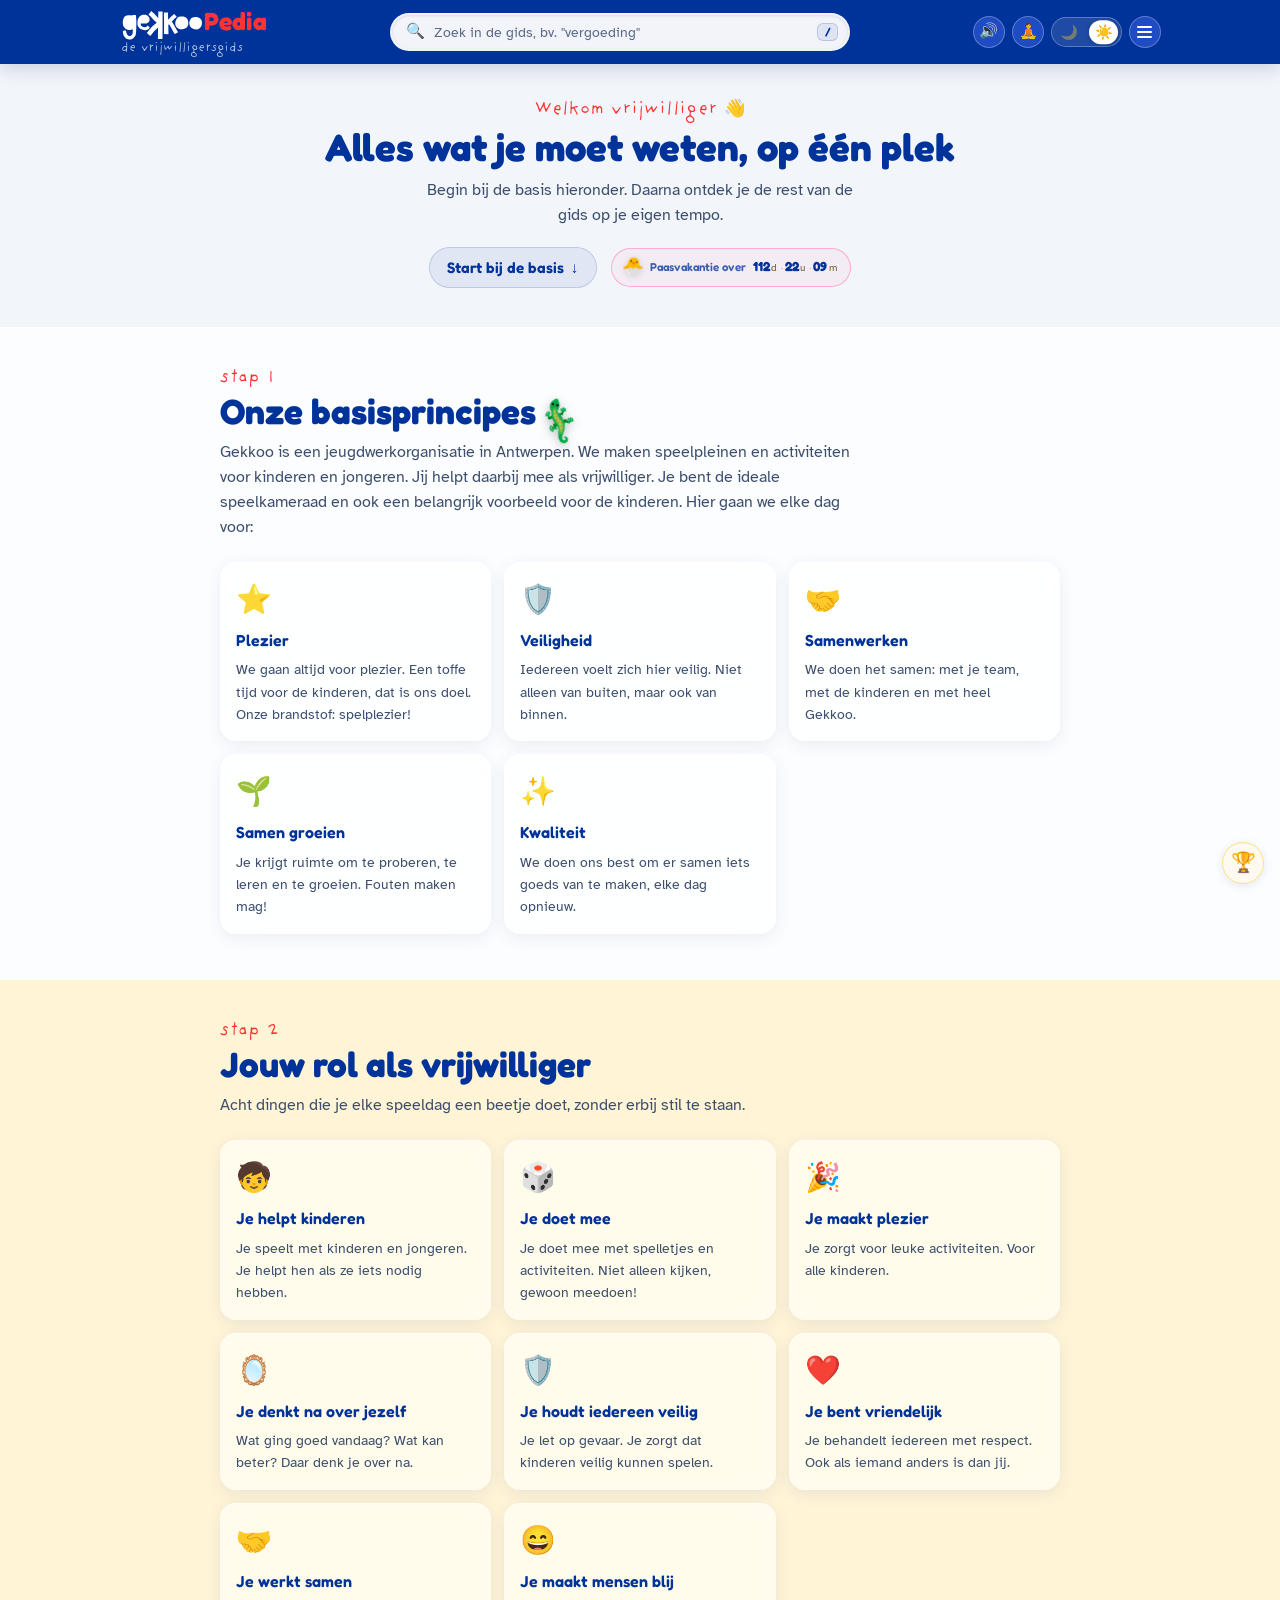
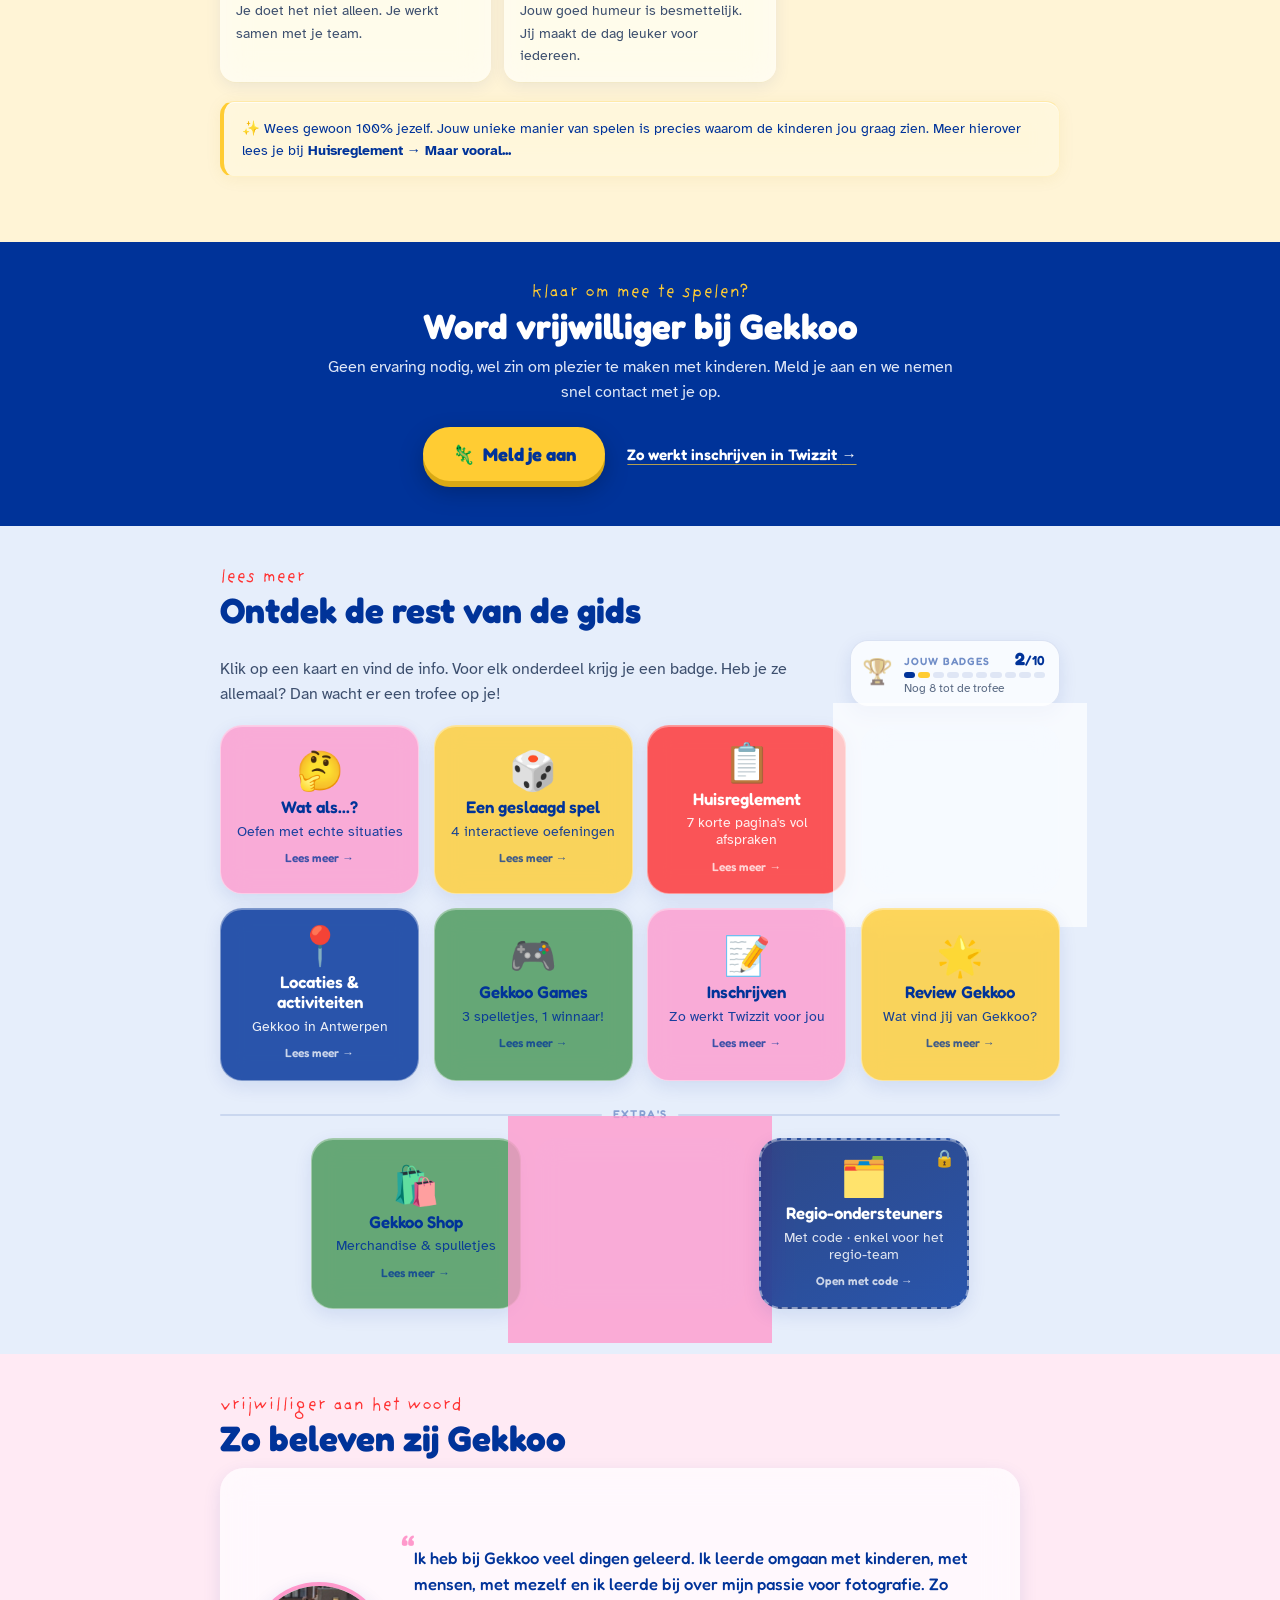
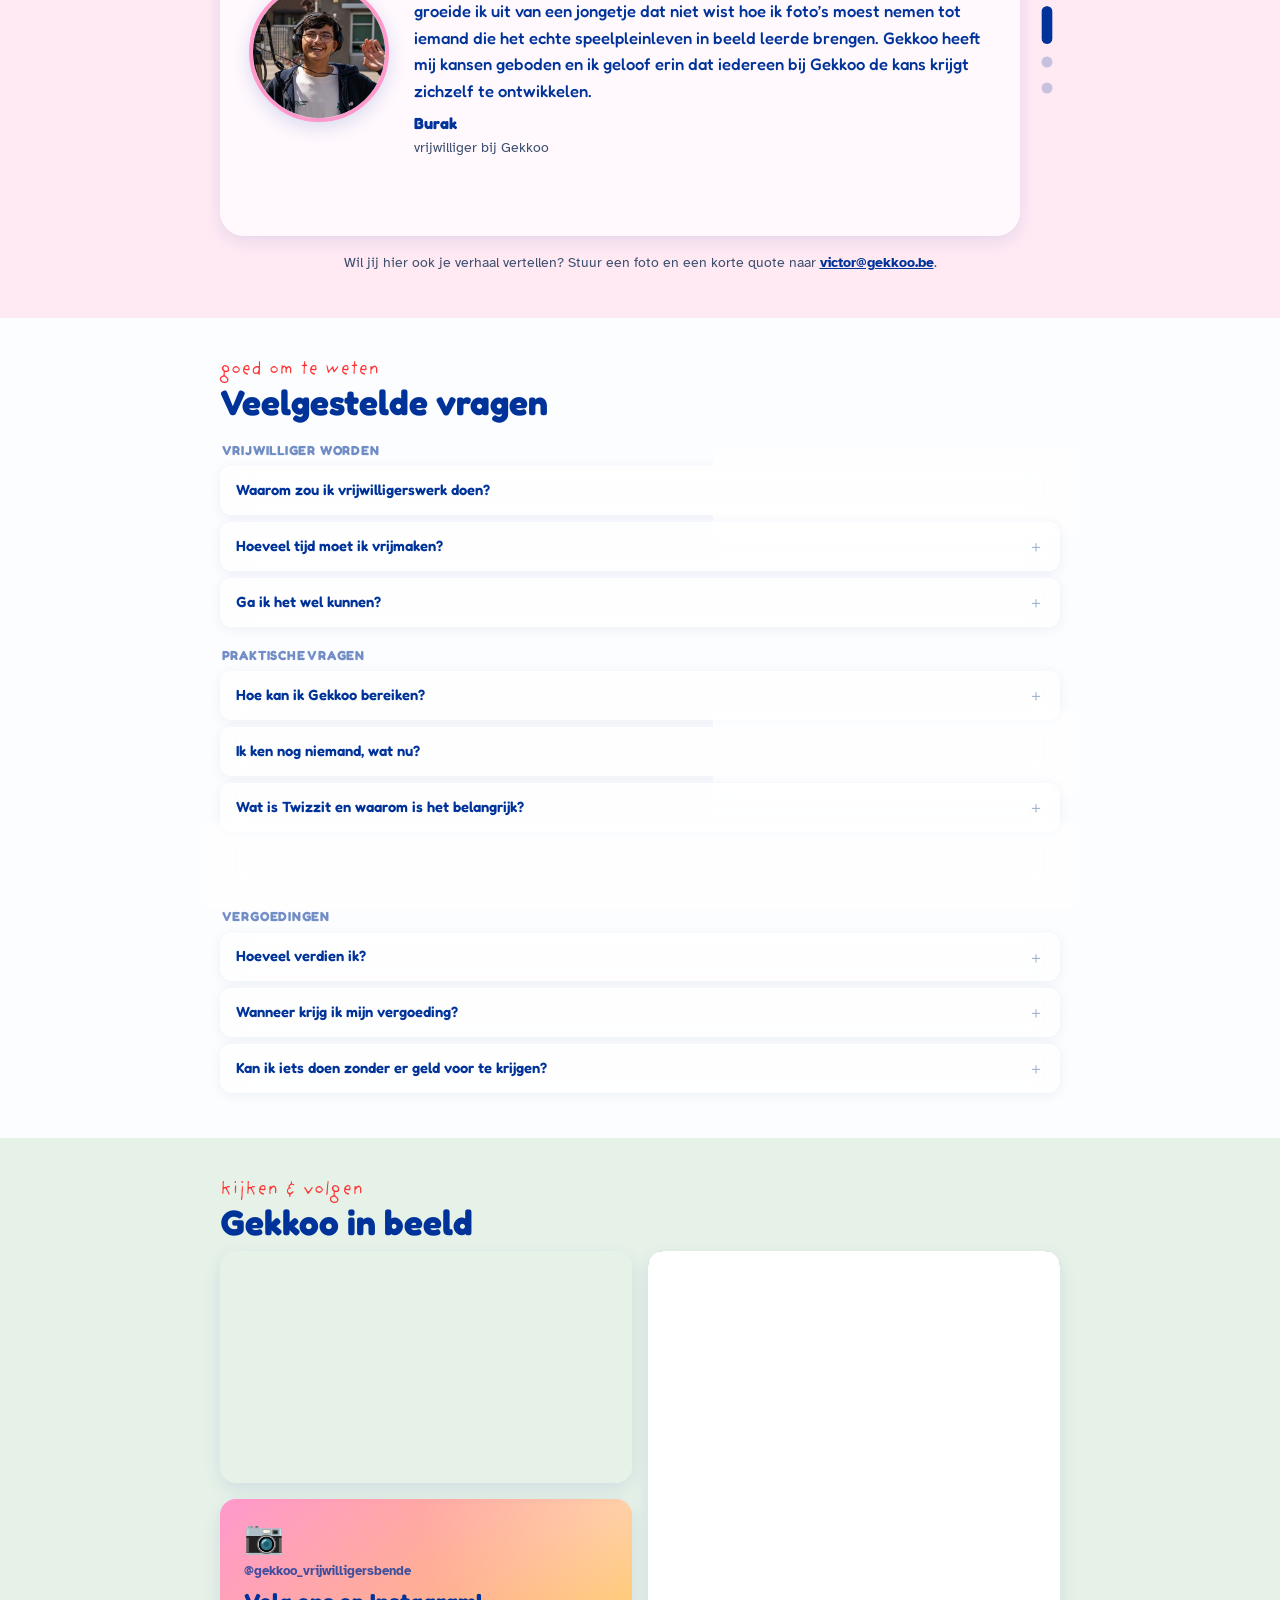
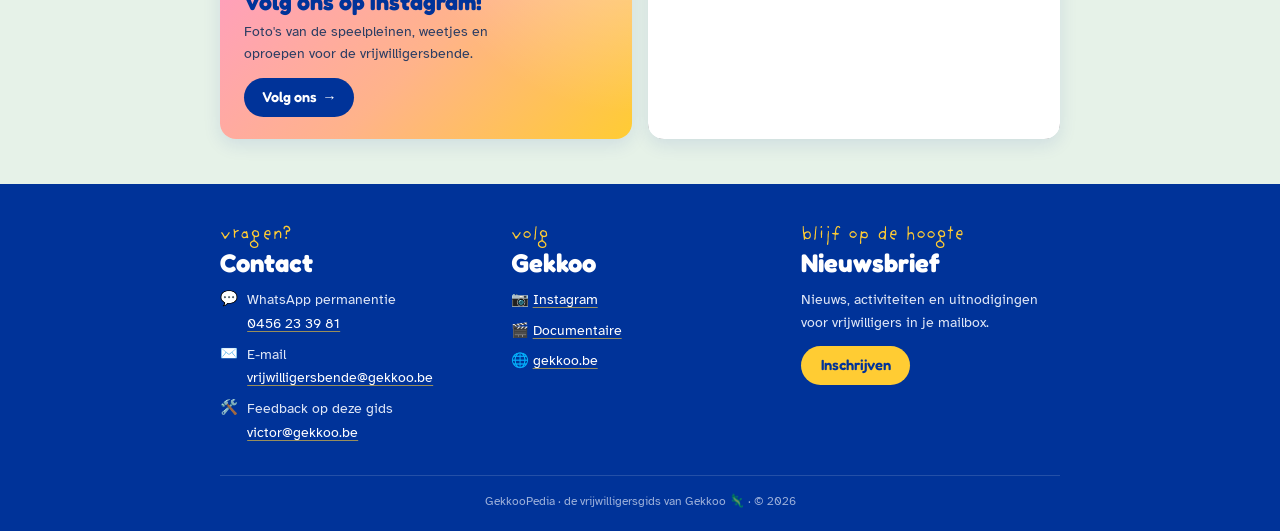
==== commit 178e0a55: "Vrijwilliger aan het woord: Luna toegevoegd aan de carrousel (v70) Co-Authored-By: Claude Opus 5.5 <" ====
--- a/index.html
+++ b/index.html
@@ -254,19 +254,26 @@
       <h2 class="block-title">Zo beleven zij Gekkoo</h2>
       <div class="spot-carousel" id="spot-carousel" role="region" aria-roledescription="carrousel" aria-label="Vrijwilligers aan het woord">
         <div class="spot-track" id="spot-track">
-          <figure class="spotlight is-active" role="group" aria-roledescription="dia" aria-label="1 van 2: Burak">
+          <figure class="spotlight is-active" role="group" aria-roledescription="dia" aria-label="1 van 3: Burak">
             <img class="spot-photo" src="burak.jpg" alt="Burak zwaait lachend naar de camera, met zijn statief en koptelefoon op het speelplein" width="420" height="420" loading="lazy">
             <blockquote class="spot-quote">
               <p>Ik heb bij Gekkoo veel dingen geleerd. Ik leerde omgaan met kinderen, met mensen, met mezelf en ik leerde bij over mijn passie voor fotografie. Zo groeide ik uit van een jongetje dat niet wist hoe ik foto’s moest nemen tot iemand die het echte speelpleinleven in beeld leerde brengen. Gekkoo heeft mij kansen geboden en ik geloof erin dat iedereen bij Gekkoo de kans krijgt zichzelf te ontwikkelen.</p>
             </blockquote>
             <figcaption class="spot-who"><strong>Burak</strong>vrijwilliger bij Gekkoo</figcaption>
           </figure>
-          <figure class="spotlight" role="group" aria-roledescription="dia" aria-label="2 van 2: Bas">
+          <figure class="spotlight" role="group" aria-roledescription="dia" aria-label="2 van 3: Bas">
             <img class="spot-photo" src="bas.jpg" alt="Bas lacht in een groene Gekkoo-T-shirt, met een geschminkte bij op zijn wang" width="420" height="420" loading="lazy">
             <blockquote class="spot-quote">
               <p>Vroeger ben ikzelf nooit naar een speelplein gegaan, en toch had ik al lang een droom om op de speelpleinen te gaan werken. Op mijn 16 jaar ben ik voor het eerst in contact gekomen met Gekkoo-medewerkers, en wauw. Ik had geen idee wat mij te wachten stond. Al snel werd ik verliefd op speelplein Wilrijk, en kwam ik niet terecht in een groep collega’s of kennissen, maar in een fantastische Gekkoo-familie. Ik vind het geweldig om de clown (maar af en toe ook de iets strengere meester) uit te hangen op het speelplein! Ondertussen heb ik er ook een animatoren-cursus opzitten en ben ik al hoofdanimator geweest. Ik kan niet wachten om te zien wat er nog zal komen bij Gekkoo!</p>
             </blockquote>
             <figcaption class="spot-who"><strong>Bas</strong>vrijwilliger bij Gekkoo</figcaption>
+          </figure>
+          <figure class="spotlight" role="group" aria-roledescription="dia" aria-label="3 van 3: Luna">
+            <img class="spot-photo" src="luna.jpg" alt="Luna maakt een spiegelselfie en steekt speels haar tong uit" width="420" height="420" loading="lazy">
+            <blockquote class="spot-quote">
+              <p>Bij Gekkoo voelt het echt meteen als thuiskomen, een plek waar niemand je raar aankijkt als je lekker “kinderachtig” doet of gewoon jezelf bent. De Gekkoo-familie is echt a thing: de sfeer is super warm, de deur staat altijd open en er is altijd wel iemand in voor een chille babbel. Doordat iedereen achter je staat en meedenkt, kan ik me hier echt op m’n eigen manier ontwikkelen. Gekkoo is geen gewone plek, het is echt een familie waar je sowieso bij hoort!</p>
+            </blockquote>
+            <figcaption class="spot-who"><strong>Luna</strong>vrijwilliger bij Gekkoo</figcaption>
           </figure>
         </div>
         <div class="spot-dots" id="spot-dots" aria-label="Kies een vrijwilliger"></div>
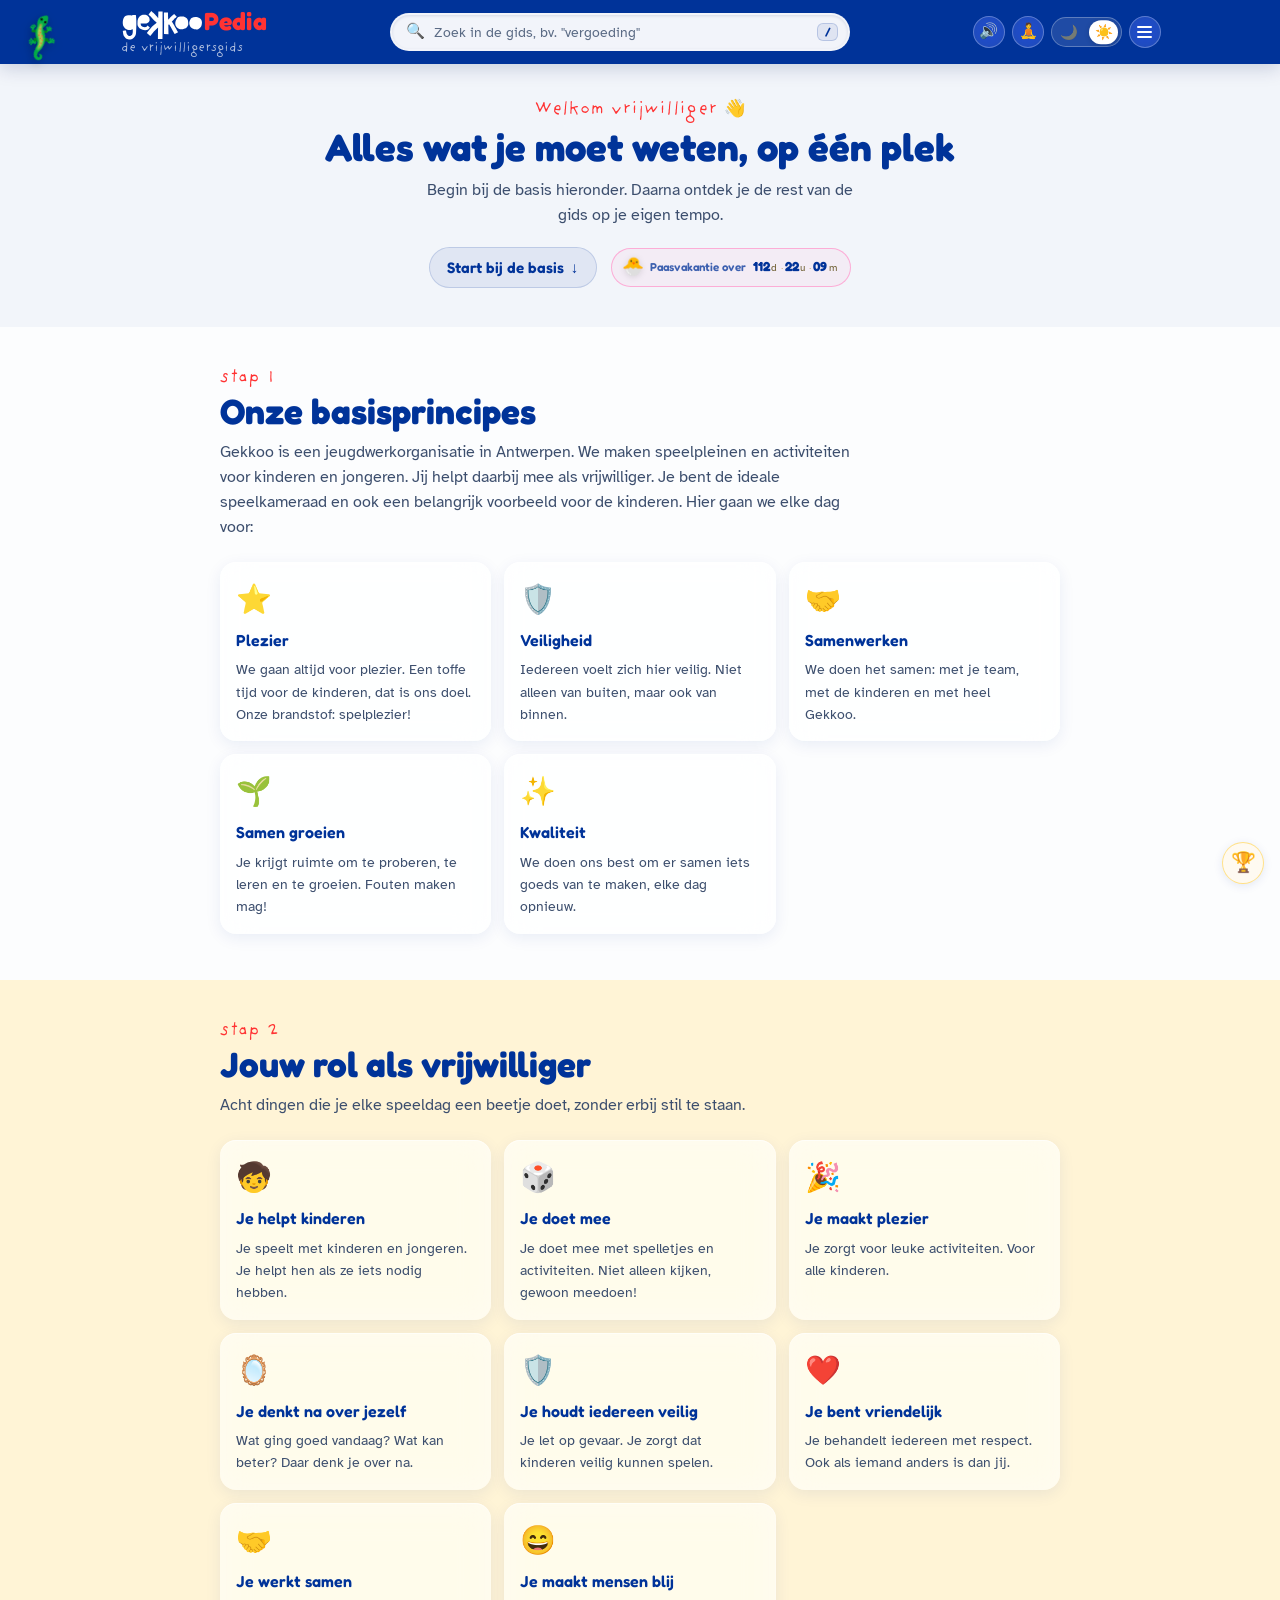
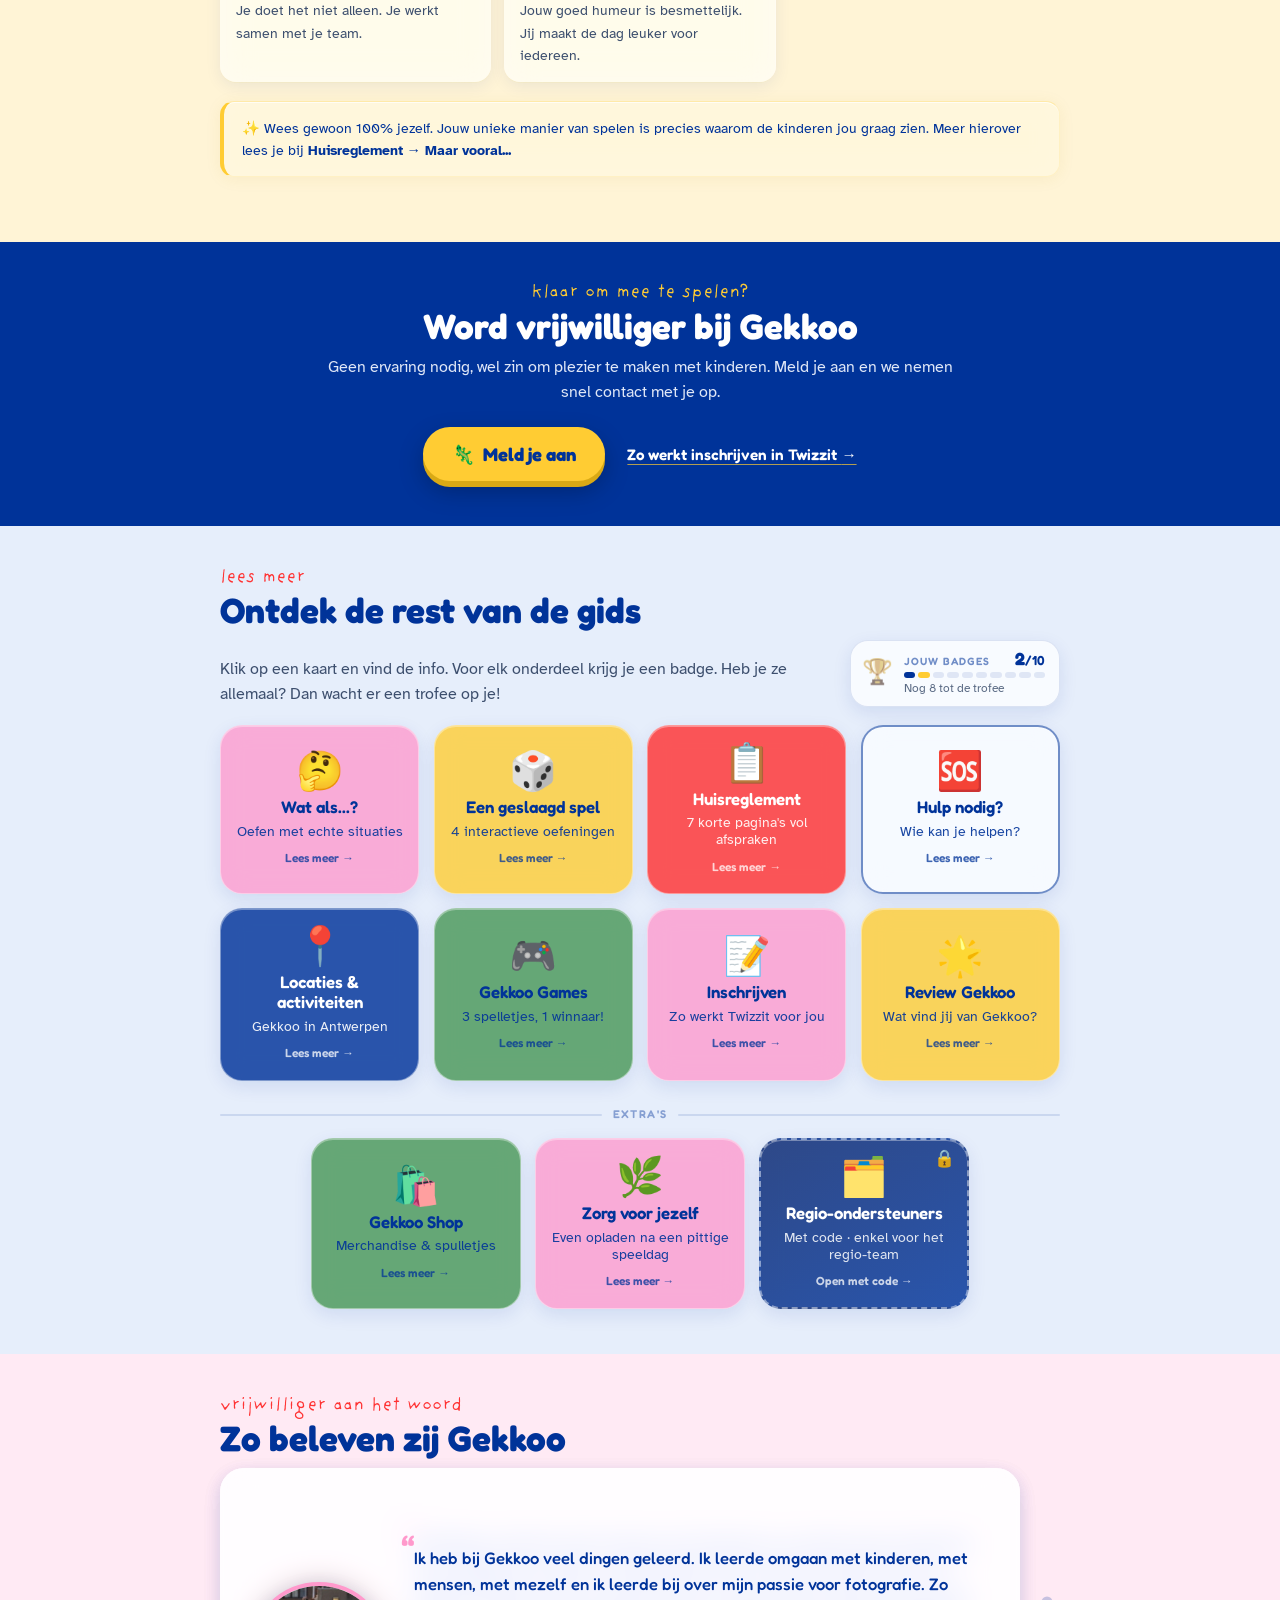
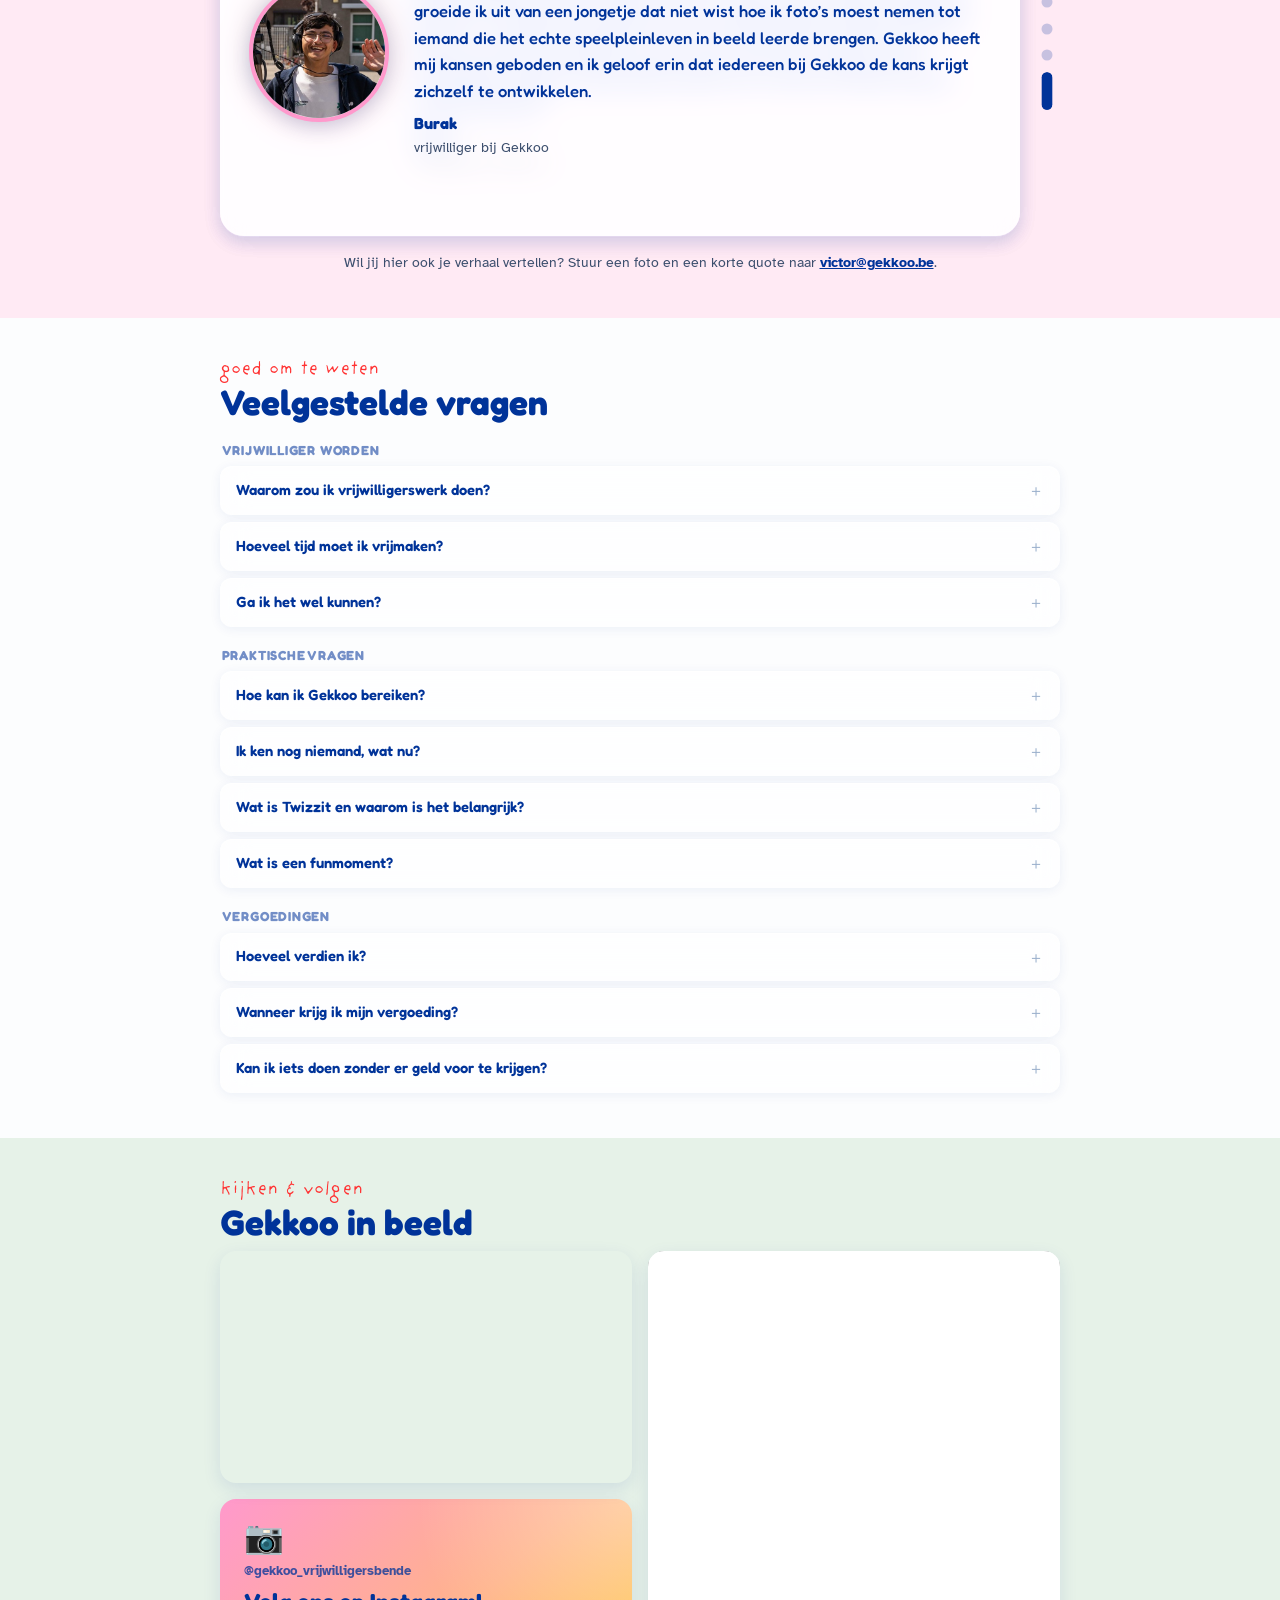
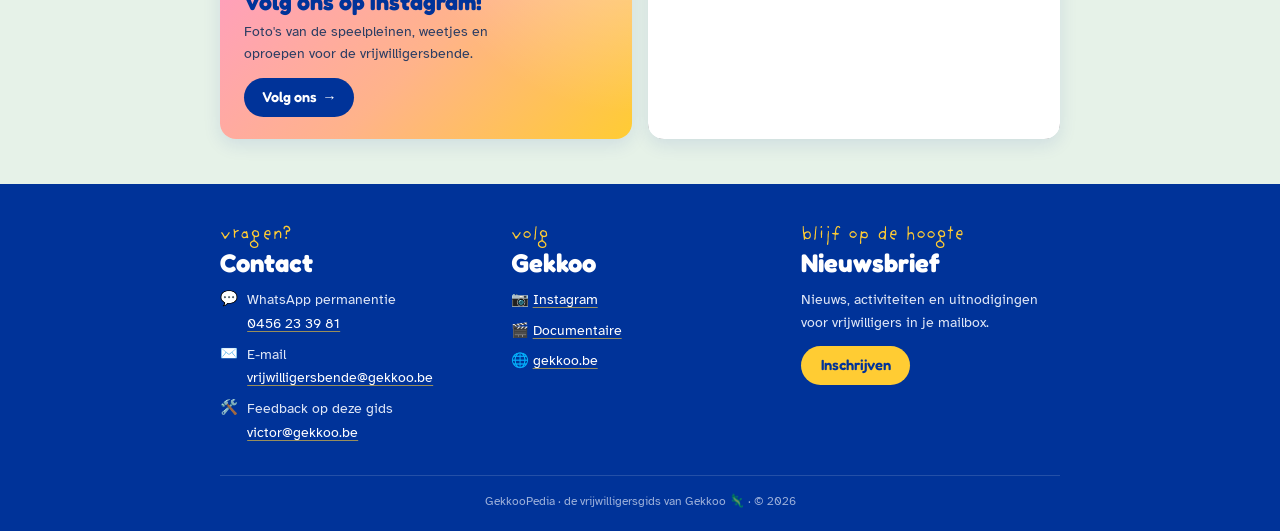
==== commit a24d7c72: "Carrousel: Alina toegevoegd (initiaal i.p.v. foto), volgorde per bezoek geschud met Burak altijd als" ====
--- a/index.html
+++ b/index.html
@@ -254,26 +254,33 @@
       <h2 class="block-title">Zo beleven zij Gekkoo</h2>
       <div class="spot-carousel" id="spot-carousel" role="region" aria-roledescription="carrousel" aria-label="Vrijwilligers aan het woord">
         <div class="spot-track" id="spot-track">
-          <figure class="spotlight is-active" role="group" aria-roledescription="dia" aria-label="1 van 3: Burak">
-            <img class="spot-photo" src="burak.jpg" alt="Burak zwaait lachend naar de camera, met zijn statief en koptelefoon op het speelplein" width="420" height="420" loading="lazy">
-            <blockquote class="spot-quote">
-              <p>Ik heb bij Gekkoo veel dingen geleerd. Ik leerde omgaan met kinderen, met mensen, met mezelf en ik leerde bij over mijn passie voor fotografie. Zo groeide ik uit van een jongetje dat niet wist hoe ik foto’s moest nemen tot iemand die het echte speelpleinleven in beeld leerde brengen. Gekkoo heeft mij kansen geboden en ik geloof erin dat iedereen bij Gekkoo de kans krijgt zichzelf te ontwikkelen.</p>
-            </blockquote>
-            <figcaption class="spot-who"><strong>Burak</strong>vrijwilliger bij Gekkoo</figcaption>
-          </figure>
-          <figure class="spotlight" role="group" aria-roledescription="dia" aria-label="2 van 3: Bas">
+          <figure class="spotlight is-active" role="group" aria-roledescription="dia" aria-label="1 van 4: Bas">
             <img class="spot-photo" src="bas.jpg" alt="Bas lacht in een groene Gekkoo-T-shirt, met een geschminkte bij op zijn wang" width="420" height="420" loading="lazy">
             <blockquote class="spot-quote">
               <p>Vroeger ben ikzelf nooit naar een speelplein gegaan, en toch had ik al lang een droom om op de speelpleinen te gaan werken. Op mijn 16 jaar ben ik voor het eerst in contact gekomen met Gekkoo-medewerkers, en wauw. Ik had geen idee wat mij te wachten stond. Al snel werd ik verliefd op speelplein Wilrijk, en kwam ik niet terecht in een groep collega’s of kennissen, maar in een fantastische Gekkoo-familie. Ik vind het geweldig om de clown (maar af en toe ook de iets strengere meester) uit te hangen op het speelplein! Ondertussen heb ik er ook een animatoren-cursus opzitten en ben ik al hoofdanimator geweest. Ik kan niet wachten om te zien wat er nog zal komen bij Gekkoo!</p>
             </blockquote>
             <figcaption class="spot-who"><strong>Bas</strong>vrijwilliger bij Gekkoo</figcaption>
           </figure>
-          <figure class="spotlight" role="group" aria-roledescription="dia" aria-label="3 van 3: Luna">
+          <figure class="spotlight" role="group" aria-roledescription="dia" aria-label="2 van 4: Luna">
             <img class="spot-photo" src="luna.jpg" alt="Luna maakt een spiegelselfie en steekt speels haar tong uit" width="420" height="420" loading="lazy">
             <blockquote class="spot-quote">
               <p>Bij Gekkoo voelt het echt meteen als thuiskomen, een plek waar niemand je raar aankijkt als je lekker “kinderachtig” doet of gewoon jezelf bent. De Gekkoo-familie is echt a thing: de sfeer is super warm, de deur staat altijd open en er is altijd wel iemand in voor een chille babbel. Doordat iedereen achter je staat en meedenkt, kan ik me hier echt op m’n eigen manier ontwikkelen. Gekkoo is geen gewone plek, het is echt een familie waar je sowieso bij hoort!</p>
             </blockquote>
             <figcaption class="spot-who"><strong>Luna</strong>vrijwilliger bij Gekkoo</figcaption>
+          </figure>
+          <figure class="spotlight" role="group" aria-roledescription="dia" aria-label="3 van 4: Alina">
+            <div class="spot-photo spot-initial" aria-hidden="true">A</div>
+            <blockquote class="spot-quote">
+              <p>Wat begon als gewoon iets nieuws proberen, is uiteindelijk iets geworden waar ik met heel veel liefde naar terugkijk. Bij Gekkoo heb ik zoveel kinderen leren kennen, maar ook mezelf beter leren kennen. De kleine momenten, de lachende gezichten en de herinneringen die je samen maakt, zijn voor mij het mooiste aan vrijwilliger zijn. Ik ben heel blij dat ik ooit de stap naar Gekkoo heb gezet.</p>
+            </blockquote>
+            <figcaption class="spot-who"><strong>Alina</strong>vrijwilliger bij Gekkoo</figcaption>
+          </figure>
+          <figure class="spotlight" role="group" aria-roledescription="dia" aria-label="4 van 4: Burak" data-pin="last">
+            <img class="spot-photo" src="burak.jpg" alt="Burak zwaait lachend naar de camera, met zijn statief en koptelefoon op het speelplein" width="420" height="420" loading="lazy">
+            <blockquote class="spot-quote">
+              <p>Ik heb bij Gekkoo veel dingen geleerd. Ik leerde omgaan met kinderen, met mensen, met mezelf en ik leerde bij over mijn passie voor fotografie. Zo groeide ik uit van een jongetje dat niet wist hoe ik foto’s moest nemen tot iemand die het echte speelpleinleven in beeld leerde brengen. Gekkoo heeft mij kansen geboden en ik geloof erin dat iedereen bij Gekkoo de kans krijgt zichzelf te ontwikkelen.</p>
+            </blockquote>
+            <figcaption class="spot-who"><strong>Burak</strong>vrijwilliger bij Gekkoo</figcaption>
           </figure>
         </div>
         <div class="spot-dots" id="spot-dots" aria-label="Kies een vrijwilliger"></div>
--- a/style.css
+++ b/style.css
@@ -2702,3 +2702,11 @@
   .spot-track > .spotlight{grid-template-rows:auto auto;align-content:center;}
   .spot-track > .spotlight .spot-photo{align-self:center;}
   @media (max-width:560px){ .spot-track > .spotlight{grid-template-rows:auto auto auto;align-content:start;} }
+  /* Vrijwilliger zonder foto: initiaal in een rondje in huisstijl */
+  .spotlight .spot-photo.spot-initial{
+    display:flex;align-items:center;justify-content:center;
+    font-family:'Fredoka',sans-serif;font-weight:700;font-size:3.6rem;line-height:1;color:#fff;
+    background:linear-gradient(145deg,#FFB3D6 0%,var(--pink) 45%,#e0569b 100%);
+    text-shadow:0 2px 6px rgba(150,30,90,.25);
+  }
+  @media (max-width:560px){ .spotlight .spot-photo.spot-initial{font-size:2.9rem;} }
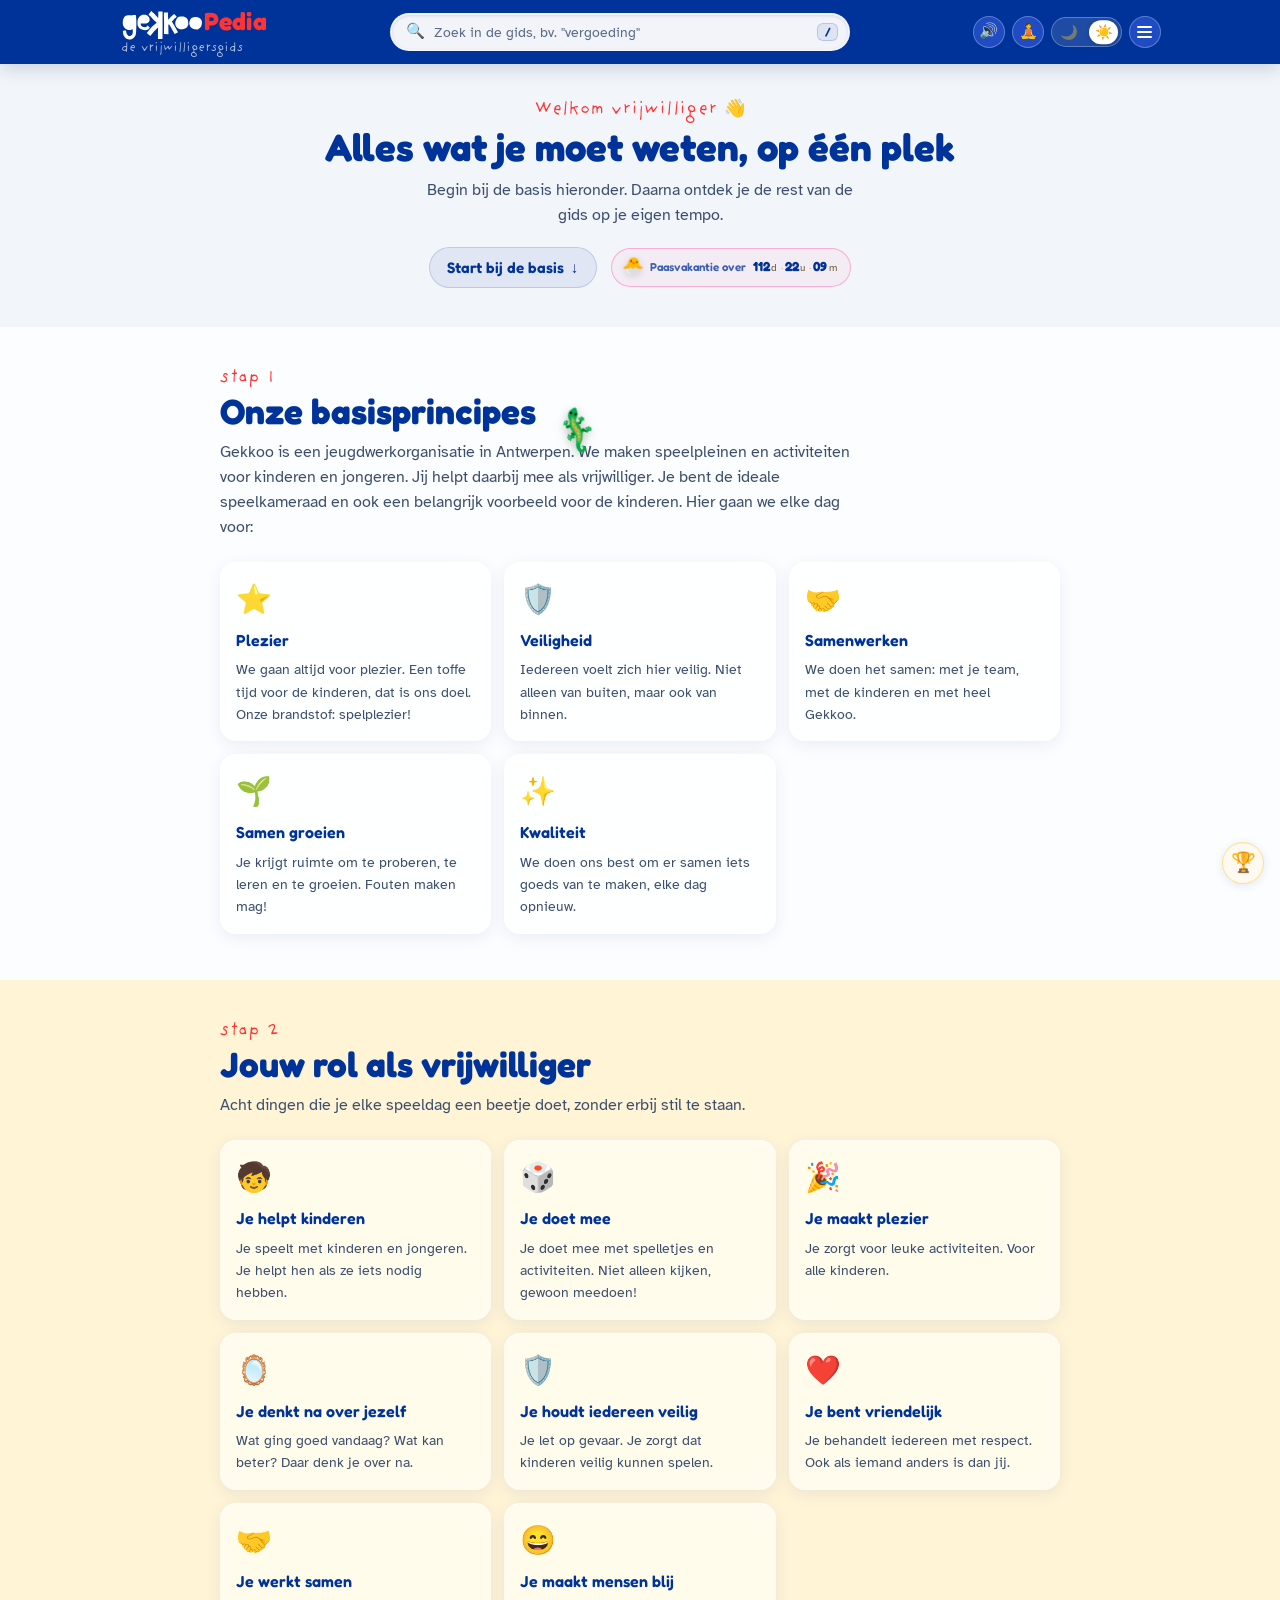
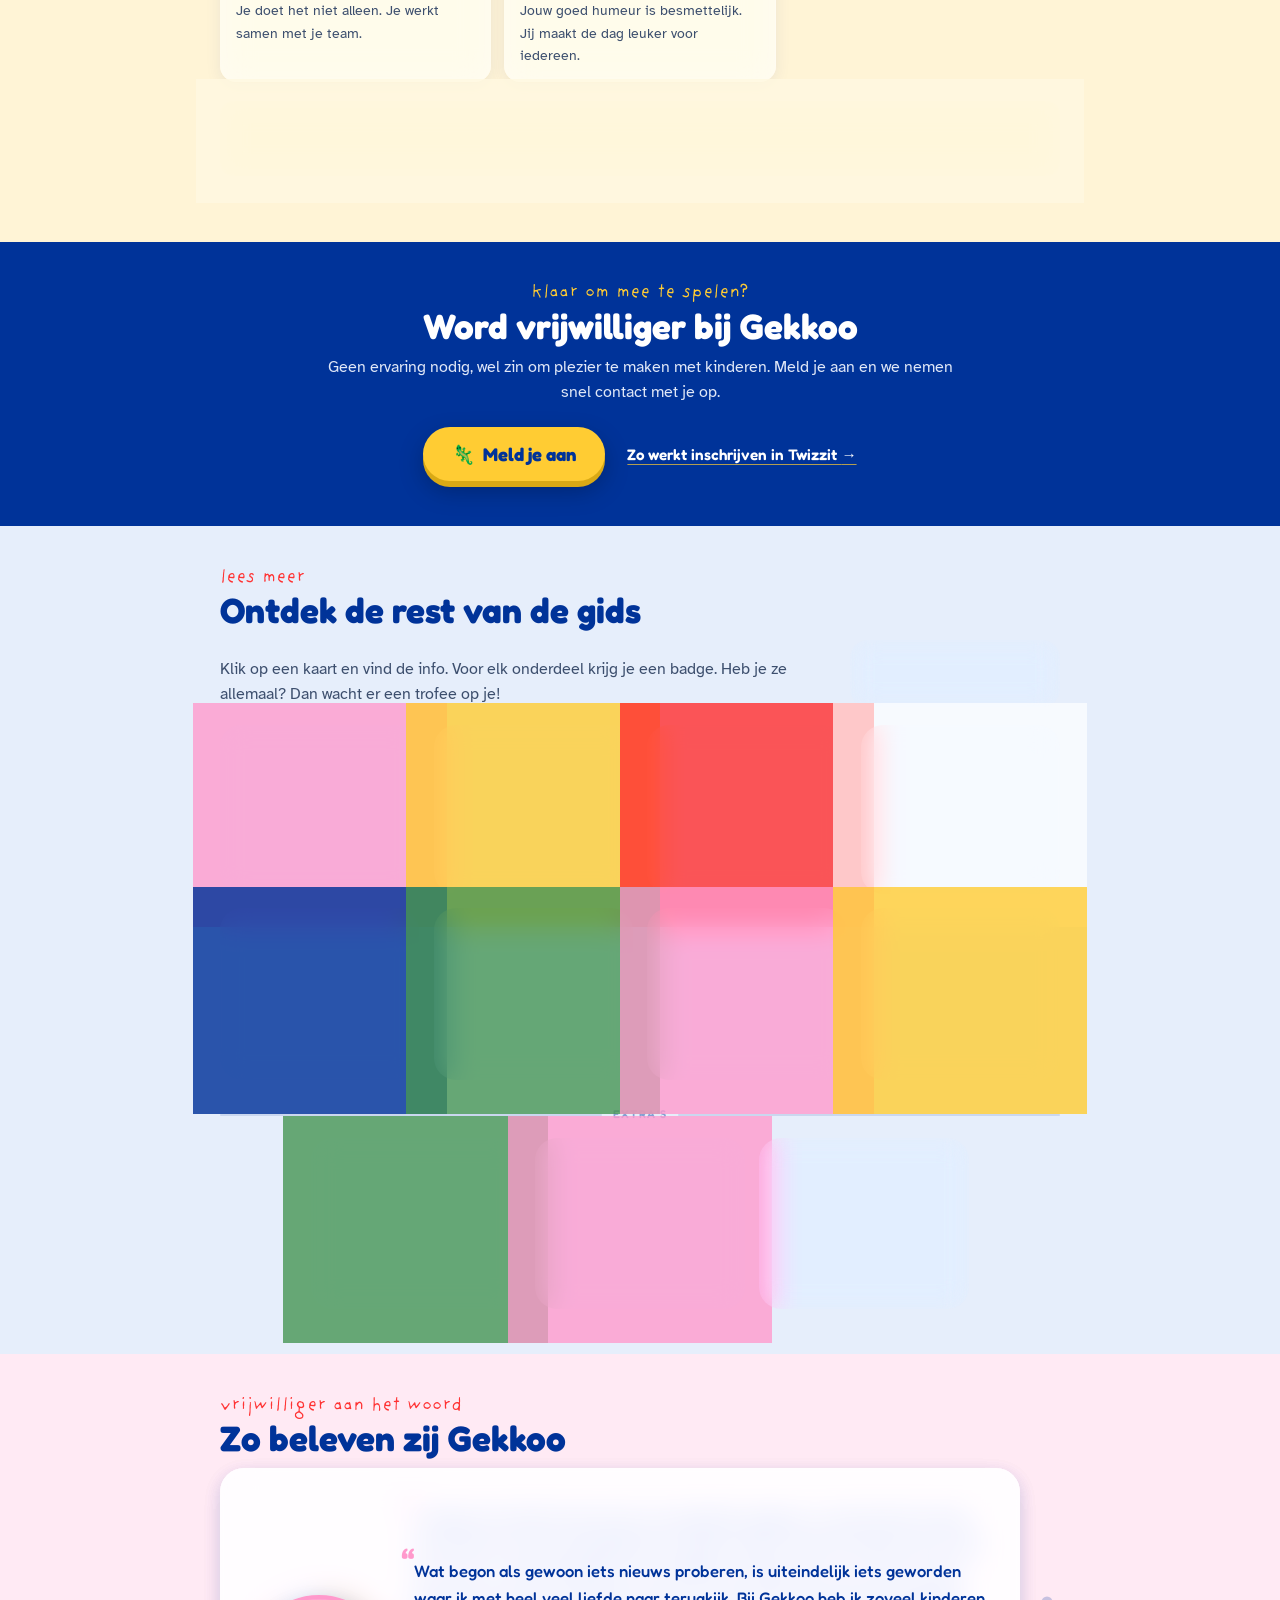
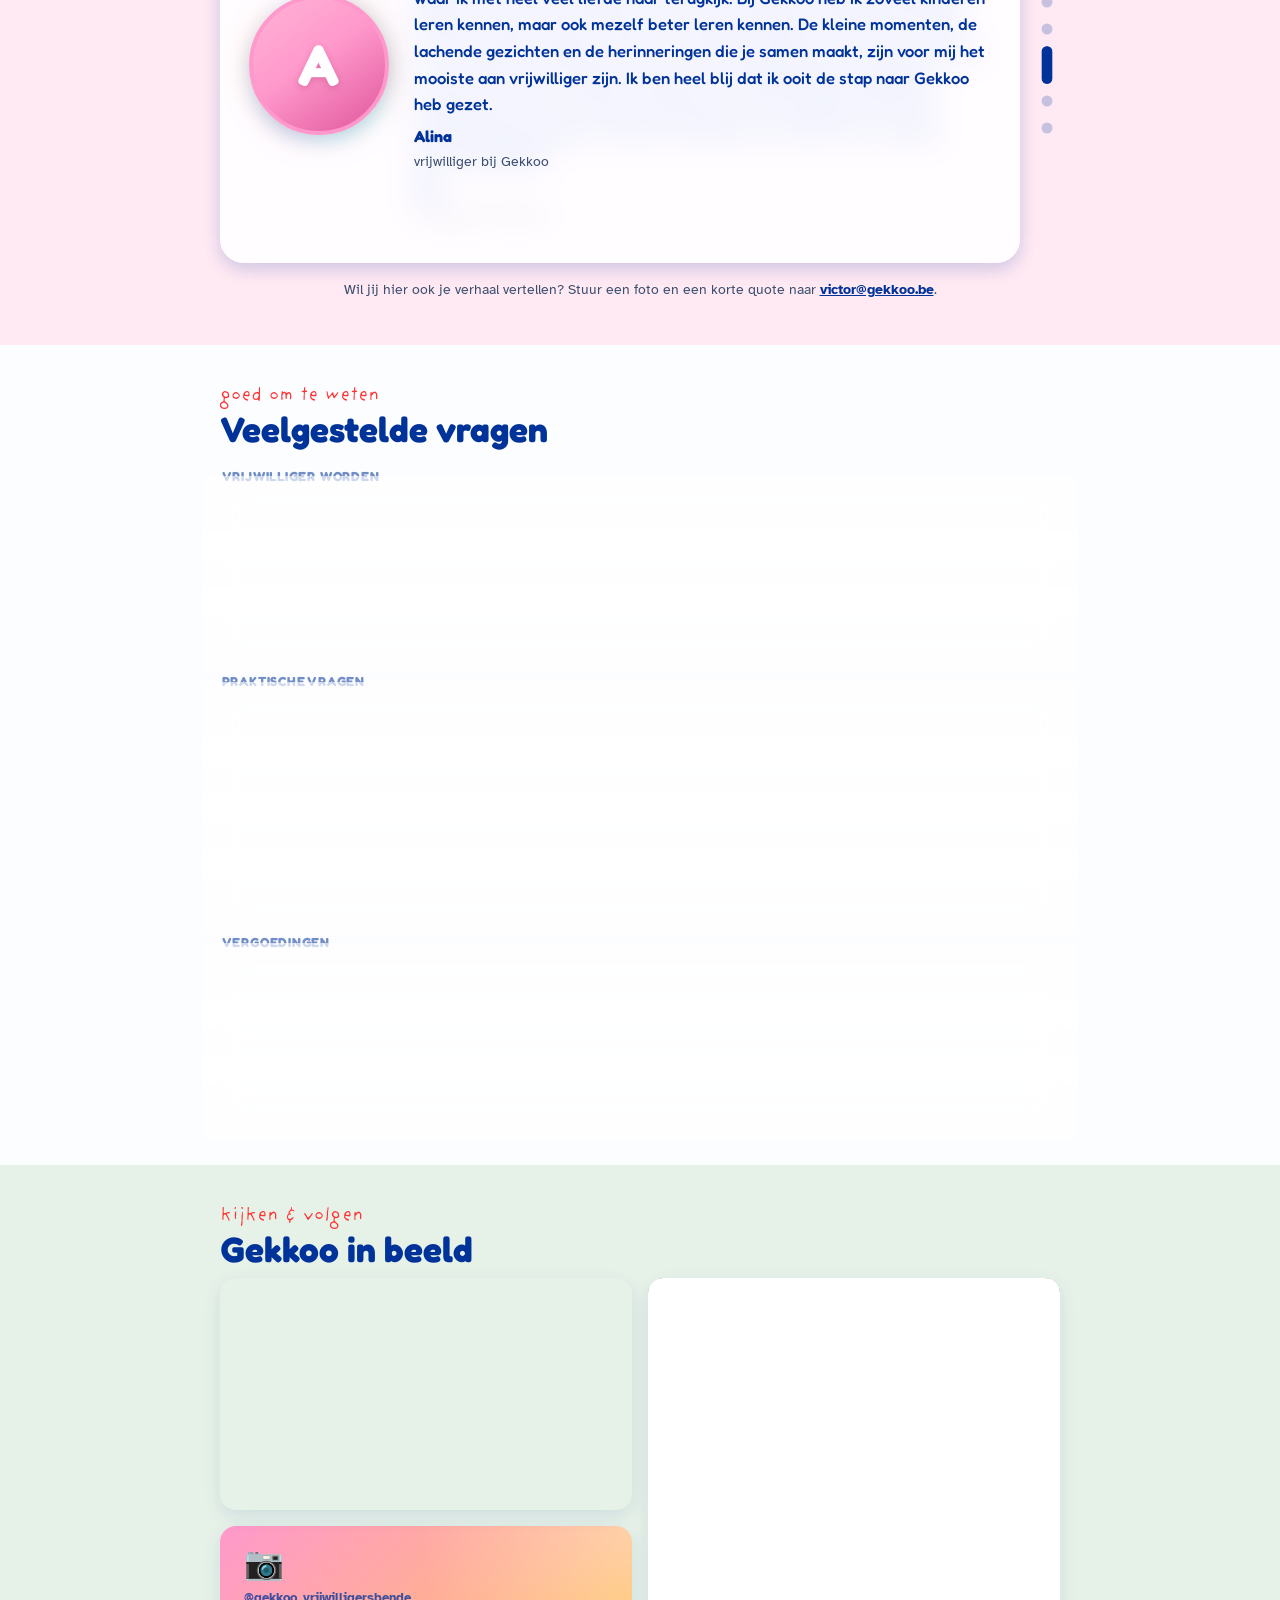
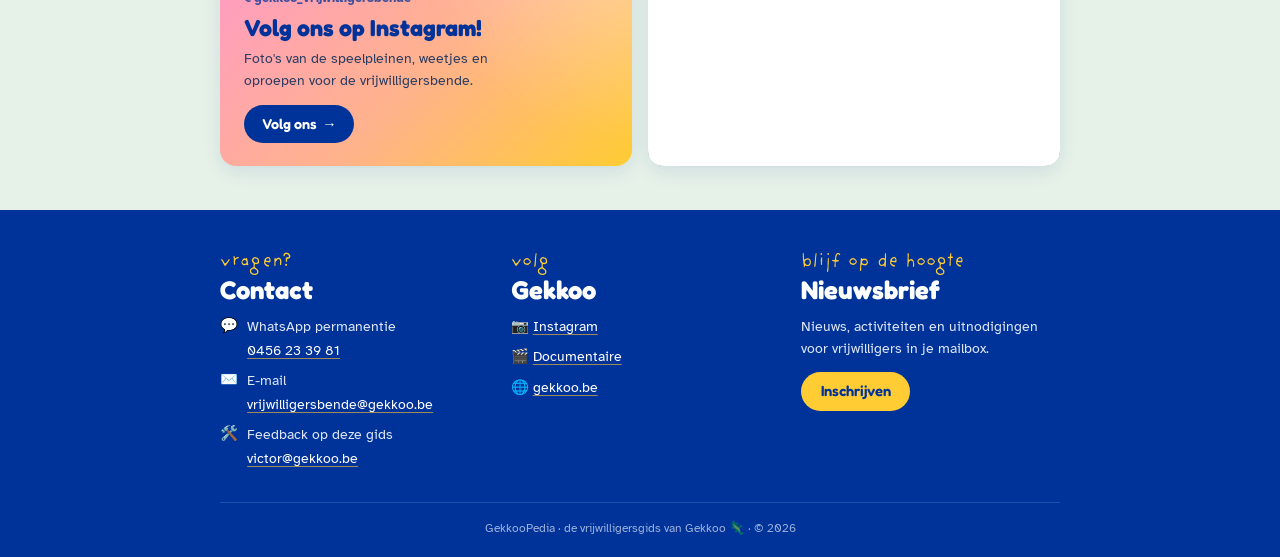
==== commit 07969e0f: "Carrousel: Leandro toegevoegd (gouden initiaal) (v72) Co-Authored-By: Claude Opus 5.5 <noreply@anthr" ====
--- a/index.html
+++ b/index.html
@@ -254,28 +254,35 @@
       <h2 class="block-title">Zo beleven zij Gekkoo</h2>
       <div class="spot-carousel" id="spot-carousel" role="region" aria-roledescription="carrousel" aria-label="Vrijwilligers aan het woord">
         <div class="spot-track" id="spot-track">
-          <figure class="spotlight is-active" role="group" aria-roledescription="dia" aria-label="1 van 4: Bas">
+          <figure class="spotlight is-active" role="group" aria-roledescription="dia" aria-label="1 van 5: Bas">
             <img class="spot-photo" src="bas.jpg" alt="Bas lacht in een groene Gekkoo-T-shirt, met een geschminkte bij op zijn wang" width="420" height="420" loading="lazy">
             <blockquote class="spot-quote">
               <p>Vroeger ben ikzelf nooit naar een speelplein gegaan, en toch had ik al lang een droom om op de speelpleinen te gaan werken. Op mijn 16 jaar ben ik voor het eerst in contact gekomen met Gekkoo-medewerkers, en wauw. Ik had geen idee wat mij te wachten stond. Al snel werd ik verliefd op speelplein Wilrijk, en kwam ik niet terecht in een groep collega’s of kennissen, maar in een fantastische Gekkoo-familie. Ik vind het geweldig om de clown (maar af en toe ook de iets strengere meester) uit te hangen op het speelplein! Ondertussen heb ik er ook een animatoren-cursus opzitten en ben ik al hoofdanimator geweest. Ik kan niet wachten om te zien wat er nog zal komen bij Gekkoo!</p>
             </blockquote>
             <figcaption class="spot-who"><strong>Bas</strong>vrijwilliger bij Gekkoo</figcaption>
           </figure>
-          <figure class="spotlight" role="group" aria-roledescription="dia" aria-label="2 van 4: Luna">
+          <figure class="spotlight" role="group" aria-roledescription="dia" aria-label="2 van 5: Luna">
             <img class="spot-photo" src="luna.jpg" alt="Luna maakt een spiegelselfie en steekt speels haar tong uit" width="420" height="420" loading="lazy">
             <blockquote class="spot-quote">
               <p>Bij Gekkoo voelt het echt meteen als thuiskomen, een plek waar niemand je raar aankijkt als je lekker “kinderachtig” doet of gewoon jezelf bent. De Gekkoo-familie is echt a thing: de sfeer is super warm, de deur staat altijd open en er is altijd wel iemand in voor een chille babbel. Doordat iedereen achter je staat en meedenkt, kan ik me hier echt op m’n eigen manier ontwikkelen. Gekkoo is geen gewone plek, het is echt een familie waar je sowieso bij hoort!</p>
             </blockquote>
             <figcaption class="spot-who"><strong>Luna</strong>vrijwilliger bij Gekkoo</figcaption>
           </figure>
-          <figure class="spotlight" role="group" aria-roledescription="dia" aria-label="3 van 4: Alina">
+          <figure class="spotlight" role="group" aria-roledescription="dia" aria-label="3 van 5: Alina">
             <div class="spot-photo spot-initial" aria-hidden="true">A</div>
             <blockquote class="spot-quote">
               <p>Wat begon als gewoon iets nieuws proberen, is uiteindelijk iets geworden waar ik met heel veel liefde naar terugkijk. Bij Gekkoo heb ik zoveel kinderen leren kennen, maar ook mezelf beter leren kennen. De kleine momenten, de lachende gezichten en de herinneringen die je samen maakt, zijn voor mij het mooiste aan vrijwilliger zijn. Ik ben heel blij dat ik ooit de stap naar Gekkoo heb gezet.</p>
             </blockquote>
             <figcaption class="spot-who"><strong>Alina</strong>vrijwilliger bij Gekkoo</figcaption>
           </figure>
-          <figure class="spotlight" role="group" aria-roledescription="dia" aria-label="4 van 4: Burak" data-pin="last">
+          <figure class="spotlight" role="group" aria-roledescription="dia" aria-label="4 van 5: Leandro">
+            <div class="spot-photo spot-initial spot-initial--gold" aria-hidden="true">L</div>
+            <blockquote class="spot-quote">
+              <p>Van iemand die niets wist over hoe die met kinderen moest omgaan, heeft Gekkoo mij een echte “kindervriend” gemaakt. Ik vind het geweldig om activiteiten te organiseren voor de kinderen en ervoor te zorgen dat ze een fijne vakantie beleven. Het leukste vind ik wanneer ze met een goed gevoel naar huis gaan en de volgende dag met een glimlach terugkomen. Ik vind het ook fijn dat ik op deze manier iets goeds kan doen voor mijn eigen buurt, Linkeroever. Het is geweldig om te merken dat ouders echt vertrouwen hebben in ons en dan ’s ochtends komen vertellen dat hun kind het de dag ervoor super leuk vond. Ook de andere animatoren zijn super tof om mee samen te werken. Dankzij Gekkoo leerde ik meteen nieuwe mensen kennen en beleef ik elke vakantie heel veel leuke momenten.</p>
+            </blockquote>
+            <figcaption class="spot-who"><strong>Leandro</strong>vrijwilliger bij Gekkoo</figcaption>
+          </figure>
+          <figure class="spotlight" role="group" aria-roledescription="dia" aria-label="5 van 5: Burak" data-pin="last">
             <img class="spot-photo" src="burak.jpg" alt="Burak zwaait lachend naar de camera, met zijn statief en koptelefoon op het speelplein" width="420" height="420" loading="lazy">
             <blockquote class="spot-quote">
               <p>Ik heb bij Gekkoo veel dingen geleerd. Ik leerde omgaan met kinderen, met mensen, met mezelf en ik leerde bij over mijn passie voor fotografie. Zo groeide ik uit van een jongetje dat niet wist hoe ik foto’s moest nemen tot iemand die het echte speelpleinleven in beeld leerde brengen. Gekkoo heeft mij kansen geboden en ik geloof erin dat iedereen bij Gekkoo de kans krijgt zichzelf te ontwikkelen.</p>
--- a/style.css
+++ b/style.css
@@ -2710,3 +2710,7 @@
     text-shadow:0 2px 6px rgba(150,30,90,.25);
   }
   @media (max-width:560px){ .spotlight .spot-photo.spot-initial{font-size:2.9rem;} }
+  .spotlight .spot-photo.spot-initial--gold{
+    background:linear-gradient(145deg,#ffe48a 0%,var(--gold) 50%,#e8a400 100%);
+    color:var(--navy);text-shadow:0 2px 6px rgba(255,255,255,.35);
+  }
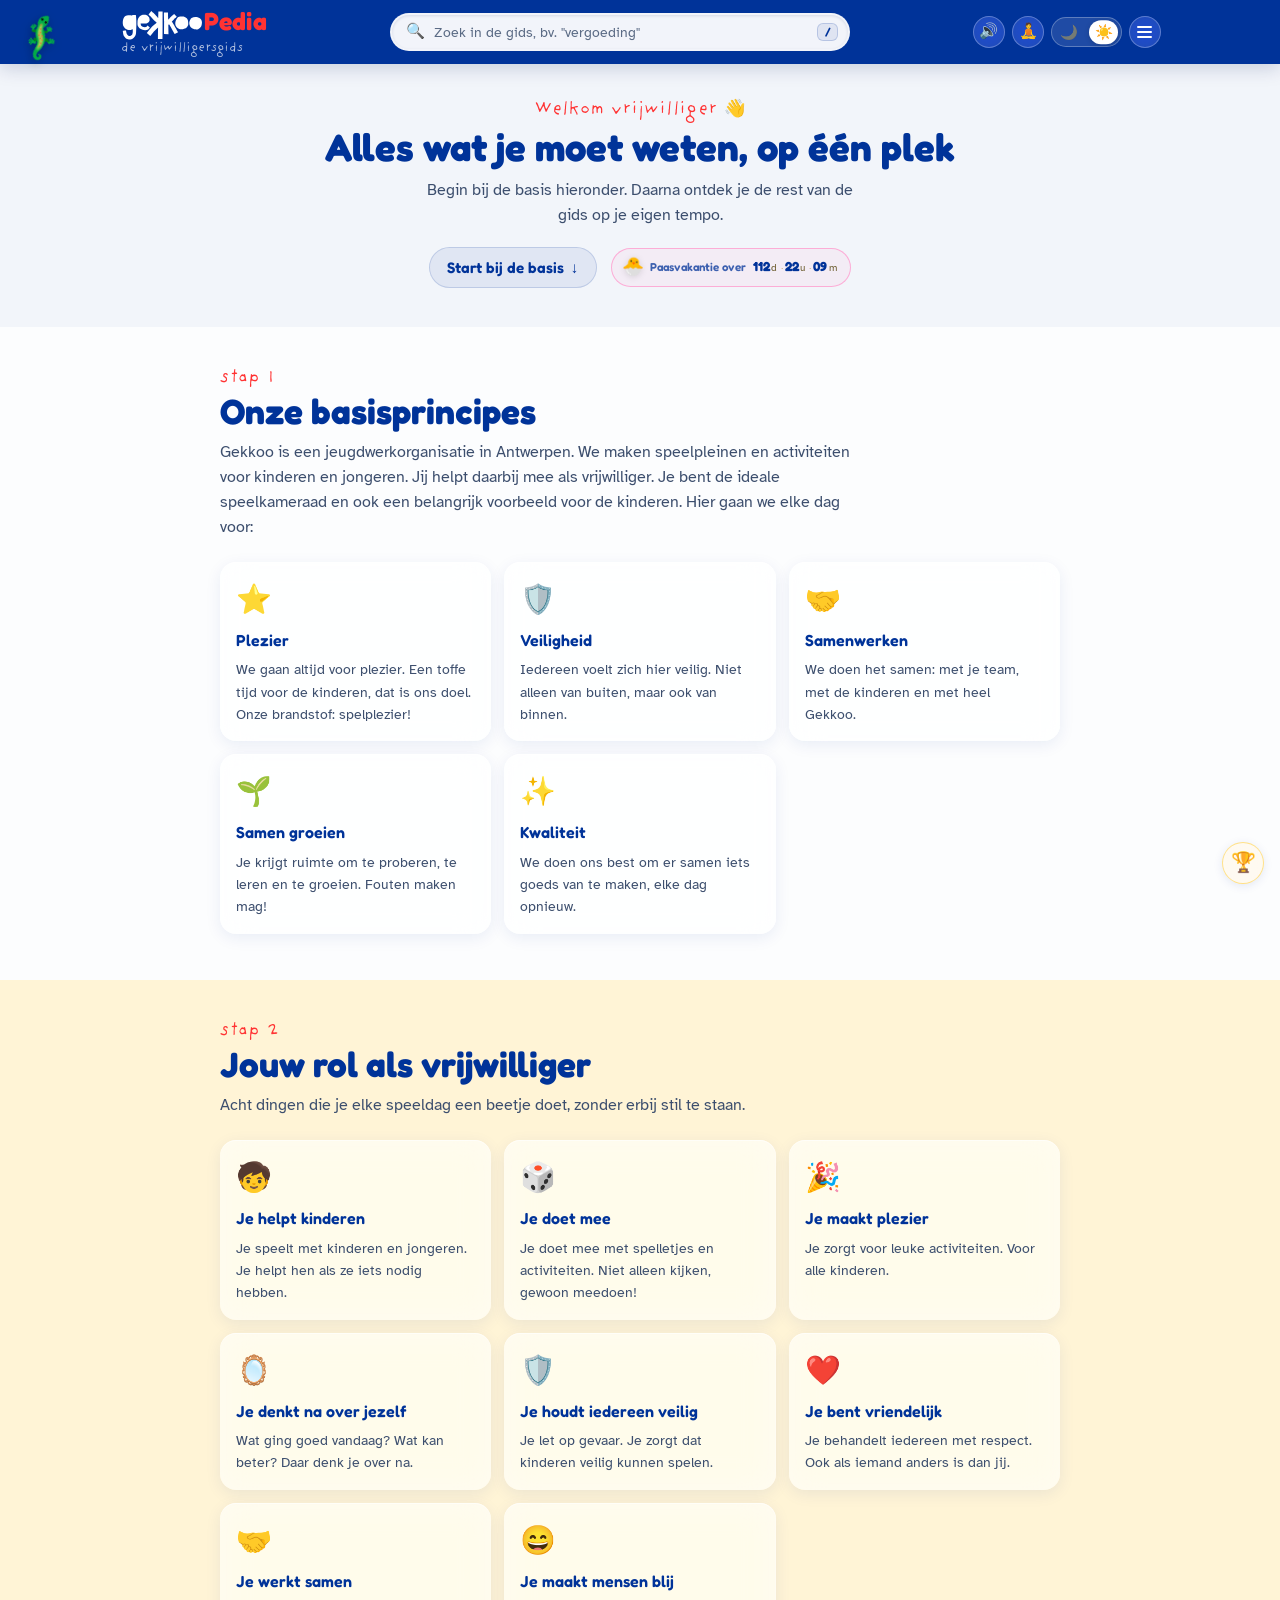
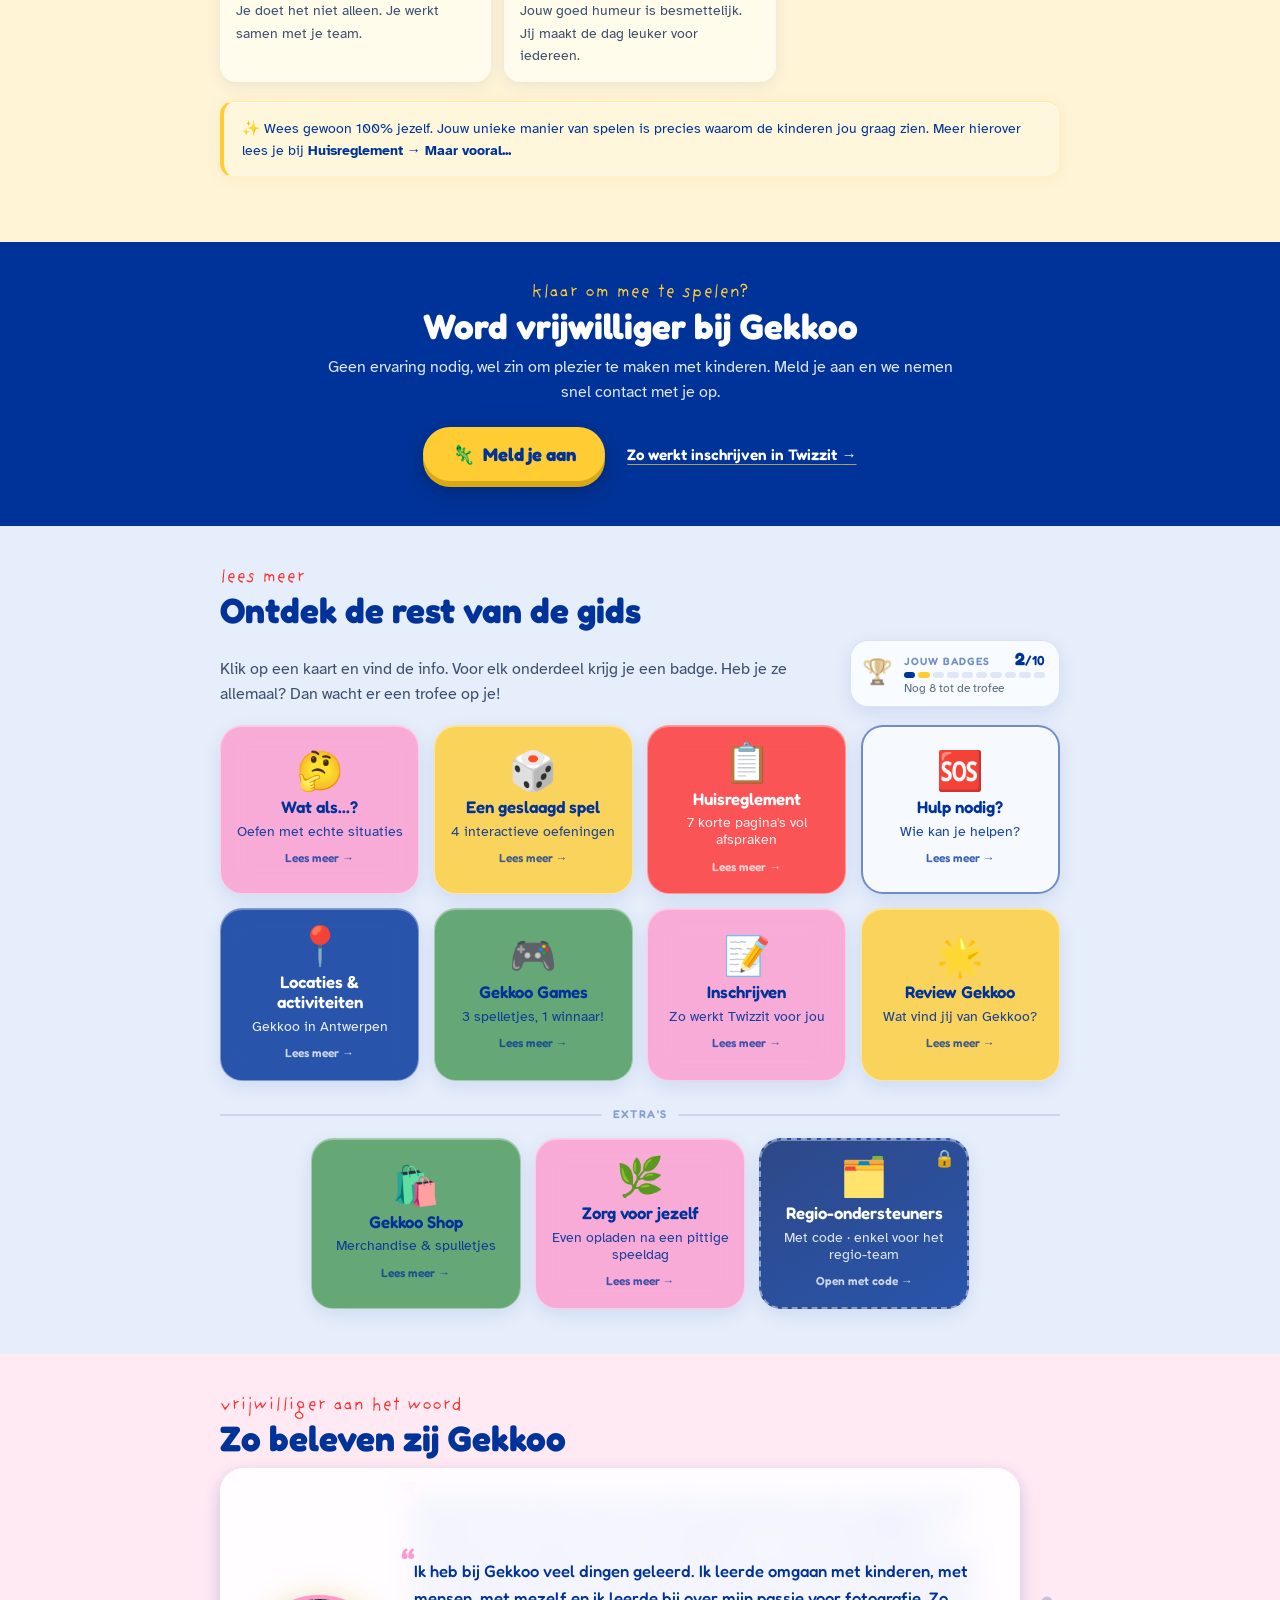
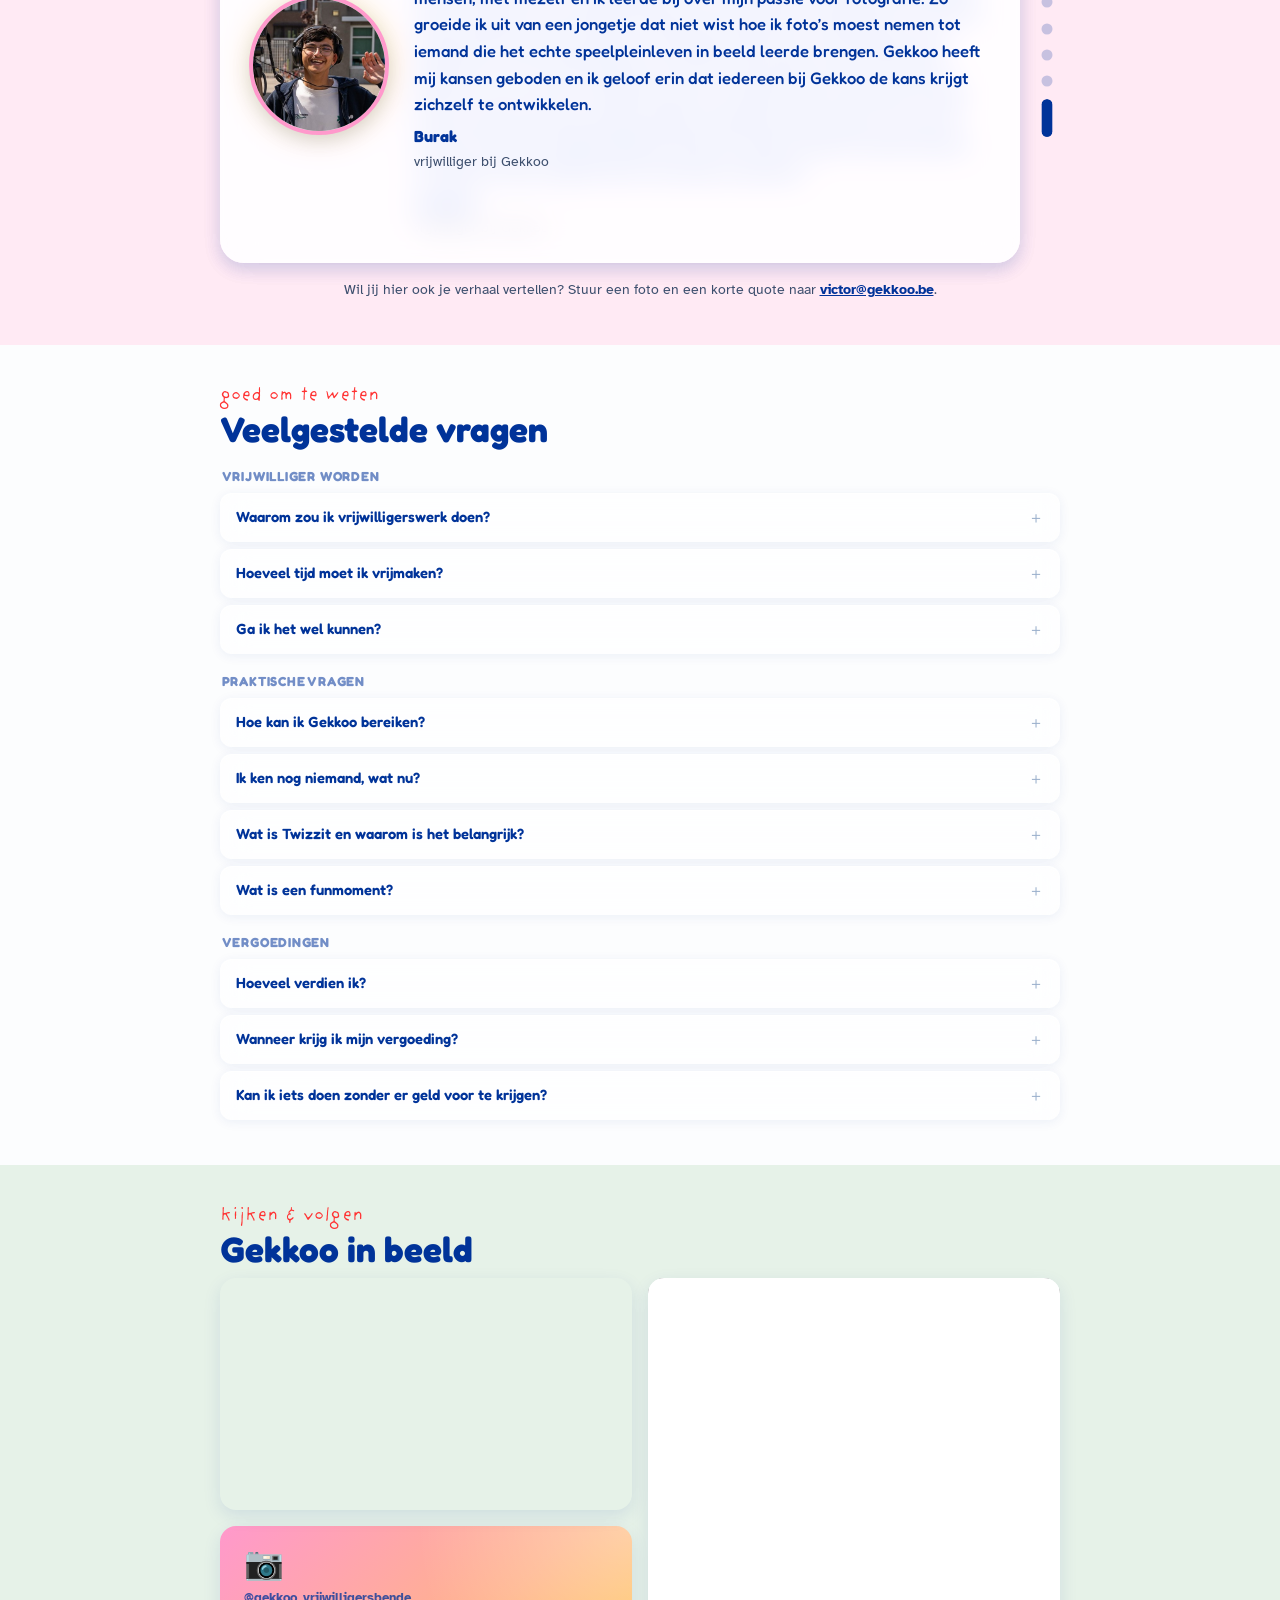
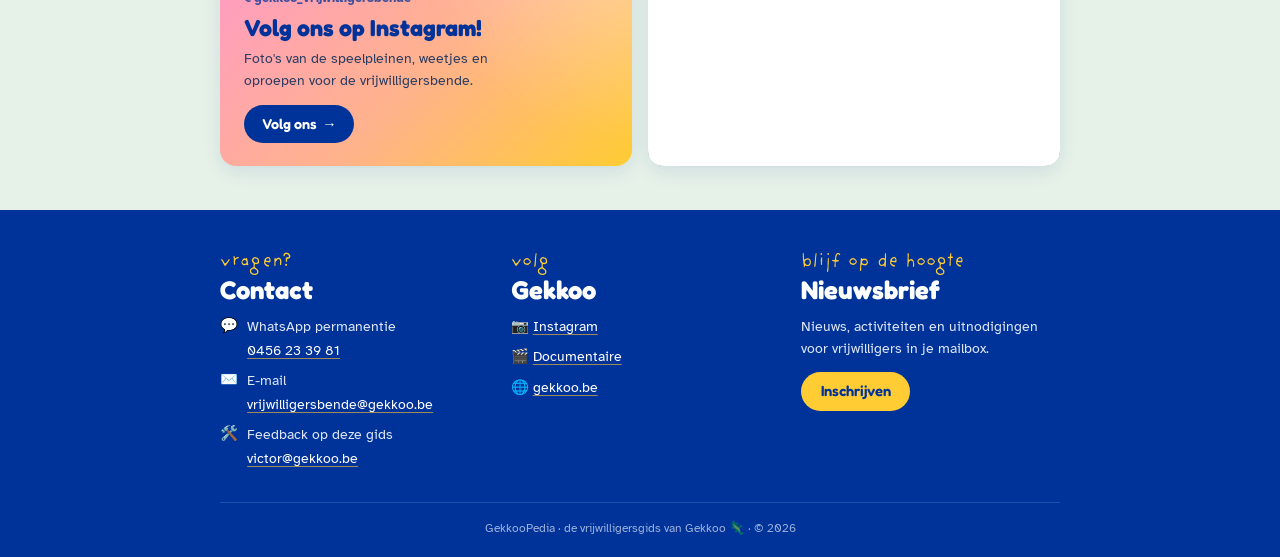
==== commit 6b7d2d3c: "Carrousel: foto van Alina i.p.v. initiaal (v73) Co-Authored-By: Claude Opus 5.5 <noreply@anthropic.c" ====
--- a/index.html
+++ b/index.html
@@ -269,7 +269,7 @@
             <figcaption class="spot-who"><strong>Luna</strong>vrijwilliger bij Gekkoo</figcaption>
           </figure>
           <figure class="spotlight" role="group" aria-roledescription="dia" aria-label="3 van 5: Alina">
-            <div class="spot-photo spot-initial" aria-hidden="true">A</div>
+            <img class="spot-photo" src="alina.jpg" alt="Alina staat lachend op de trap en maakt met beide handen een peace-teken naar de camera boven haar" width="420" height="420" loading="lazy">
             <blockquote class="spot-quote">
               <p>Wat begon als gewoon iets nieuws proberen, is uiteindelijk iets geworden waar ik met heel veel liefde naar terugkijk. Bij Gekkoo heb ik zoveel kinderen leren kennen, maar ook mezelf beter leren kennen. De kleine momenten, de lachende gezichten en de herinneringen die je samen maakt, zijn voor mij het mooiste aan vrijwilliger zijn. Ik ben heel blij dat ik ooit de stap naar Gekkoo heb gezet.</p>
             </blockquote>
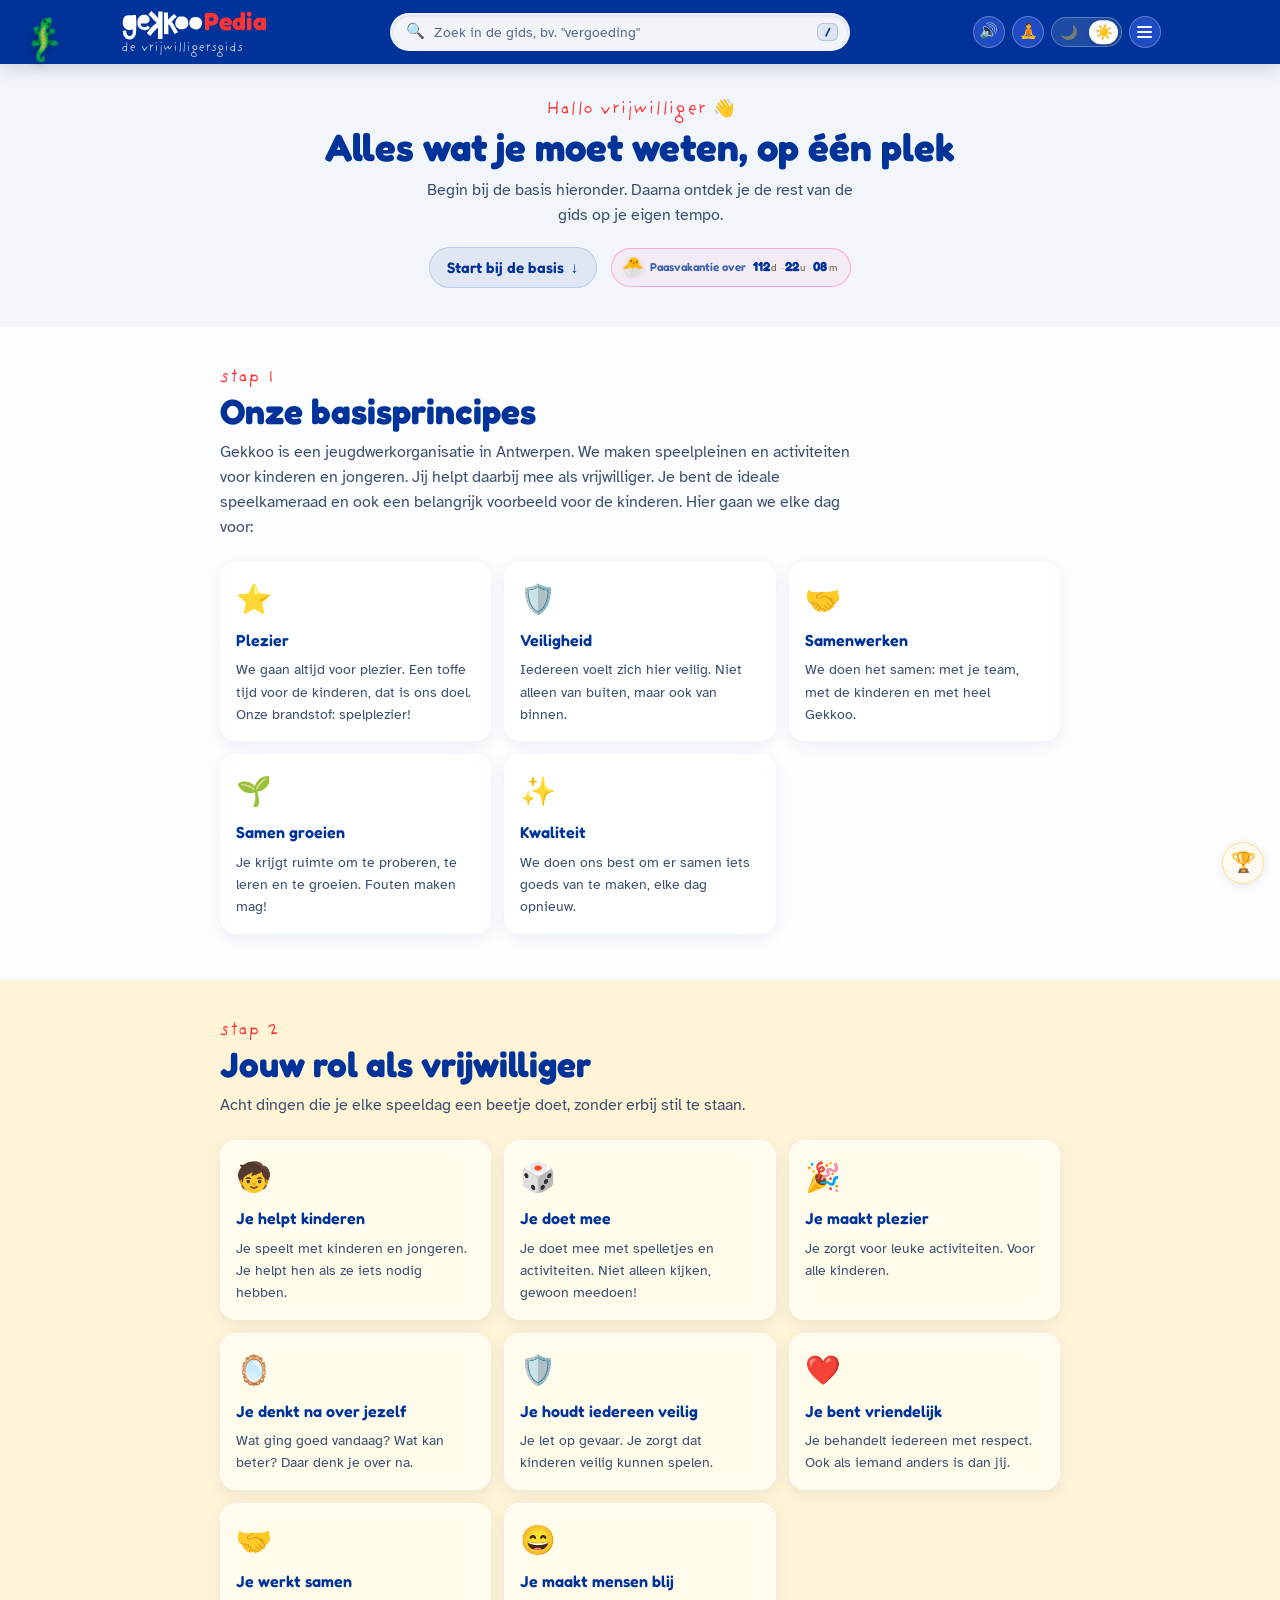
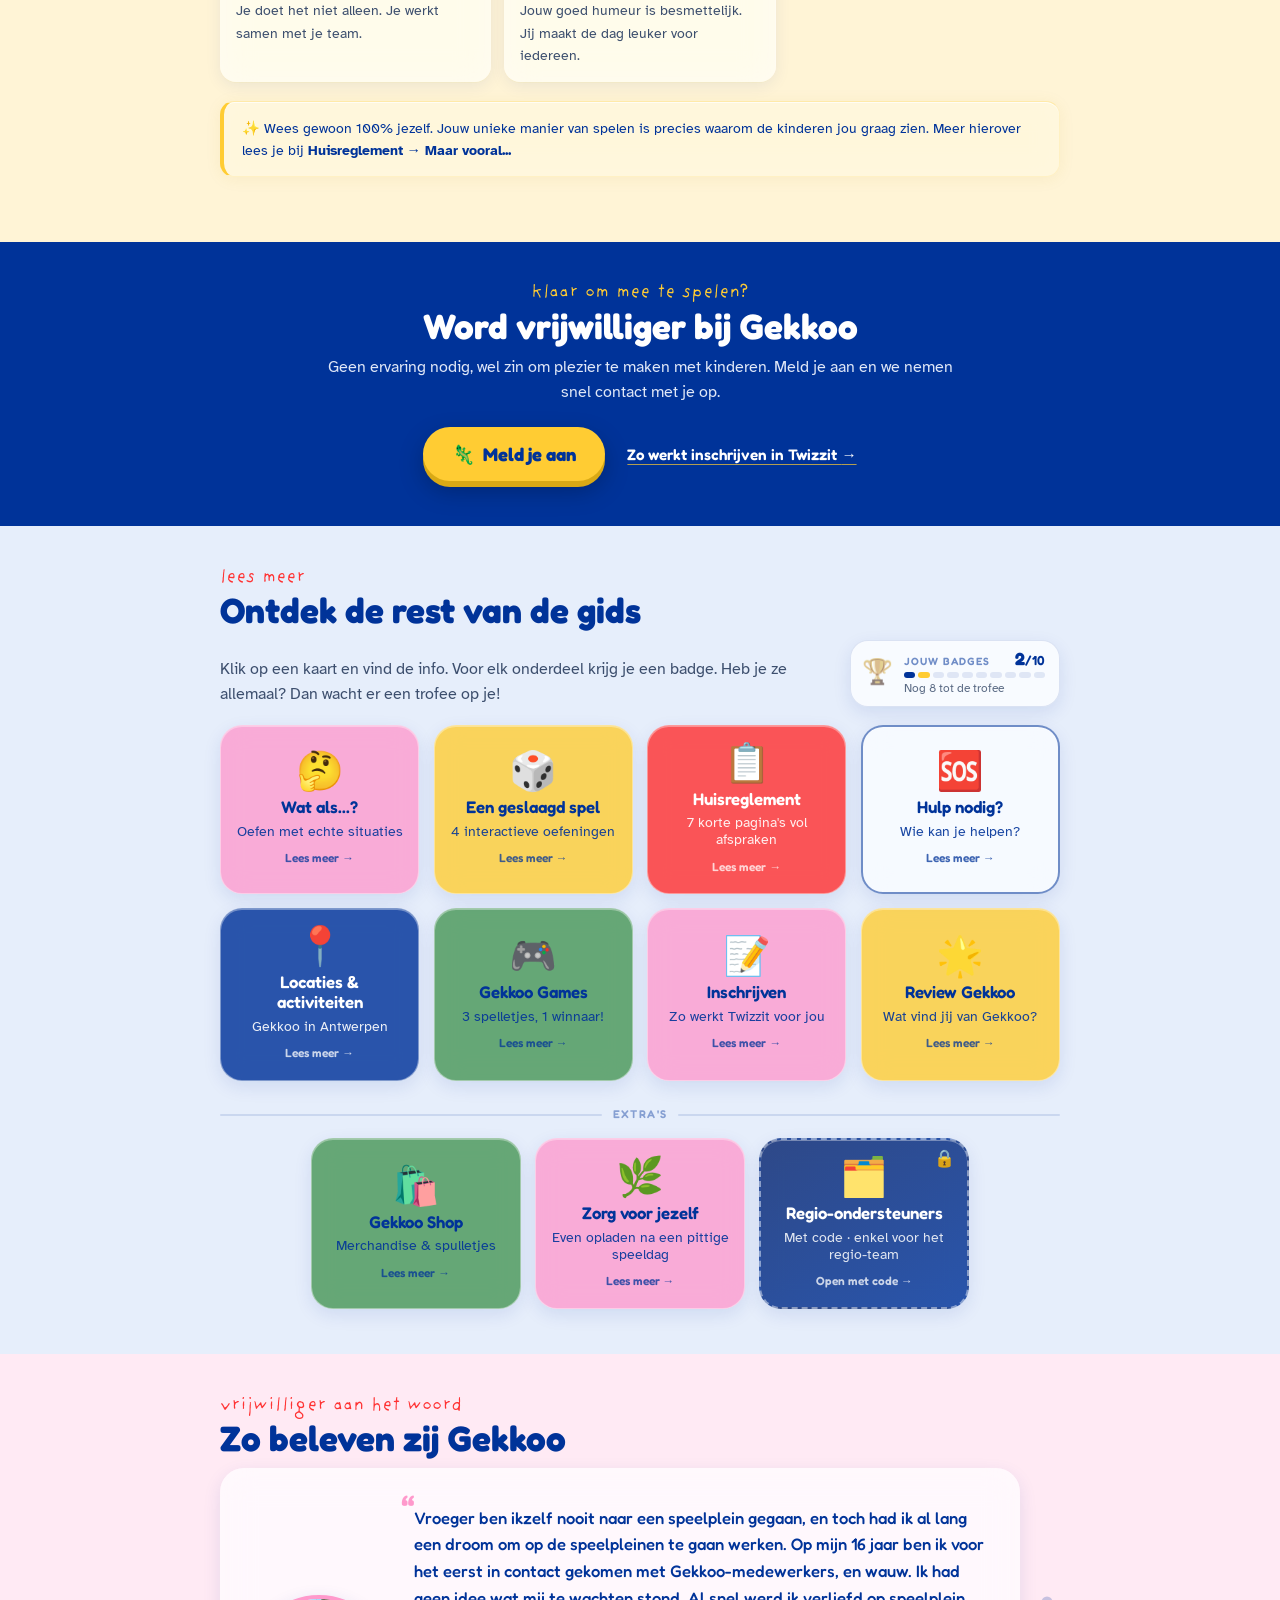
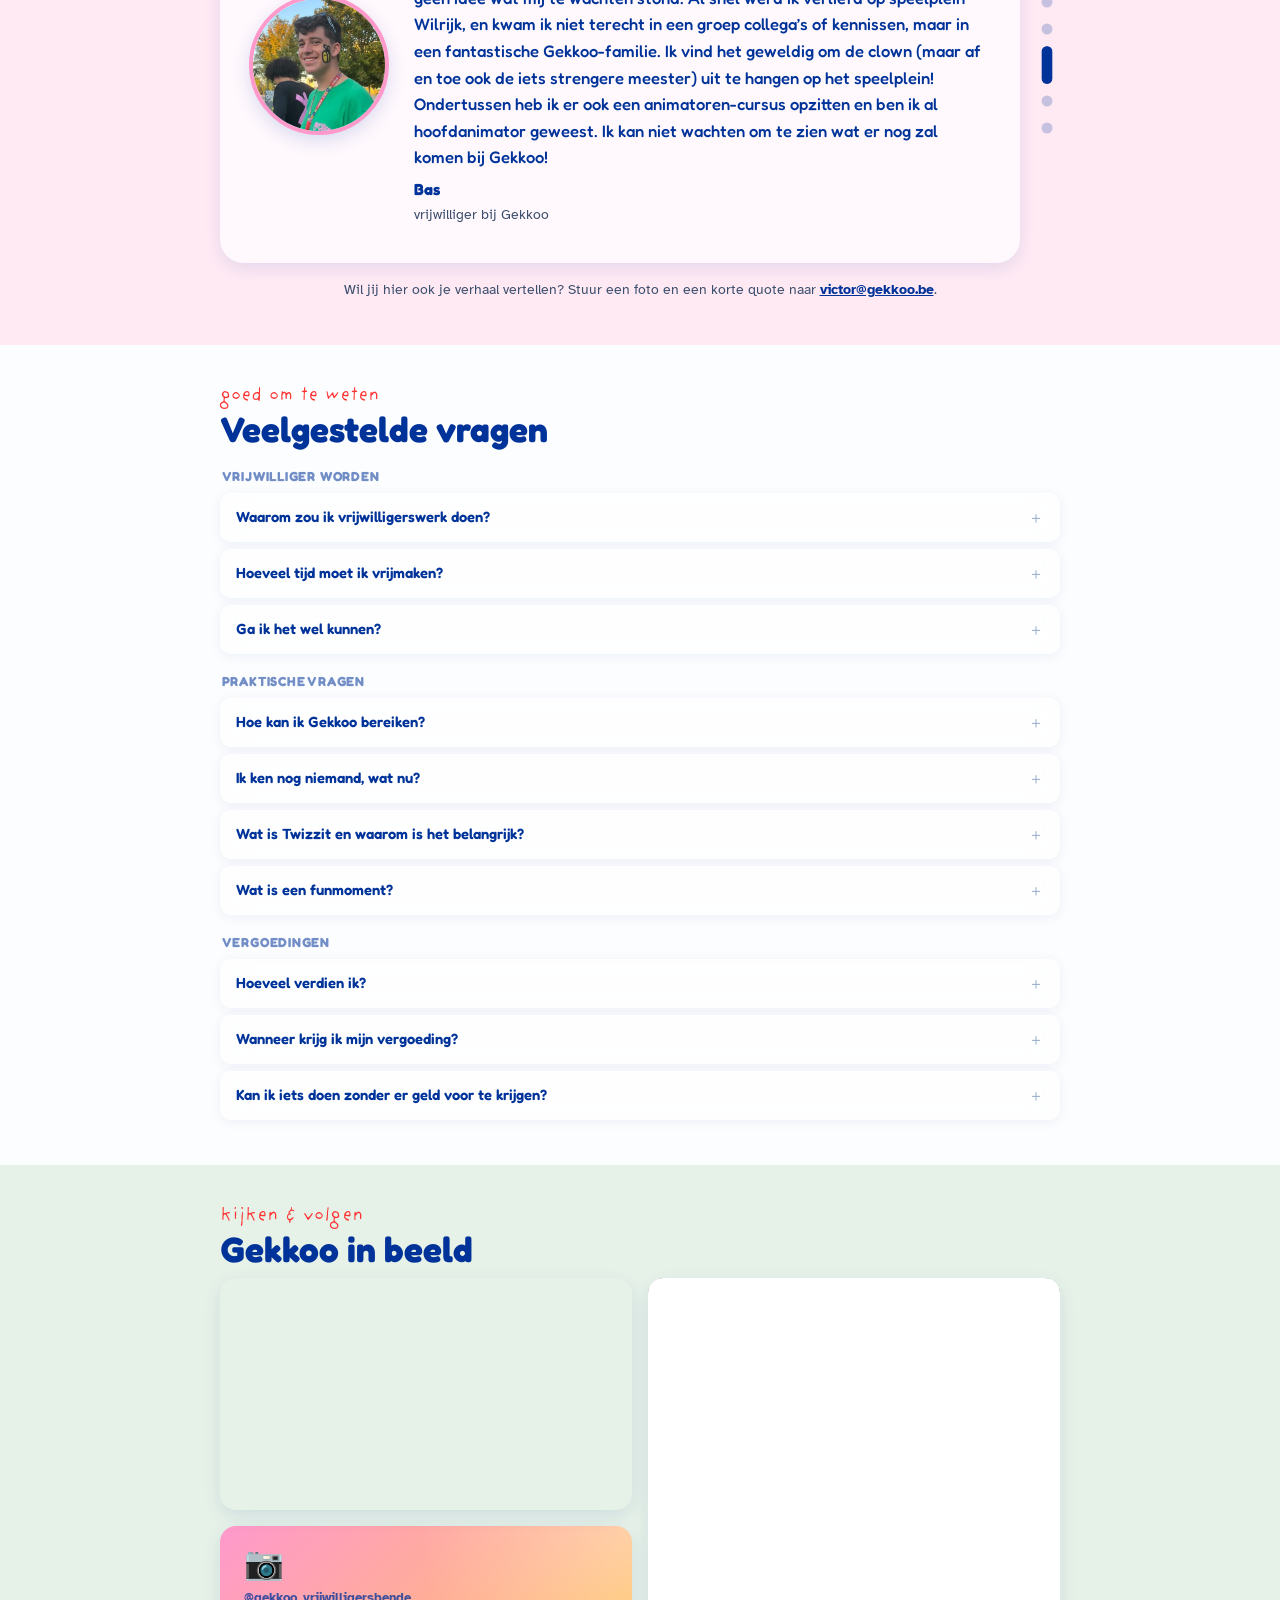
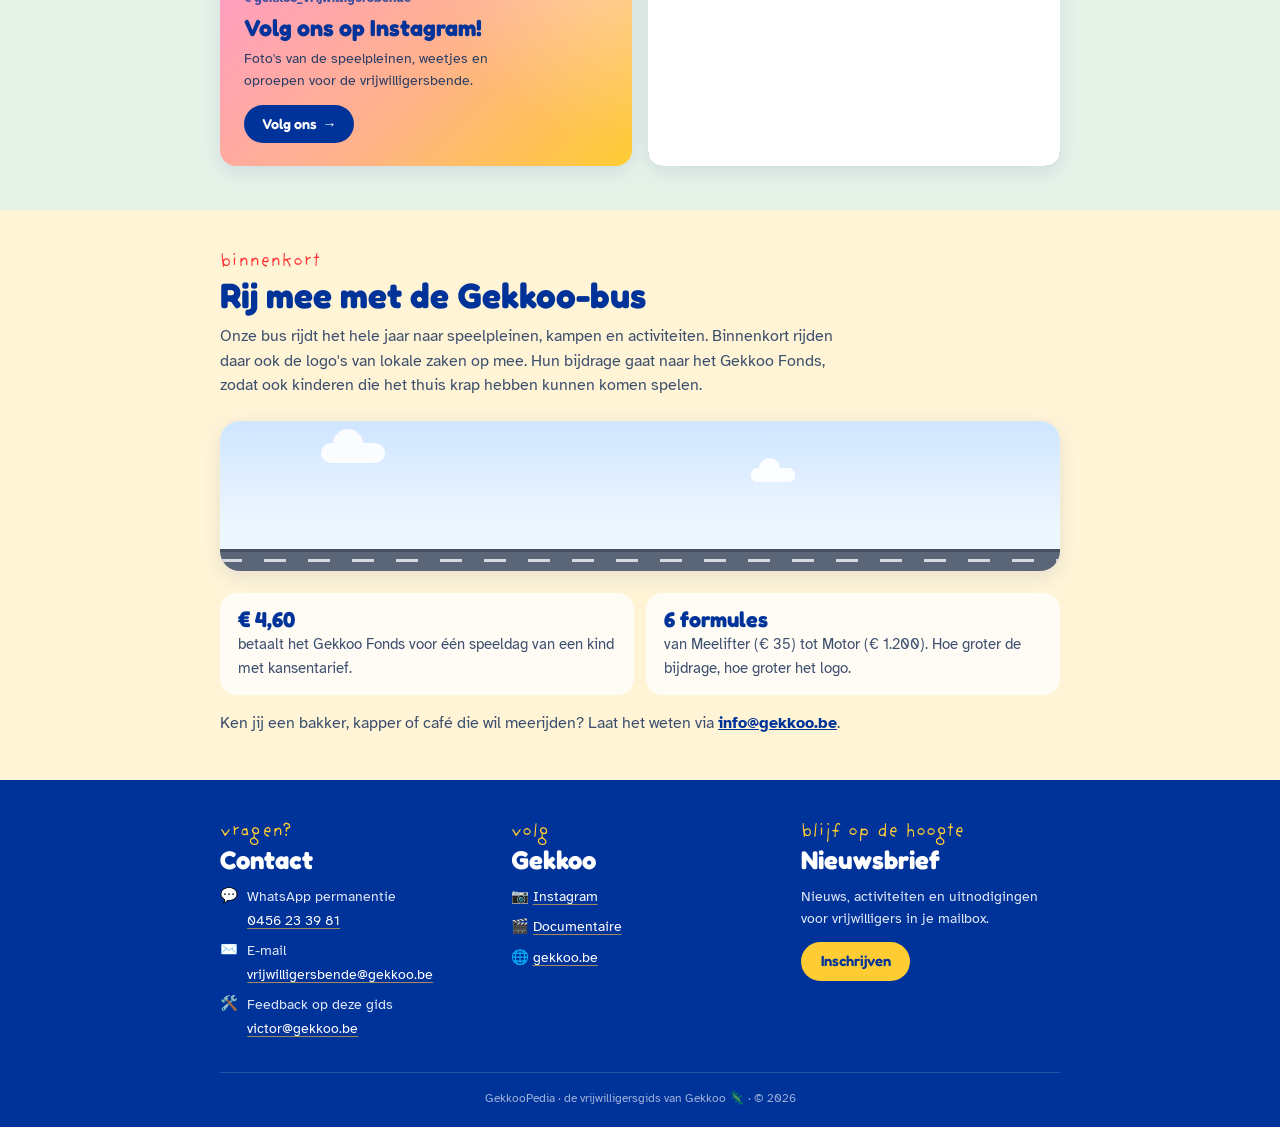
==== commit 1aea6208: "Teaser onderaan de homepage: rijdende Gekkoo-bus met sponsorlogo's (v74) Co-Authored-By: Claude Opus" ====
--- a/index.html
+++ b/index.html
@@ -389,6 +389,53 @@
         </div>
       </div>
     </div>
+
+    <!-- Teaser: sponsoring van de Gekkoo-bus -->
+    <div class="hub-block hb-gold hub-extra" id="hub-bus" data-search-title="De Gekkoo-bus (binnenkort)" data-search-icon="🚐">
+      <p class="kicker">binnenkort</p>
+      <h2 class="block-title">Rij mee met de Gekkoo-bus</h2>
+      <p class="block-lead">Onze bus rijdt het hele jaar naar speelpleinen, kampen en activiteiten. Binnenkort rijden daar ook de logo's van lokale zaken op mee. Hun bijdrage gaat naar het Gekkoo Fonds, zodat ook kinderen die het thuis krap hebben kunnen komen spelen.</p>
+
+      <div class="bus-scene" aria-hidden="true">
+        <div class="bus-sky">
+          <span class="bus-cloud bus-cloud--a"></span>
+          <span class="bus-cloud bus-cloud--b"></span>
+        </div>
+        <div class="bus-drive">
+          <span class="bus-puff"></span><span class="bus-puff"></span><span class="bus-puff"></span>
+          <svg class="bus-svg" viewBox="0 0 240 104" width="240" height="104">
+            <path class="bus-body" d="M10 26Q10 12 24 12H164Q177 12 186 22L212 52Q229 55 232 70V84Q232 92 224 92H18Q10 92 10 84Z"/>
+            <path class="bus-window" d="M170 20H183Q186 20 188 23L207 49H170Z"/>
+            <rect class="bus-window" x="16" y="20" width="16" height="22" rx="3"/>
+            <rect class="bus-trim" x="10" y="80" width="222" height="12" rx="4"/>
+            <svg class="bus-logo" x="46" y="15" width="100" height="36" viewBox="15 130 935 340"><path d="m207.58,225.16c-.71-8.02-1.16-17.39-1.93-25.41-.18-1.78-2.04-14.44-2.04-14.44-4.6.87-9.48.94-14.14,1.32-8.61.7-20.13.65-29.44,1.54,0,0-.01,2.8-.02,3.78,0,0-6.77-.99-7.61-1.15-4.79-.91-9.41-2.18-14.28-2.61-11.35-1.01-23.31-.34-34.38,2.36-7.71,2.18-15.03,4.86-21.02,10.27-5.45,4.97-11.61,11.29-14.91,17.93-3.73,7.54-5.91,16.27-7.67,24.4-2.13,9.75-3.16,19.72-3.08,29.71.09,9.95,1.15,19.89,4.1,29.43,2.2,7.13,20.38,33.93,27.07,38.66,6.14,4.36,13.9,7.31,21.18,9.27,9.68,2.6,20.44,3.67,30.47,2.98,4.82-.35,9.47-2.21,14.08-3.52,1.04-.28,15.43-4.45,15.42-4.04-.11,2.26.06,9.93-.11,12.17-.56,7.46.58,12.46-.18,19.92-.74,7.16-3.57,22.44-7.38,29.05,0,0-14.8,12.77-21.81,13.44-3.72.36-16.04.17-19.44-1.65-3.46-1.84-10.06-8.12-12.24-11.18l-8.09-13.35-3.95-16.98c-.74-5.29-2.85-16.64-2.85-16.64-11.8,1.31-18.75.42-30.49,2.26-1.3.19-5.54.15-5.4,1.77.36,4.15.97,8.28,1.52,12.4.94,7.32,4.77,30.57,6.7,34.41,2.89,7.43,8.69,14.17,13.42,20.47,5.4,7.34,10.5,14.77,18.61,19.43,5.83,3.63,10.73,4.83,17.43,5.51,8.16.84,20.29,4.14,28.27,2.25,16.52-3.86,23.26-8.53,34.19-16.86,5.66-4.35,10.21-10.82,14.65-16.49,4.25-5.41,10.09-17.69,11.27-24.38,1.96-11.34,1.84-14.62,2.61-26.12,1.87-27.99,2.5-56.08,3.12-84.13.53-22.81-.33-44.72-.56-47.46-.48-5.69-.23-5.72-1.08-18.33"/><path d="m346.46,343l3.96-4.73c2.77-3.92,6.1-7.22,9.68-12.81-8.89-7.35-16.61-13.72-25.49-21.06-2.37,1.85-1.05,2.9-9.11,10.31,0,0-4.5,5.22-12.63,6.65-7.19,1.27-23.28-1.47-23.28-1.47,0,0-10.45-4.1-14.85-6.38-5.87-3.05-10.41-8.23-14.31-12.95.3-.6-3.33-18.16-3.77-18.49v-.3c22.04.2,53.94-1.35,64.24-1.87,10.16-.48,17.53-6.43,17.53-6.43.26-.61,7.39-5.46,7.39-5.46l6.89-8.21s4.25-10.95,5.48-16.72c.04-4.03-4.34-28.23-7.31-31.08l-8.34-10.67c-4.07-4.16-16.79-12.2-21.9-14.28l-4.7-2.04s-7.75-.95-10.88-1.08c-8.75-.35-16.24-1-24.45-.22-3.9-.04-11.27,3.62-14.67,5.46-13.99,7.54-22.79,14.78-31.15,26.23,0,0-.55,2.05-.89,2.25,0,0-8.98,21.12-11.08,31.73-.1,23.37-5.67,48.37,8.7,69.32.91,1.32,10.54,14.32,16.01,18.12l6.5,3.72c24.15,14.17,61.17,22.75,86.89,6.24l5.53-3.78Z"/><path d="m454.3,220.27c-.48,0-4.68-4.54-4.68-4.54-15.84-17.93-22.68-26.56-39.8-43.28l-10.38-10.51s-10.44-10.3-17.13-15.94c-.43-.48-5.97-5.31-5.97-5.5l-30.78,40.09c.64.44,1.2.93,1.67,1.53,0,0,15.32,14.23,22.1,20.84,0,0,42.96,48.29,67.59,68.63-17.43,14.95-38.5,28.96-53.5,46.22-16.66,19.17-41.72,50.26-56.83,70.64l37.88,33.02c24.12-32.38,56.67-70.87,87.85-96.78-1.5,33.97-1.39,95.91-1.7,129.89l50.55.46c3.31-99.47.89-214.39,1.75-308.3l-47.29-.43-.02,1.89s-1.11,48.07-1.33,72.1"/><path d="m789.16,268.08c-.17-4.5-1.33-8.92-1.72-13.41-.42-4.86-1.16-9.44-2.98-13.98-2.69-6.67-6.23-13.13-11.32-18.32-2.73-2.8-5.97-4.84-9.29-6.88-4.39-2.73-8.91-5.34-13.55-7.65-4.02-2-8.6-2.98-13-3.76-9.07-1.62-18.2-1.91-27.4-1.8-7.73.09-15.65,1.76-22.88,4.51-9.16,3.47-18.24,8.74-23.84,16.92-5.78,8.49-10.47,17.73-13.67,27.47-3.35,10.17-5.34,20.62-4.76,31.35.55,10.51,3.37,20.84,8.64,30.01,2.09,3.63,4.54,7.03,7.34,10.16,1.23,1.39,2.44,3.21,3.88,4.34,1.65,1.32,3.31,2.63,4.97,3.95,3.11,2.44,6.39,4.46,9.77,6.59,6.11,3.81,13.41,5.18,20.4,6.72,3.68.79,7.16,1.07,10.9,1.1,4.97.05,9.95.17,14.93-.01,1.73-.05,3.27-.57,4.93-1,2.55-.72,5.13-1.41,7.66-2.13,2.49-.69,4.98-1.34,7.47-1.99,2.29-.61,4.76-1,6.89-2.06,2.32-1.15,4.6-2.38,6.8-3.75,4.26-2.57,8.51-5.24,12.32-8.46,3.74-3.16,6.28-6.99,8.73-11.15,2.09-3.58,4.08-7.25,5.93-10.99,1.44-2.88,2.71-5.75,3.2-8.93,1.39-8.93-.07-17.91-.36-26.84-.19-4.65.14,4.6,0,0"/><path d="m941.75,258.17c-2.45-6.12-3.26-12.42-6.47-18.38-3.78-6.97-8.82-13.17-15.66-17.71-27.53-15.72-63.84-21.66-92.42-1.72l-9.82,8.87-.67,1.02c-9.41,13.46-14.1,31.34-15.17,39.31-.86,6.46.34,13.51,1.2,19.93,1.32,9.67,5.22,14.66,7.89,21.69,3.24,5.17,6.67,10.2,10.66,14.9,4.71,5.5,9.66,8.45,16.33,11.55,4.57,2.11,9.29,4.43,14.18,5.84,2.72.81,6.68,2.57,9.57,2.41,13.11,1.66,26.15,2.87,38.78-1.59,9.15-3.24,16.58-7.58,22.46-15.01,4.62-5.79,9.18-11.96,12.55-18.49,3.51-6.78,4.58-14.17,5.84-21.49,1.01-5.85,1.91-11.38,1.9-17.33.01-2.82.15-5.66,0-8.48-.09-1.83-1.04-3.56-1.13-5.3-.2-.5.03.53,0,0"/><path d="m670.94,369.81c-11.82-21.01-45.83-80.86-45.83-80.86,0,0-10.03-15.2-10.5-16.05-3.37-4.46-5.9-9.3-9.45-13.67,7.81-7.61,9.88-9.88,9.88-9.88l13.81-14.12c5.13-5.09,10.64-10.1,16.39-14.45.24-.23,5.1-4.93,5.1-4.93,0,0,8.08-6.57,11.29-9.87l-29.32-31.59c-2.54,2.38-11.3,9.86-11.3,9.86,0,0-4.92,4.75-5.53,5.32l-13.4,11.59s-25.5,27.17-36.54,38.26c.02-2.27-1.18-25.97-1.18-25.97-.9-21.47-.62-44.12-1.51-56.46l-44.8-.41c-1.73,18.45,1.66,97.76,1.65,98.95,0,0-.09,85.84-.62,143.93l49.73.73c.32-35-2.21-66.77-1.89-101.78l7.6-8.17c2,2.99,6.43,8.97,6.43,8.97.35.37,3.18,5.38,4.27,6.8l5.33,9.29,29.15,51.53c5.09,9.13,18.24,31.97,18.46,32.22l37.53-20.88c-.37-1.01-.84-1.5-1.2-2.3,0,0-2.34-3.92-3.56-6.07"/></svg>
+            <rect x="40" y="55" width="20" height="14" rx="2" fill="#EA0000"/>
+            <rect x="63" y="55" width="11" height="8" rx="1.5" fill="#FF99CC"/>
+            <rect x="77" y="55" width="11" height="8" rx="1.5" fill="#FF99CC"/>
+            <rect x="63" y="66" width="11" height="8" rx="1.5" fill="#cfd8ea"/>
+            <rect x="77" y="66" width="11" height="8" rx="1.5" fill="#FF99CC"/>
+            <rect x="92" y="55" width="13" height="10" rx="1.5" fill="#479554"/>
+            <rect x="108" y="55" width="13" height="10" rx="1.5" fill="#479554"/>
+            <rect x="92" y="68" width="13" height="10" rx="1.5" fill="#479554"/>
+            <rect x="125" y="55" width="16" height="11" rx="1.5" fill="#FFCC33"/>
+            <rect x="125" y="68" width="16" height="11" rx="1.5" fill="#FFCC33"/>
+            <rect x="108" y="68" width="13" height="10" rx="1.5" fill="#1E3354"/>
+            <rect x="174" y="58" width="16" height="3" rx="1.5" class="bus-handle"/>
+            <circle cx="228" cy="68" r="3.5" fill="#FFCC33"/>
+            <rect x="11" y="56" width="5" height="12" rx="2" fill="#EA0000"/>
+            <g class="bus-wheel" transform="translate(52 92)"><g class="bus-spin"><circle r="13" class="bus-tyre"/><circle r="6.5" class="bus-hub"/><path d="M0-6.5V6.5M-6.5 0H6.5" class="bus-spoke"/></g></g>
+            <g class="bus-wheel" transform="translate(190 92)"><g class="bus-spin"><circle r="13" class="bus-tyre"/><circle r="6.5" class="bus-hub"/><path d="M0-6.5V6.5M-6.5 0H6.5" class="bus-spoke"/></g></g>
+          </svg>
+        </div>
+        <div class="bus-road"></div>
+      </div>
+
+      <div class="bus-facts">
+        <p class="bus-fact"><strong>€ 4,60</strong> betaalt het Gekkoo Fonds voor één speeldag van een kind met kansentarief.</p>
+        <p class="bus-fact"><strong>6 formules</strong> van Meelifter (€ 35) tot Motor (€ 1.200). Hoe groter de bijdrage, hoe groter het logo.</p>
+      </div>
+      <p class="bus-call">Ken jij een bakker, kapper of café die wil meerijden? Laat het weten via <a href="mailto:info@gekkoo.be">info@gekkoo.be</a>.</p>
+    </div>
   </section>
 
   <!-- WAT ALS -->
--- a/style.css
+++ b/style.css
@@ -445,6 +445,77 @@
     .spot-photo{width:110px;height:110px;}
     .spot-quote::before{left:50%;transform:translateX(-50%);top:-1.6rem;opacity:.5;}
   }
+
+  /* Teaser: de Gekkoo-bus rijdt door het beeld */
+  .bus-scene{
+    position:relative;height:150px;margin:0 0 1.4rem;overflow:hidden;
+    border-radius:20px;background:linear-gradient(#cfe6ff 0%,#eef6ff 70%);
+    box-shadow:var(--shadow);
+  }
+  .bus-cloud{position:absolute;width:64px;height:20px;border-radius:20px;background:#fff;opacity:.9;animation:bus-cloud 38s linear infinite;}
+  .bus-cloud::before{content:'';position:absolute;width:30px;height:30px;border-radius:50%;background:inherit;left:12px;top:-14px;}
+  .bus-cloud--a{top:22px;left:12%;}
+  .bus-cloud--b{top:44px;left:62%;transform:scale(.7);animation-duration:52s;animation-delay:-20s;}
+  @keyframes bus-cloud{from{translate:0 0;}to{translate:-60vw 0;}}
+  .bus-road{
+    position:absolute;left:0;right:0;bottom:0;height:22px;background:#5b6578;
+    box-shadow:inset 0 3px 0 #48505f;
+  }
+  .bus-road::after{
+    content:'';position:absolute;left:0;right:0;top:10px;height:3px;
+    background:repeating-linear-gradient(90deg,#fff 0 22px,transparent 22px 44px);opacity:.75;
+  }
+  .bus-drive{
+    position:absolute;z-index:1;bottom:19px;left:-260px;
+    animation:bus-drive 11s linear infinite;
+  }
+  @keyframes bus-drive{from{left:-260px;}to{left:100%;}}
+  .bus-svg{display:block;width:240px;height:auto;animation:bus-bob .45s ease-in-out infinite alternate;overflow:visible;}
+  @keyframes bus-bob{from{transform:translateY(0);}to{transform:translateY(-1.5px);}}
+  .bus-body{fill:#fff;stroke:#1E3354;stroke-width:2;}
+  .bus-window{fill:#9fc3e8;stroke:#1E3354;stroke-width:1.5;}
+  .bus-trim{fill:#2b2f38;}
+  .bus-handle{fill:#2b2f38;}
+  .bus-logo{fill:#1D2E9C;}
+  .bus-tyre{fill:#22252c;}
+  .bus-hub{fill:#b9c0cc;}
+  .bus-spoke{stroke:#5b6578;stroke-width:2;}
+  .bus-spin{transform-box:fill-box;transform-origin:center;animation:bus-spin .6s linear infinite;}
+  @keyframes bus-spin{to{transform:rotate(360deg);}}
+  .bus-puff{
+    position:absolute;left:-4px;bottom:16px;width:12px;height:12px;border-radius:50%;
+    background:rgba(120,130,150,.45);animation:bus-puff 1.2s ease-out infinite;opacity:0;
+  }
+  .bus-puff:nth-child(2){animation-delay:.4s;}
+  .bus-puff:nth-child(3){animation-delay:.8s;}
+  @keyframes bus-puff{0%{opacity:.8;transform:translate(0,0) scale(.5);}100%{opacity:0;transform:translate(-34px,-10px) scale(1.6);}}
+  .bus-facts{display:grid;grid-template-columns:1fr 1fr;gap:.8rem;margin:0 0 1rem;}
+  .bus-fact{
+    margin:0;padding:.9rem 1.1rem;border-radius:16px;
+    background:rgba(255,255,255,.75);color:#3d4f6e;font-size:.95rem;
+  }
+  .bus-fact strong{display:block;font-family:'Fredoka',sans-serif;font-size:1.35rem;color:var(--navy);line-height:1.2;}
+  .bus-call{margin:0;color:#3d4f6e;}
+  .bus-call a{color:var(--navy);font-weight:700;white-space:nowrap;}
+  @media (max-width:540px){
+    .bus-scene{height:120px;}
+    .bus-svg{width:180px;}
+    .bus-drive{animation-duration:8s;}
+    .bus-facts{grid-template-columns:1fr;}
+  }
+  @media (prefers-reduced-motion:reduce){
+    .bus-drive{animation:none;left:50%;transform:translateX(-50%);}
+    .bus-svg,.bus-spin,.bus-cloud{animation:none;}
+    .bus-puff{display:none;}
+  }
+  body[data-theme="dark"] .bus-scene{background:linear-gradient(#0b1530 0%,#1a2650 75%);}
+  body[data-theme="dark"] .bus-cloud{background:#2c3a66;}
+  body[data-theme="dark"] .bus-road{background:#2a3044;box-shadow:inset 0 3px 0 #1f2433;}
+  body[data-theme="dark"] .bus-fact{background:rgba(255,255,255,.06);color:#c8d3ec;}
+  body[data-theme="dark"] .bus-fact strong{color:var(--d-gold);}
+  body[data-theme="dark"] .bus-call{color:#c8d3ec;}
+  body[data-theme="dark"] .bus-call a{color:var(--d-gold);}
+  body[data-theme="dark"] #hub-bus .kicker{color:var(--d-gold);}
 
   .hub-block.faq-section,.hub-block.hub-extra{margin:0;text-align:left;}
   /* Kop van 'Ontdek de gids': tekst links, badge-kaartje rechts */
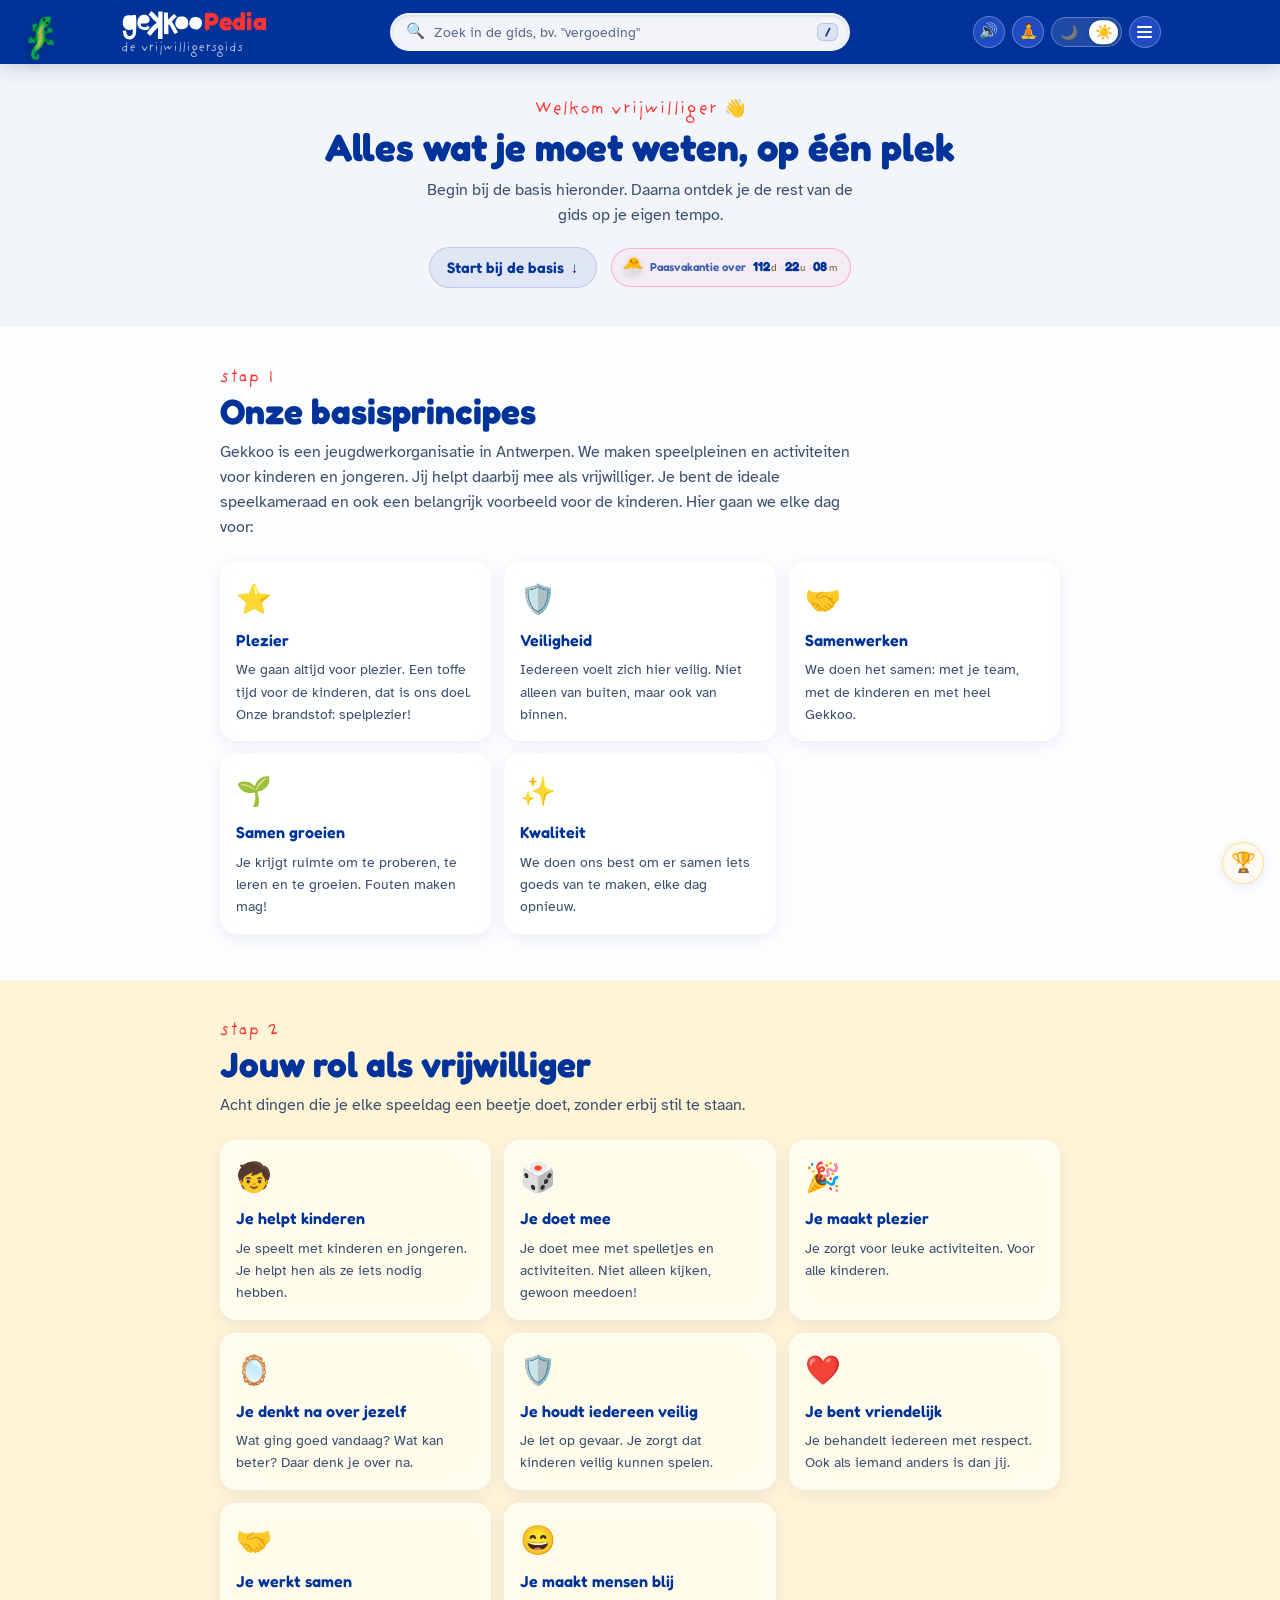
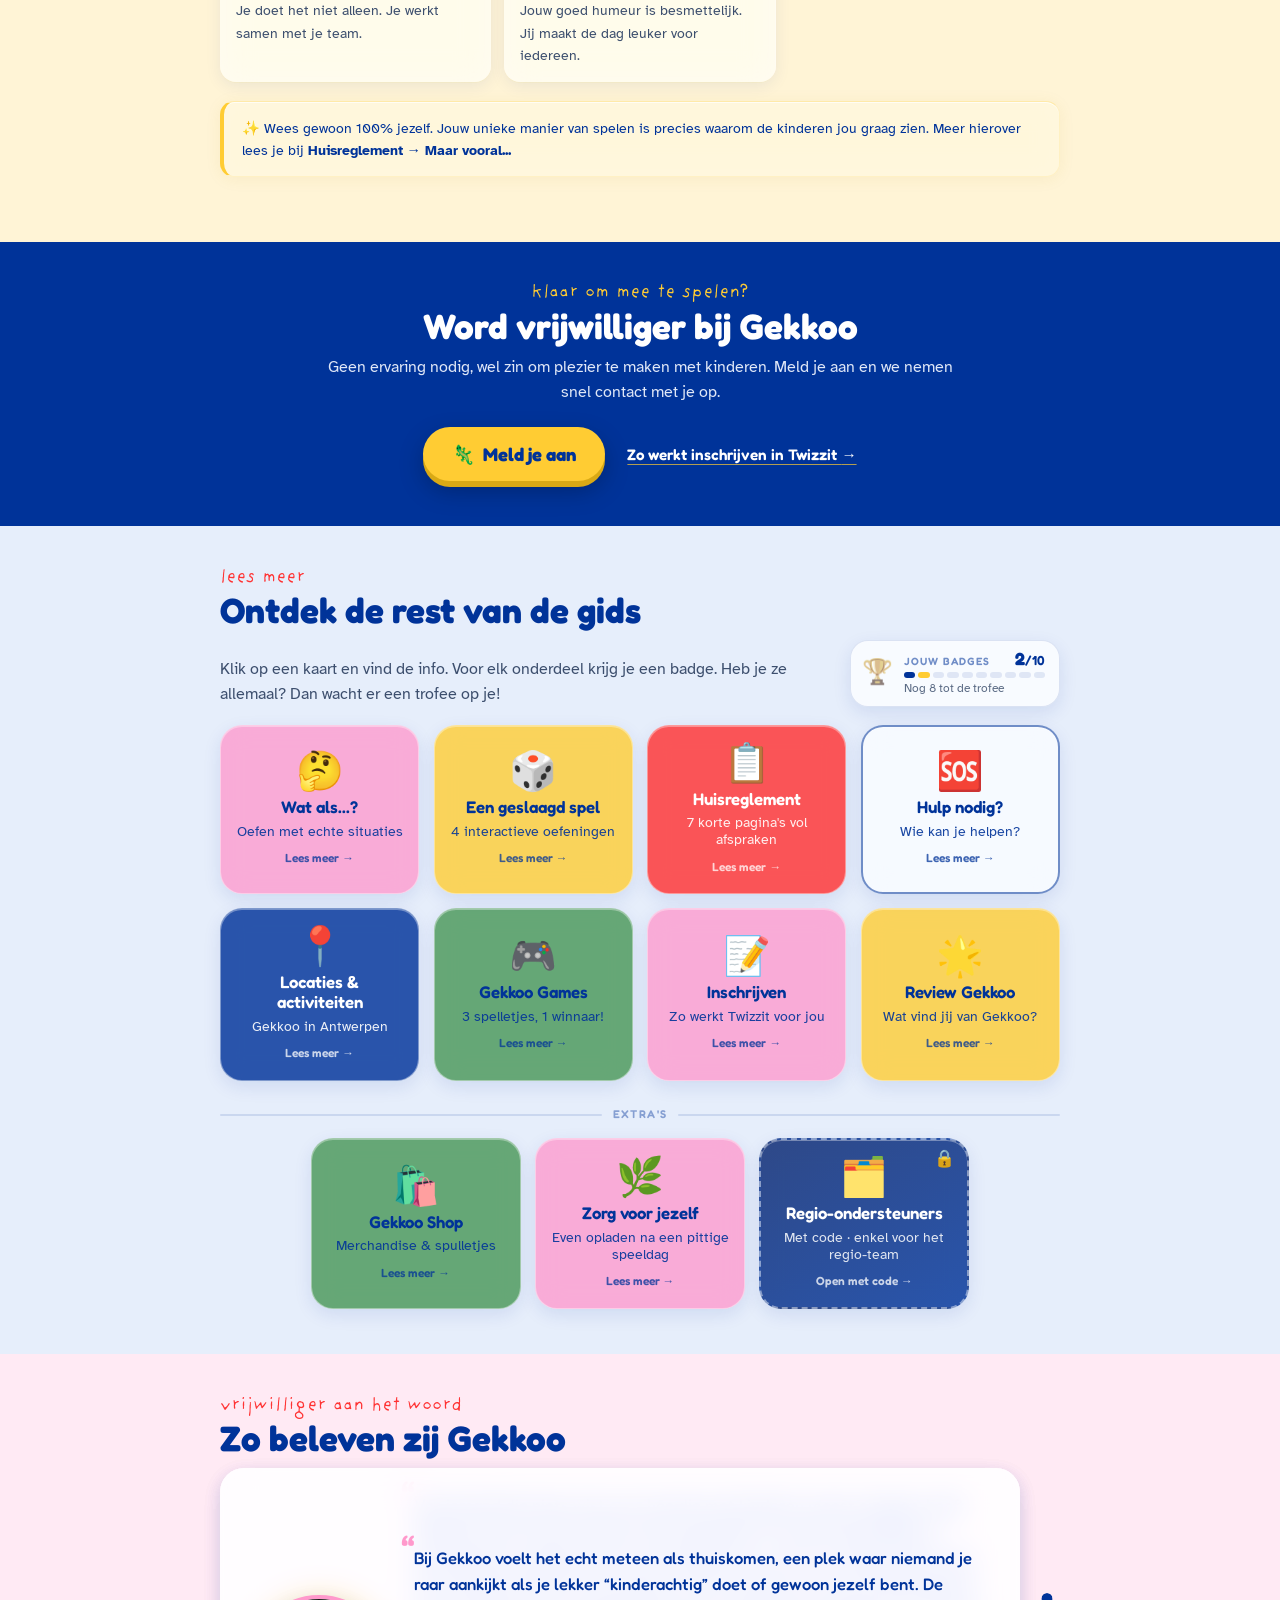
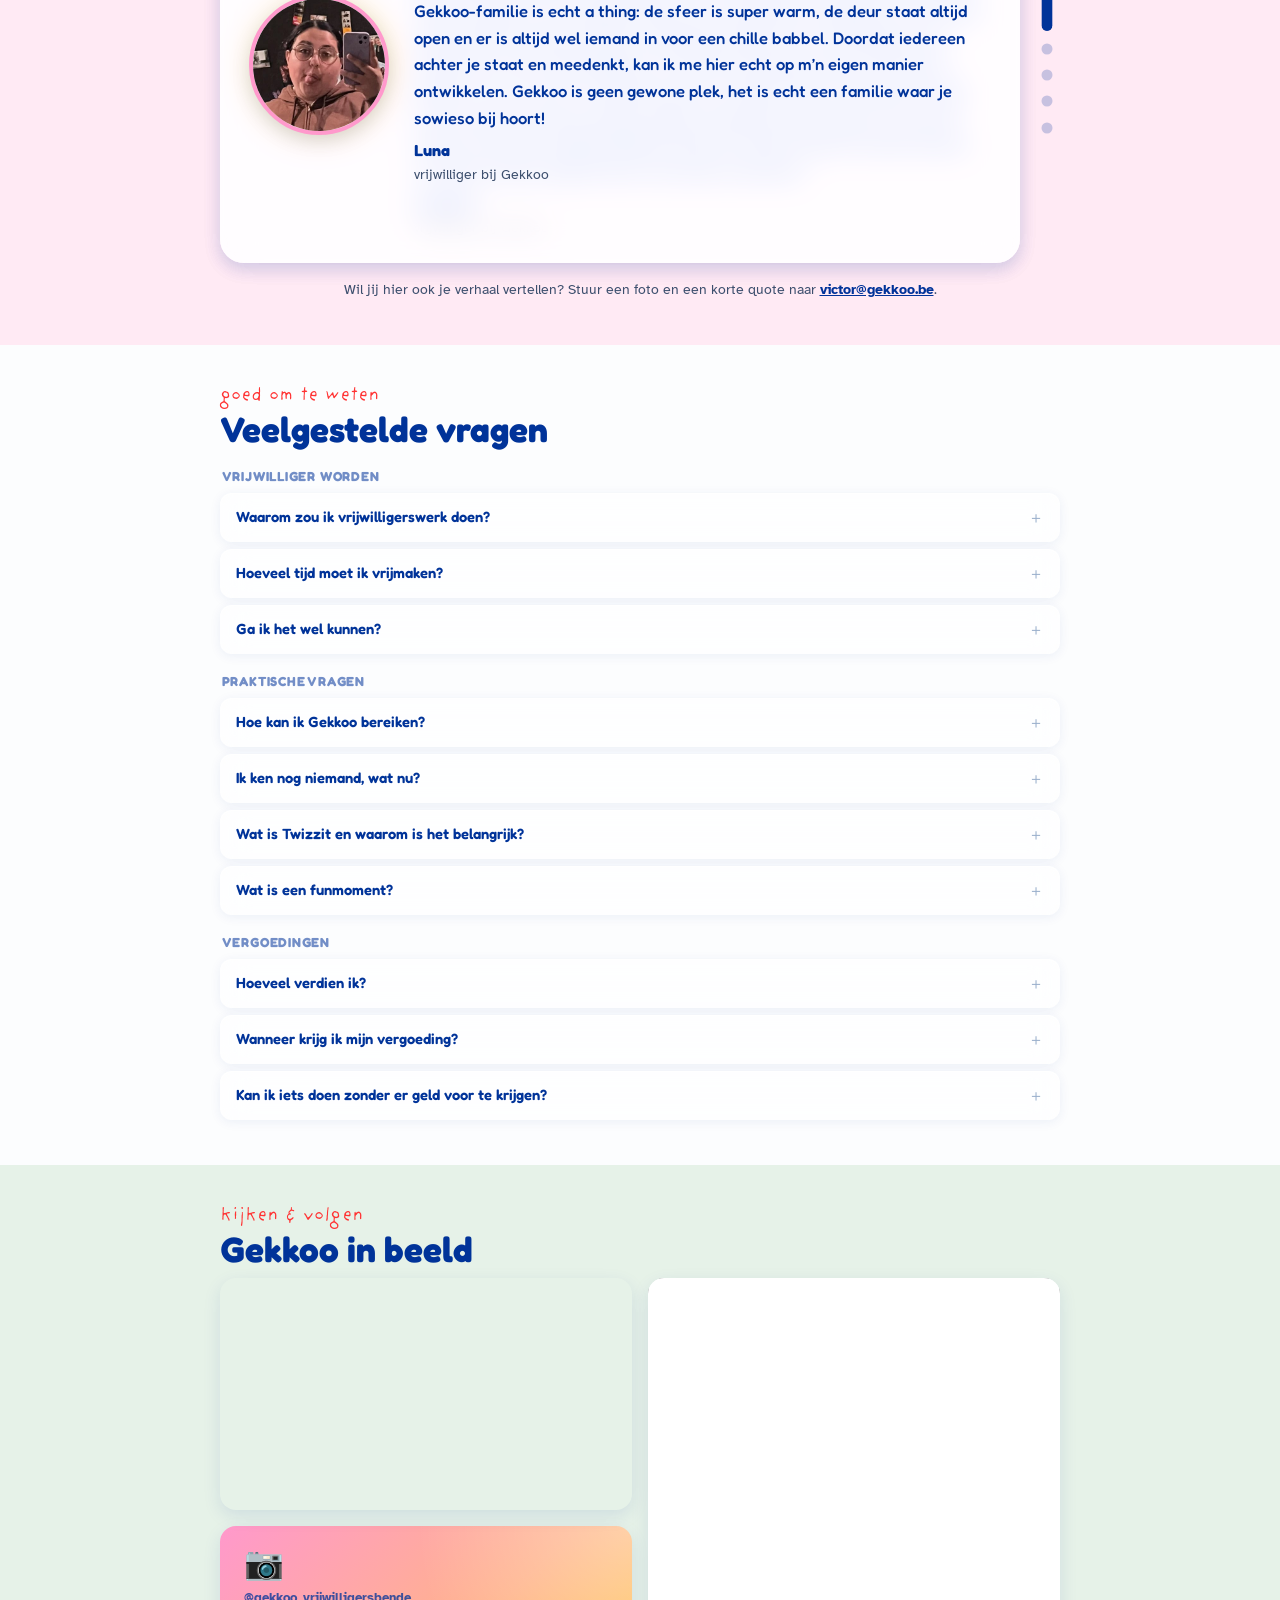
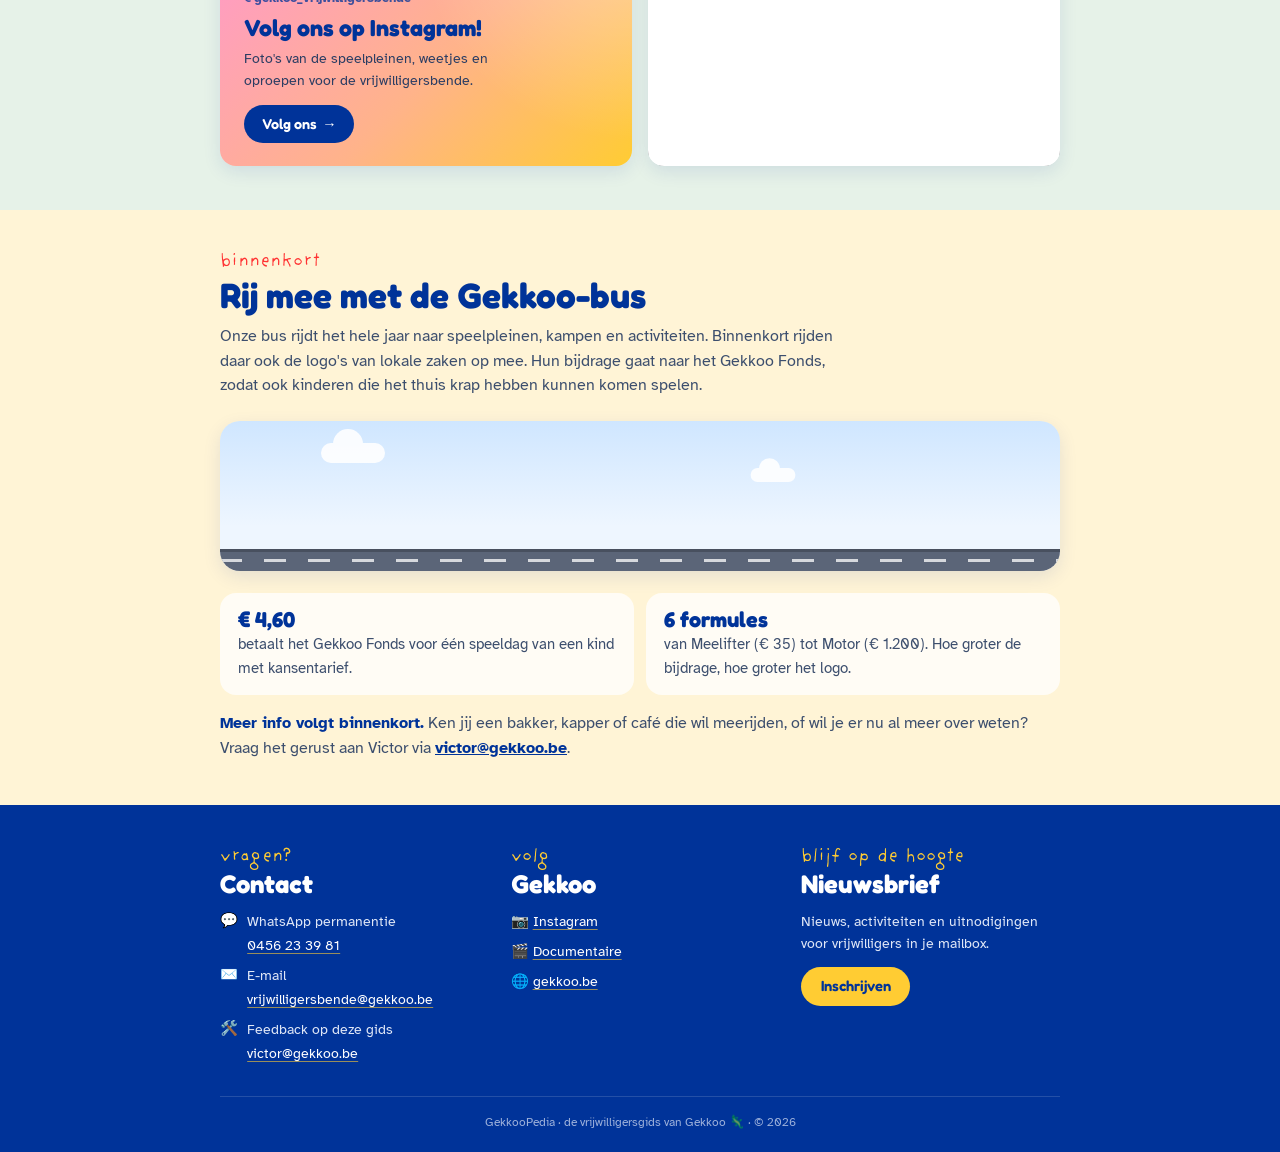
==== commit 40b743c7: "Bus-teaser: meer info volgt, vragen kan bij Victor (v75) Co-Authored-By: Claude Opus 5.5 <noreply@an" ====
--- a/index.html
+++ b/index.html
@@ -434,7 +434,7 @@
         <p class="bus-fact"><strong>€ 4,60</strong> betaalt het Gekkoo Fonds voor één speeldag van een kind met kansentarief.</p>
         <p class="bus-fact"><strong>6 formules</strong> van Meelifter (€ 35) tot Motor (€ 1.200). Hoe groter de bijdrage, hoe groter het logo.</p>
       </div>
-      <p class="bus-call">Ken jij een bakker, kapper of café die wil meerijden? Laat het weten via <a href="mailto:info@gekkoo.be">info@gekkoo.be</a>.</p>
+      <p class="bus-call"><strong>Meer info volgt binnenkort.</strong> Ken jij een bakker, kapper of café die wil meerijden, of wil je er nu al meer over weten? Vraag het gerust aan Victor via <a href="mailto:victor@gekkoo.be">victor@gekkoo.be</a>.</p>
     </div>
   </section>
 
--- a/style.css
+++ b/style.css
@@ -497,6 +497,8 @@
   .bus-fact strong{display:block;font-family:'Fredoka',sans-serif;font-size:1.35rem;color:var(--navy);line-height:1.2;}
   .bus-call{margin:0;color:#3d4f6e;}
   .bus-call a{color:var(--navy);font-weight:700;white-space:nowrap;}
+  .bus-call strong{color:var(--navy);}
+  body[data-theme="dark"] .bus-call strong{color:var(--d-text);}
   @media (max-width:540px){
     .bus-scene{height:120px;}
     .bus-svg{width:180px;}
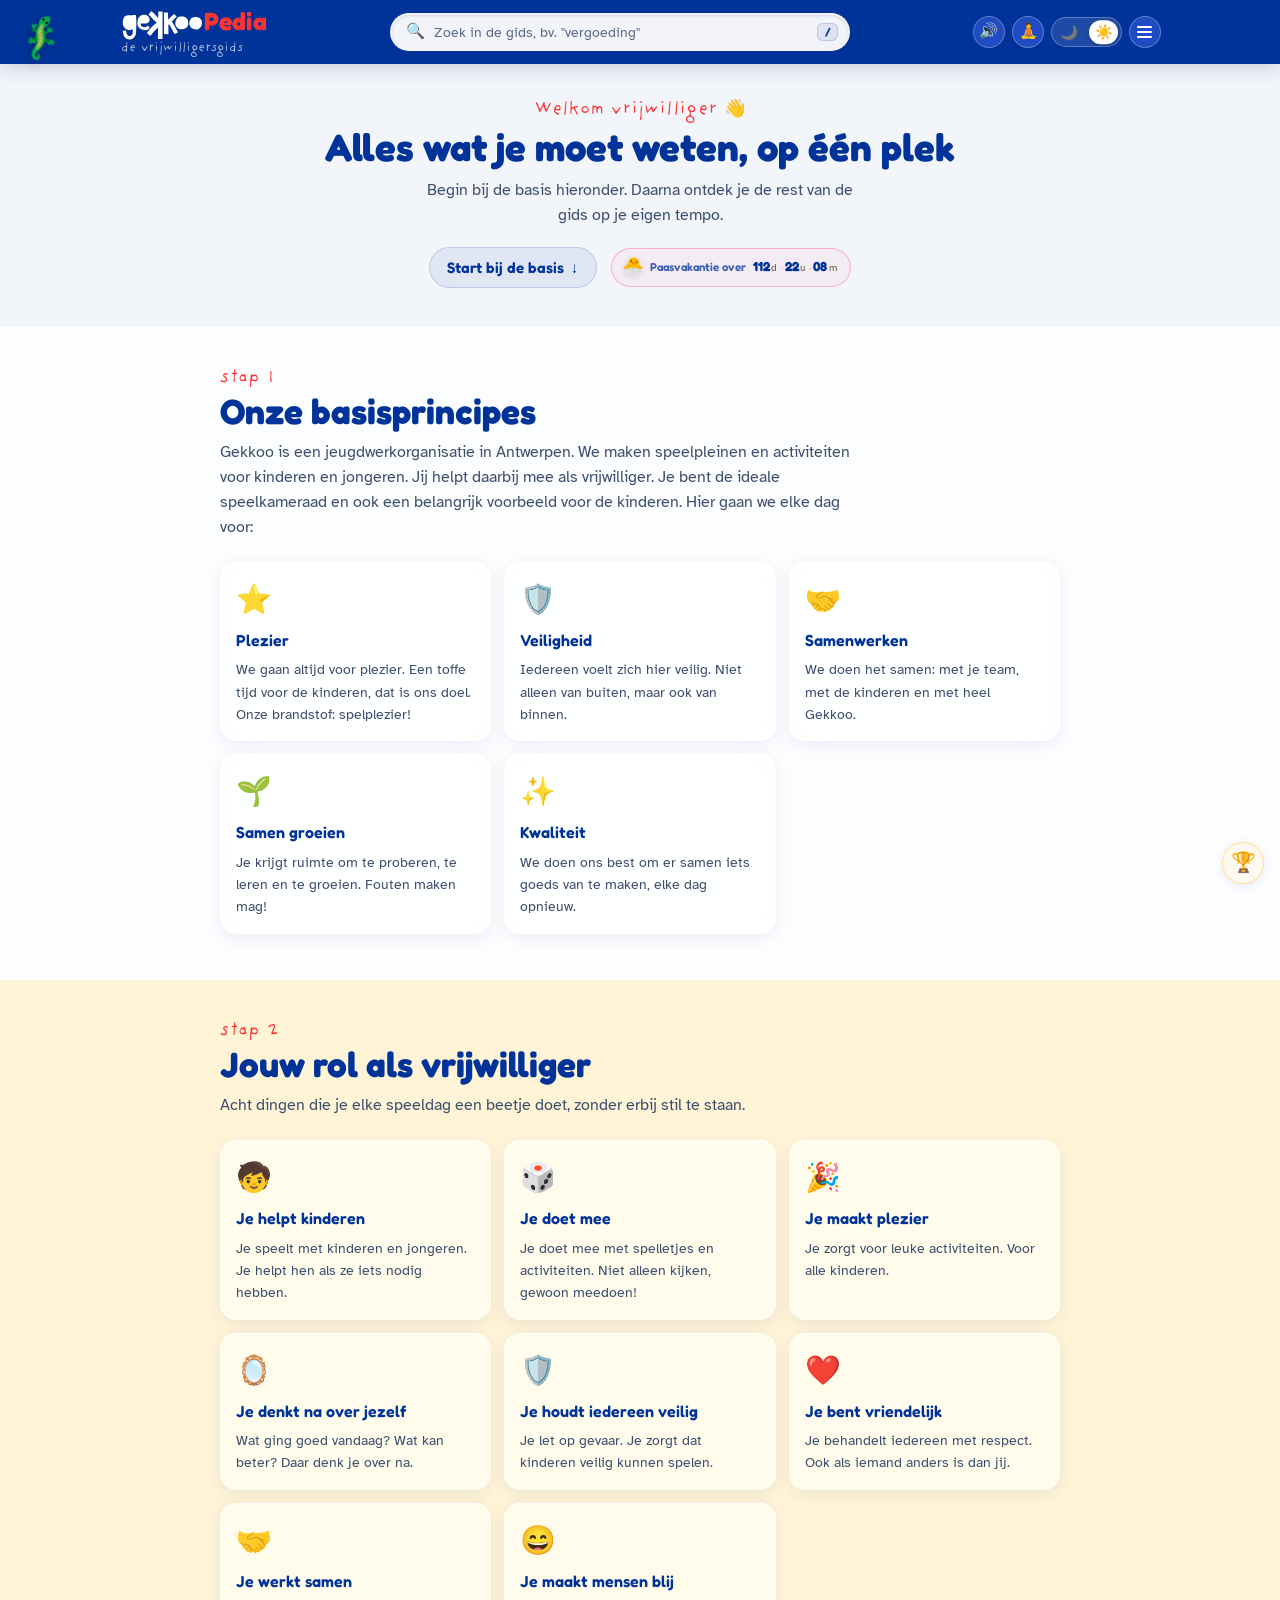
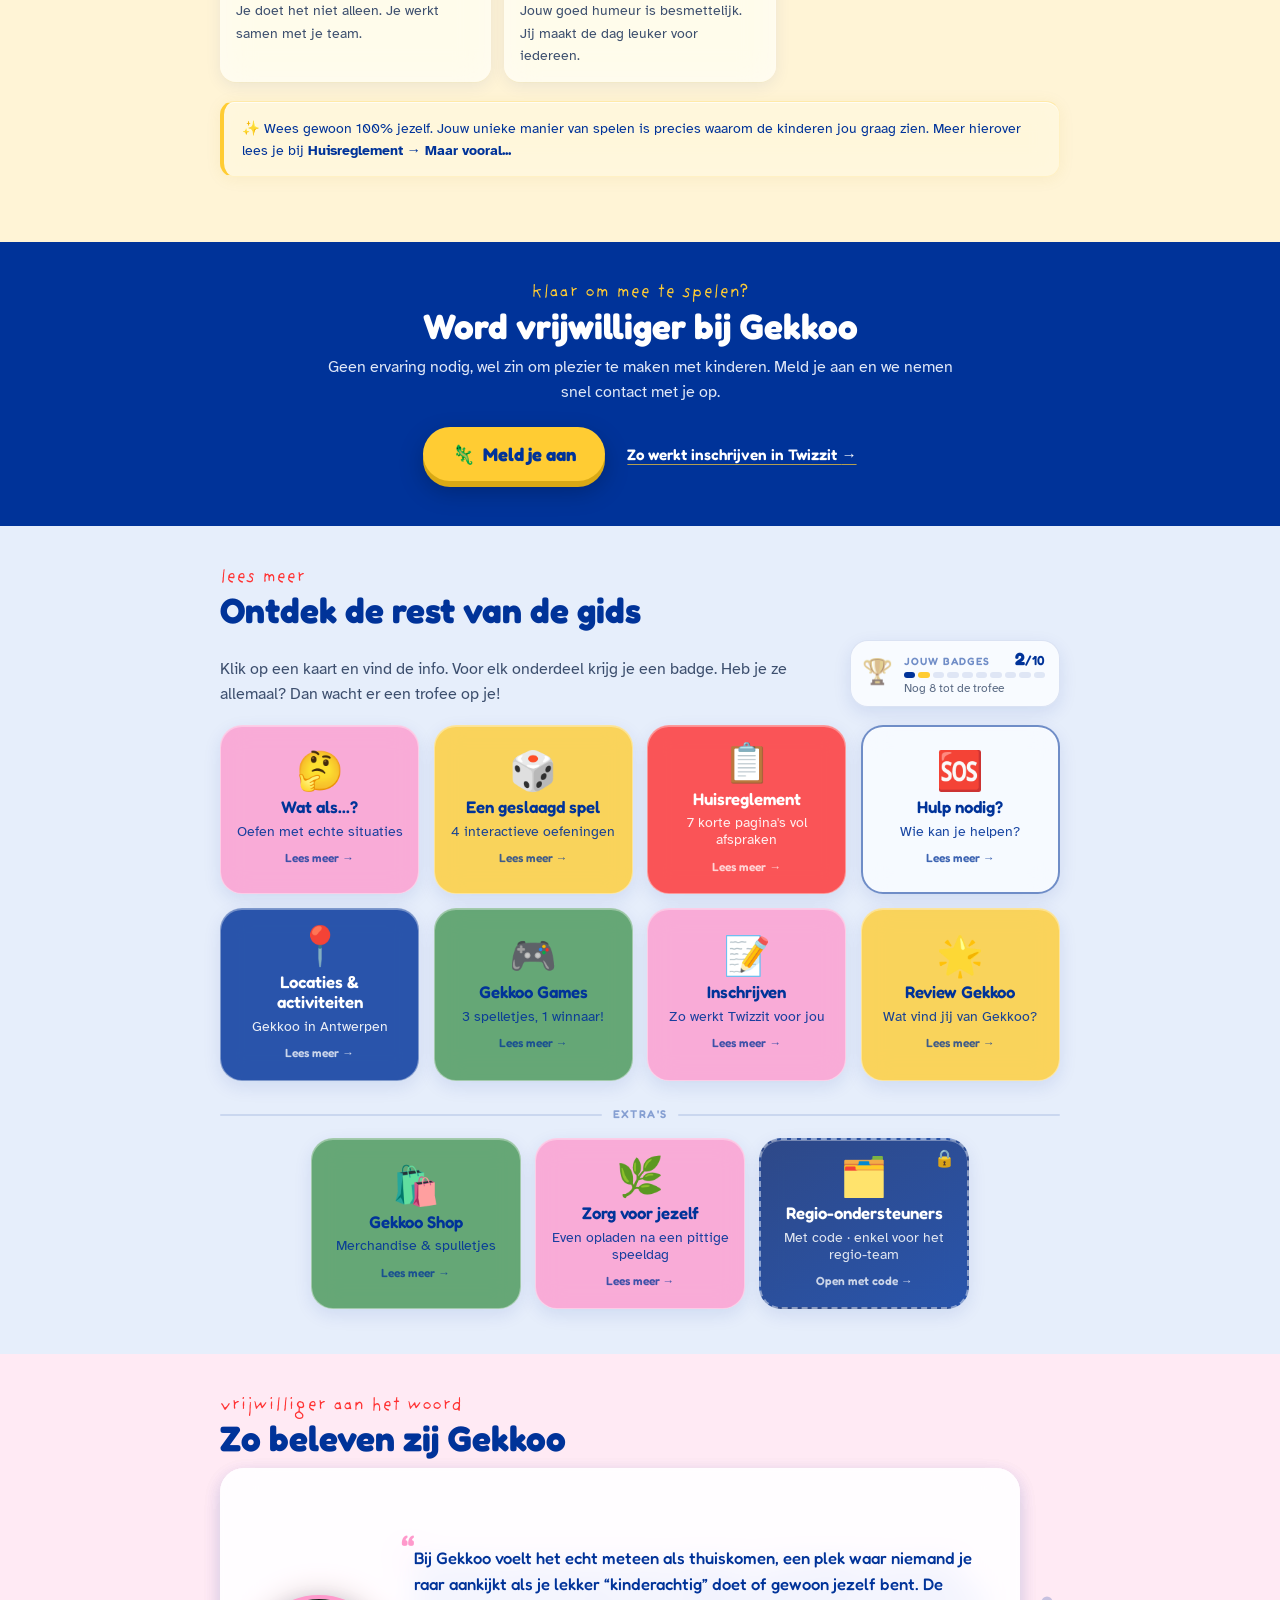
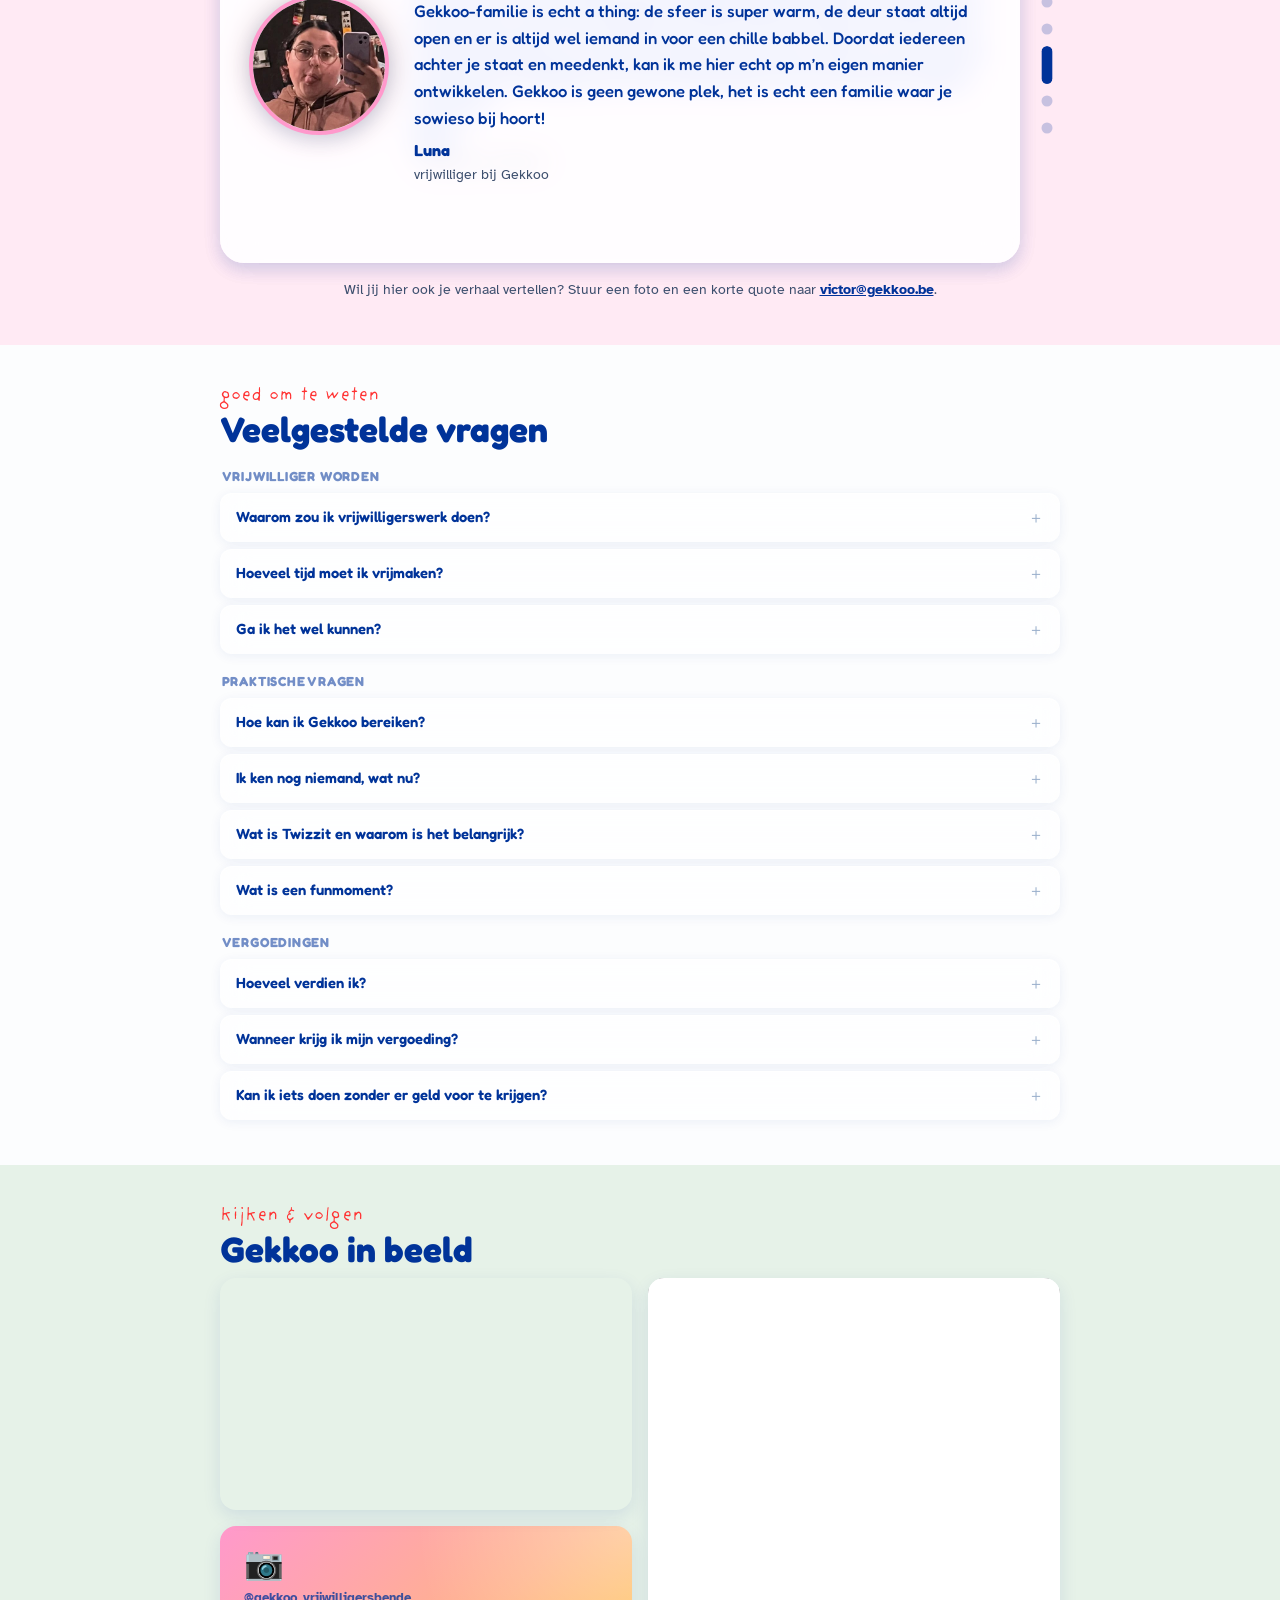
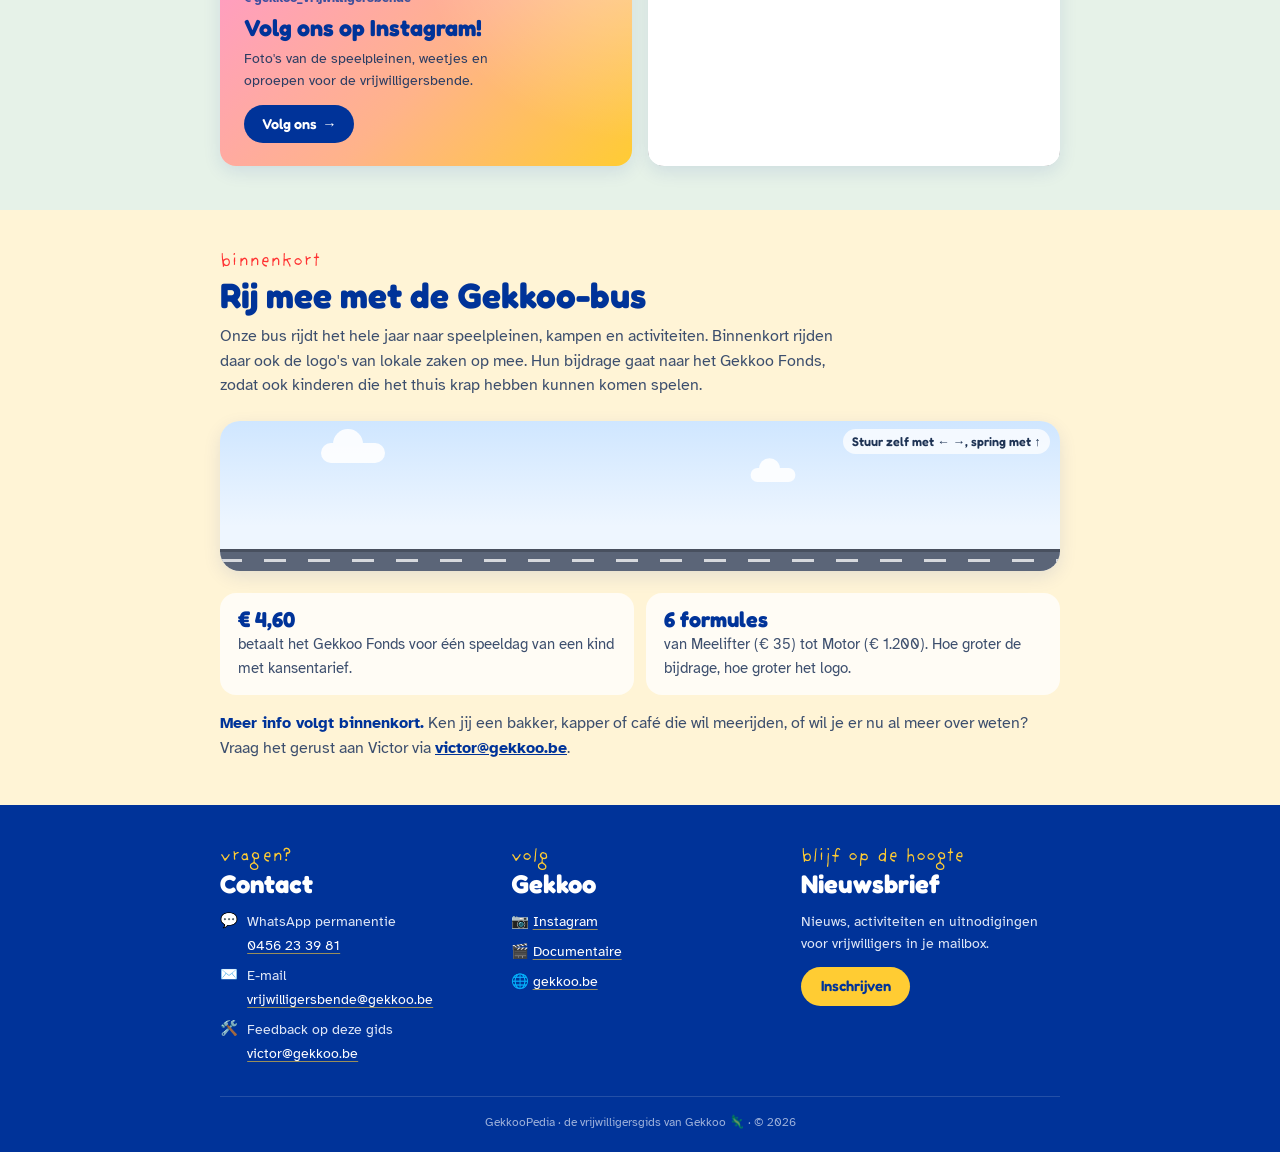
==== commit c0549e25: "Gekkoo-bus zelf besturen: pijltjes links/rechts, springen met omhoog, op gsm links/rechts ingedrukt " ====
--- a/index.html
+++ b/index.html
@@ -408,7 +408,7 @@
             <path class="bus-window" d="M170 20H183Q186 20 188 23L207 49H170Z"/>
             <rect class="bus-window" x="16" y="20" width="16" height="22" rx="3"/>
             <rect class="bus-trim" x="10" y="80" width="222" height="12" rx="4"/>
-            <svg class="bus-logo" x="46" y="15" width="100" height="36" viewBox="15 130 935 340"><path d="m207.58,225.16c-.71-8.02-1.16-17.39-1.93-25.41-.18-1.78-2.04-14.44-2.04-14.44-4.6.87-9.48.94-14.14,1.32-8.61.7-20.13.65-29.44,1.54,0,0-.01,2.8-.02,3.78,0,0-6.77-.99-7.61-1.15-4.79-.91-9.41-2.18-14.28-2.61-11.35-1.01-23.31-.34-34.38,2.36-7.71,2.18-15.03,4.86-21.02,10.27-5.45,4.97-11.61,11.29-14.91,17.93-3.73,7.54-5.91,16.27-7.67,24.4-2.13,9.75-3.16,19.72-3.08,29.71.09,9.95,1.15,19.89,4.1,29.43,2.2,7.13,20.38,33.93,27.07,38.66,6.14,4.36,13.9,7.31,21.18,9.27,9.68,2.6,20.44,3.67,30.47,2.98,4.82-.35,9.47-2.21,14.08-3.52,1.04-.28,15.43-4.45,15.42-4.04-.11,2.26.06,9.93-.11,12.17-.56,7.46.58,12.46-.18,19.92-.74,7.16-3.57,22.44-7.38,29.05,0,0-14.8,12.77-21.81,13.44-3.72.36-16.04.17-19.44-1.65-3.46-1.84-10.06-8.12-12.24-11.18l-8.09-13.35-3.95-16.98c-.74-5.29-2.85-16.64-2.85-16.64-11.8,1.31-18.75.42-30.49,2.26-1.3.19-5.54.15-5.4,1.77.36,4.15.97,8.28,1.52,12.4.94,7.32,4.77,30.57,6.7,34.41,2.89,7.43,8.69,14.17,13.42,20.47,5.4,7.34,10.5,14.77,18.61,19.43,5.83,3.63,10.73,4.83,17.43,5.51,8.16.84,20.29,4.14,28.27,2.25,16.52-3.86,23.26-8.53,34.19-16.86,5.66-4.35,10.21-10.82,14.65-16.49,4.25-5.41,10.09-17.69,11.27-24.38,1.96-11.34,1.84-14.62,2.61-26.12,1.87-27.99,2.5-56.08,3.12-84.13.53-22.81-.33-44.72-.56-47.46-.48-5.69-.23-5.72-1.08-18.33"/><path d="m346.46,343l3.96-4.73c2.77-3.92,6.1-7.22,9.68-12.81-8.89-7.35-16.61-13.72-25.49-21.06-2.37,1.85-1.05,2.9-9.11,10.31,0,0-4.5,5.22-12.63,6.65-7.19,1.27-23.28-1.47-23.28-1.47,0,0-10.45-4.1-14.85-6.38-5.87-3.05-10.41-8.23-14.31-12.95.3-.6-3.33-18.16-3.77-18.49v-.3c22.04.2,53.94-1.35,64.24-1.87,10.16-.48,17.53-6.43,17.53-6.43.26-.61,7.39-5.46,7.39-5.46l6.89-8.21s4.25-10.95,5.48-16.72c.04-4.03-4.34-28.23-7.31-31.08l-8.34-10.67c-4.07-4.16-16.79-12.2-21.9-14.28l-4.7-2.04s-7.75-.95-10.88-1.08c-8.75-.35-16.24-1-24.45-.22-3.9-.04-11.27,3.62-14.67,5.46-13.99,7.54-22.79,14.78-31.15,26.23,0,0-.55,2.05-.89,2.25,0,0-8.98,21.12-11.08,31.73-.1,23.37-5.67,48.37,8.7,69.32.91,1.32,10.54,14.32,16.01,18.12l6.5,3.72c24.15,14.17,61.17,22.75,86.89,6.24l5.53-3.78Z"/><path d="m454.3,220.27c-.48,0-4.68-4.54-4.68-4.54-15.84-17.93-22.68-26.56-39.8-43.28l-10.38-10.51s-10.44-10.3-17.13-15.94c-.43-.48-5.97-5.31-5.97-5.5l-30.78,40.09c.64.44,1.2.93,1.67,1.53,0,0,15.32,14.23,22.1,20.84,0,0,42.96,48.29,67.59,68.63-17.43,14.95-38.5,28.96-53.5,46.22-16.66,19.17-41.72,50.26-56.83,70.64l37.88,33.02c24.12-32.38,56.67-70.87,87.85-96.78-1.5,33.97-1.39,95.91-1.7,129.89l50.55.46c3.31-99.47.89-214.39,1.75-308.3l-47.29-.43-.02,1.89s-1.11,48.07-1.33,72.1"/><path d="m789.16,268.08c-.17-4.5-1.33-8.92-1.72-13.41-.42-4.86-1.16-9.44-2.98-13.98-2.69-6.67-6.23-13.13-11.32-18.32-2.73-2.8-5.97-4.84-9.29-6.88-4.39-2.73-8.91-5.34-13.55-7.65-4.02-2-8.6-2.98-13-3.76-9.07-1.62-18.2-1.91-27.4-1.8-7.73.09-15.65,1.76-22.88,4.51-9.16,3.47-18.24,8.74-23.84,16.92-5.78,8.49-10.47,17.73-13.67,27.47-3.35,10.17-5.34,20.62-4.76,31.35.55,10.51,3.37,20.84,8.64,30.01,2.09,3.63,4.54,7.03,7.34,10.16,1.23,1.39,2.44,3.21,3.88,4.34,1.65,1.32,3.31,2.63,4.97,3.95,3.11,2.44,6.39,4.46,9.77,6.59,6.11,3.81,13.41,5.18,20.4,6.72,3.68.79,7.16,1.07,10.9,1.1,4.97.05,9.95.17,14.93-.01,1.73-.05,3.27-.57,4.93-1,2.55-.72,5.13-1.41,7.66-2.13,2.49-.69,4.98-1.34,7.47-1.99,2.29-.61,4.76-1,6.89-2.06,2.32-1.15,4.6-2.38,6.8-3.75,4.26-2.57,8.51-5.24,12.32-8.46,3.74-3.16,6.28-6.99,8.73-11.15,2.09-3.58,4.08-7.25,5.93-10.99,1.44-2.88,2.71-5.75,3.2-8.93,1.39-8.93-.07-17.91-.36-26.84-.19-4.65.14,4.6,0,0"/><path d="m941.75,258.17c-2.45-6.12-3.26-12.42-6.47-18.38-3.78-6.97-8.82-13.17-15.66-17.71-27.53-15.72-63.84-21.66-92.42-1.72l-9.82,8.87-.67,1.02c-9.41,13.46-14.1,31.34-15.17,39.31-.86,6.46.34,13.51,1.2,19.93,1.32,9.67,5.22,14.66,7.89,21.69,3.24,5.17,6.67,10.2,10.66,14.9,4.71,5.5,9.66,8.45,16.33,11.55,4.57,2.11,9.29,4.43,14.18,5.84,2.72.81,6.68,2.57,9.57,2.41,13.11,1.66,26.15,2.87,38.78-1.59,9.15-3.24,16.58-7.58,22.46-15.01,4.62-5.79,9.18-11.96,12.55-18.49,3.51-6.78,4.58-14.17,5.84-21.49,1.01-5.85,1.91-11.38,1.9-17.33.01-2.82.15-5.66,0-8.48-.09-1.83-1.04-3.56-1.13-5.3-.2-.5.03.53,0,0"/><path d="m670.94,369.81c-11.82-21.01-45.83-80.86-45.83-80.86,0,0-10.03-15.2-10.5-16.05-3.37-4.46-5.9-9.3-9.45-13.67,7.81-7.61,9.88-9.88,9.88-9.88l13.81-14.12c5.13-5.09,10.64-10.1,16.39-14.45.24-.23,5.1-4.93,5.1-4.93,0,0,8.08-6.57,11.29-9.87l-29.32-31.59c-2.54,2.38-11.3,9.86-11.3,9.86,0,0-4.92,4.75-5.53,5.32l-13.4,11.59s-25.5,27.17-36.54,38.26c.02-2.27-1.18-25.97-1.18-25.97-.9-21.47-.62-44.12-1.51-56.46l-44.8-.41c-1.73,18.45,1.66,97.76,1.65,98.95,0,0-.09,85.84-.62,143.93l49.73.73c.32-35-2.21-66.77-1.89-101.78l7.6-8.17c2,2.99,6.43,8.97,6.43,8.97.35.37,3.18,5.38,4.27,6.8l5.33,9.29,29.15,51.53c5.09,9.13,18.24,31.97,18.46,32.22l37.53-20.88c-.37-1.01-.84-1.5-1.2-2.3,0,0-2.34-3.92-3.56-6.07"/></svg>
+            <g class="bus-logo-flip"><svg class="bus-logo" x="46" y="15" width="100" height="36" viewBox="15 130 935 340"><path d="m207.58,225.16c-.71-8.02-1.16-17.39-1.93-25.41-.18-1.78-2.04-14.44-2.04-14.44-4.6.87-9.48.94-14.14,1.32-8.61.7-20.13.65-29.44,1.54,0,0-.01,2.8-.02,3.78,0,0-6.77-.99-7.61-1.15-4.79-.91-9.41-2.18-14.28-2.61-11.35-1.01-23.31-.34-34.38,2.36-7.71,2.18-15.03,4.86-21.02,10.27-5.45,4.97-11.61,11.29-14.91,17.93-3.73,7.54-5.91,16.27-7.67,24.4-2.13,9.75-3.16,19.72-3.08,29.71.09,9.95,1.15,19.89,4.1,29.43,2.2,7.13,20.38,33.93,27.07,38.66,6.14,4.36,13.9,7.31,21.18,9.27,9.68,2.6,20.44,3.67,30.47,2.98,4.82-.35,9.47-2.21,14.08-3.52,1.04-.28,15.43-4.45,15.42-4.04-.11,2.26.06,9.93-.11,12.17-.56,7.46.58,12.46-.18,19.92-.74,7.16-3.57,22.44-7.38,29.05,0,0-14.8,12.77-21.81,13.44-3.72.36-16.04.17-19.44-1.65-3.46-1.84-10.06-8.12-12.24-11.18l-8.09-13.35-3.95-16.98c-.74-5.29-2.85-16.64-2.85-16.64-11.8,1.31-18.75.42-30.49,2.26-1.3.19-5.54.15-5.4,1.77.36,4.15.97,8.28,1.52,12.4.94,7.32,4.77,30.57,6.7,34.41,2.89,7.43,8.69,14.17,13.42,20.47,5.4,7.34,10.5,14.77,18.61,19.43,5.83,3.63,10.73,4.83,17.43,5.51,8.16.84,20.29,4.14,28.27,2.25,16.52-3.86,23.26-8.53,34.19-16.86,5.66-4.35,10.21-10.82,14.65-16.49,4.25-5.41,10.09-17.69,11.27-24.38,1.96-11.34,1.84-14.62,2.61-26.12,1.87-27.99,2.5-56.08,3.12-84.13.53-22.81-.33-44.72-.56-47.46-.48-5.69-.23-5.72-1.08-18.33"/><path d="m346.46,343l3.96-4.73c2.77-3.92,6.1-7.22,9.68-12.81-8.89-7.35-16.61-13.72-25.49-21.06-2.37,1.85-1.05,2.9-9.11,10.31,0,0-4.5,5.22-12.63,6.65-7.19,1.27-23.28-1.47-23.28-1.47,0,0-10.45-4.1-14.85-6.38-5.87-3.05-10.41-8.23-14.31-12.95.3-.6-3.33-18.16-3.77-18.49v-.3c22.04.2,53.94-1.35,64.24-1.87,10.16-.48,17.53-6.43,17.53-6.43.26-.61,7.39-5.46,7.39-5.46l6.89-8.21s4.25-10.95,5.48-16.72c.04-4.03-4.34-28.23-7.31-31.08l-8.34-10.67c-4.07-4.16-16.79-12.2-21.9-14.28l-4.7-2.04s-7.75-.95-10.88-1.08c-8.75-.35-16.24-1-24.45-.22-3.9-.04-11.27,3.62-14.67,5.46-13.99,7.54-22.79,14.78-31.15,26.23,0,0-.55,2.05-.89,2.25,0,0-8.98,21.12-11.08,31.73-.1,23.37-5.67,48.37,8.7,69.32.91,1.32,10.54,14.32,16.01,18.12l6.5,3.72c24.15,14.17,61.17,22.75,86.89,6.24l5.53-3.78Z"/><path d="m454.3,220.27c-.48,0-4.68-4.54-4.68-4.54-15.84-17.93-22.68-26.56-39.8-43.28l-10.38-10.51s-10.44-10.3-17.13-15.94c-.43-.48-5.97-5.31-5.97-5.5l-30.78,40.09c.64.44,1.2.93,1.67,1.53,0,0,15.32,14.23,22.1,20.84,0,0,42.96,48.29,67.59,68.63-17.43,14.95-38.5,28.96-53.5,46.22-16.66,19.17-41.72,50.26-56.83,70.64l37.88,33.02c24.12-32.38,56.67-70.87,87.85-96.78-1.5,33.97-1.39,95.91-1.7,129.89l50.55.46c3.31-99.47.89-214.39,1.75-308.3l-47.29-.43-.02,1.89s-1.11,48.07-1.33,72.1"/><path d="m789.16,268.08c-.17-4.5-1.33-8.92-1.72-13.41-.42-4.86-1.16-9.44-2.98-13.98-2.69-6.67-6.23-13.13-11.32-18.32-2.73-2.8-5.97-4.84-9.29-6.88-4.39-2.73-8.91-5.34-13.55-7.65-4.02-2-8.6-2.98-13-3.76-9.07-1.62-18.2-1.91-27.4-1.8-7.73.09-15.65,1.76-22.88,4.51-9.16,3.47-18.24,8.74-23.84,16.92-5.78,8.49-10.47,17.73-13.67,27.47-3.35,10.17-5.34,20.62-4.76,31.35.55,10.51,3.37,20.84,8.64,30.01,2.09,3.63,4.54,7.03,7.34,10.16,1.23,1.39,2.44,3.21,3.88,4.34,1.65,1.32,3.31,2.63,4.97,3.95,3.11,2.44,6.39,4.46,9.77,6.59,6.11,3.81,13.41,5.18,20.4,6.72,3.68.79,7.16,1.07,10.9,1.1,4.97.05,9.95.17,14.93-.01,1.73-.05,3.27-.57,4.93-1,2.55-.72,5.13-1.41,7.66-2.13,2.49-.69,4.98-1.34,7.47-1.99,2.29-.61,4.76-1,6.89-2.06,2.32-1.15,4.6-2.38,6.8-3.75,4.26-2.57,8.51-5.24,12.32-8.46,3.74-3.16,6.28-6.99,8.73-11.15,2.09-3.58,4.08-7.25,5.93-10.99,1.44-2.88,2.71-5.75,3.2-8.93,1.39-8.93-.07-17.91-.36-26.84-.19-4.65.14,4.6,0,0"/><path d="m941.75,258.17c-2.45-6.12-3.26-12.42-6.47-18.38-3.78-6.97-8.82-13.17-15.66-17.71-27.53-15.72-63.84-21.66-92.42-1.72l-9.82,8.87-.67,1.02c-9.41,13.46-14.1,31.34-15.17,39.31-.86,6.46.34,13.51,1.2,19.93,1.32,9.67,5.22,14.66,7.89,21.69,3.24,5.17,6.67,10.2,10.66,14.9,4.71,5.5,9.66,8.45,16.33,11.55,4.57,2.11,9.29,4.43,14.18,5.84,2.72.81,6.68,2.57,9.57,2.41,13.11,1.66,26.15,2.87,38.78-1.59,9.15-3.24,16.58-7.58,22.46-15.01,4.62-5.79,9.18-11.96,12.55-18.49,3.51-6.78,4.58-14.17,5.84-21.49,1.01-5.85,1.91-11.38,1.9-17.33.01-2.82.15-5.66,0-8.48-.09-1.83-1.04-3.56-1.13-5.3-.2-.5.03.53,0,0"/><path d="m670.94,369.81c-11.82-21.01-45.83-80.86-45.83-80.86,0,0-10.03-15.2-10.5-16.05-3.37-4.46-5.9-9.3-9.45-13.67,7.81-7.61,9.88-9.88,9.88-9.88l13.81-14.12c5.13-5.09,10.64-10.1,16.39-14.45.24-.23,5.1-4.93,5.1-4.93,0,0,8.08-6.57,11.29-9.87l-29.32-31.59c-2.54,2.38-11.3,9.86-11.3,9.86,0,0-4.92,4.75-5.53,5.32l-13.4,11.59s-25.5,27.17-36.54,38.26c.02-2.27-1.18-25.97-1.18-25.97-.9-21.47-.62-44.12-1.51-56.46l-44.8-.41c-1.73,18.45,1.66,97.76,1.65,98.95,0,0-.09,85.84-.62,143.93l49.73.73c.32-35-2.21-66.77-1.89-101.78l7.6-8.17c2,2.99,6.43,8.97,6.43,8.97.35.37,3.18,5.38,4.27,6.8l5.33,9.29,29.15,51.53c5.09,9.13,18.24,31.97,18.46,32.22l37.53-20.88c-.37-1.01-.84-1.5-1.2-2.3,0,0-2.34-3.92-3.56-6.07"/></svg></g>
             <rect x="40" y="55" width="20" height="14" rx="2" fill="#EA0000"/>
             <rect x="63" y="55" width="11" height="8" rx="1.5" fill="#FF99CC"/>
             <rect x="77" y="55" width="11" height="8" rx="1.5" fill="#FF99CC"/>
@@ -428,6 +428,7 @@
           </svg>
         </div>
         <div class="bus-road"></div>
+        <span class="bus-hint"><span class="bus-hint-keys">Stuur zelf met ← →, spring met ↑</span><span class="bus-hint-touch">Hou links of rechts ingedrukt om zelf te rijden</span></span>
       </div>
 
       <div class="bus-facts">
--- a/style.css
+++ b/style.css
@@ -489,6 +489,27 @@
   .bus-puff:nth-child(2){animation-delay:.4s;}
   .bus-puff:nth-child(3){animation-delay:.8s;}
   @keyframes bus-puff{0%{opacity:.8;transform:translate(0,0) scale(.5);}100%{opacity:0;transform:translate(-34px,-10px) scale(1.6);}}
+  /* Zelf rijden: pijltjestoetsen of links/rechts ingedrukt houden */
+  .bus-scene{touch-action:pan-y;-webkit-user-select:none;user-select:none;}
+  .bus-scene.is-manual .bus-drive{animation:none;}
+  .bus-scene.is-manual .bus-spin{animation:none;}
+  .bus-scene:not(.is-moving) .bus-puff{animation-play-state:paused;opacity:0;}
+  .bus-scene.is-manual:not(.is-moving) .bus-svg{animation-play-state:paused;}
+  .bus-logo-flip{transform-box:fill-box;transform-origin:center;}
+  .bus-drive.is-left .bus-logo-flip{transform:scaleX(-1);}
+  .bus-hint{
+    position:absolute;top:8px;right:10px;z-index:2;
+    font-family:'Fredoka',sans-serif;font-weight:600;font-size:.78rem;
+    color:#1E3354;background:rgba(255,255,255,.75);padding:.2rem .6rem;border-radius:999px;
+    transition:opacity .4s;
+  }
+  .bus-scene.is-manual .bus-hint{opacity:0;}
+  .bus-hint-touch{display:none;}
+  @media (hover:none),(pointer:coarse){
+    .bus-hint-keys{display:none;}
+    .bus-hint-touch{display:inline;}
+  }
+  body[data-theme="dark"] .bus-hint{background:rgba(255,255,255,.1);color:#c8d3ec;}
   .bus-facts{display:grid;grid-template-columns:1fr 1fr;gap:.8rem;margin:0 0 1rem;}
   .bus-fact{
     margin:0;padding:.9rem 1.1rem;border-radius:16px;
